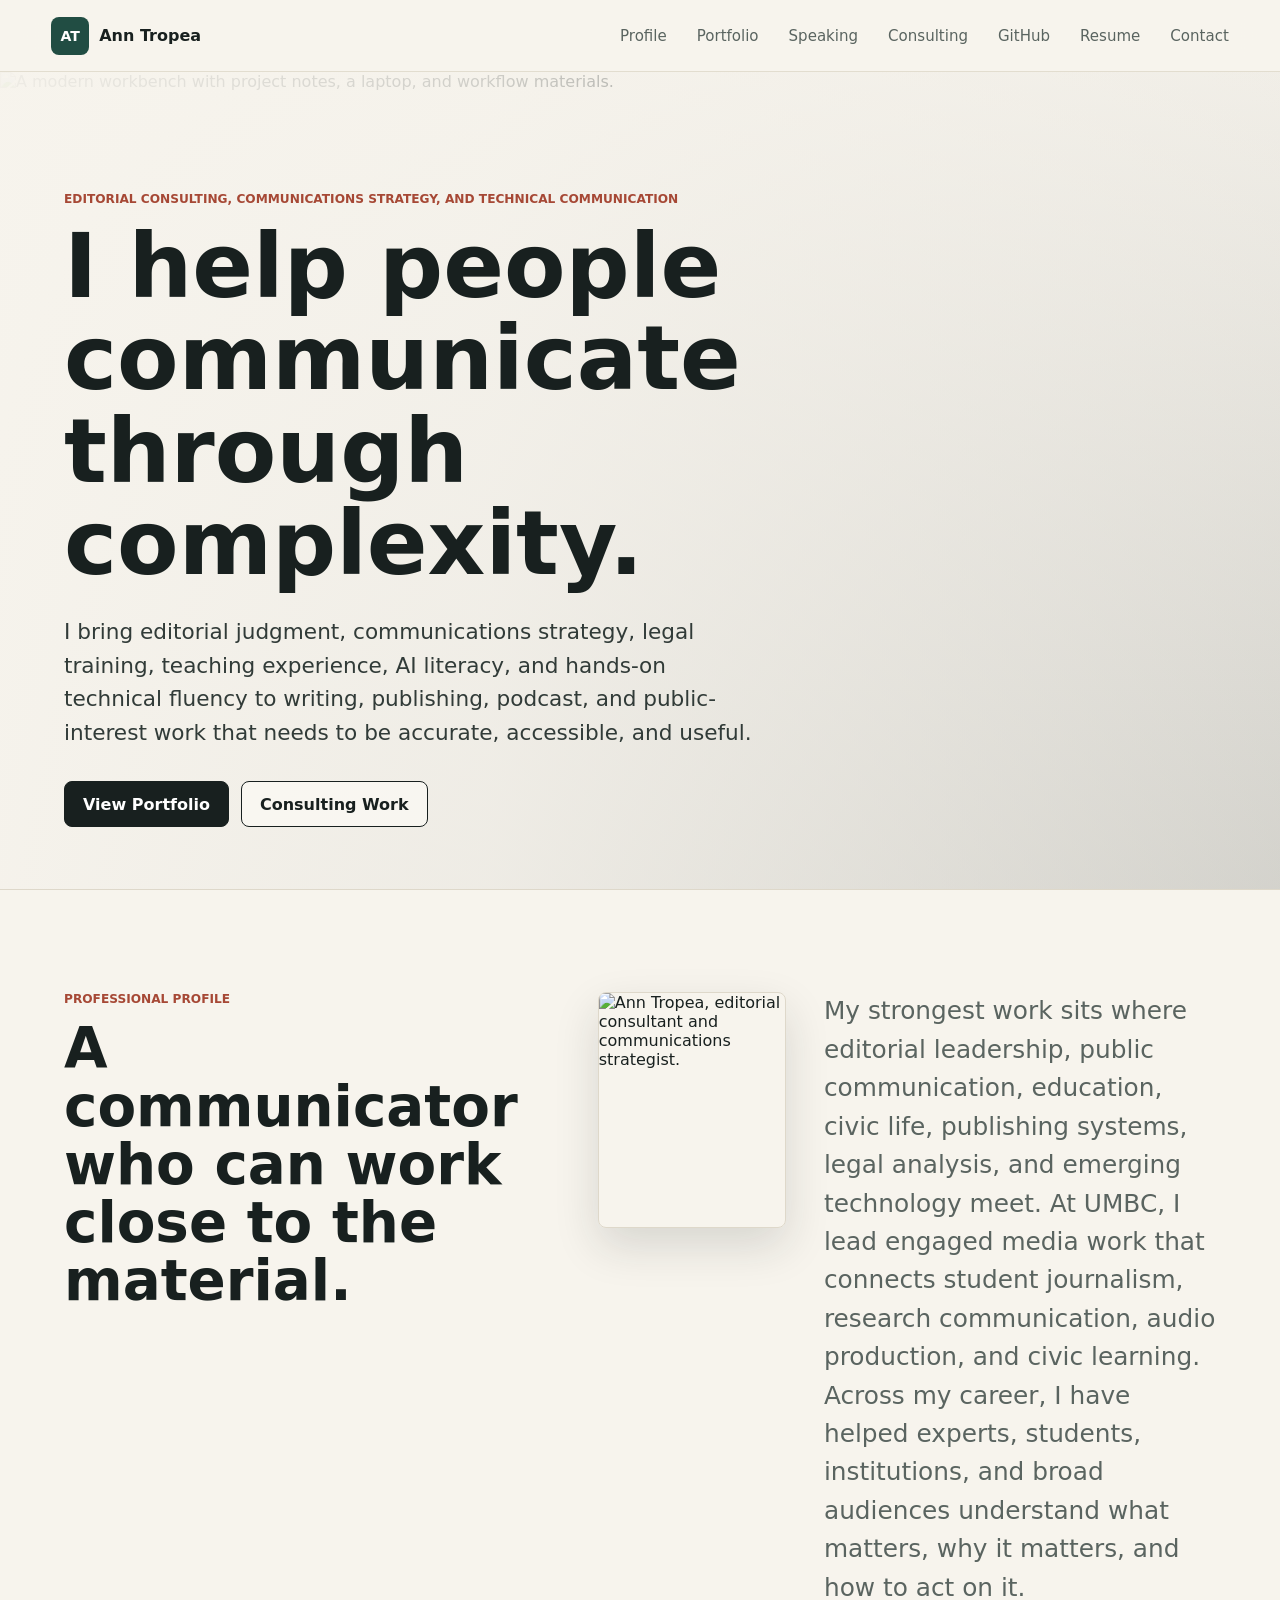
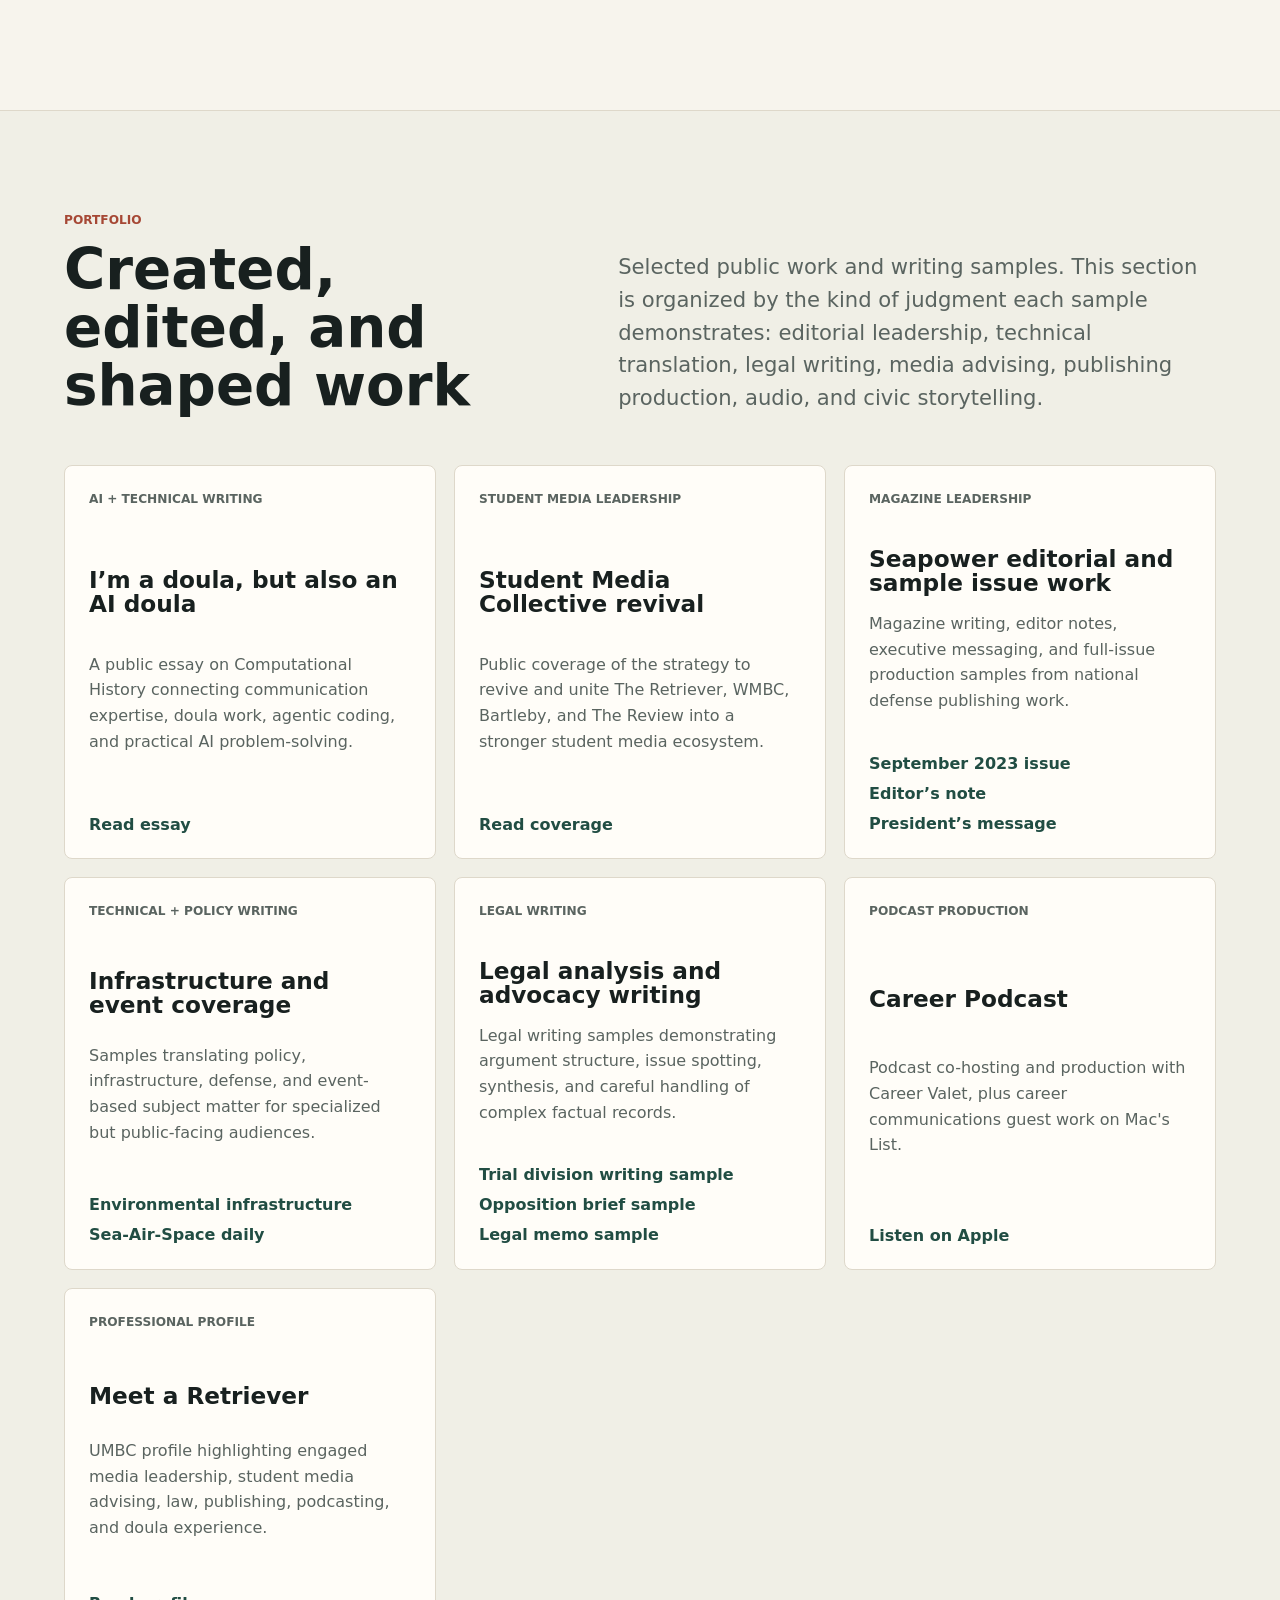
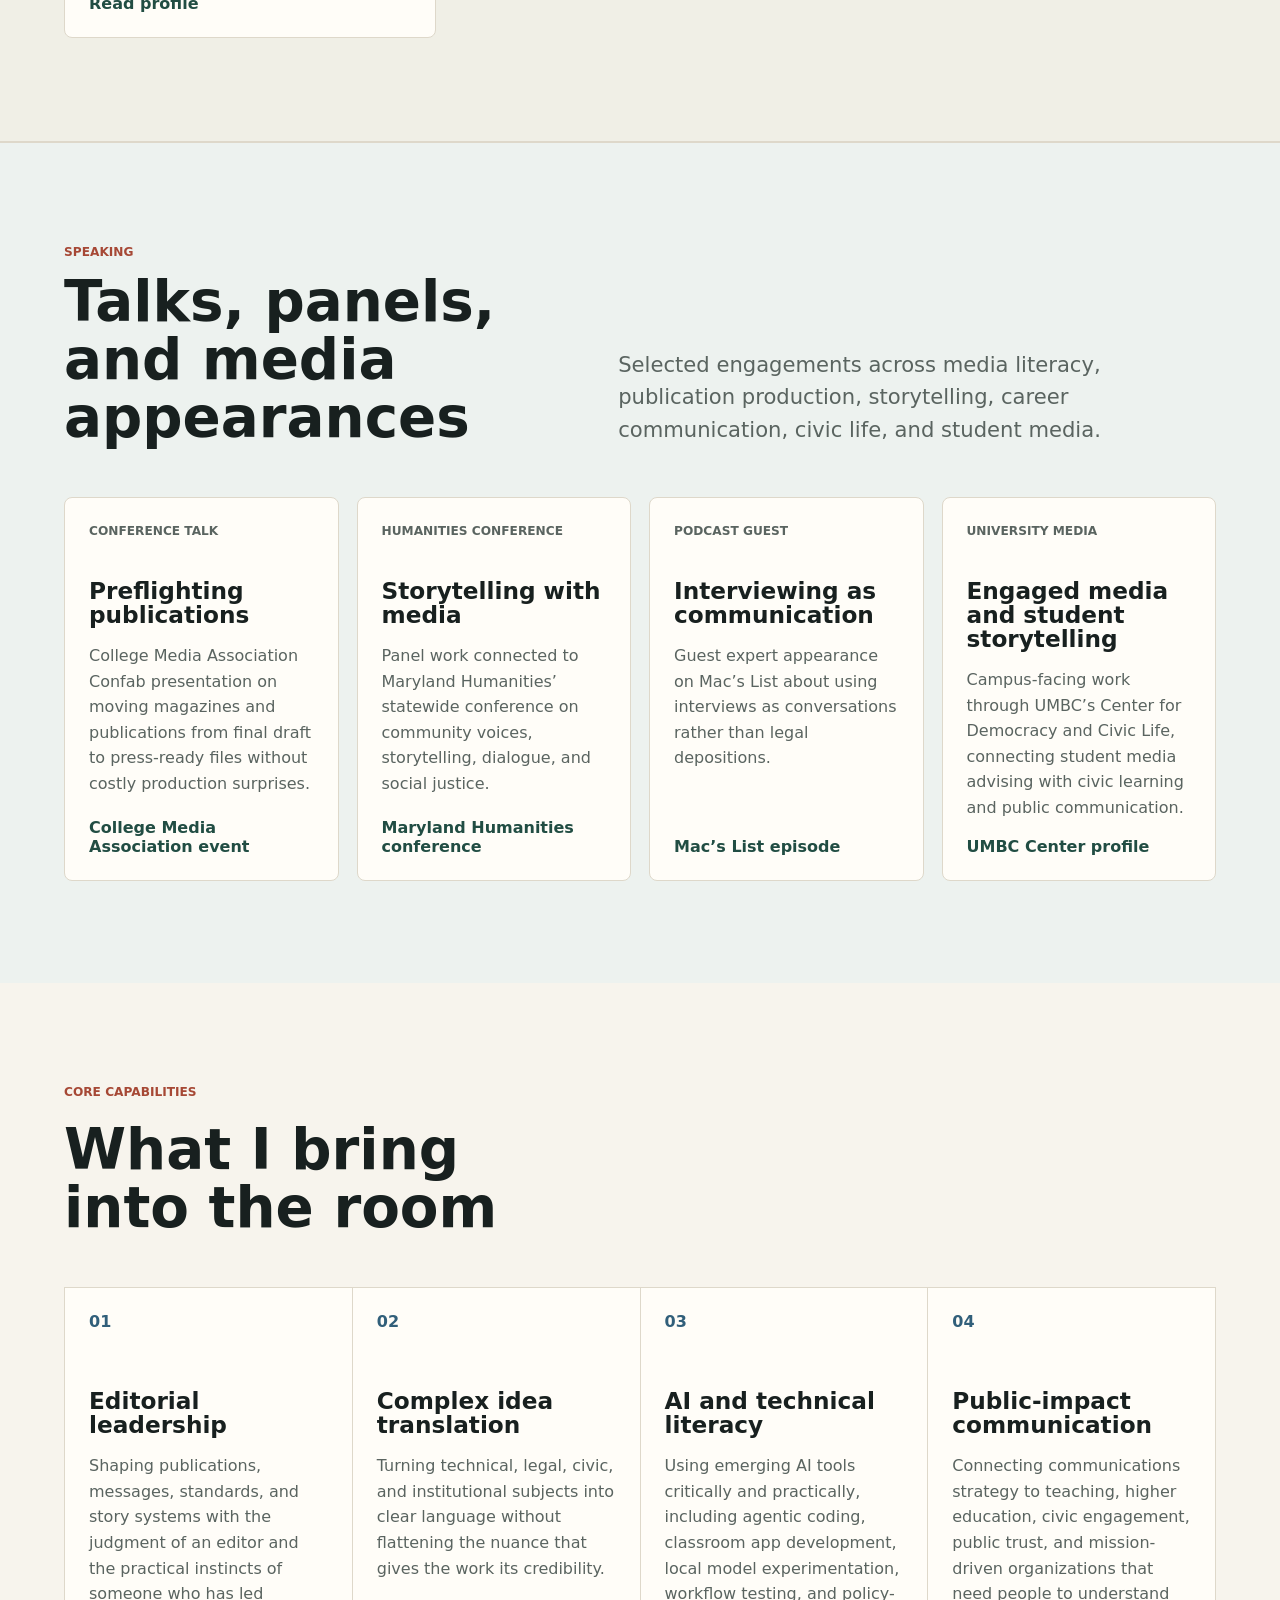
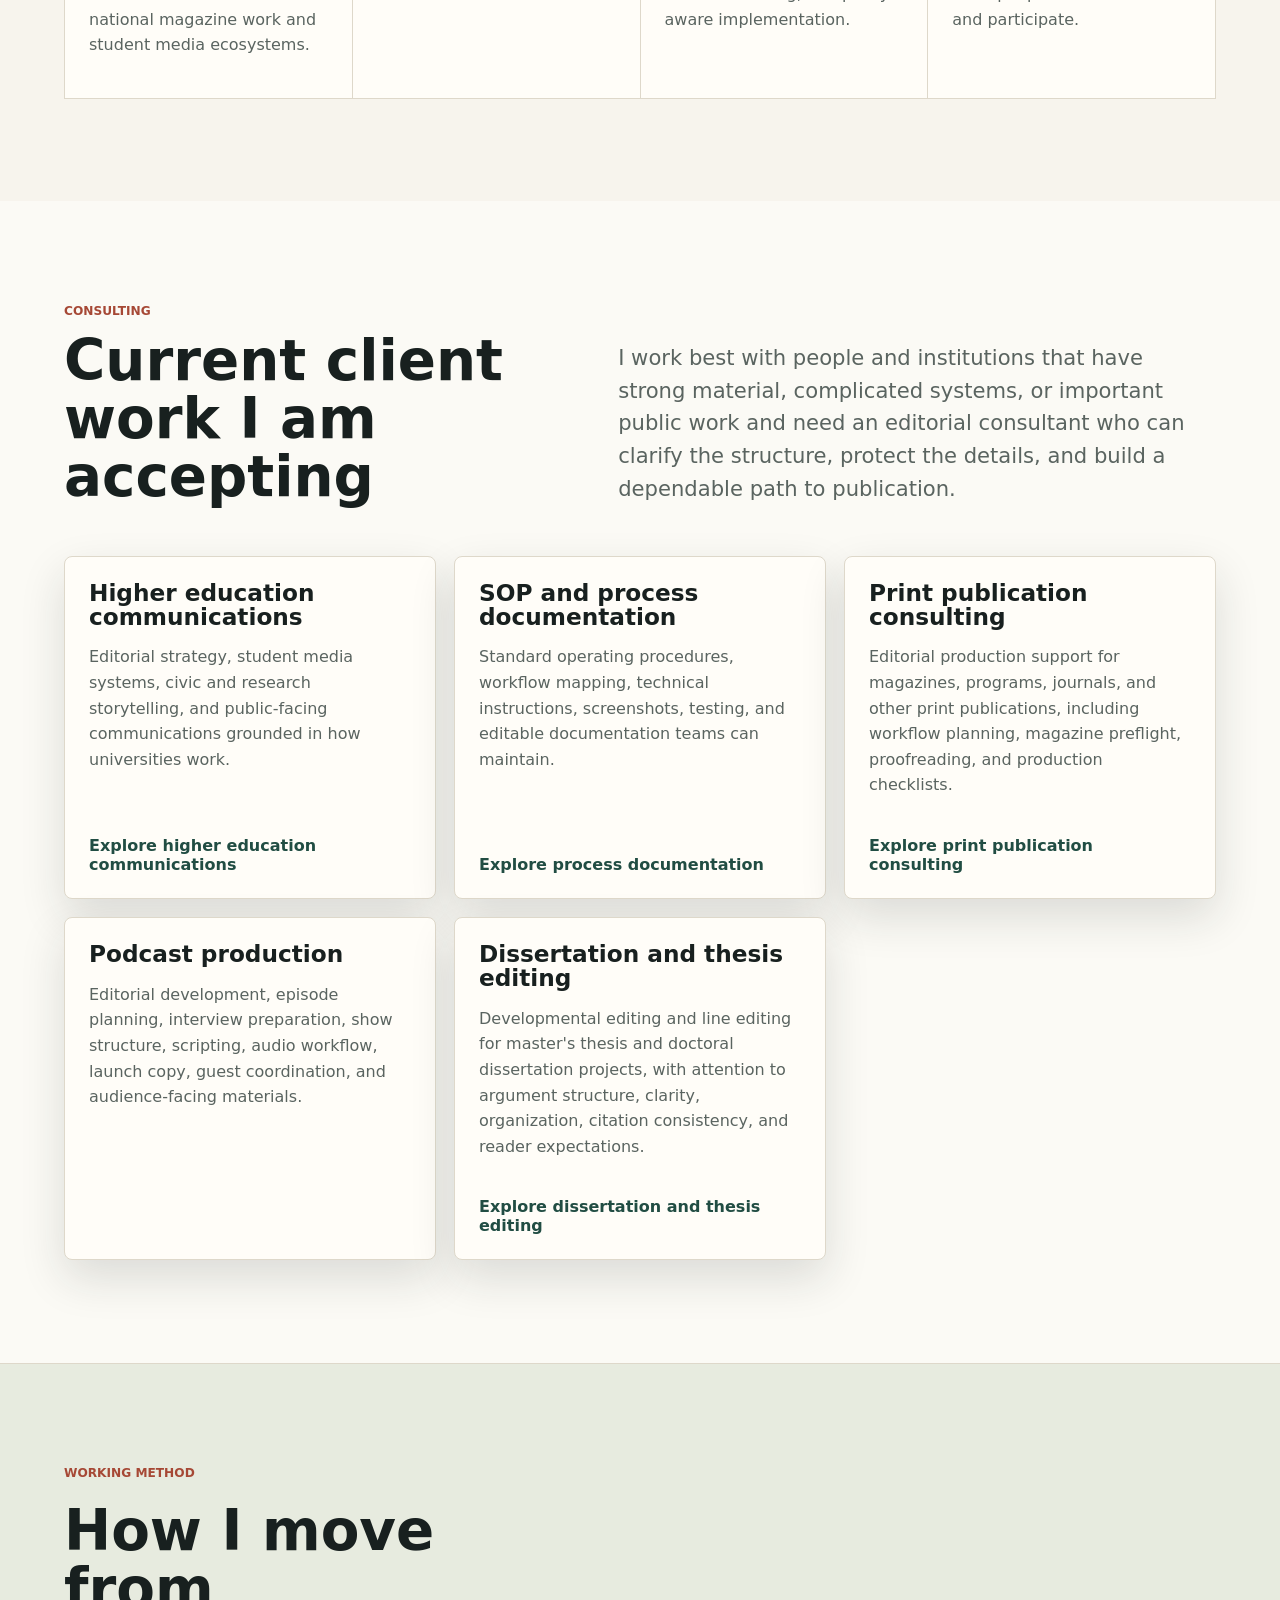
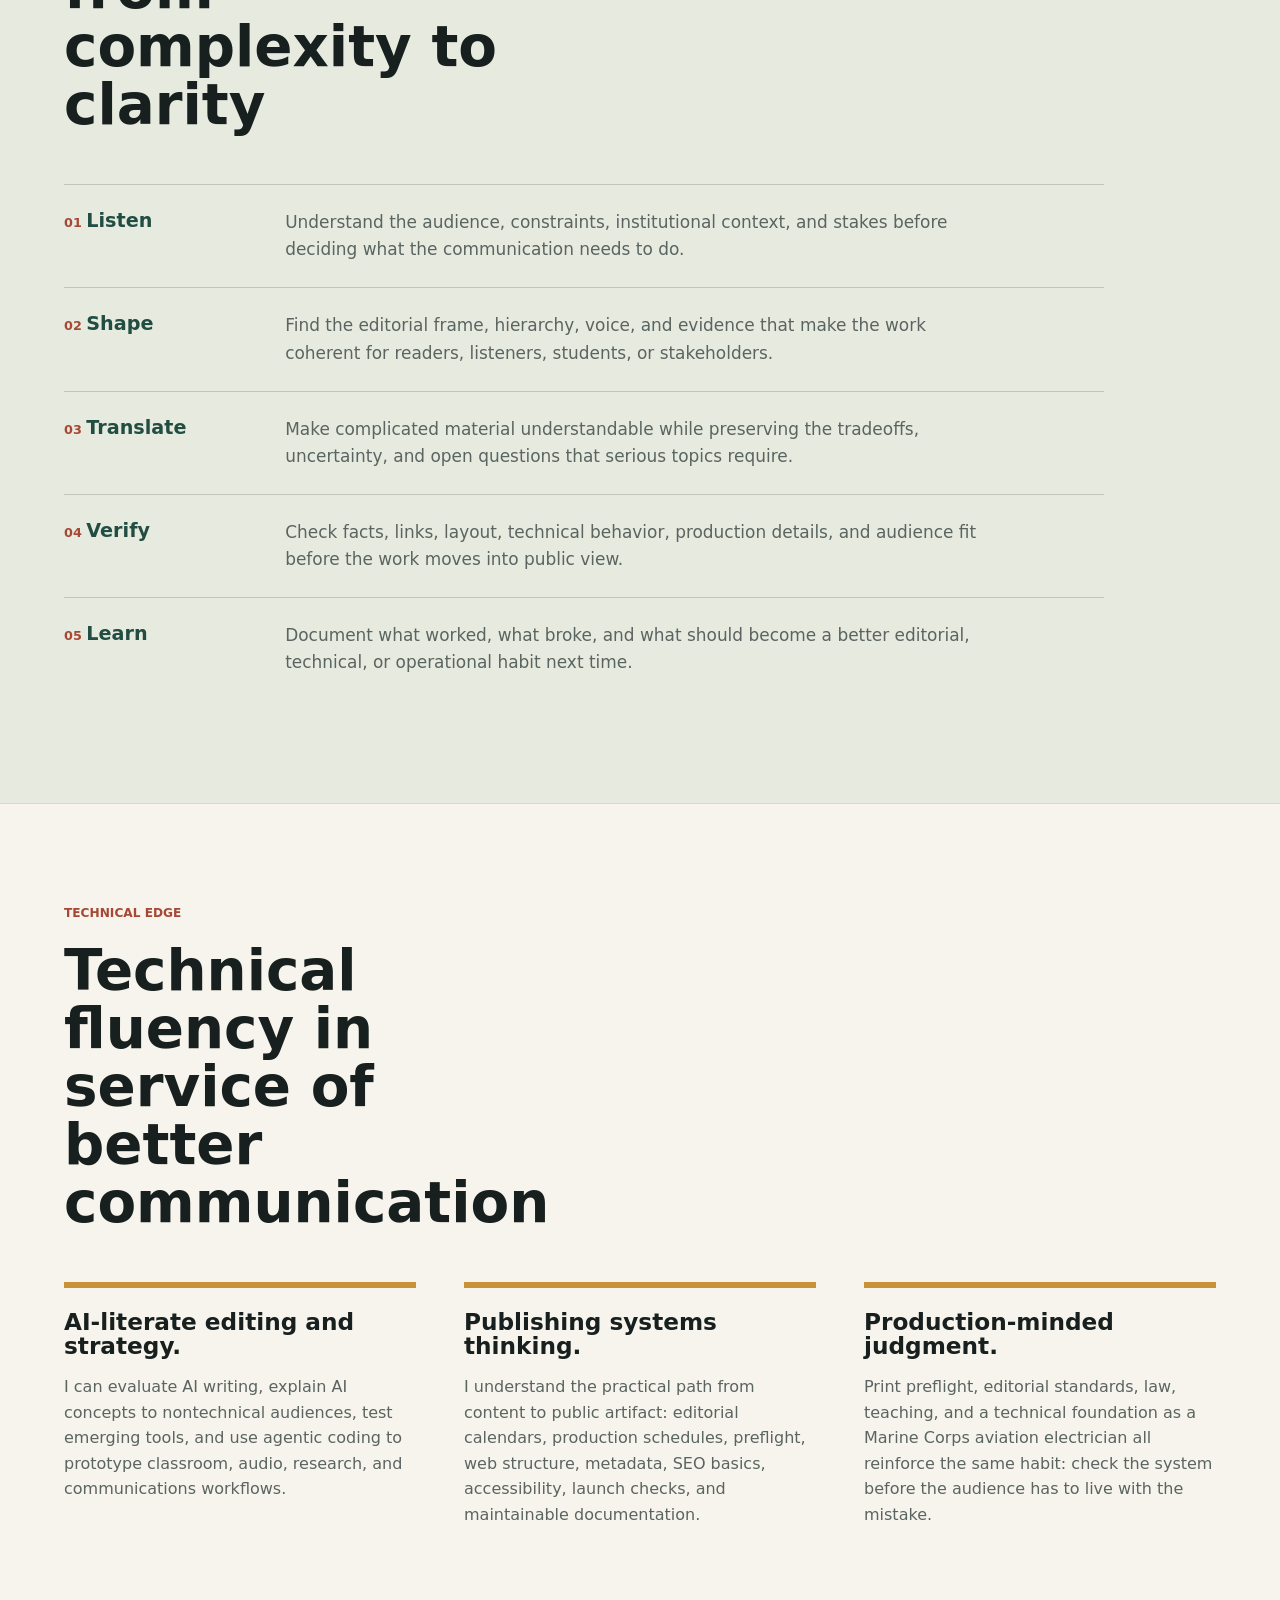
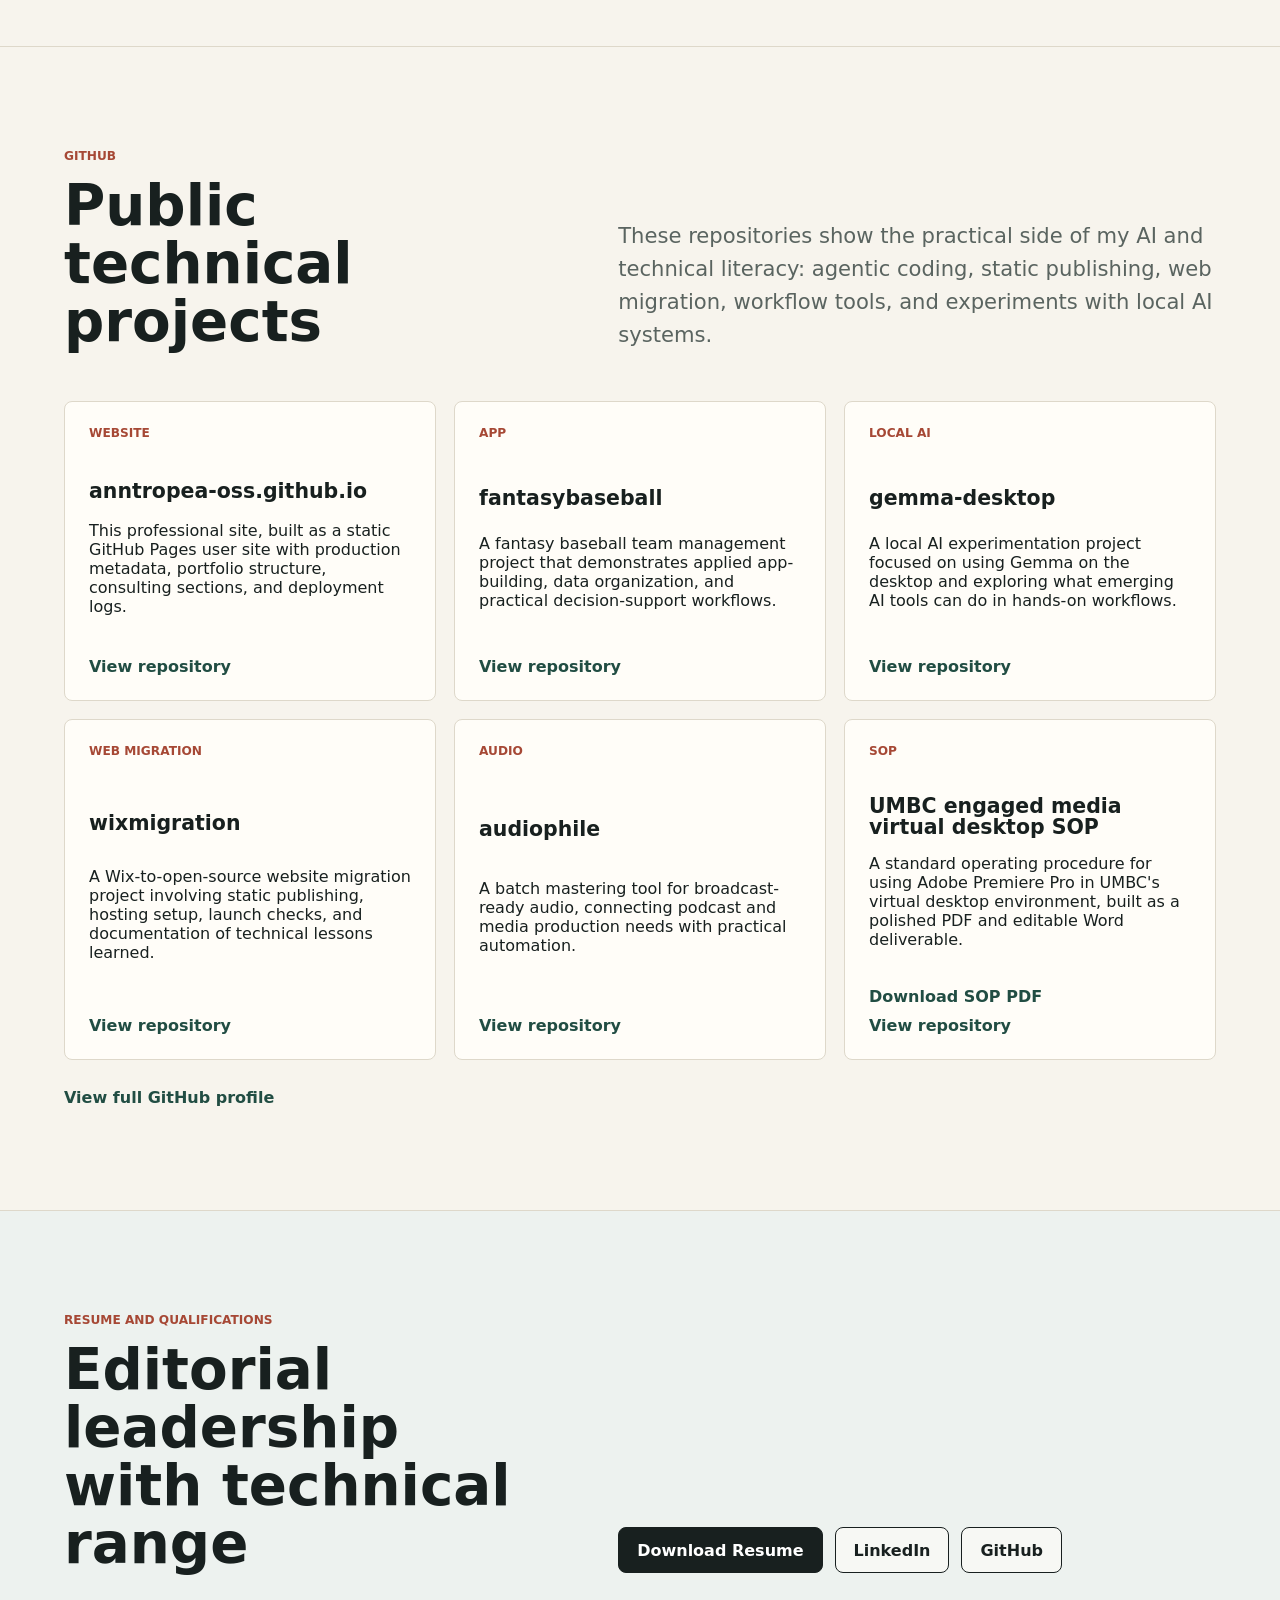
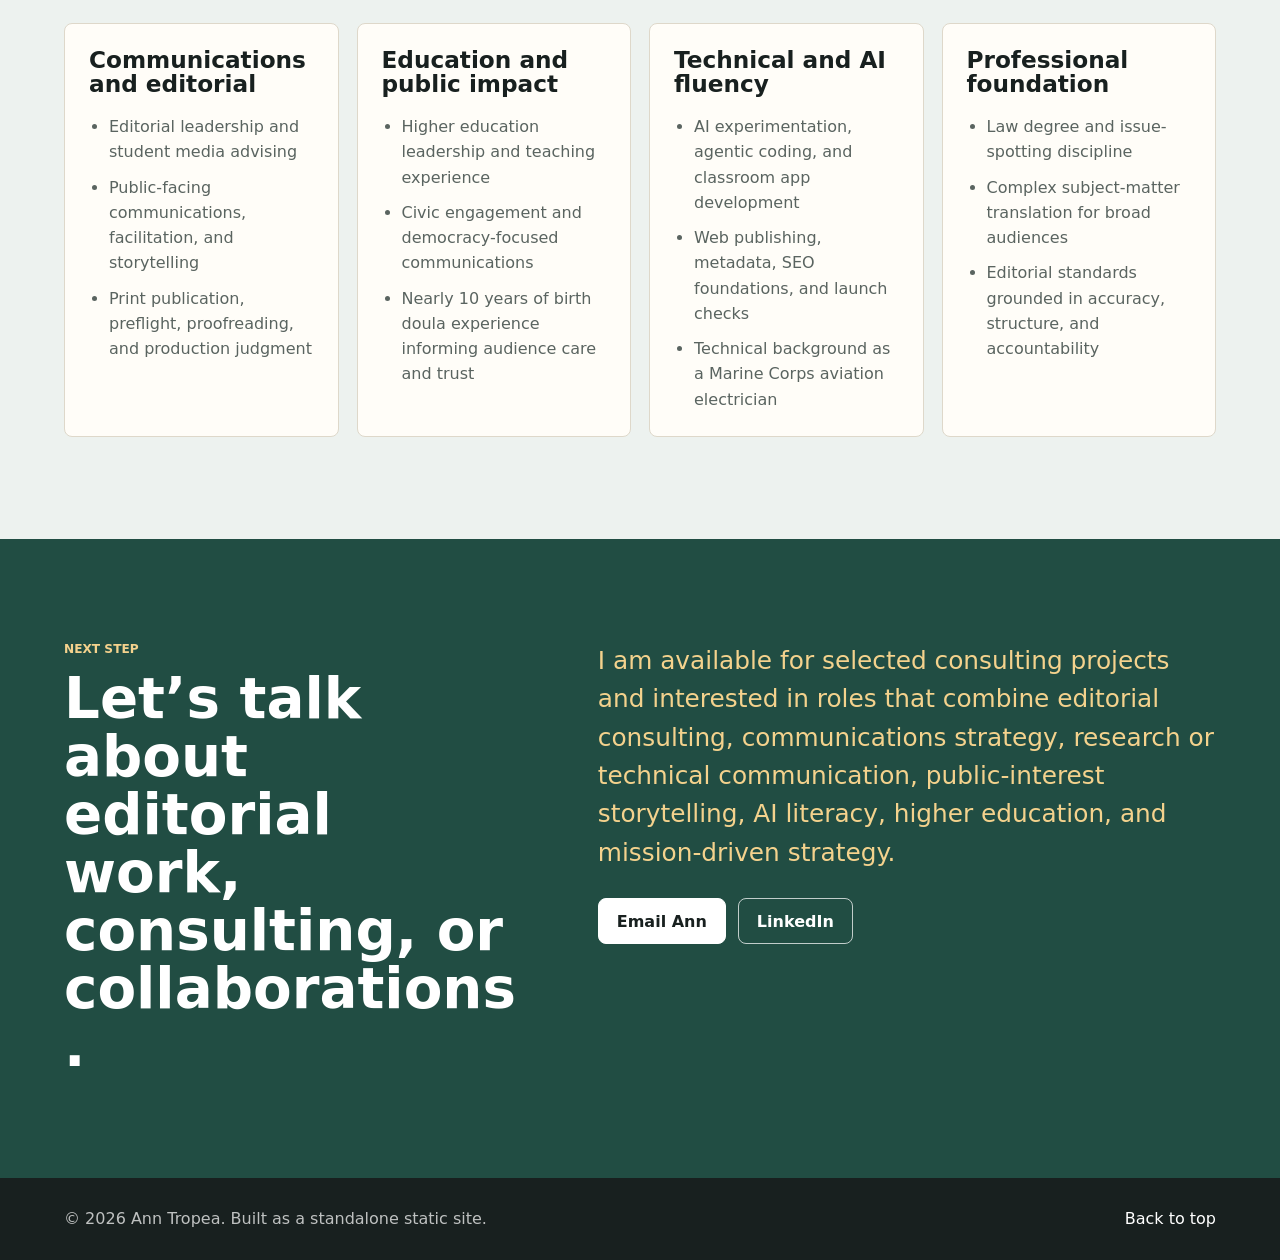
==== index.html @ cc133783 "Use portfolio-only Analytics tag" ====
<!doctype html>
<html lang="en">
  <head>
    <meta charset="utf-8">
    <meta name="viewport" content="width=device-width, initial-scale=1">
    <script async src="https://www.googletagmanager.com/gtag/js?id=G-M5VMC4W6X3"></script>
    <script>
      window.dataLayer = window.dataLayer || [];
      function gtag(){dataLayer.push(arguments);}
      gtag('js', new Date());
      gtag('config', 'G-M5VMC4W6X3');
    </script>
    <title>Ann Tropea | Editorial Consultant and Technical Communicator</title>
    <meta name="description" content="Editorial consultant Ann Tropea works in communications strategy, technical documentation, AI literacy, podcast production, legal writing, and print publishing.">
    <meta name="author" content="Ann Tropea">
    <meta name="google-site-verification" content="o7-OpqwRdQE6AgBySnhKEAZLx_SohOeTX9LPf0odSy8">
    <meta name="robots" content="index, follow, max-image-preview:large, max-snippet:-1, max-video-preview:-1">
    <meta name="googlebot" content="index, follow, max-image-preview:large, max-snippet:-1, max-video-preview:-1">
    <link rel="canonical" href="https://anntropea-oss.github.io/">
    <link rel="sitemap" type="application/xml" href="https://anntropea-oss.github.io/sitemap.xml">
    <link rel="me" href="https://www.linkedin.com/in/ann-tropea">
    <link rel="me" href="https://github.com/anntropea-oss">
    <meta property="og:type" content="website">
    <meta property="og:site_name" content="Ann Tropea">
    <meta property="og:locale" content="en_US">
    <meta property="og:url" content="https://anntropea-oss.github.io/">
    <meta property="og:title" content="Ann Tropea | Editorial Consultant and Technical Communicator">
    <meta property="og:description" content="Editorial consulting, communications strategy, AI literacy, podcast production, legal writing, technical communication, and print publication consulting.">
    <meta property="og:image" content="https://anntropea-oss.github.io/assets/social-preview.png">
    <meta property="og:image:secure_url" content="https://anntropea-oss.github.io/assets/social-preview.png">
    <meta property="og:image:type" content="image/png">
    <meta property="og:image:width" content="1200">
    <meta property="og:image:height" content="630">
    <meta property="og:image:alt" content="Ann Tropea editorial and technical communication portfolio preview.">
    <meta name="twitter:card" content="summary_large_image">
    <meta name="twitter:title" content="Ann Tropea | Editorial Consultant and Technical Communicator">
    <meta name="twitter:description" content="Editorial consulting, communications strategy, AI literacy, podcast production, legal writing, and print publication consulting.">
    <meta name="twitter:image" content="https://anntropea-oss.github.io/assets/social-preview.png">
    <link rel="icon" href="favicon.svg" type="image/svg+xml">
    <link rel="stylesheet" href="styles.css?v=20260622-1">
    <script type="application/ld+json">
      {
        "@context": "https://schema.org",
        "@graph": [
          {
            "@type": "WebSite",
            "@id": "https://anntropea-oss.github.io/#website",
            "url": "https://anntropea-oss.github.io/",
            "name": "Ann Tropea",
            "description": "Professional portfolio for Ann Tropea, an editorial consultant, communications strategist, technical communicator, AI literacy practitioner, podcast producer, legal writer, and print publication consultant.",
            "inLanguage": "en-US",
            "publisher": {
              "@id": "https://anntropea-oss.github.io/#person"
            }
          },
          {
            "@type": "ProfilePage",
            "@id": "https://anntropea-oss.github.io/#profile-page",
            "url": "https://anntropea-oss.github.io/",
            "name": "Ann Tropea | Editorial Consultant and Technical Communicator",
            "description": "Portfolio, writing samples, consulting services, speaking engagements, resume, and technical projects for Ann Tropea.",
            "inLanguage": "en-US",
            "isPartOf": {
              "@id": "https://anntropea-oss.github.io/#website"
            },
            "mainEntity": {
              "@id": "https://anntropea-oss.github.io/#person"
            },
            "primaryImageOfPage": {
              "@type": "ImageObject",
              "url": "https://anntropea-oss.github.io/assets/social-preview.png",
              "width": 1200,
              "height": 630
            },
            "significantLink": [
              "https://anntropea-oss.github.io/#portfolio",
              "https://anntropea-oss.github.io/#speaking",
              "https://anntropea-oss.github.io/#consulting",
              "https://anntropea-oss.github.io/print-publication-consulting/",
              "https://anntropea-oss.github.io/sop-process-documentation/",
              "https://anntropea-oss.github.io/higher-education-communications/",
              "https://anntropea-oss.github.io/dissertation-thesis-editing/",
              "https://anntropea-oss.github.io/#github",
              "https://anntropea-oss.github.io/#resume"
            ]
          },
          {
            "@type": "Person",
            "@id": "https://anntropea-oss.github.io/#person",
            "name": "Ann Tropea",
            "url": "https://anntropea-oss.github.io/",
            "email": "mailto:anntropea@gmail.com",
            "image": "https://anntropea-oss.github.io/assets/images/ann-tropea-headshot.jpg",
            "jobTitle": "Editorial consultant, communications strategist, and technical communicator",
            "description": "Ann Tropea works across editorial leadership, communications strategy, technical communication, AI literacy, higher education media, podcast production, legal writing, and print publication consulting.",
            "sameAs": [
              "https://www.linkedin.com/in/ann-tropea",
              "https://github.com/anntropea-oss",
              "https://my3.my.umbc.edu/groups/umbc-news-magazine/posts/153126"
            ],
            "alumniOf": [
              {
                "@type": "CollegeOrUniversity",
                "name": "New York University"
              },
              {
                "@type": "CollegeOrUniversity",
                "name": "Loyola University Chicago School of Law"
              }
            ],
            "knowsAbout": [
              "Editorial consulting",
              "Communications strategy",
              "Technical communication",
              "AI literacy",
              "Higher education communications",
              "Student media advising",
              "Civic engagement",
              "Legal writing",
              "Podcast production",
              "Standard operating procedure documentation",
              "Dissertation editing",
              "Thesis editing",
              "Print publication consulting",
              "Magazine preflight",
              "Web publishing",
              "Agentic coding",
              "GitHub Pages"
            ]
          }
        ]
      }
    </script>
  </head>
  <body>
    <header class="site-header" aria-label="Primary">
      <a class="brand" href="#top" aria-label="Ann Tropea home">
        <span class="brand-mark">AT</span>
        <span>Ann Tropea</span>
      </a>
      <nav class="nav-links" aria-label="Site">
        <a href="#profile">Profile</a>
        <a href="#portfolio">Portfolio</a>
        <a href="#speaking">Speaking</a>
        <a href="#consulting">Consulting</a>
        <a href="#github">GitHub</a>
        <a href="#resume">Resume</a>
        <a href="#contact">Contact</a>
      </nav>
    </header>

    <main id="top">
      <section class="hero" aria-labelledby="hero-title">
        <img class="hero-image" src="assets/professional-workbench-hero.png" alt="A modern workbench with project notes, a laptop, and workflow materials.">
        <div class="hero-overlay"></div>
        <div class="hero-content">
          <p class="kicker">Editorial consulting, communications strategy, and technical communication</p>
          <h1 id="hero-title">I help people communicate through complexity.</h1>
          <p class="hero-copy">I bring editorial judgment, communications strategy, legal training, teaching experience, AI literacy, and hands-on technical fluency to writing, publishing, podcast, and public-interest work that needs to be accurate, accessible, and useful.</p>
          <div class="hero-actions" aria-label="Primary actions">
            <a class="button primary" href="#portfolio">View Portfolio</a>
            <a class="button secondary" href="#consulting">Consulting Work</a>
          </div>
        </div>
      </section>

      <section class="section intro" id="profile" aria-labelledby="intro-title">
        <div>
          <p class="kicker">Professional profile</p>
          <h2 id="intro-title">A communicator who can work close to the material.</h2>
        </div>
        <div class="profile-copy">
          <img src="assets/images/ann-tropea-headshot.jpg" alt="Ann Tropea, editorial consultant and communications strategist.">
          <p>My strongest work sits where editorial leadership, public communication, education, civic life, publishing systems, legal analysis, and emerging technology meet. At UMBC, I lead engaged media work that connects student journalism, research communication, audio production, and civic learning. Across my career, I have helped experts, students, institutions, and broad audiences understand what matters, why it matters, and how to act on it.</p>
        </div>
      </section>

      <section class="section portfolio" id="portfolio" aria-labelledby="portfolio-title">
        <div class="section-heading split-heading">
          <div>
            <p class="kicker">Portfolio</p>
            <h2 id="portfolio-title">Created, edited, and shaped work</h2>
          </div>
          <p>Selected public work and writing samples. This section is organized by the kind of judgment each sample demonstrates: editorial leadership, technical translation, legal writing, media advising, publishing production, audio, and civic storytelling.</p>
        </div>
        <div class="portfolio-grid">
          <article class="portfolio-card">
            <p class="portfolio-type">AI + technical writing</p>
            <h3>I’m a doula, but also an AI doula</h3>
            <p>A public essay on Computational History connecting communication expertise, doula work, agentic coding, and practical AI problem-solving.</p>
            <a href="https://computationalhistory.substack.com/p/im-a-doula-but-also-an-ai-doula" target="_blank" rel="noreferrer">Read essay</a>
          </article>
          <article class="portfolio-card">
            <p class="portfolio-type">Student media leadership</p>
            <h3>Student Media Collective revival</h3>
            <p>Public coverage of the strategy to revive and unite The Retriever, WMBC, Bartleby, and The Review into a stronger student media ecosystem.</p>
            <a href="https://my3.my.umbc.edu/groups/vpsa/posts/153152" target="_blank" rel="noreferrer">Read coverage</a>
          </article>
          <article class="portfolio-card">
            <p class="portfolio-type">Magazine leadership</p>
            <h3>Seapower editorial and sample issue work</h3>
            <p>Magazine writing, editor notes, executive messaging, and full-issue production samples from national defense publishing work.</p>
            <div class="sample-links" aria-label="Seapower writing sample downloads">
              <a href="assets/writing-samples/sea-sept23-digital-reduced.pdf" target="_blank" rel="noreferrer">September 2023 issue</a>
              <a href="assets/writing-samples/atropea-ed-note-july-aug.pdf" target="_blank" rel="noreferrer">Editor’s note</a>
              <a href="assets/writing-samples/jul-aug-presidents-message.pdf" target="_blank" rel="noreferrer">President’s message</a>
            </div>
          </article>
          <article class="portfolio-card">
            <p class="portfolio-type">Technical + policy writing</p>
            <h3>Infrastructure and event coverage</h3>
            <p>Samples translating policy, infrastructure, defense, and event-based subject matter for specialized but public-facing audiences.</p>
            <div class="sample-links" aria-label="Technical and policy writing sample downloads">
              <a href="assets/writing-samples/environmental-infrastructure.pdf" target="_blank" rel="noreferrer">Environmental infrastructure</a>
              <a href="assets/writing-samples/seapower-sas-2023-monday.pdf" target="_blank" rel="noreferrer">Sea-Air-Space daily</a>
            </div>
          </article>
          <article class="portfolio-card">
            <p class="portfolio-type">Legal writing</p>
            <h3>Legal analysis and advocacy writing</h3>
            <p>Legal writing samples demonstrating argument structure, issue spotting, synthesis, and careful handling of complex factual records.</p>
            <div class="sample-links" aria-label="Legal writing sample downloads">
              <a href="assets/writing-samples/ftd-1103-tropea-fenton.pdf" target="_blank" rel="noreferrer">Trial division writing sample</a>
              <a href="assets/writing-samples/opp-to-mtd-and-msj-redacted.pdf" target="_blank" rel="noreferrer">Opposition brief sample</a>
              <a href="assets/writing-samples/memo-opposition-phased-trials-redacted.pdf" target="_blank" rel="noreferrer">Legal memo sample</a>
            </div>
          </article>
          <article class="portfolio-card">
            <p class="portfolio-type">Podcast production</p>
            <h3>Career Podcast</h3>
            <p>Podcast co-hosting and production with Career Valet, plus career communications guest work on Mac's List.</p>
            <a href="https://podcasts.apple.com/us/podcast/career-bitches/id1622026606" target="_blank" rel="noreferrer">Listen on Apple</a>
          </article>
          <article class="portfolio-card">
            <p class="portfolio-type">Professional profile</p>
            <h3>Meet a Retriever</h3>
            <p>UMBC profile highlighting engaged media leadership, student media advising, law, publishing, podcasting, and doula experience.</p>
            <a href="https://my3.my.umbc.edu/groups/umbc-news-magazine/posts/153126" target="_blank" rel="noreferrer">Read profile</a>
          </article>
        </div>
      </section>

      <section class="section speaking" id="speaking" aria-labelledby="speaking-title">
        <div class="section-heading split-heading">
          <div>
            <p class="kicker">Speaking</p>
            <h2 id="speaking-title">Talks, panels, and media appearances</h2>
          </div>
          <p>Selected engagements across media literacy, publication production, storytelling, career communication, civic life, and student media.</p>
        </div>
        <div class="speaking-grid">
          <article class="speaking-card">
            <p class="portfolio-type">Conference talk</p>
            <h3>Preflighting publications</h3>
            <p>College Media Association Confab presentation on moving magazines and publications from final draft to press-ready files without costly production surprises.</p>
            <a href="https://www.collegemedia.org/index.php?Itemid=115&amp;day=17&amp;evid=17&amp;month=06&amp;option=com_jevents&amp;task=icalrepeat.detail&amp;title=cma-confab-preflighting-magazines&amp;uid=0f7eeaf00e4b1ffedde206f4a0a30c00&amp;year=2026" target="_blank" rel="noreferrer">College Media Association event</a>
          </article>
          <article class="speaking-card">
            <p class="portfolio-type">Humanities conference</p>
            <h3>Storytelling with media</h3>
            <p>Panel work connected to Maryland Humanities’ statewide conference on community voices, storytelling, dialogue, and social justice.</p>
            <a href="https://www.mdhumanities.org/event/humanities-conference/" target="_blank" rel="noreferrer">Maryland Humanities conference</a>
          </article>
          <article class="speaking-card">
            <p class="portfolio-type">Podcast guest</p>
            <h3>Interviewing as communication</h3>
            <p>Guest expert appearance on Mac’s List about using interviews as conversations rather than legal depositions.</p>
            <a href="https://www.macslist.org/podcasts/interviews/why-you-need-to-do-more-in-an-interview-than-answer-questions-with-ann-tropea" target="_blank" rel="noreferrer">Mac’s List episode</a>
          </article>
          <article class="speaking-card">
            <p class="portfolio-type">University media</p>
            <h3>Engaged media and student storytelling</h3>
            <p>Campus-facing work through UMBC’s Center for Democracy and Civic Life, connecting student media advising with civic learning and public communication.</p>
            <a href="https://civiclife.umbc.edu/about/staff/" target="_blank" rel="noreferrer">UMBC Center profile</a>
          </article>
        </div>
      </section>

      <section class="section work" id="capabilities" aria-labelledby="work-title">
        <div class="section-heading">
          <p class="kicker">Core capabilities</p>
          <h2 id="work-title">What I bring into the room</h2>
        </div>
        <div class="work-grid">
          <article class="work-card">
            <span class="card-index">01</span>
            <h3>Editorial leadership</h3>
            <p>Shaping publications, messages, standards, and story systems with the judgment of an editor and the practical instincts of someone who has led national magazine work and student media ecosystems.</p>
          </article>
          <article class="work-card">
            <span class="card-index">02</span>
            <h3>Complex idea translation</h3>
            <p>Turning technical, legal, civic, and institutional subjects into clear language without flattening the nuance that gives the work its credibility.</p>
          </article>
          <article class="work-card">
            <span class="card-index">03</span>
            <h3>AI and technical literacy</h3>
            <p>Using emerging AI tools critically and practically, including agentic coding, classroom app development, local model experimentation, workflow testing, and policy-aware implementation.</p>
          </article>
          <article class="work-card">
            <span class="card-index">04</span>
            <h3>Public-impact communication</h3>
            <p>Connecting communications strategy to teaching, higher education, civic engagement, public trust, and mission-driven organizations that need people to understand and participate.</p>
          </article>
        </div>
      </section>

      <section class="section consulting" id="consulting" aria-labelledby="consulting-title">
        <div class="section-heading split-heading">
          <div>
            <p class="kicker">Consulting</p>
            <h2 id="consulting-title">Current client work I am accepting</h2>
          </div>
          <p>I work best with people and institutions that have strong material, complicated systems, or important public work and need an editorial consultant who can clarify the structure, protect the details, and build a dependable path to publication.</p>
        </div>
        <div class="service-grid">
          <article class="service-card">
            <h3>Higher education communications</h3>
            <p>Editorial strategy, student media systems, civic and research storytelling, and public-facing communications grounded in how universities work.</p>
            <a href="higher-education-communications/">Explore higher education communications</a>
          </article>
          <article class="service-card">
            <h3>SOP and process documentation</h3>
            <p>Standard operating procedures, workflow mapping, technical instructions, screenshots, testing, and editable documentation teams can maintain.</p>
            <a href="sop-process-documentation/">Explore process documentation</a>
          </article>
          <article class="service-card">
            <h3>Print publication consulting</h3>
            <p>Editorial production support for magazines, programs, journals, and other print publications, including workflow planning, magazine preflight, proofreading, and production checklists.</p>
            <a href="print-publication-consulting/">Explore print publication consulting</a>
          </article>
          <article class="service-card">
            <h3>Podcast production</h3>
            <p>Editorial development, episode planning, interview preparation, show structure, scripting, audio workflow, launch copy, guest coordination, and audience-facing materials.</p>
          </article>
          <article class="service-card">
            <h3>Dissertation and thesis editing</h3>
            <p>Developmental editing and line editing for master's thesis and doctoral dissertation projects, with attention to argument structure, clarity, organization, citation consistency, and reader expectations.</p>
            <a href="dissertation-thesis-editing/">Explore dissertation and thesis editing</a>
          </article>
        </div>
      </section>

      <section class="section process-band" id="process" aria-labelledby="process-title">
        <div class="section-heading">
          <p class="kicker">Working method</p>
          <h2 id="process-title">How I move from complexity to clarity</h2>
        </div>
        <ol class="process-list">
          <li>
            <span>Listen</span>
            <p>Understand the audience, constraints, institutional context, and stakes before deciding what the communication needs to do.</p>
          </li>
          <li>
            <span>Shape</span>
            <p>Find the editorial frame, hierarchy, voice, and evidence that make the work coherent for readers, listeners, students, or stakeholders.</p>
          </li>
          <li>
            <span>Translate</span>
            <p>Make complicated material understandable while preserving the tradeoffs, uncertainty, and open questions that serious topics require.</p>
          </li>
          <li>
            <span>Verify</span>
            <p>Check facts, links, layout, technical behavior, production details, and audience fit before the work moves into public view.</p>
          </li>
          <li>
            <span>Learn</span>
            <p>Document what worked, what broke, and what should become a better editorial, technical, or operational habit next time.</p>
          </li>
        </ol>
      </section>

      <section class="section lessons" id="technical" aria-labelledby="lessons-title">
        <div class="section-heading">
          <p class="kicker">Technical edge</p>
          <h2 id="lessons-title">Technical fluency in service of better communication</h2>
        </div>
        <div class="lesson-columns">
          <div>
            <h3>AI-literate editing and strategy.</h3>
            <p>I can evaluate AI writing, explain AI concepts to nontechnical audiences, test emerging tools, and use agentic coding to prototype classroom, audio, research, and communications workflows.</p>
          </div>
          <div>
            <h3>Publishing systems thinking.</h3>
            <p>I understand the practical path from content to public artifact: editorial calendars, production schedules, preflight, web structure, metadata, SEO basics, accessibility, launch checks, and maintainable documentation.</p>
          </div>
          <div>
            <h3>Production-minded judgment.</h3>
            <p>Print preflight, editorial standards, law, teaching, and a technical foundation as a Marine Corps aviation electrician all reinforce the same habit: check the system before the audience has to live with the mistake.</p>
          </div>
        </div>
      </section>

      <section class="section github" id="github" aria-labelledby="github-title">
        <div class="section-heading split-heading">
          <div>
            <p class="kicker">GitHub</p>
            <h2 id="github-title">Public technical projects</h2>
          </div>
          <p>These repositories show the practical side of my AI and technical literacy: agentic coding, static publishing, web migration, workflow tools, and experiments with local AI systems.</p>
        </div>
        <div class="repo-grid">
          <article class="repo-card">
            <p class="portfolio-type">Website</p>
            <h3>anntropea-oss.github.io</h3>
            <p>This professional site, built as a static GitHub Pages user site with production metadata, portfolio structure, consulting sections, and deployment logs.</p>
            <a href="https://github.com/anntropea-oss/anntropea-oss.github.io" target="_blank" rel="noreferrer">View repository</a>
          </article>
          <article class="repo-card">
            <p class="portfolio-type">App</p>
            <h3>fantasybaseball</h3>
            <p>A fantasy baseball team management project that demonstrates applied app-building, data organization, and practical decision-support workflows.</p>
            <a href="https://github.com/anntropea-oss/fantasybaseball" target="_blank" rel="noreferrer">View repository</a>
          </article>
          <article class="repo-card">
            <p class="portfolio-type">Local AI</p>
            <h3>gemma-desktop</h3>
            <p>A local AI experimentation project focused on using Gemma on the desktop and exploring what emerging AI tools can do in hands-on workflows.</p>
            <a href="https://github.com/anntropea-oss/gemma-desktop" target="_blank" rel="noreferrer">View repository</a>
          </article>
          <article class="repo-card">
            <p class="portfolio-type">Web migration</p>
            <h3>wixmigration</h3>
            <p>A Wix-to-open-source website migration project involving static publishing, hosting setup, launch checks, and documentation of technical lessons learned.</p>
            <a href="https://github.com/anntropea-oss/wixmigration" target="_blank" rel="noreferrer">View repository</a>
          </article>
          <article class="repo-card">
            <p class="portfolio-type">Audio</p>
            <h3>audiophile</h3>
            <p>A batch mastering tool for broadcast-ready audio, connecting podcast and media production needs with practical automation.</p>
            <a href="https://github.com/anntropea-oss/audiophile" target="_blank" rel="noreferrer">View repository</a>
          </article>
          <article class="repo-card">
            <p class="portfolio-type">SOP</p>
            <h3>UMBC engaged media virtual desktop SOP</h3>
            <p>A standard operating procedure for using Adobe Premiere Pro in UMBC's virtual desktop environment, built as a polished PDF and editable Word deliverable.</p>
            <div class="repo-links" aria-label="UMBC Engaged Media virtual desktop SOP links">
              <a href="https://github.com/anntropea-oss/umbc-engaged-media-virtual-desktop-sop/raw/refs/heads/main/output/pdf/UMBC_Engaged_Media_Virtual_Desktop_SOP.pdf" target="_blank" rel="noreferrer">Download SOP PDF</a>
              <a href="https://github.com/anntropea-oss/umbc-engaged-media-virtual-desktop-sop" target="_blank" rel="noreferrer">View repository</a>
            </div>
          </article>
        </div>
        <a class="text-link" href="https://github.com/anntropea-oss" target="_blank" rel="noreferrer">View full GitHub profile</a>
      </section>

      <section class="section resume" id="resume" aria-labelledby="resume-title">
        <div class="section-heading split-heading">
          <div>
            <p class="kicker">Resume and qualifications</p>
            <h2 id="resume-title">Editorial leadership with technical range</h2>
          </div>
          <div class="resume-actions">
            <a class="button primary" href="assets/ann-tropea-resume-2027.pdf" target="_blank" rel="noreferrer">Download Resume</a>
            <a class="button secondary" href="https://www.linkedin.com/in/ann-tropea" target="_blank" rel="noreferrer">LinkedIn</a>
            <a class="button secondary" href="https://github.com/anntropea-oss" target="_blank" rel="noreferrer">GitHub</a>
          </div>
        </div>
        <div class="qualification-grid">
          <article>
            <h3>Communications and editorial</h3>
            <ul>
              <li>Editorial leadership and student media advising</li>
              <li>Public-facing communications, facilitation, and storytelling</li>
              <li>Print publication, preflight, proofreading, and production judgment</li>
            </ul>
          </article>
          <article>
            <h3>Education and public impact</h3>
            <ul>
              <li>Higher education leadership and teaching experience</li>
              <li>Civic engagement and democracy-focused communications</li>
              <li>Nearly 10 years of birth doula experience informing audience care and trust</li>
            </ul>
          </article>
          <article>
            <h3>Technical and AI fluency</h3>
            <ul>
              <li>AI experimentation, agentic coding, and classroom app development</li>
              <li>Web publishing, metadata, SEO foundations, and launch checks</li>
              <li>Technical background as a Marine Corps aviation electrician</li>
            </ul>
          </article>
          <article>
            <h3>Professional foundation</h3>
            <ul>
              <li>Law degree and issue-spotting discipline</li>
              <li>Complex subject-matter translation for broad audiences</li>
              <li>Editorial standards grounded in accuracy, structure, and accountability</li>
            </ul>
          </article>
        </div>
      </section>

      <section class="section contact" id="contact" aria-labelledby="contact-title">
        <div>
          <p class="kicker">Next step</p>
          <h2 id="contact-title">Let’s talk about editorial work, consulting, or collaborations.</h2>
        </div>
        <div class="contact-panel">
          <p>I am available for selected consulting projects and interested in roles that combine editorial consulting, communications strategy, research or technical communication, public-interest storytelling, AI literacy, higher education, and mission-driven strategy.</p>
          <div class="resume-actions">
            <a class="button primary" href="mailto:anntropea@gmail.com?subject=Consulting%20inquiry">Email Ann</a>
            <a class="button secondary" href="https://www.linkedin.com/in/ann-tropea" target="_blank" rel="noreferrer">LinkedIn</a>
          </div>
        </div>
      </section>
    </main>

    <footer class="site-footer">
      <p>&copy; 2026 Ann Tropea. Built as a standalone static site.</p>
      <a href="#top">Back to top</a>
    </footer>
    <script src="script.js"></script>
  </body>
</html>
---- styles.css ----
:root {
  color-scheme: light;
  --ink: #18201f;
  --muted: #5a6460;
  --paper: #f7f4ed;
  --panel: #fffdf8;
  --line: #ded8ca;
  --forest: #214d43;
  --blue: #315f7a;
  --brick: #a64835;
  --gold: #c89237;
  --shadow: 0 18px 45px rgba(28, 37, 35, 0.14);
  font-family: Inter, ui-sans-serif, system-ui, -apple-system, BlinkMacSystemFont, "Segoe UI", sans-serif;
}

* {
  box-sizing: border-box;
}

html {
  scroll-behavior: smooth;
}

body {
  margin: 0;
  color: var(--ink);
  background: var(--paper);
}

a {
  color: inherit;
}

.site-header {
  position: sticky;
  top: 0;
  z-index: 10;
  display: flex;
  align-items: center;
  justify-content: space-between;
  gap: 24px;
  min-height: 72px;
  padding: 14px clamp(20px, 4vw, 56px);
  background: rgba(247, 244, 237, 0.91);
  border-bottom: 1px solid rgba(222, 216, 202, 0.84);
  backdrop-filter: blur(16px);
}

.brand,
.nav-links,
.hero-actions {
  display: flex;
  align-items: center;
}

.brand {
  gap: 10px;
  font-weight: 800;
  text-decoration: none;
}

.brand-mark {
  display: grid;
  place-items: center;
  width: 38px;
  height: 38px;
  color: #fff;
  background: var(--forest);
  border-radius: 8px;
  font-size: 0.88rem;
}

.nav-links {
  flex-wrap: wrap;
  gap: clamp(12px, 3vw, 30px);
  font-size: 0.94rem;
}

.nav-links a {
  color: var(--muted);
  text-decoration: none;
}

.nav-links a:hover {
  color: var(--ink);
}

.hero {
  position: relative;
  min-height: min(690px, calc(100vh - 72px));
  overflow: hidden;
  display: grid;
  align-items: end;
  padding: clamp(70px, 10vw, 120px) clamp(20px, 5vw, 72px) clamp(34px, 6vw, 62px);
  border-bottom: 1px solid var(--line);
}

.hero-image,
.hero-overlay {
  position: absolute;
  inset: 0;
}

.hero-image {
  width: 100%;
  height: 100%;
  object-fit: cover;
}

.hero-overlay {
  background:
    linear-gradient(90deg, rgba(247, 244, 237, 0.96) 0%, rgba(247, 244, 237, 0.82) 38%, rgba(247, 244, 237, 0.28) 100%),
    linear-gradient(0deg, rgba(24, 32, 31, 0.22), rgba(24, 32, 31, 0.04));
}

.hero-content {
  position: relative;
  width: 100%;
  max-width: 760px;
}

.service-hero {
  position: relative;
  min-height: 610px;
  overflow: hidden;
  display: grid;
  align-items: end;
  padding: 92px clamp(20px, 5vw, 72px) 60px;
  border-bottom: 1px solid var(--line);
}

.service-hero-image,
.service-hero-overlay {
  position: absolute;
  inset: 0;
}

.service-hero-image {
  width: 100%;
  height: 100%;
  object-fit: cover;
}

.service-hero-overlay {
  background: linear-gradient(90deg, rgba(247, 244, 237, 0.98) 0%, rgba(247, 244, 237, 0.9) 52%, rgba(247, 244, 237, 0.35) 100%);
}

.service-hero-content {
  position: relative;
  width: 100%;
  max-width: 880px;
}

.service-hero h1 {
  max-width: 14ch;
  font-size: 4.8rem;
  overflow-wrap: normal;
  word-break: normal;
}

.breadcrumb {
  display: inline-flex;
  margin-bottom: 28px;
  color: var(--forest);
  font-size: 0.9rem;
  font-weight: 800;
  text-decoration: none;
}

.breadcrumb::before {
  content: "\2190";
  margin-right: 8px;
}

.breadcrumb:hover {
  text-decoration: underline;
}

.kicker {
  margin: 0 0 14px;
  color: var(--brick);
  font-size: 0.76rem;
  font-weight: 800;
  letter-spacing: 0;
  text-transform: uppercase;
}

h1,
h2,
h3,
p {
  overflow-wrap: anywhere;
}

h1,
h2,
h3 {
  margin: 0;
  line-height: 1.03;
}

h1 {
  max-width: 13ch;
  font-size: clamp(3rem, 7vw, 5.7rem);
}

h2 {
  max-width: 13ch;
  font-size: clamp(2rem, 4.4vw, 4.6rem);
}

h3 {
  font-size: clamp(1.18rem, 2vw, 1.45rem);
}

.hero-copy {
  max-width: 690px;
  margin: 26px 0 0;
  color: #313b38;
  font-size: clamp(1.05rem, 2vw, 1.35rem);
  line-height: 1.55;
}

.hero-actions {
  flex-wrap: wrap;
  gap: 12px;
  margin-top: 32px;
}

.button {
  display: inline-flex;
  align-items: center;
  justify-content: center;
  min-height: 46px;
  padding: 12px 18px;
  border: 1px solid var(--ink);
  border-radius: 8px;
  font-weight: 800;
  text-decoration: none;
}

.button.primary {
  color: #fff;
  background: var(--ink);
}

.button.secondary {
  background: rgba(255, 253, 248, 0.58);
}

.section {
  padding: clamp(58px, 8vw, 112px) clamp(20px, 5vw, 72px);
}

.intro,
.contact {
  display: grid;
  grid-template-columns: minmax(220px, 0.85fr) minmax(280px, 1.15fr);
  gap: clamp(26px, 6vw, 82px);
  align-items: start;
}

.profile-copy p,
.contact-panel p {
  margin: 0;
  color: var(--muted);
  font-size: clamp(1.1rem, 2.2vw, 1.55rem);
  line-height: 1.55;
}

.profile-copy {
  display: grid;
  grid-template-columns: minmax(150px, 0.48fr) minmax(240px, 1fr);
  gap: clamp(20px, 4vw, 38px);
  align-items: start;
}

.profile-copy img {
  width: 100%;
  max-width: 260px;
  aspect-ratio: 4 / 5;
  object-fit: cover;
  object-position: 50% 22%;
  border-radius: 8px;
  border: 1px solid var(--line);
  box-shadow: var(--shadow);
}

.section-heading {
  display: grid;
  gap: 8px;
  margin-bottom: clamp(28px, 5vw, 50px);
}

.split-heading {
  grid-template-columns: minmax(260px, 0.82fr) minmax(280px, 1fr);
  gap: clamp(24px, 5vw, 72px);
  align-items: end;
}

.split-heading > p,
.split-heading > div > p + h2 + p {
  margin: 0;
  color: var(--muted);
  font-size: clamp(1.03rem, 1.9vw, 1.32rem);
  line-height: 1.55;
}

.work-grid {
  display: grid;
  grid-template-columns: repeat(4, minmax(0, 1fr));
  gap: 1px;
  background: var(--line);
  border: 1px solid var(--line);
}

.work-card {
  min-height: 310px;
  padding: 24px;
  background: var(--panel);
}

.card-index {
  display: inline-block;
  margin-bottom: 58px;
  color: var(--blue);
  font-weight: 900;
}

.work-card p,
.process-list p,
.lesson-columns p,
.portfolio-card p,
.speaking-card p,
.service-card p,
.site-footer {
  color: var(--muted);
  line-height: 1.6;
}

.portfolio {
  background: #f0efe6;
  border-block: 1px solid var(--line);
}

.portfolio-grid,
.service-grid,
.qualification-grid,
.repo-grid,
.speaking-grid {
  display: grid;
  gap: 18px;
}

.portfolio-grid {
  grid-template-columns: repeat(3, minmax(0, 1fr));
}

.portfolio-card,
.speaking-card,
.service-card,
.qualification-grid article,
.repo-card {
  background: var(--panel);
  border: 1px solid var(--line);
  border-radius: 8px;
  padding: 24px;
}

.portfolio-card {
  display: grid;
  align-content: space-between;
  min-height: 350px;
}

.portfolio-card > a,
.speaking-card > a {
  margin-top: 24px;
  color: var(--forest);
  font-weight: 900;
  text-decoration: none;
}

.portfolio-card a:hover,
.speaking-card a:hover,
.repo-card a:hover,
.text-link:hover {
  text-decoration: underline;
}

.portfolio-type {
  margin: 0 0 38px;
  color: var(--brick);
  font-size: 0.76rem;
  font-weight: 900;
  text-transform: uppercase;
}

.sample-links {
  display: grid;
  gap: 10px;
  margin-top: 24px;
}

.sample-links a {
  color: var(--forest);
  font-weight: 900;
  line-height: 1.25;
  text-decoration: none;
}

.consulting {
  background: #fbfaf5;
}

.speaking {
  background: #edf2ef;
  border-top: 1px solid var(--line);
}

.speaking-grid {
  grid-template-columns: repeat(4, minmax(0, 1fr));
}

.speaking-card {
  display: flex;
  flex-direction: column;
  min-height: 300px;
}

.speaking-card > a {
  margin-top: auto;
}

.service-grid {
  grid-template-columns: repeat(3, minmax(0, 1fr));
}

.service-card {
  display: flex;
  flex-direction: column;
  min-height: 250px;
  box-shadow: var(--shadow);
}

.service-card > a {
  margin-top: auto;
  padding-top: 22px;
  color: var(--forest);
  font-weight: 900;
  text-decoration: none;
}

.service-card > a:hover {
  text-decoration: underline;
}

.service-intro,
.related-services {
  display: grid;
  grid-template-columns: minmax(260px, 0.85fr) minmax(300px, 1.15fr);
  gap: clamp(28px, 6vw, 82px);
  align-items: start;
}

.service-copy {
  display: grid;
  gap: 22px;
}

.service-copy p {
  margin: 0;
  color: var(--muted);
  font-size: 1.22rem;
  line-height: 1.65;
}

.service-details {
  background: #fbfaf5;
  border-block: 1px solid var(--line);
}

.detail-grid,
.proof-grid {
  display: grid;
  grid-template-columns: repeat(3, minmax(0, 1fr));
  gap: 18px;
}

.detail-grid article,
.proof-item,
.proof-feature {
  background: var(--panel);
  border: 1px solid var(--line);
  border-radius: 8px;
  padding: 26px;
}

.detail-grid article {
  min-height: 300px;
}

.detail-grid .card-index {
  margin-bottom: 52px;
}

.detail-grid p,
.proof-item p,
.proof-feature p {
  color: var(--muted);
  line-height: 1.6;
}

.proof-item {
  display: flex;
  flex-direction: column;
  min-height: 320px;
}

.proof-item > a {
  margin-top: auto;
  padding-top: 22px;
  color: var(--forest);
  font-weight: 900;
  text-decoration: none;
}

.proof-item > a:hover {
  text-decoration: underline;
}

.proof-feature {
  display: grid;
  grid-template-columns: minmax(300px, 1.2fr) minmax(240px, 0.8fr);
  gap: clamp(26px, 5vw, 68px);
  align-items: center;
}

.proof-feature h3 {
  max-width: 24ch;
  font-size: 2rem;
}

.proof-actions,
.related-links {
  display: grid;
  gap: 12px;
}

.related-services {
  background: #f7f4ed;
  border-top: 1px solid var(--line);
}

.related-links a {
  padding: 18px 0;
  color: var(--forest);
  border-top: 1px solid var(--line);
  font-size: 1.1rem;
  font-weight: 900;
  text-decoration: none;
}

.related-links a:hover {
  text-decoration: underline;
}

.resume {
  background: #edf2ef;
  border-top: 1px solid var(--line);
}

.github {
  background: #f7f4ed;
  border-top: 1px solid var(--line);
}

.repo-grid {
  grid-template-columns: repeat(3, minmax(0, 1fr));
}

.repo-card {
  display: grid;
  align-content: space-between;
  min-height: 300px;
}

.repo-card h3 {
  overflow-wrap: normal;
  word-break: normal;
  font-size: clamp(1.08rem, 1.6vw, 1.32rem);
}

.repo-card a,
.text-link {
  color: var(--forest);
  font-weight: 900;
  text-decoration: none;
}

.repo-card > a,
.repo-links {
  margin-top: 22px;
}

.repo-links {
  display: grid;
  gap: 10px;
}

.text-link {
  display: inline-flex;
  margin-top: 28px;
}

.resume-actions {
  display: flex;
  flex-wrap: wrap;
  gap: 12px;
  justify-content: flex-start;
}

.qualification-grid {
  grid-template-columns: repeat(4, minmax(0, 1fr));
}

.qualification-grid h3 {
  margin-bottom: 18px;
}

.qualification-grid ul {
  margin: 0;
  padding-left: 20px;
  color: var(--muted);
  line-height: 1.58;
}

.qualification-grid li + li {
  margin-top: 10px;
}

.process-band {
  background: #e7ebdf;
  border-block: 1px solid var(--line);
}

.process-list {
  display: grid;
  gap: 0;
  max-width: 1040px;
  margin: 0;
  padding: 0;
  list-style: none;
  counter-reset: process;
}

.process-list li {
  counter-increment: process;
  display: grid;
  grid-template-columns: 170px minmax(0, 1fr);
  gap: clamp(18px, 4vw, 52px);
  padding: 24px 0;
  border-top: 1px solid rgba(24, 32, 31, 0.18);
}

.process-list span {
  color: var(--forest);
  font-size: 1.2rem;
  font-weight: 900;
}

.process-list span::before {
  content: counter(process, decimal-leading-zero) " ";
  color: var(--brick);
  font-size: 0.8rem;
}

.process-list p {
  max-width: 720px;
  margin: 0;
  font-size: 1.06rem;
}

.lesson-columns {
  display: grid;
  grid-template-columns: repeat(3, minmax(0, 1fr));
  gap: clamp(22px, 4vw, 48px);
}

.lesson-columns div {
  border-top: 6px solid var(--gold);
  padding-top: 22px;
}

.contact {
  background: var(--forest);
  color: #fff;
}

.contact .kicker,
.contact-panel p {
  color: #f4d28d;
}

.contact-panel {
  display: grid;
  gap: 26px;
  justify-items: start;
}

.contact .button.primary {
  color: var(--ink);
  background: #fff;
  border-color: #fff;
}

.contact .button.secondary {
  color: #fff;
  background: transparent;
  border-color: rgba(255, 255, 255, 0.72);
}

.site-footer {
  display: flex;
  justify-content: space-between;
  gap: 20px;
  padding: 28px clamp(20px, 5vw, 72px);
  background: var(--ink);
  color: rgba(255, 255, 255, 0.72);
}

.site-footer p {
  margin: 0;
}

.site-footer a {
  color: #fff;
  text-decoration: none;
}

@media (max-width: 980px) {
  .work-grid,
  .lesson-columns,
  .portfolio-grid,
  .qualification-grid,
  .repo-grid,
  .speaking-grid {
    grid-template-columns: repeat(2, minmax(0, 1fr));
  }

  .service-grid {
    grid-template-columns: 1fr;
  }

  .service-hero h1 {
    font-size: 4rem;
  }

  .detail-grid,
  .proof-grid {
    grid-template-columns: repeat(2, minmax(0, 1fr));
  }
}

@media (max-width: 720px) {
  .site-header {
    position: static;
    align-items: flex-start;
    flex-direction: column;
  }

  .nav-links {
    width: 100%;
    flex-wrap: wrap;
    justify-content: flex-start;
    gap: 12px 24px;
  }

  .hero {
    min-height: 650px;
    align-items: start;
    padding-top: 88px;
  }

  .hero-content {
    max-width: min(350px, calc(100vw - 40px));
  }

  .hero-overlay {
    background: linear-gradient(180deg, rgba(247, 244, 237, 0.98) 0%, rgba(247, 244, 237, 0.9) 54%, rgba(247, 244, 237, 0.2) 100%);
  }

  h1 {
    max-width: 8.2ch;
    font-size: clamp(2.28rem, 11vw, 2.85rem);
    line-height: 1.06;
  }

  .hero-copy {
    max-width: 100%;
  }

  .service-hero {
    min-height: 660px;
    align-items: start;
    padding-top: 74px;
  }

  .service-hero-overlay {
    background: linear-gradient(180deg, rgba(247, 244, 237, 0.99) 0%, rgba(247, 244, 237, 0.93) 68%, rgba(247, 244, 237, 0.35) 100%);
  }

  .service-hero h1 {
    max-width: 100%;
    font-size: 2.45rem;
  }

  .intro,
  .contact,
  .process-list li,
  .split-heading,
  .service-intro,
  .related-services,
  .proof-feature {
    grid-template-columns: 1fr;
  }

  .profile-copy {
    grid-template-columns: 1fr;
  }

  .work-grid,
  .lesson-columns,
  .portfolio-grid,
  .qualification-grid,
  .repo-grid,
  .speaking-grid {
    grid-template-columns: 1fr;
  }

  .detail-grid,
  .proof-grid {
    grid-template-columns: 1fr;
  }

  .work-card {
    min-height: 240px;
  }

  .card-index {
    margin-bottom: 34px;
  }

  .site-footer {
    flex-direction: column;
  }
}
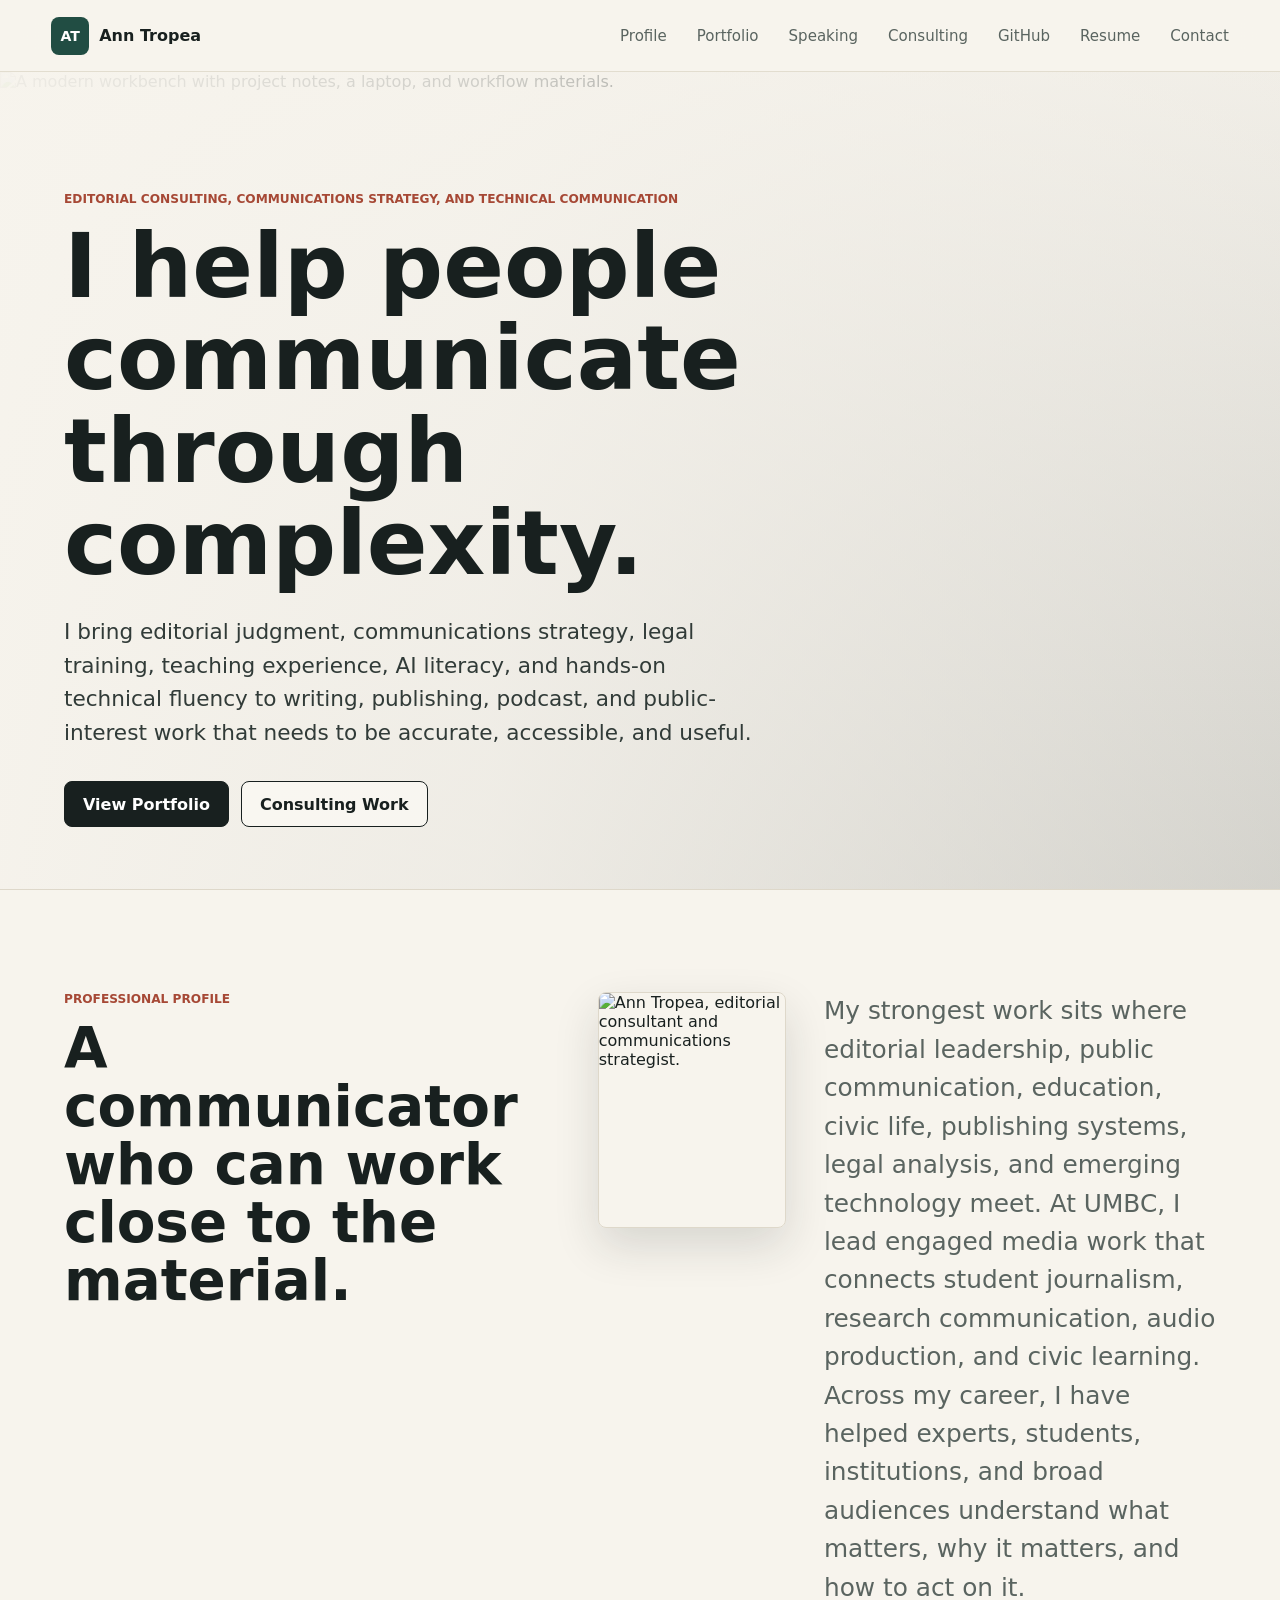
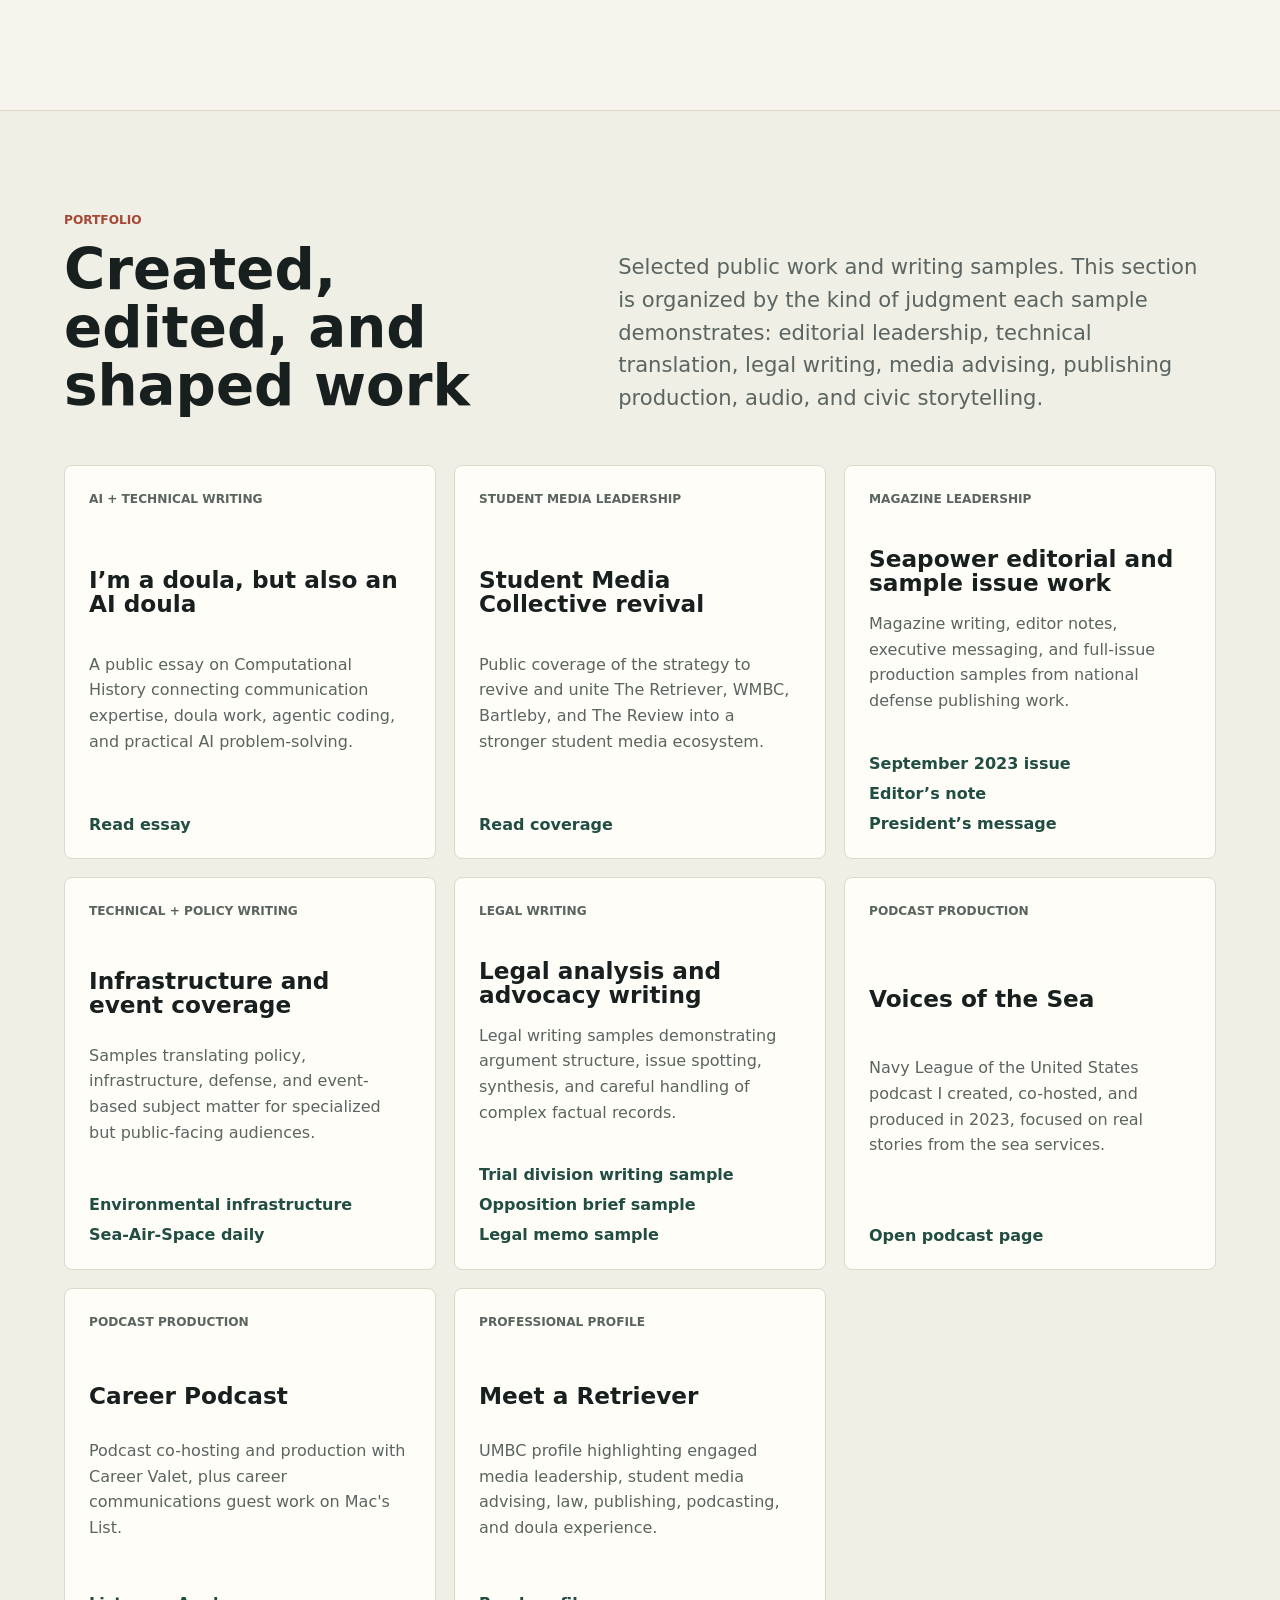
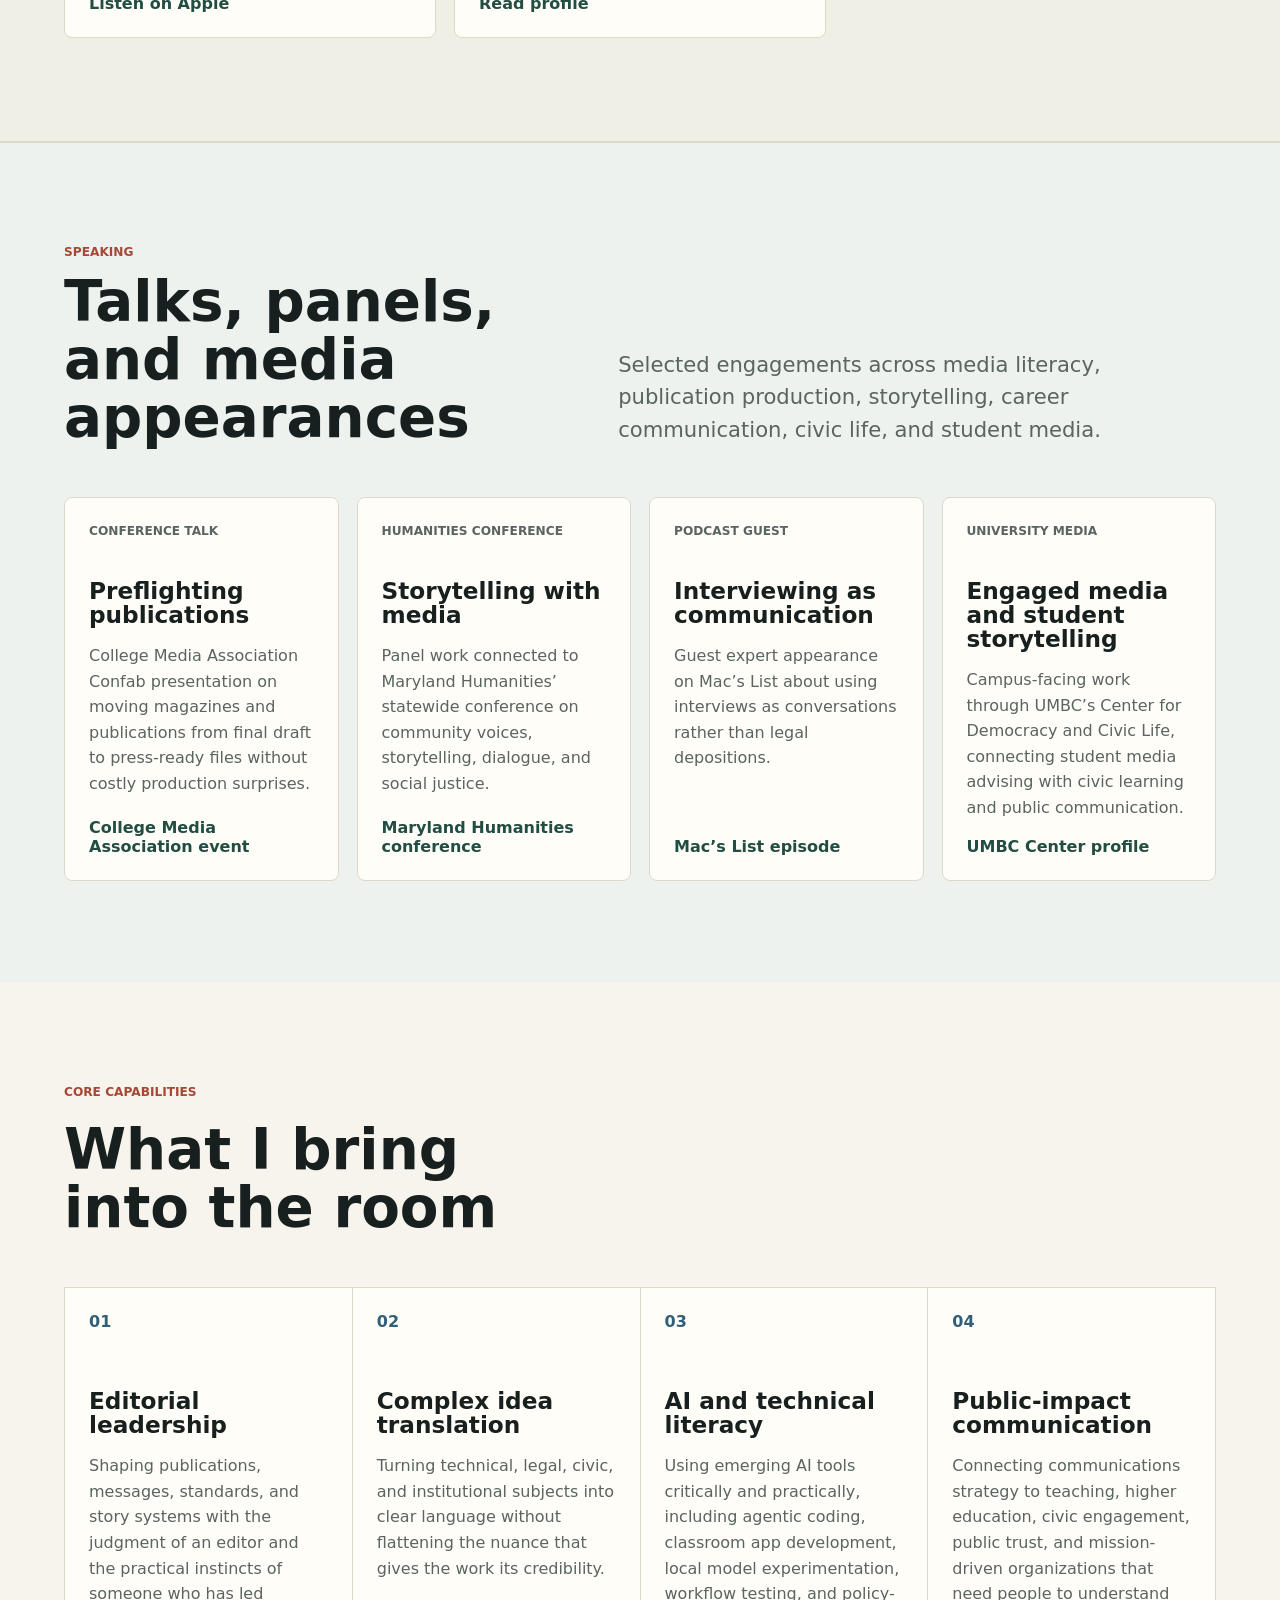
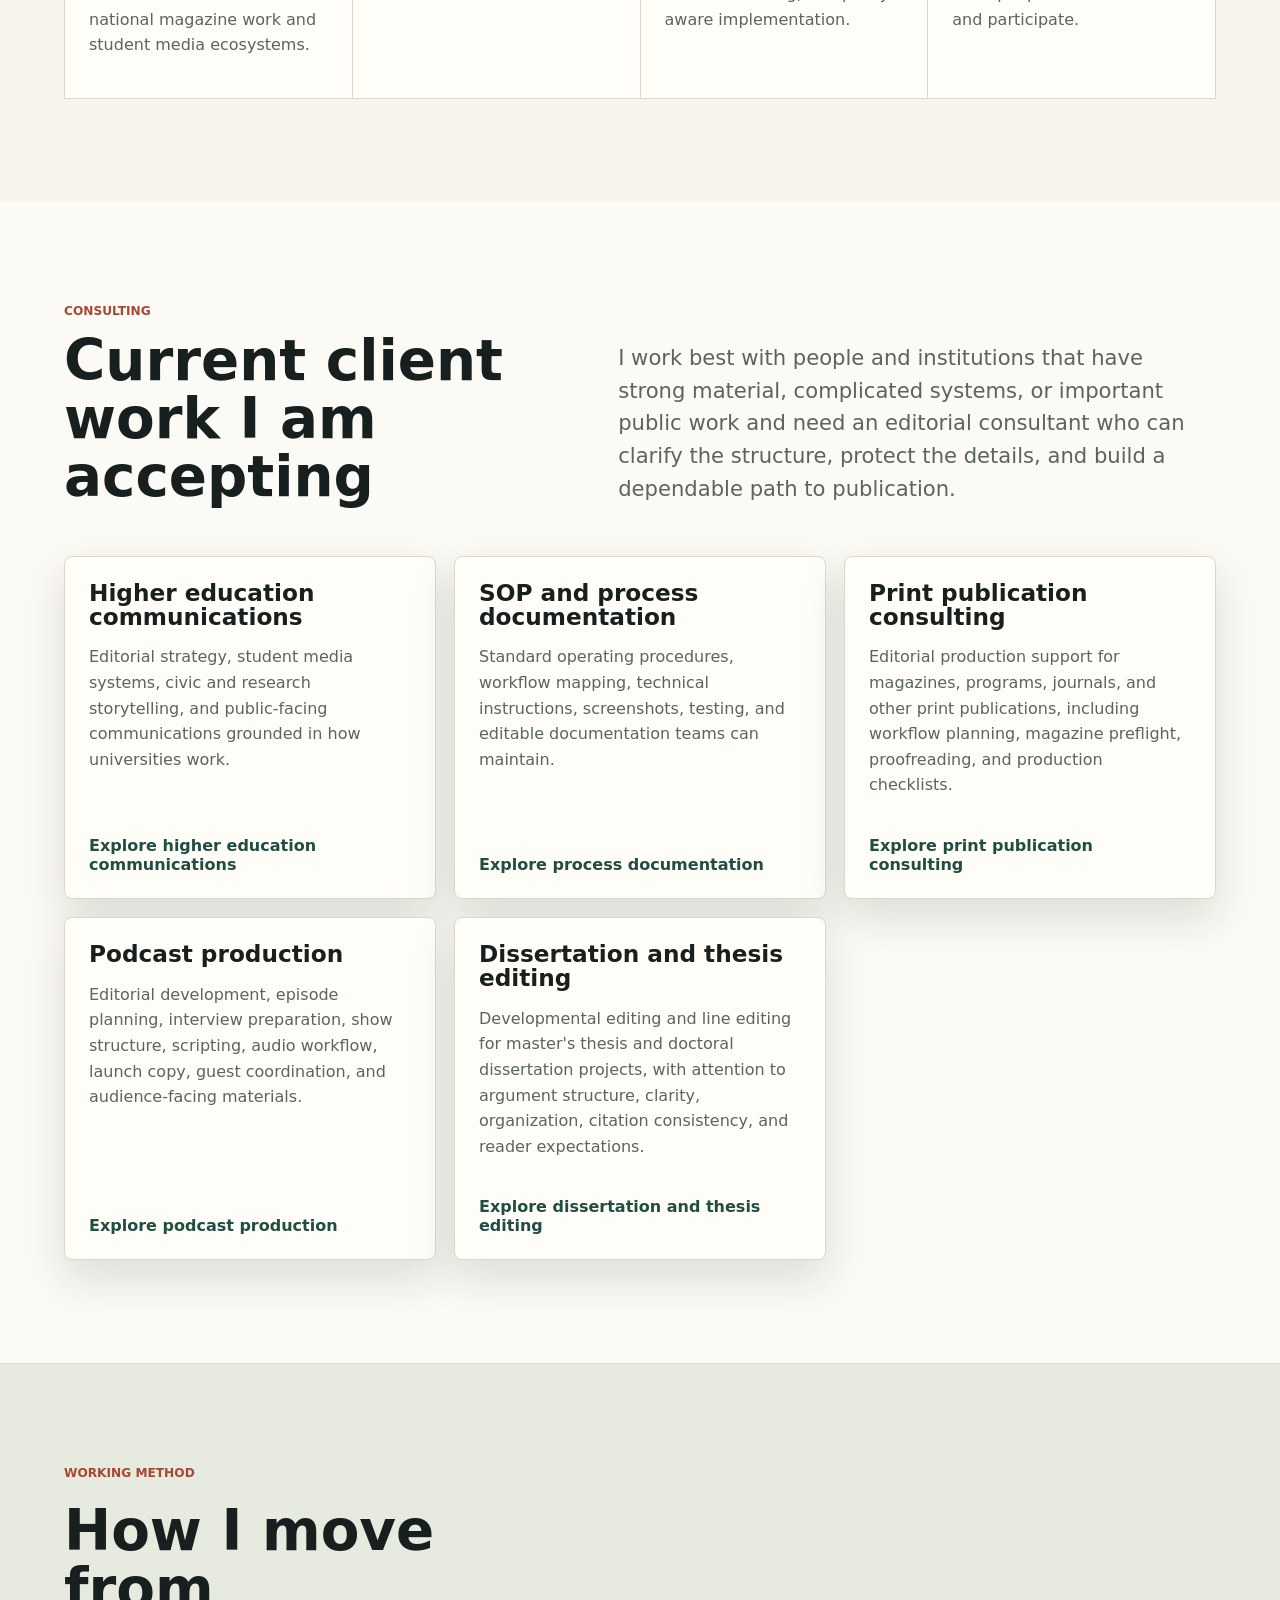
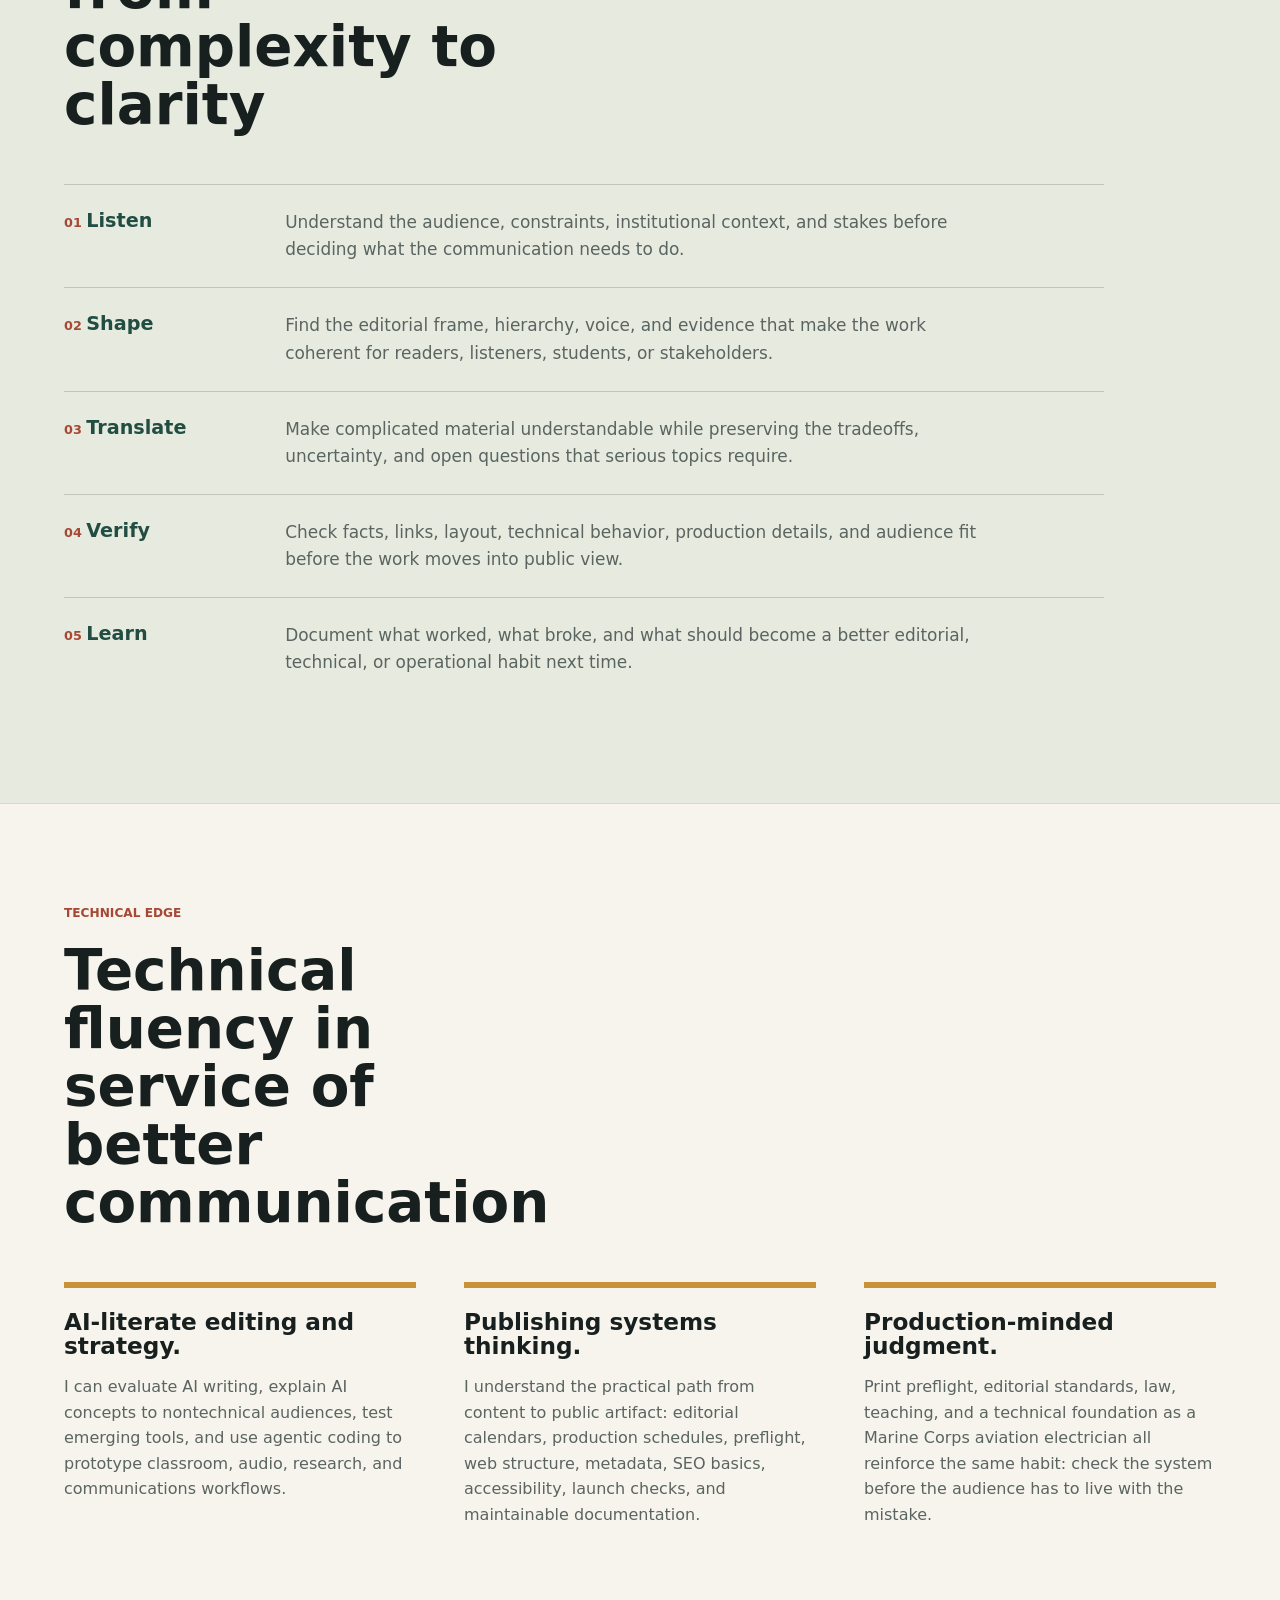
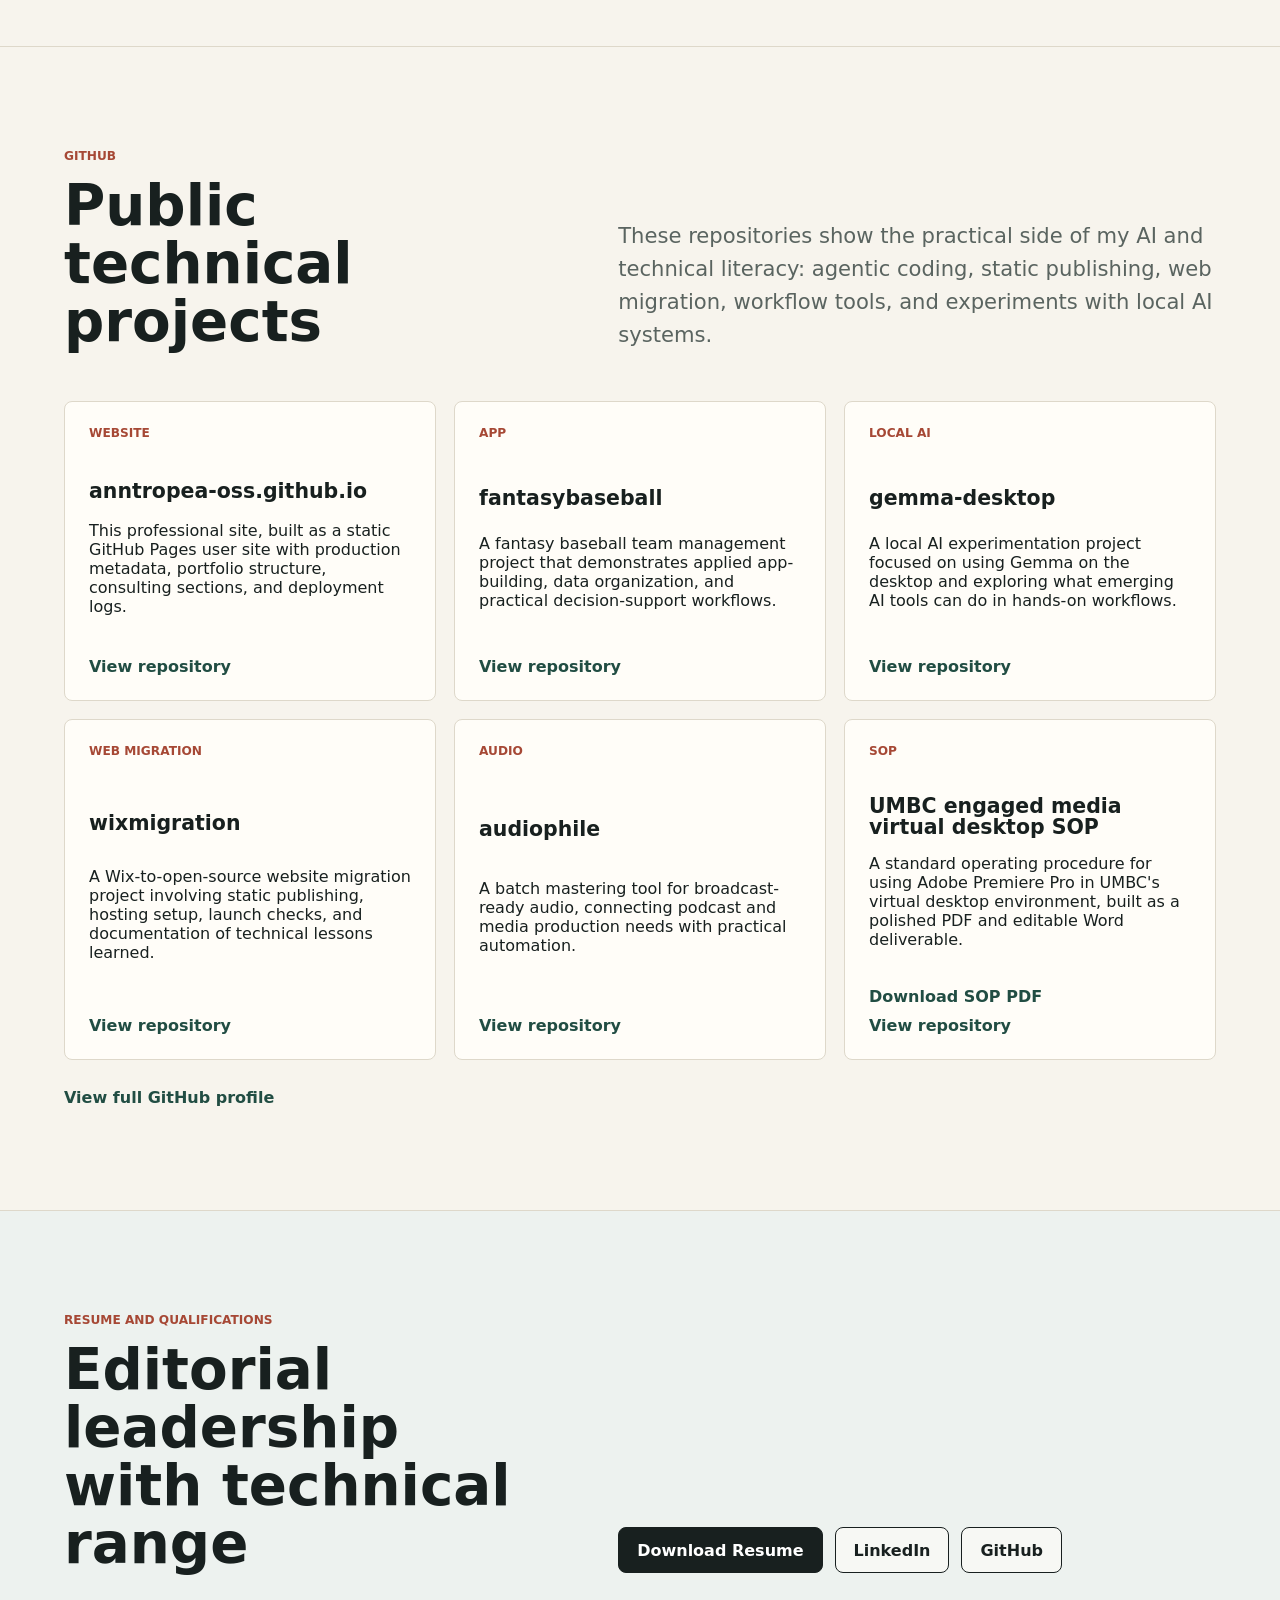
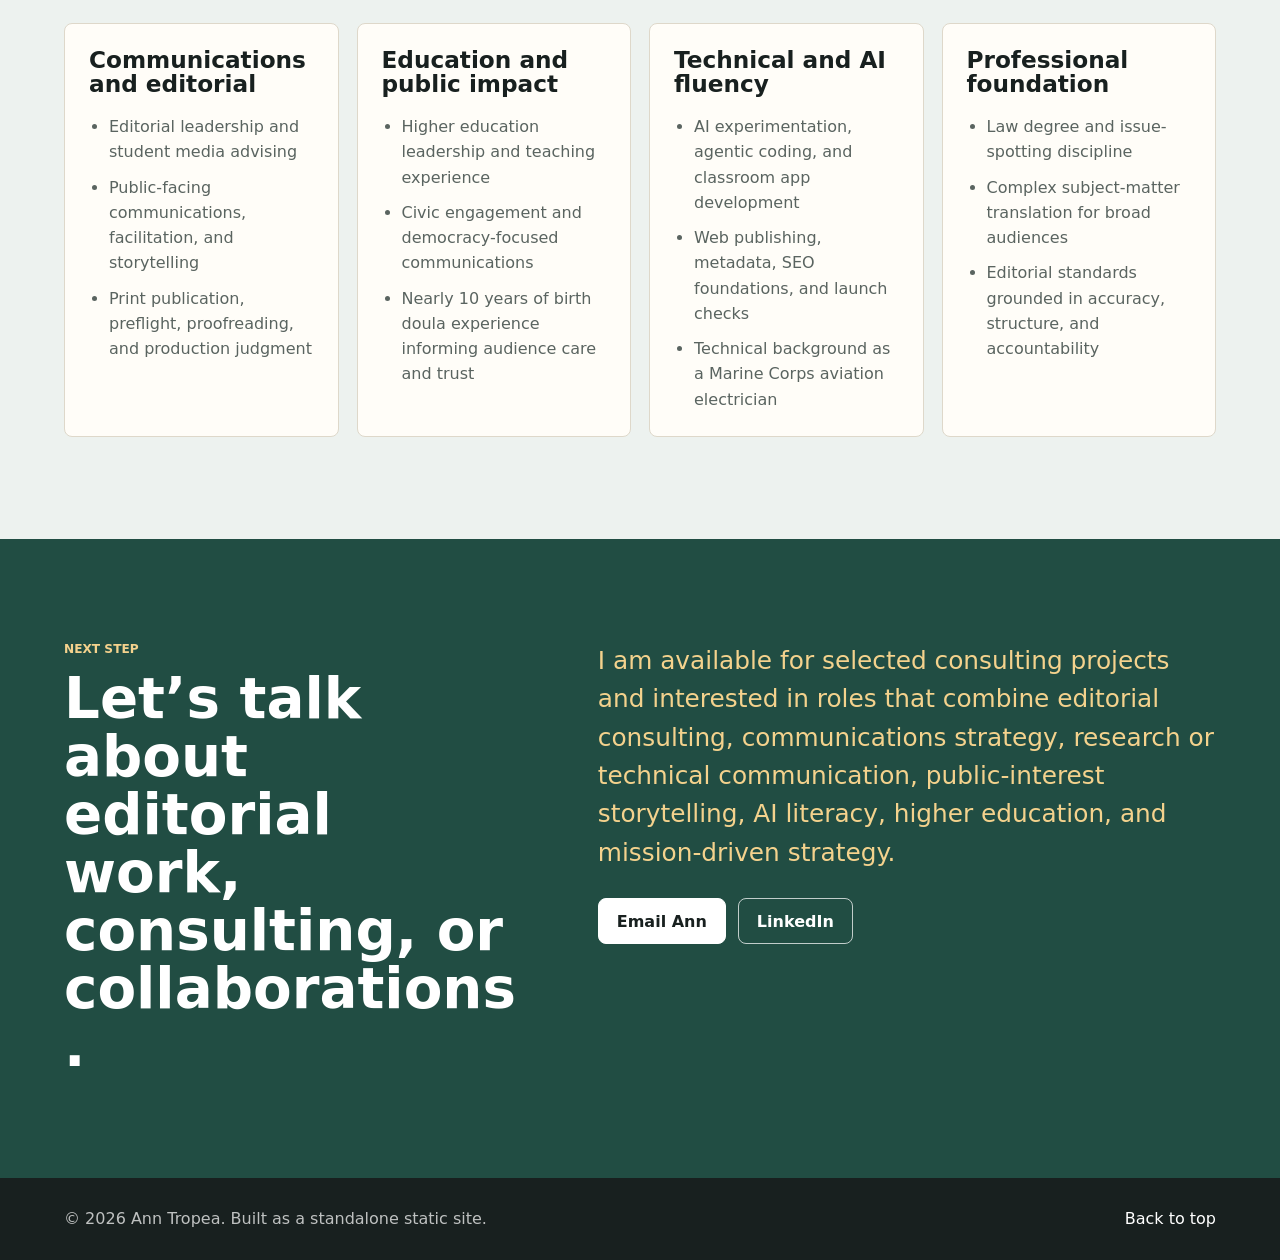
==== commit 1e865a4b: "Add podcast production service page" ====
--- a/index.html
+++ b/index.html
@@ -79,6 +79,7 @@
               "https://anntropea-oss.github.io/print-publication-consulting/",
               "https://anntropea-oss.github.io/sop-process-documentation/",
               "https://anntropea-oss.github.io/higher-education-communications/",
+              "https://anntropea-oss.github.io/podcast-production/",
               "https://anntropea-oss.github.io/dissertation-thesis-editing/",
               "https://anntropea-oss.github.io/#github",
               "https://anntropea-oss.github.io/#resume"
@@ -227,6 +228,12 @@
           </article>
           <article class="portfolio-card">
             <p class="portfolio-type">Podcast production</p>
+            <h3>Voices of the Sea</h3>
+            <p>Navy League of the United States podcast I created, co-hosted, and produced in 2023, focused on real stories from the sea services.</p>
+            <a href="https://www.navyleague.org/programs/voices-of-the-sea/" target="_blank" rel="noreferrer">Open podcast page</a>
+          </article>
+          <article class="portfolio-card">
+            <p class="portfolio-type">Podcast production</p>
             <h3>Career Podcast</h3>
             <p>Podcast co-hosting and production with Career Valet, plus career communications guest work on Mac's List.</p>
             <a href="https://podcasts.apple.com/us/podcast/career-bitches/id1622026606" target="_blank" rel="noreferrer">Listen on Apple</a>
@@ -332,6 +339,7 @@
           <article class="service-card">
             <h3>Podcast production</h3>
             <p>Editorial development, episode planning, interview preparation, show structure, scripting, audio workflow, launch copy, guest coordination, and audience-facing materials.</p>
+            <a href="podcast-production/">Explore podcast production</a>
           </article>
           <article class="service-card">
             <h3>Dissertation and thesis editing</h3>
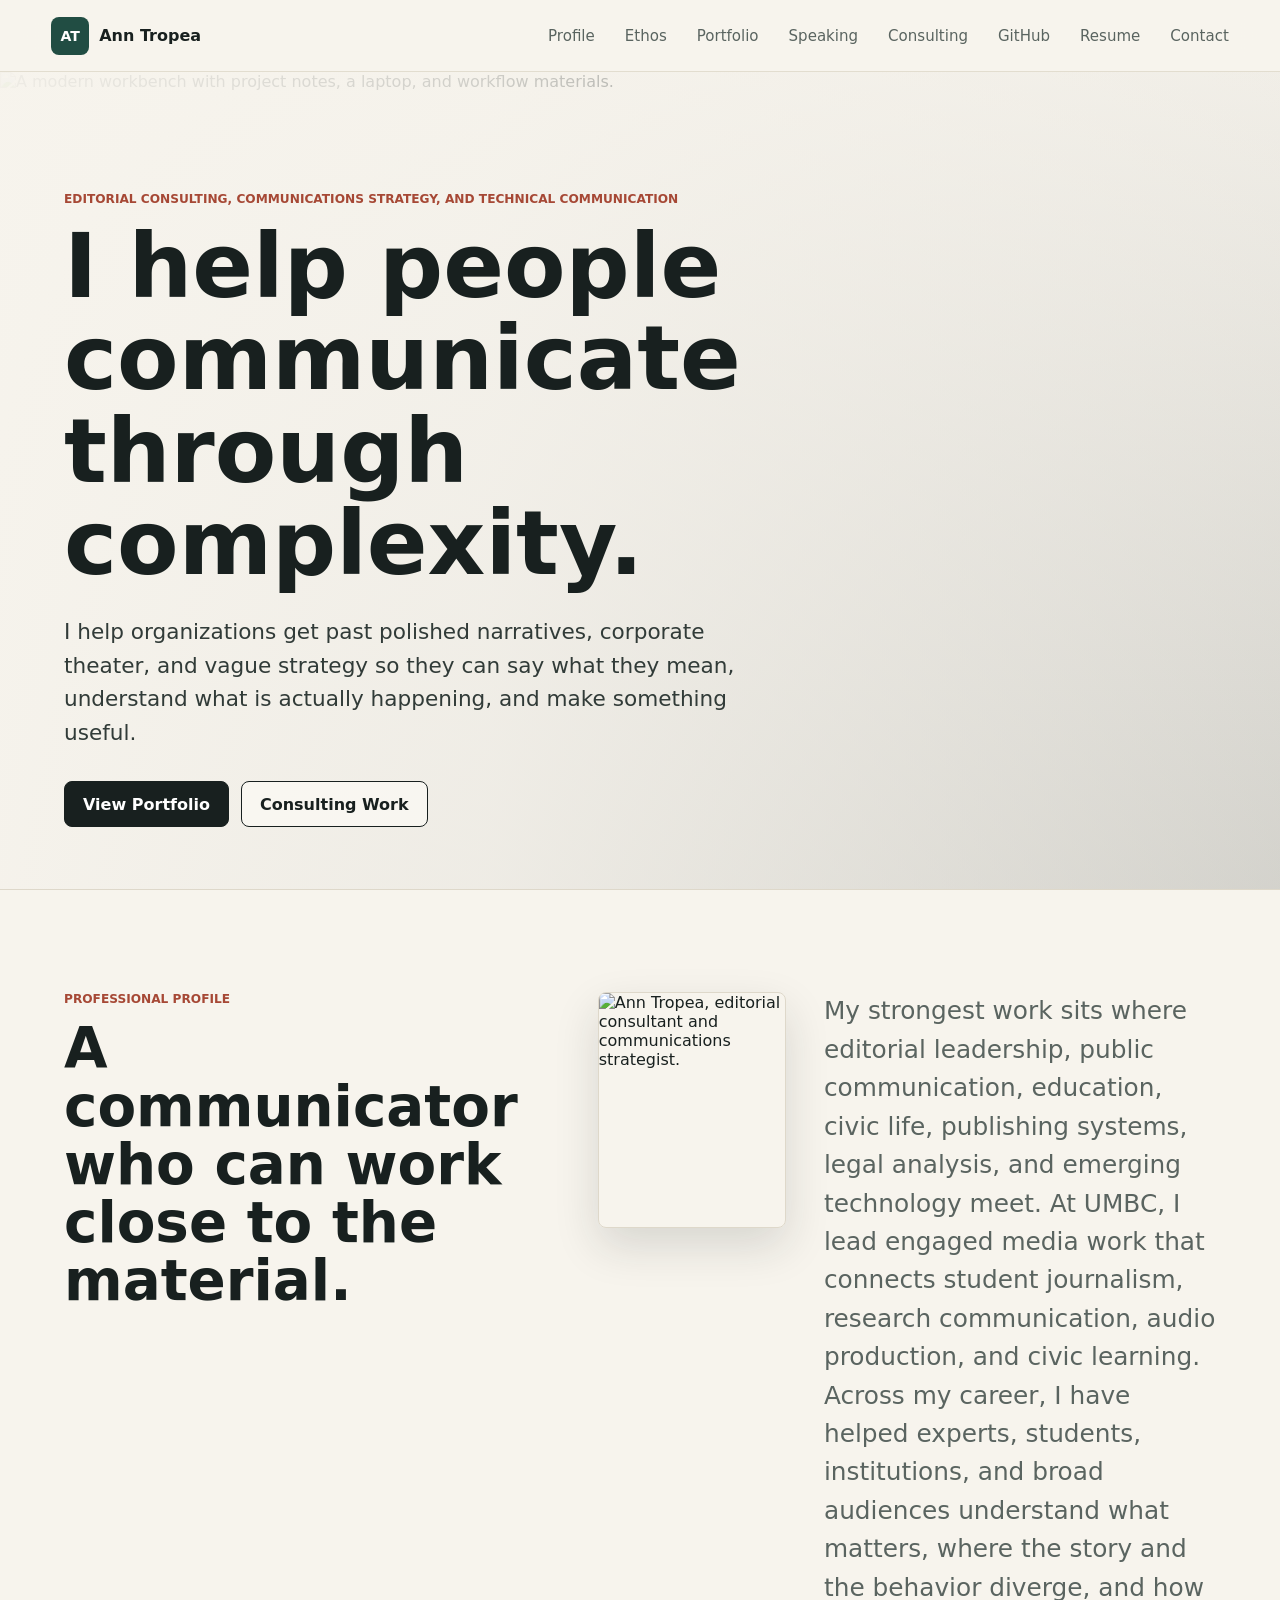
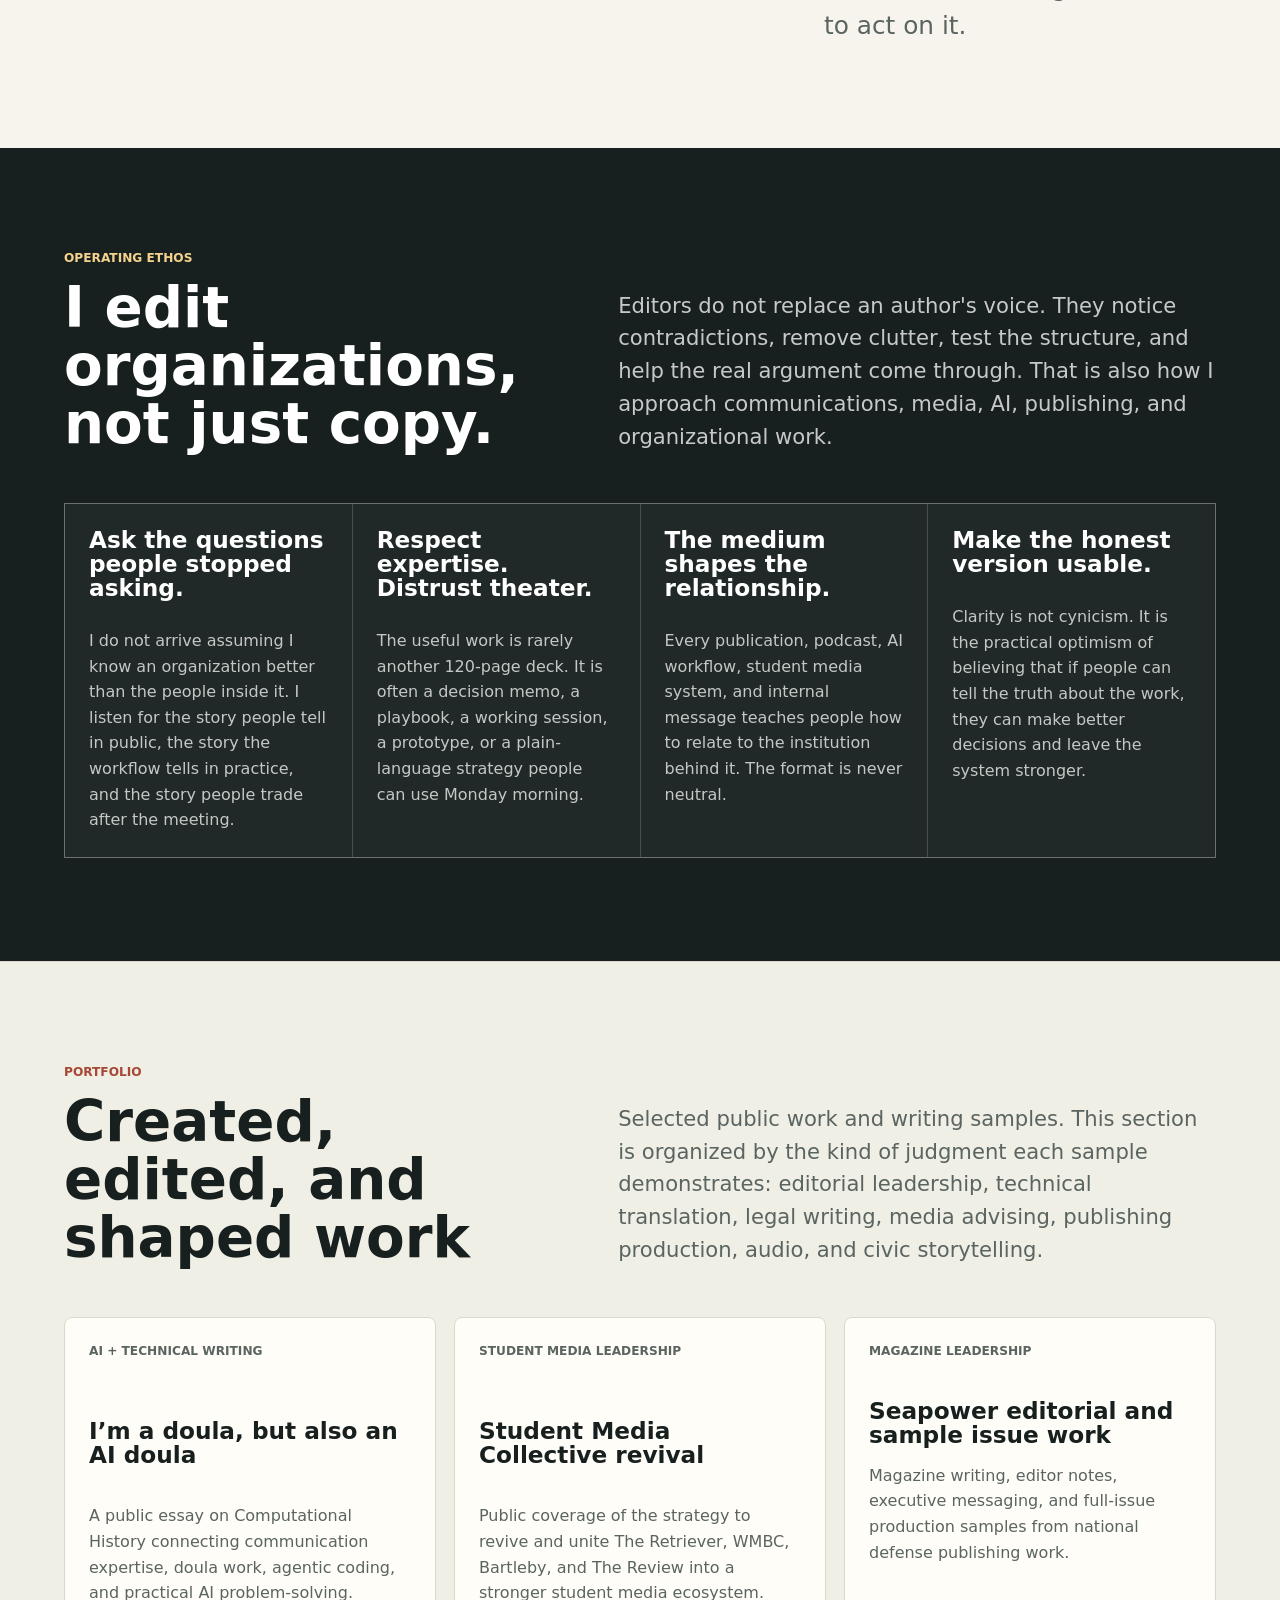
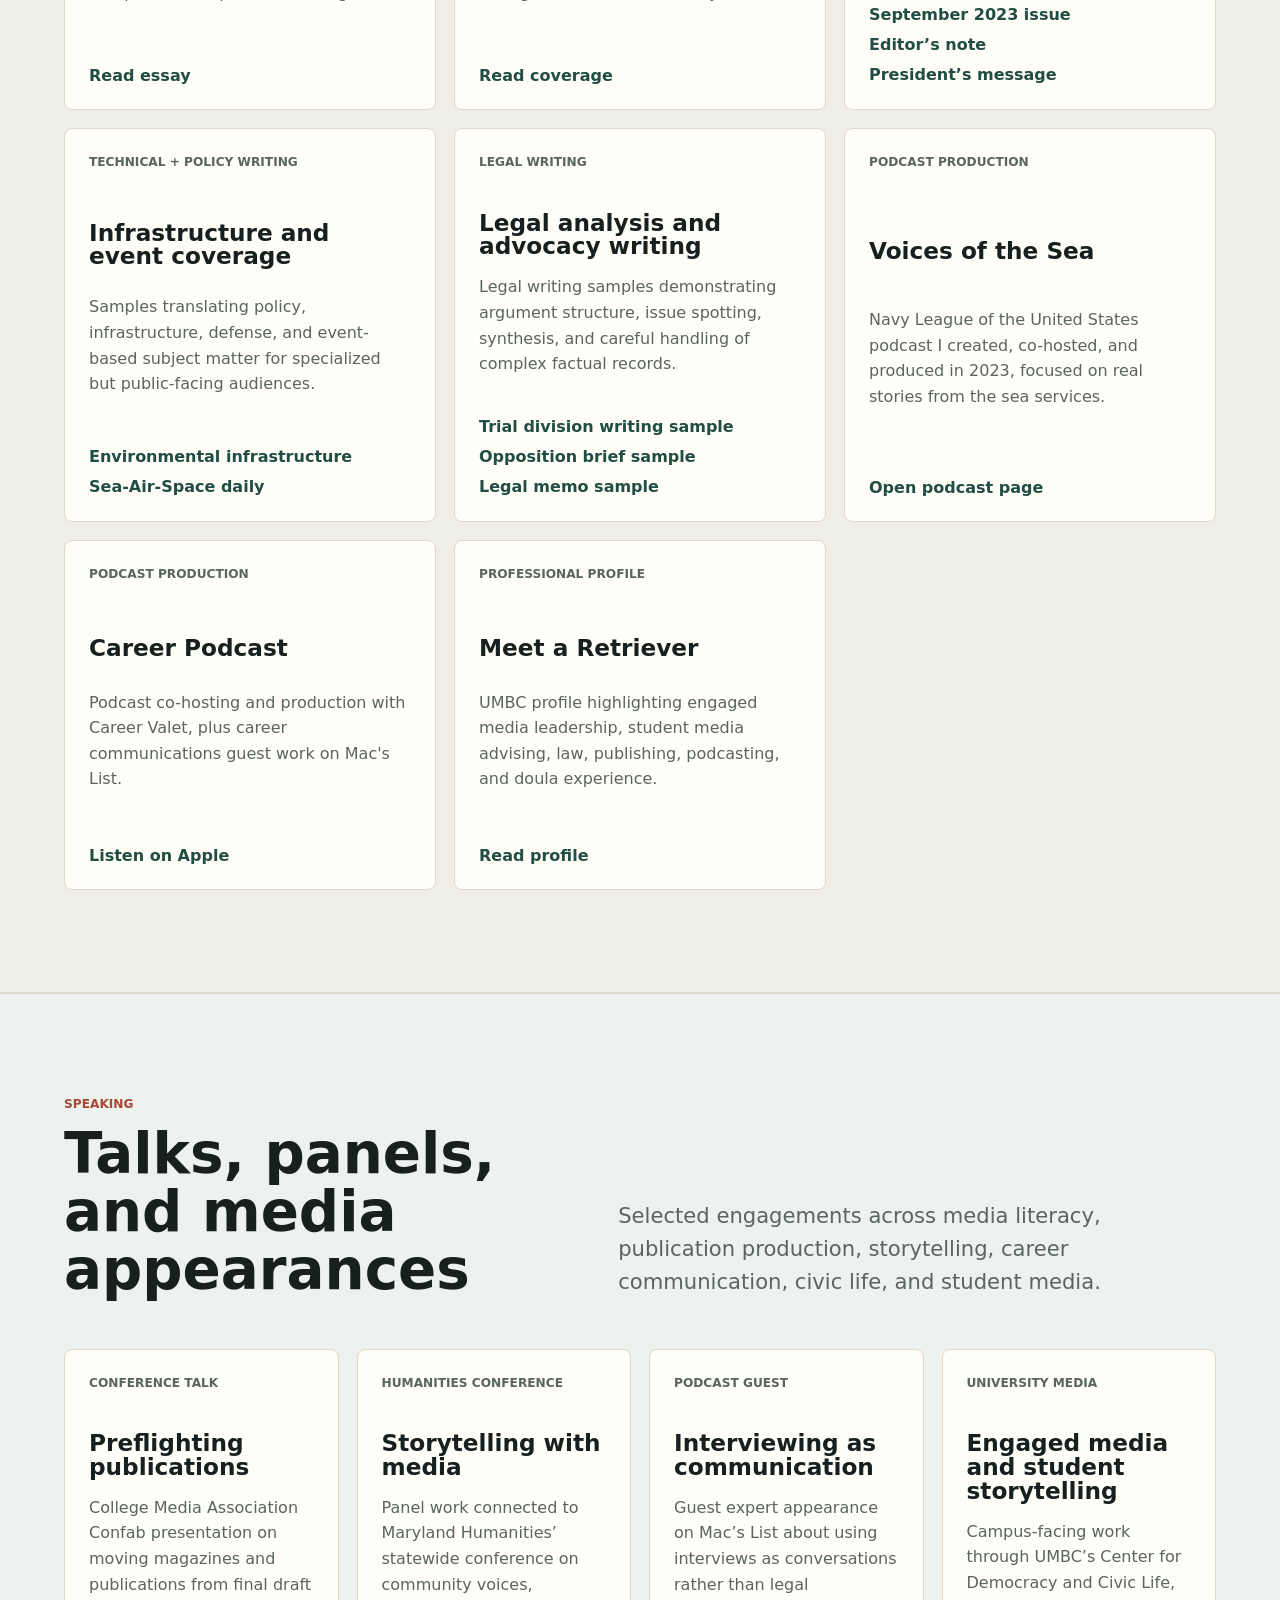
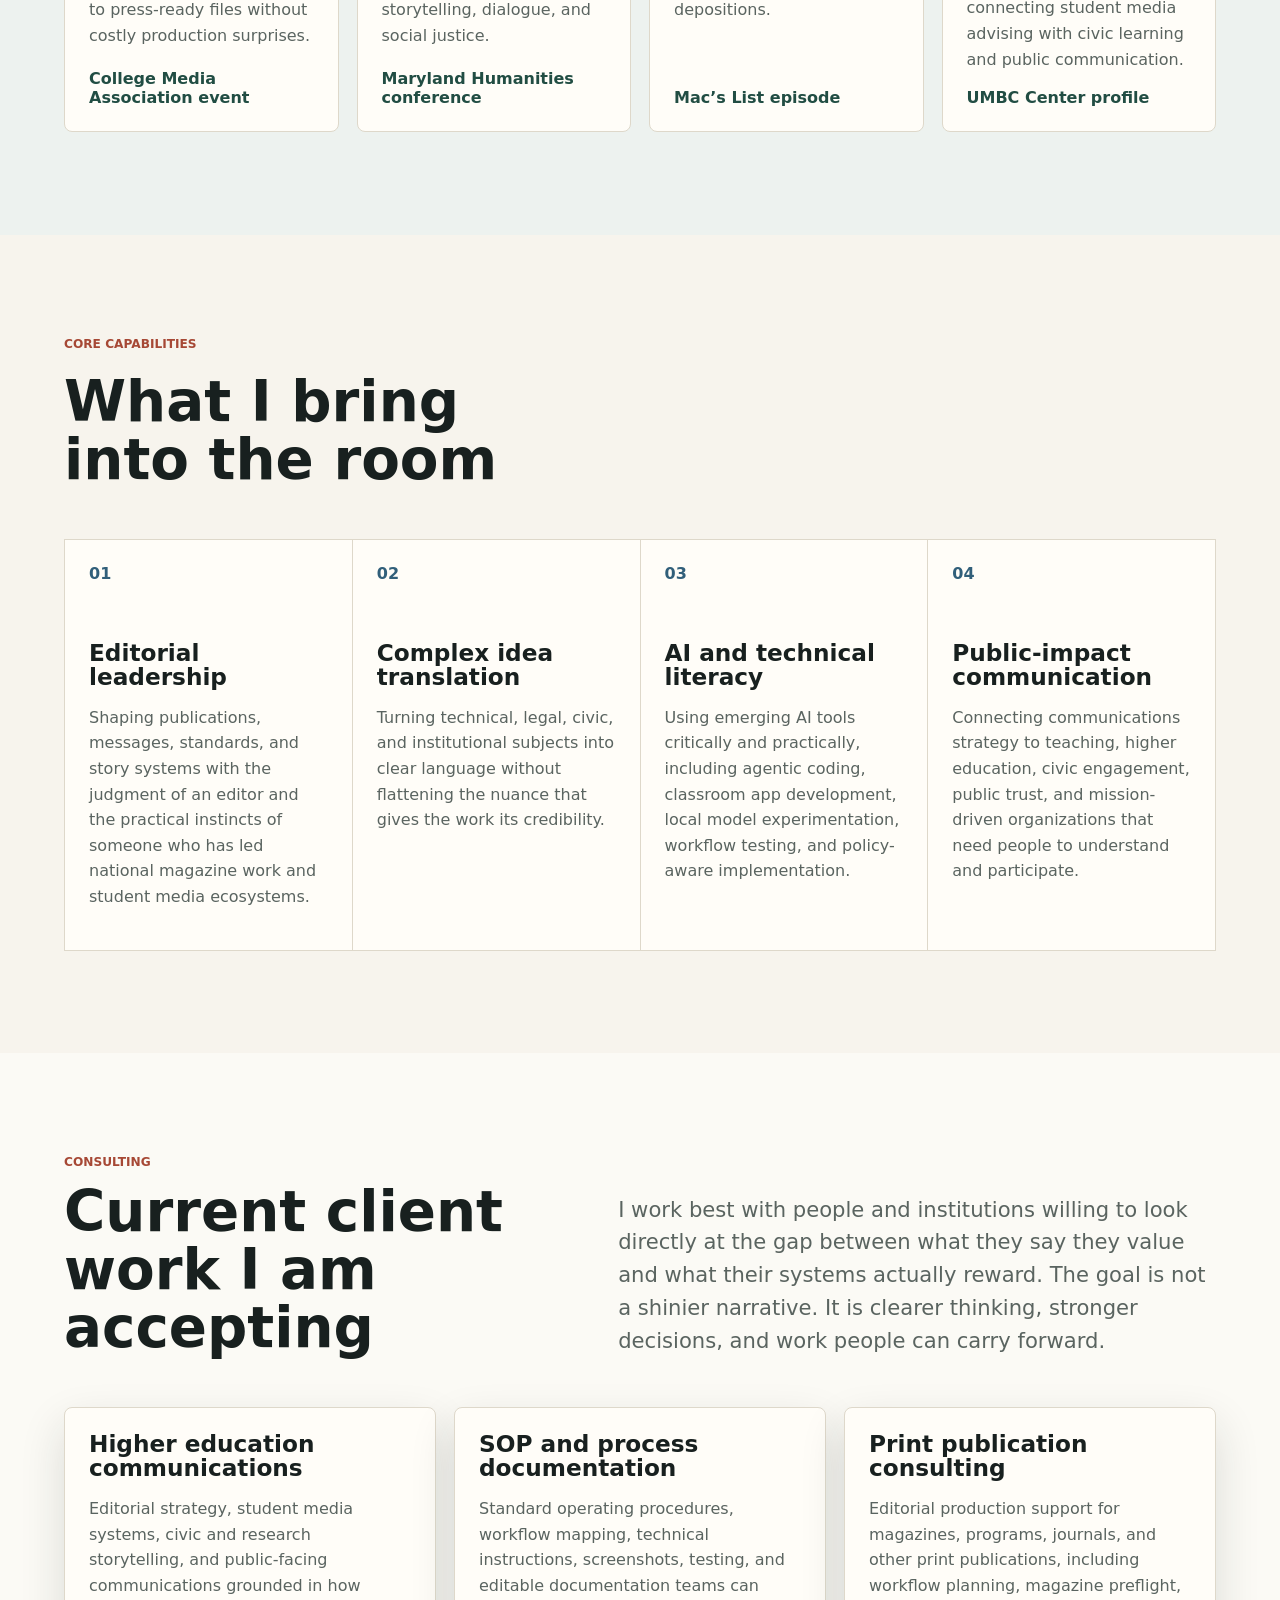
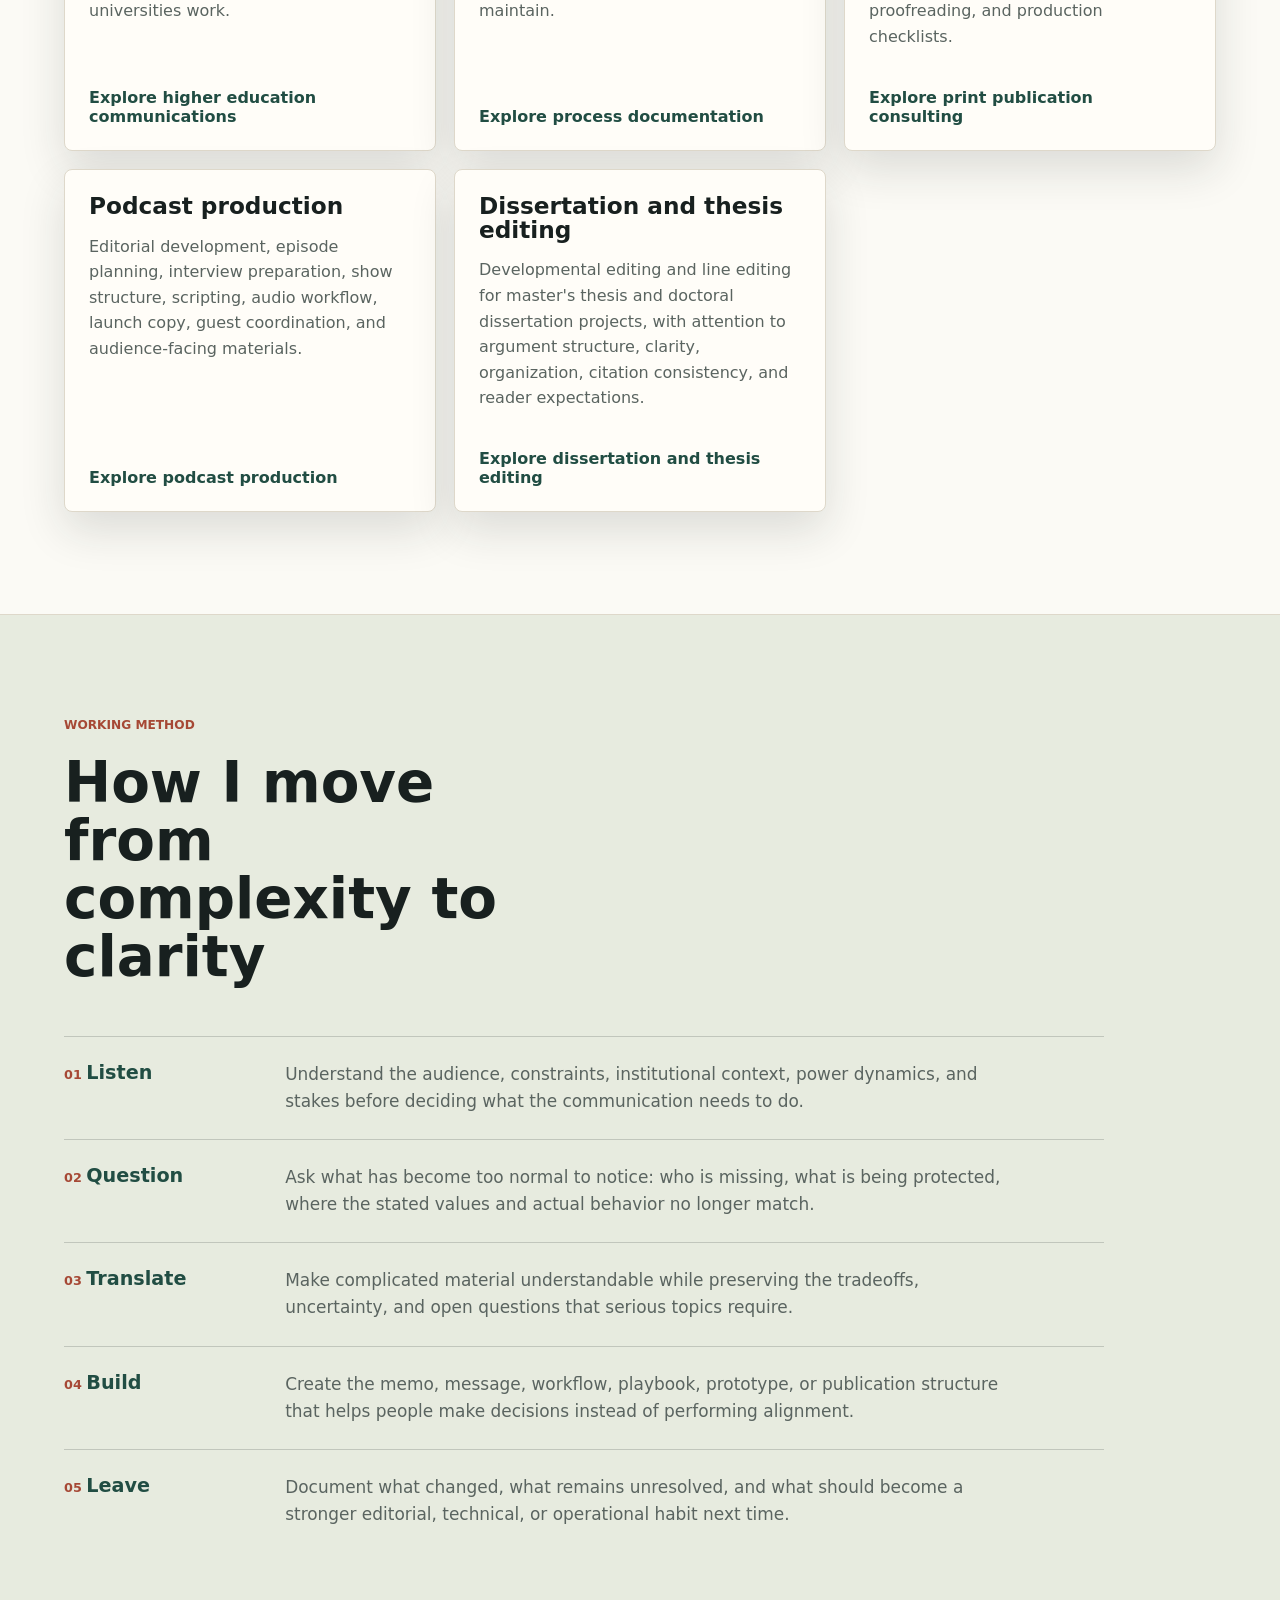
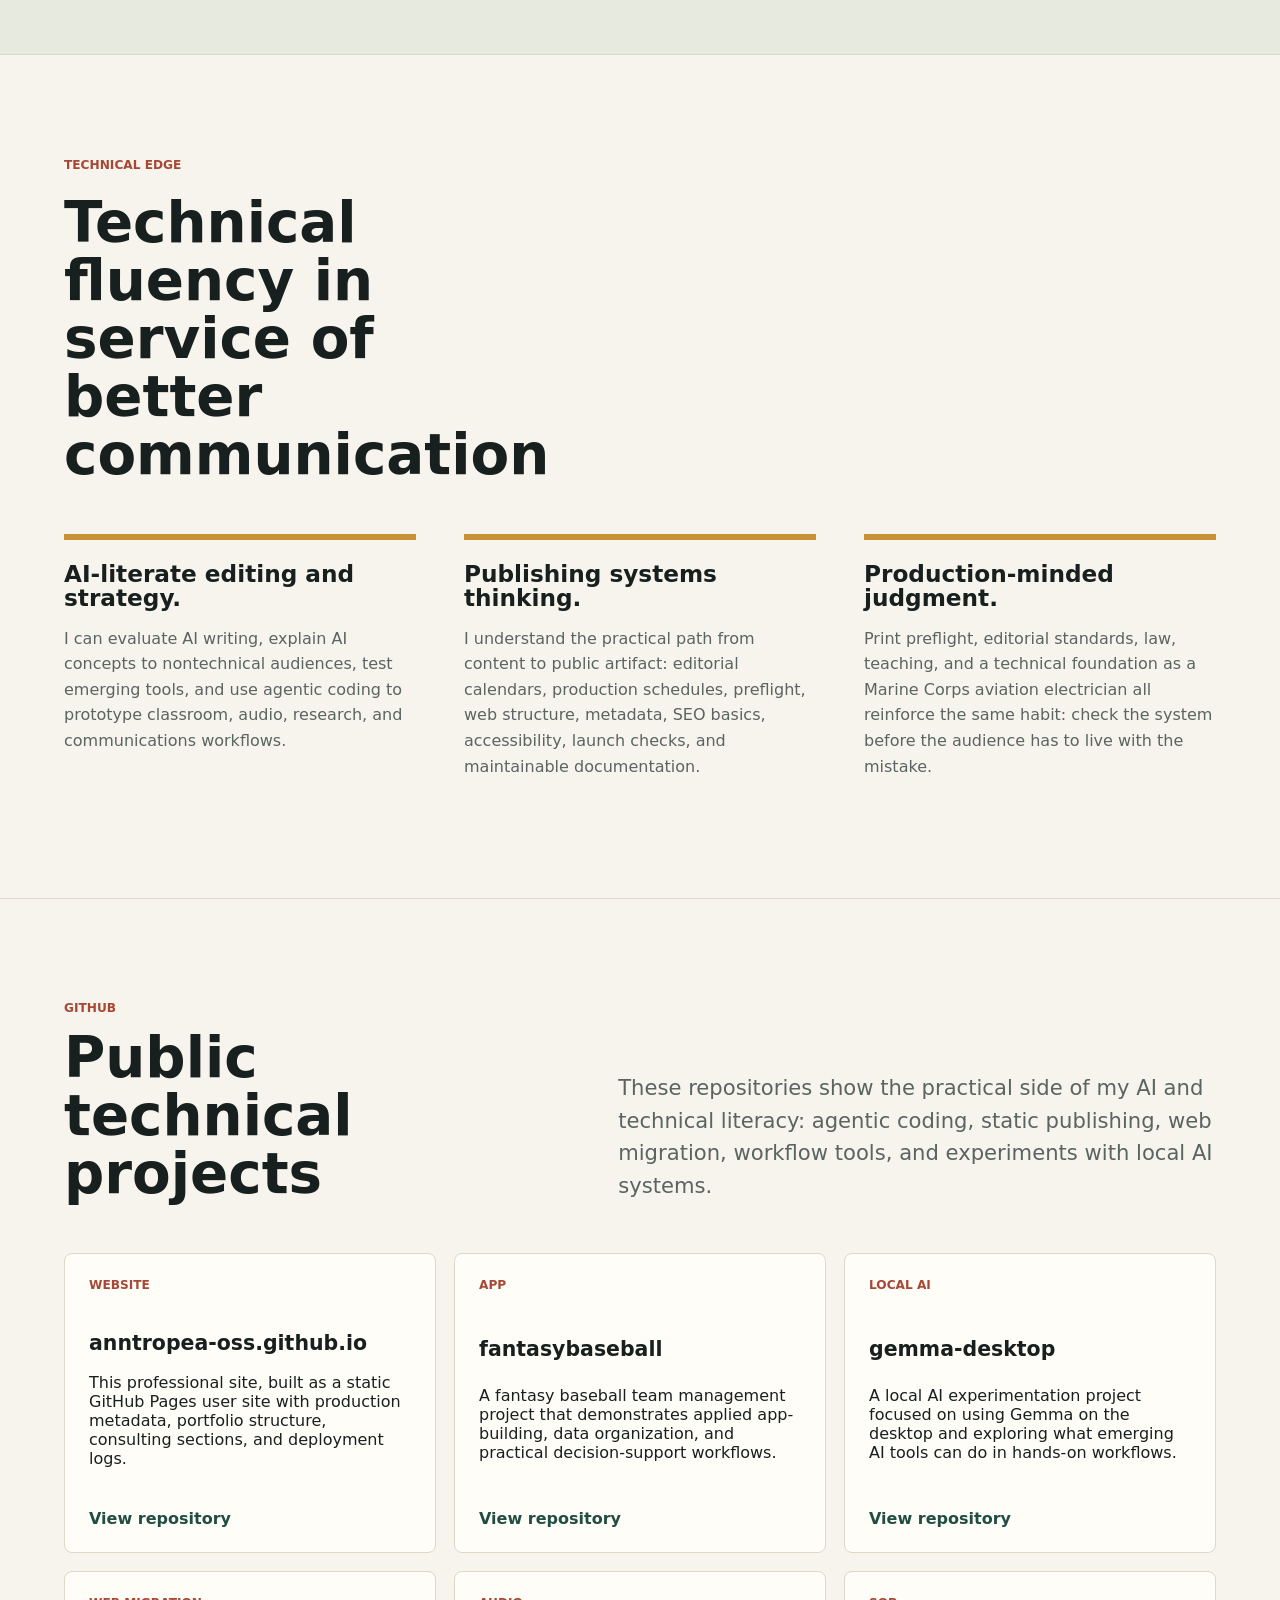
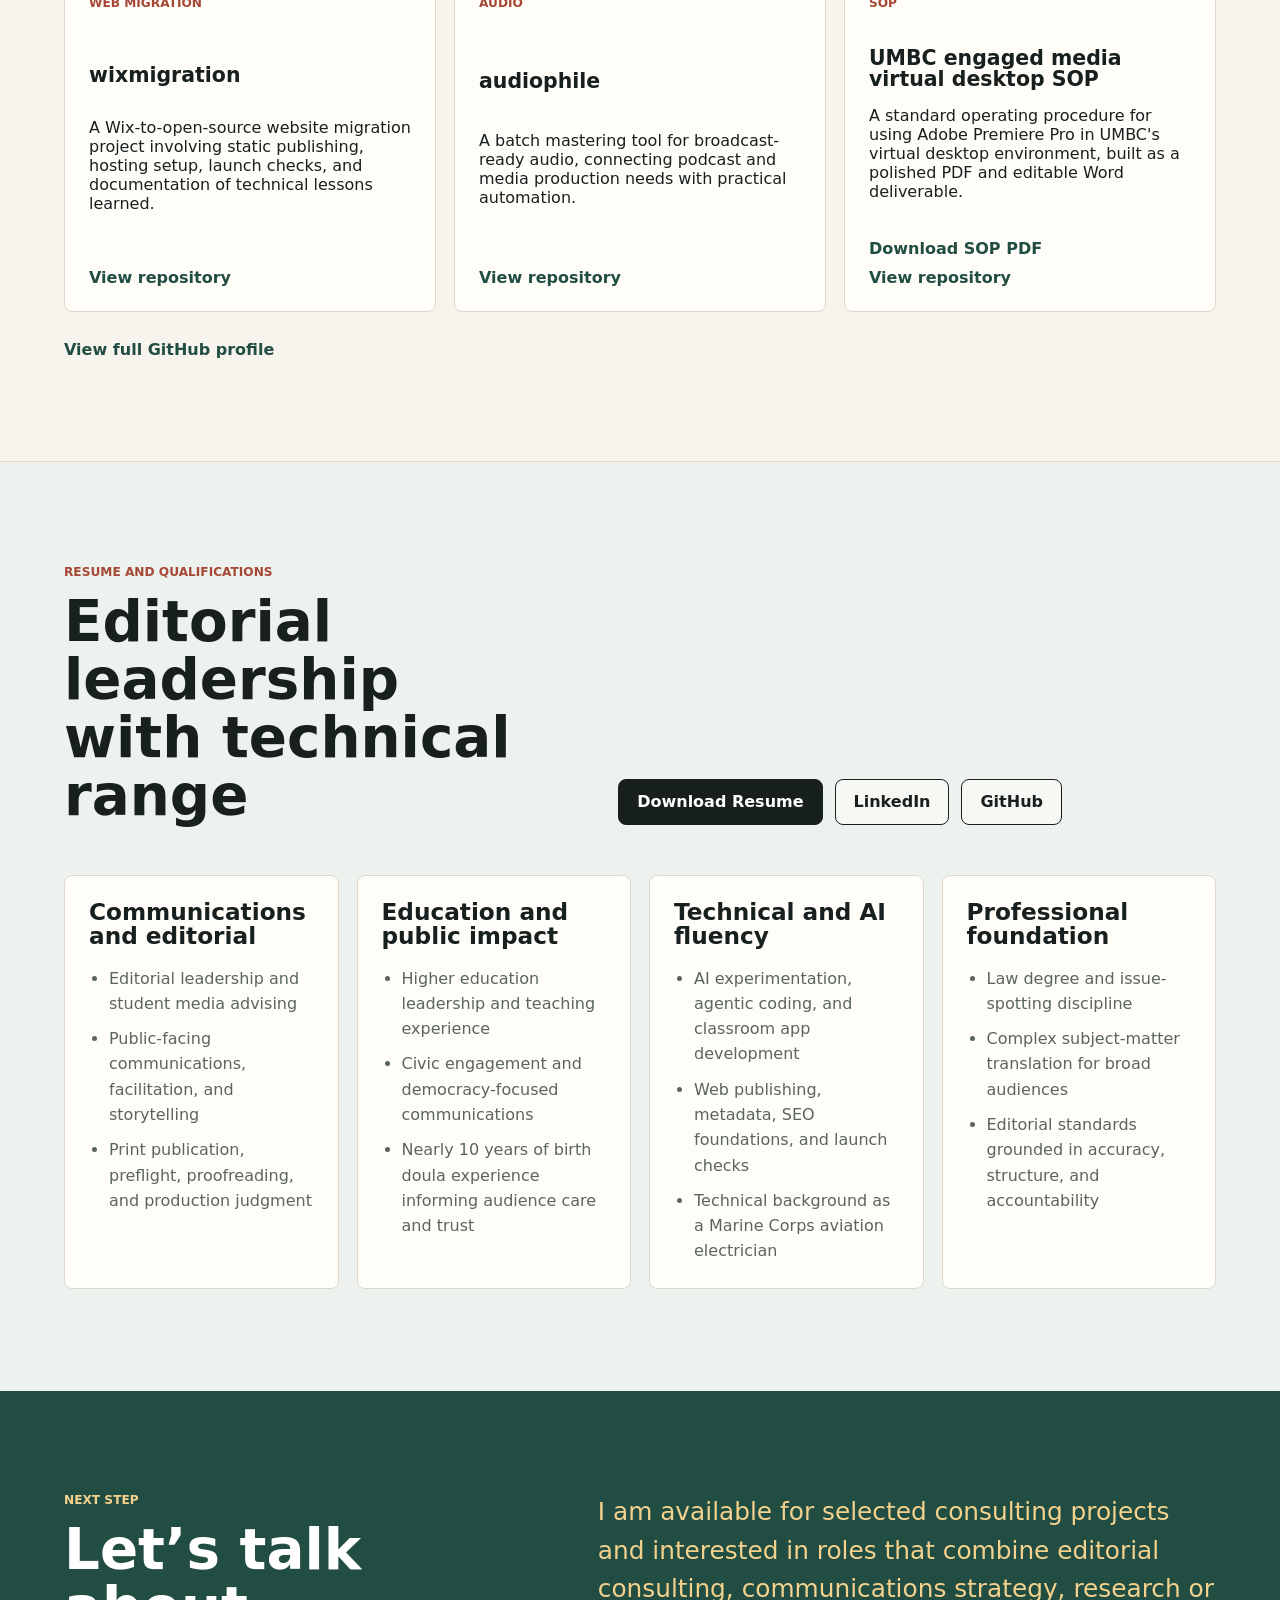
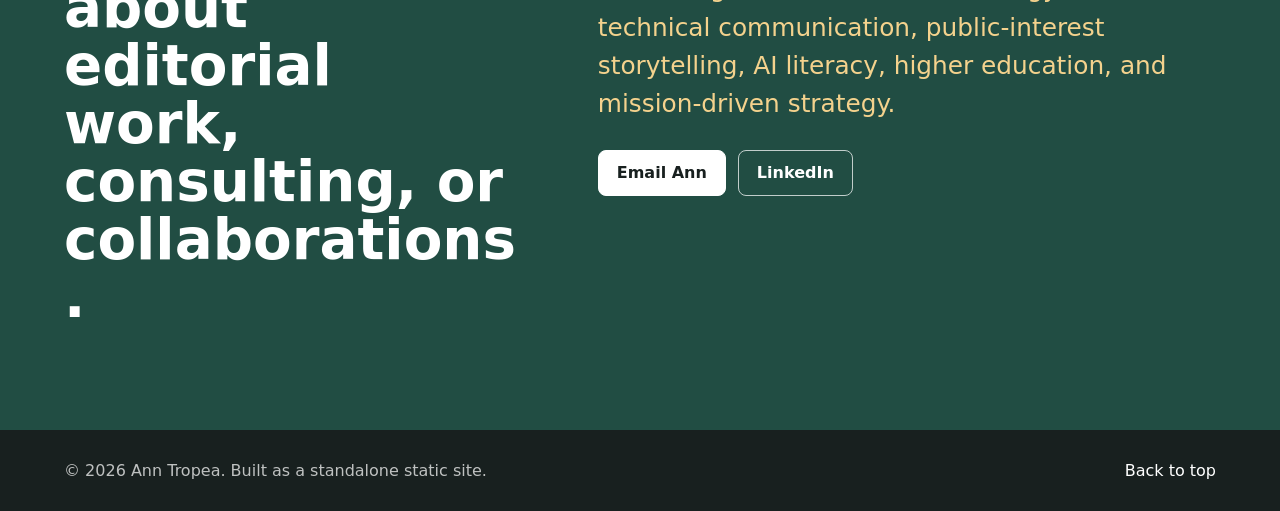
==== commit 667ee06c: "Add organizational ethos section" ====
--- a/index.html
+++ b/index.html
@@ -11,7 +11,7 @@
       gtag('config', 'G-M5VMC4W6X3');
     </script>
     <title>Ann Tropea | Editorial Consultant and Technical Communicator</title>
-    <meta name="description" content="Editorial consultant Ann Tropea works in communications strategy, technical documentation, AI literacy, podcast production, legal writing, and print publishing.">
+    <meta name="description" content="Editorial consultant Ann Tropea helps organizations think clearly, communicate honestly, and build useful editorial, media, AI, documentation, podcast, and publishing systems.">
     <meta name="author" content="Ann Tropea">
     <meta name="google-site-verification" content="o7-OpqwRdQE6AgBySnhKEAZLx_SohOeTX9LPf0odSy8">
     <meta name="robots" content="index, follow, max-image-preview:large, max-snippet:-1, max-video-preview:-1">
@@ -25,7 +25,7 @@
     <meta property="og:locale" content="en_US">
     <meta property="og:url" content="https://anntropea-oss.github.io/">
     <meta property="og:title" content="Ann Tropea | Editorial Consultant and Technical Communicator">
-    <meta property="og:description" content="Editorial consulting, communications strategy, AI literacy, podcast production, legal writing, technical communication, and print publication consulting.">
+    <meta property="og:description" content="Editorial consulting for organizations that need clarity, honest communications, AI literacy, podcast production, technical documentation, and useful publishing systems.">
     <meta property="og:image" content="https://anntropea-oss.github.io/assets/social-preview.png">
     <meta property="og:image:secure_url" content="https://anntropea-oss.github.io/assets/social-preview.png">
     <meta property="og:image:type" content="image/png">
@@ -34,10 +34,10 @@
     <meta property="og:image:alt" content="Ann Tropea editorial and technical communication portfolio preview.">
     <meta name="twitter:card" content="summary_large_image">
     <meta name="twitter:title" content="Ann Tropea | Editorial Consultant and Technical Communicator">
-    <meta name="twitter:description" content="Editorial consulting, communications strategy, AI literacy, podcast production, legal writing, and print publication consulting.">
+    <meta name="twitter:description" content="Editorial consulting for organizational clarity, honest communications, AI literacy, podcast production, documentation, and publishing systems.">
     <meta name="twitter:image" content="https://anntropea-oss.github.io/assets/social-preview.png">
     <link rel="icon" href="favicon.svg" type="image/svg+xml">
-    <link rel="stylesheet" href="styles.css?v=20260622-1">
+    <link rel="stylesheet" href="styles.css?v=20260731-1">
     <script type="application/ld+json">
       {
         "@context": "https://schema.org",
@@ -47,7 +47,7 @@
             "@id": "https://anntropea-oss.github.io/#website",
             "url": "https://anntropea-oss.github.io/",
             "name": "Ann Tropea",
-            "description": "Professional portfolio for Ann Tropea, an editorial consultant, communications strategist, technical communicator, AI literacy practitioner, podcast producer, legal writer, and print publication consultant.",
+            "description": "Professional portfolio for Ann Tropea, an editorial consultant, communications strategist, technical communicator, AI literacy practitioner, podcast producer, legal writer, and print publication consultant who helps organizations think more clearly and communicate more honestly.",
             "inLanguage": "en-US",
             "publisher": {
               "@id": "https://anntropea-oss.github.io/#person"
@@ -74,6 +74,7 @@
             },
             "significantLink": [
               "https://anntropea-oss.github.io/#portfolio",
+              "https://anntropea-oss.github.io/#ethos",
               "https://anntropea-oss.github.io/#speaking",
               "https://anntropea-oss.github.io/#consulting",
               "https://anntropea-oss.github.io/print-publication-consulting/",
@@ -93,7 +94,7 @@
             "email": "mailto:anntropea@gmail.com",
             "image": "https://anntropea-oss.github.io/assets/images/ann-tropea-headshot.jpg",
             "jobTitle": "Editorial consultant, communications strategist, and technical communicator",
-            "description": "Ann Tropea works across editorial leadership, communications strategy, technical communication, AI literacy, higher education media, podcast production, legal writing, and print publication consulting.",
+            "description": "Ann Tropea works across editorial leadership, communications strategy, technical communication, AI literacy, higher education media, podcast production, legal writing, organizational clarity, and print publication consulting.",
             "sameAs": [
               "https://www.linkedin.com/in/ann-tropea",
               "https://github.com/anntropea-oss",
@@ -112,9 +113,14 @@
             "knowsAbout": [
               "Editorial consulting",
               "Communications strategy",
+              "Organizational clarity",
+              "Plain language strategy",
               "Technical communication",
               "AI literacy",
+              "AI governance",
+              "Human-centered automation",
               "Higher education communications",
+              "Media systems",
               "Student media advising",
               "Civic engagement",
               "Legal writing",
@@ -141,6 +147,7 @@
       </a>
       <nav class="nav-links" aria-label="Site">
         <a href="#profile">Profile</a>
+        <a href="#ethos">Ethos</a>
         <a href="#portfolio">Portfolio</a>
         <a href="#speaking">Speaking</a>
         <a href="#consulting">Consulting</a>
@@ -157,7 +164,7 @@
         <div class="hero-content">
           <p class="kicker">Editorial consulting, communications strategy, and technical communication</p>
           <h1 id="hero-title">I help people communicate through complexity.</h1>
-          <p class="hero-copy">I bring editorial judgment, communications strategy, legal training, teaching experience, AI literacy, and hands-on technical fluency to writing, publishing, podcast, and public-interest work that needs to be accurate, accessible, and useful.</p>
+          <p class="hero-copy">I help organizations get past polished narratives, corporate theater, and vague strategy so they can say what they mean, understand what is actually happening, and make something useful.</p>
           <div class="hero-actions" aria-label="Primary actions">
             <a class="button primary" href="#portfolio">View Portfolio</a>
             <a class="button secondary" href="#consulting">Consulting Work</a>
@@ -172,7 +179,35 @@
         </div>
         <div class="profile-copy">
           <img src="assets/images/ann-tropea-headshot.jpg" alt="Ann Tropea, editorial consultant and communications strategist.">
-          <p>My strongest work sits where editorial leadership, public communication, education, civic life, publishing systems, legal analysis, and emerging technology meet. At UMBC, I lead engaged media work that connects student journalism, research communication, audio production, and civic learning. Across my career, I have helped experts, students, institutions, and broad audiences understand what matters, why it matters, and how to act on it.</p>
+          <p>My strongest work sits where editorial leadership, public communication, education, civic life, publishing systems, legal analysis, and emerging technology meet. At UMBC, I lead engaged media work that connects student journalism, research communication, audio production, and civic learning. Across my career, I have helped experts, students, institutions, and broad audiences understand what matters, where the story and the behavior diverge, and how to act on it.</p>
+        </div>
+      </section>
+
+      <section class="section ethos" id="ethos" aria-labelledby="ethos-title">
+        <div class="section-heading split-heading">
+          <div>
+            <p class="kicker">Operating ethos</p>
+            <h2 id="ethos-title">I edit organizations, not just copy.</h2>
+          </div>
+          <p>Editors do not replace an author's voice. They notice contradictions, remove clutter, test the structure, and help the real argument come through. That is also how I approach communications, media, AI, publishing, and organizational work.</p>
+        </div>
+        <div class="ethos-grid">
+          <article class="ethos-card">
+            <h3>Ask the questions people stopped asking.</h3>
+            <p>I do not arrive assuming I know an organization better than the people inside it. I listen for the story people tell in public, the story the workflow tells in practice, and the story people trade after the meeting.</p>
+          </article>
+          <article class="ethos-card">
+            <h3>Respect expertise. Distrust theater.</h3>
+            <p>The useful work is rarely another 120-page deck. It is often a decision memo, a playbook, a working session, a prototype, or a plain-language strategy people can use Monday morning.</p>
+          </article>
+          <article class="ethos-card">
+            <h3>The medium shapes the relationship.</h3>
+            <p>Every publication, podcast, AI workflow, student media system, and internal message teaches people how to relate to the institution behind it. The format is never neutral.</p>
+          </article>
+          <article class="ethos-card">
+            <h3>Make the honest version usable.</h3>
+            <p>Clarity is not cynicism. It is the practical optimism of believing that if people can tell the truth about the work, they can make better decisions and leave the system stronger.</p>
+          </article>
         </div>
       </section>
 
@@ -318,7 +353,7 @@
             <p class="kicker">Consulting</p>
             <h2 id="consulting-title">Current client work I am accepting</h2>
           </div>
-          <p>I work best with people and institutions that have strong material, complicated systems, or important public work and need an editorial consultant who can clarify the structure, protect the details, and build a dependable path to publication.</p>
+          <p>I work best with people and institutions willing to look directly at the gap between what they say they value and what their systems actually reward. The goal is not a shinier narrative. It is clearer thinking, stronger decisions, and work people can carry forward.</p>
         </div>
         <div class="service-grid">
           <article class="service-card">
@@ -357,23 +392,23 @@
         <ol class="process-list">
           <li>
             <span>Listen</span>
-            <p>Understand the audience, constraints, institutional context, and stakes before deciding what the communication needs to do.</p>
+            <p>Understand the audience, constraints, institutional context, power dynamics, and stakes before deciding what the communication needs to do.</p>
           </li>
           <li>
-            <span>Shape</span>
-            <p>Find the editorial frame, hierarchy, voice, and evidence that make the work coherent for readers, listeners, students, or stakeholders.</p>
+            <span>Question</span>
+            <p>Ask what has become too normal to notice: who is missing, what is being protected, where the stated values and actual behavior no longer match.</p>
           </li>
           <li>
             <span>Translate</span>
             <p>Make complicated material understandable while preserving the tradeoffs, uncertainty, and open questions that serious topics require.</p>
           </li>
           <li>
-            <span>Verify</span>
-            <p>Check facts, links, layout, technical behavior, production details, and audience fit before the work moves into public view.</p>
+            <span>Build</span>
+            <p>Create the memo, message, workflow, playbook, prototype, or publication structure that helps people make decisions instead of performing alignment.</p>
           </li>
           <li>
-            <span>Learn</span>
-            <p>Document what worked, what broke, and what should become a better editorial, technical, or operational habit next time.</p>
+            <span>Leave</span>
+            <p>Document what changed, what remains unresolved, and what should become a stronger editorial, technical, or operational habit next time.</p>
           </li>
         </ol>
       </section>
--- a/styles.css
+++ b/styles.css
@@ -432,6 +432,49 @@
   margin-top: auto;
 }
 
+.ethos {
+  background: var(--ink);
+  color: #fff;
+  border-block: 1px solid var(--ink);
+}
+
+.ethos .kicker {
+  color: #f4d28d;
+}
+
+.ethos .split-heading > p {
+  color: rgba(255, 255, 255, 0.76);
+}
+
+.ethos h2 {
+  max-width: 12ch;
+}
+
+.ethos-grid {
+  display: grid;
+  grid-template-columns: repeat(4, minmax(0, 1fr));
+  gap: 1px;
+  background: rgba(255, 255, 255, 0.2);
+  border: 1px solid rgba(255, 255, 255, 0.2);
+}
+
+.ethos-card {
+  min-height: 330px;
+  padding: 24px;
+  background: #202927;
+}
+
+.ethos-card h3 {
+  max-width: 18ch;
+  color: #fff;
+}
+
+.ethos-card p {
+  margin: 28px 0 0;
+  color: rgba(255, 255, 255, 0.74);
+  line-height: 1.6;
+}
+
 .service-grid {
   grid-template-columns: repeat(3, minmax(0, 1fr));
 }
@@ -744,6 +787,7 @@
   .portfolio-grid,
   .qualification-grid,
   .repo-grid,
+  .ethos-grid,
   .speaking-grid {
     grid-template-columns: repeat(2, minmax(0, 1fr));
   }
@@ -834,6 +878,7 @@
   .portfolio-grid,
   .qualification-grid,
   .repo-grid,
+  .ethos-grid,
   .speaking-grid {
     grid-template-columns: 1fr;
   }
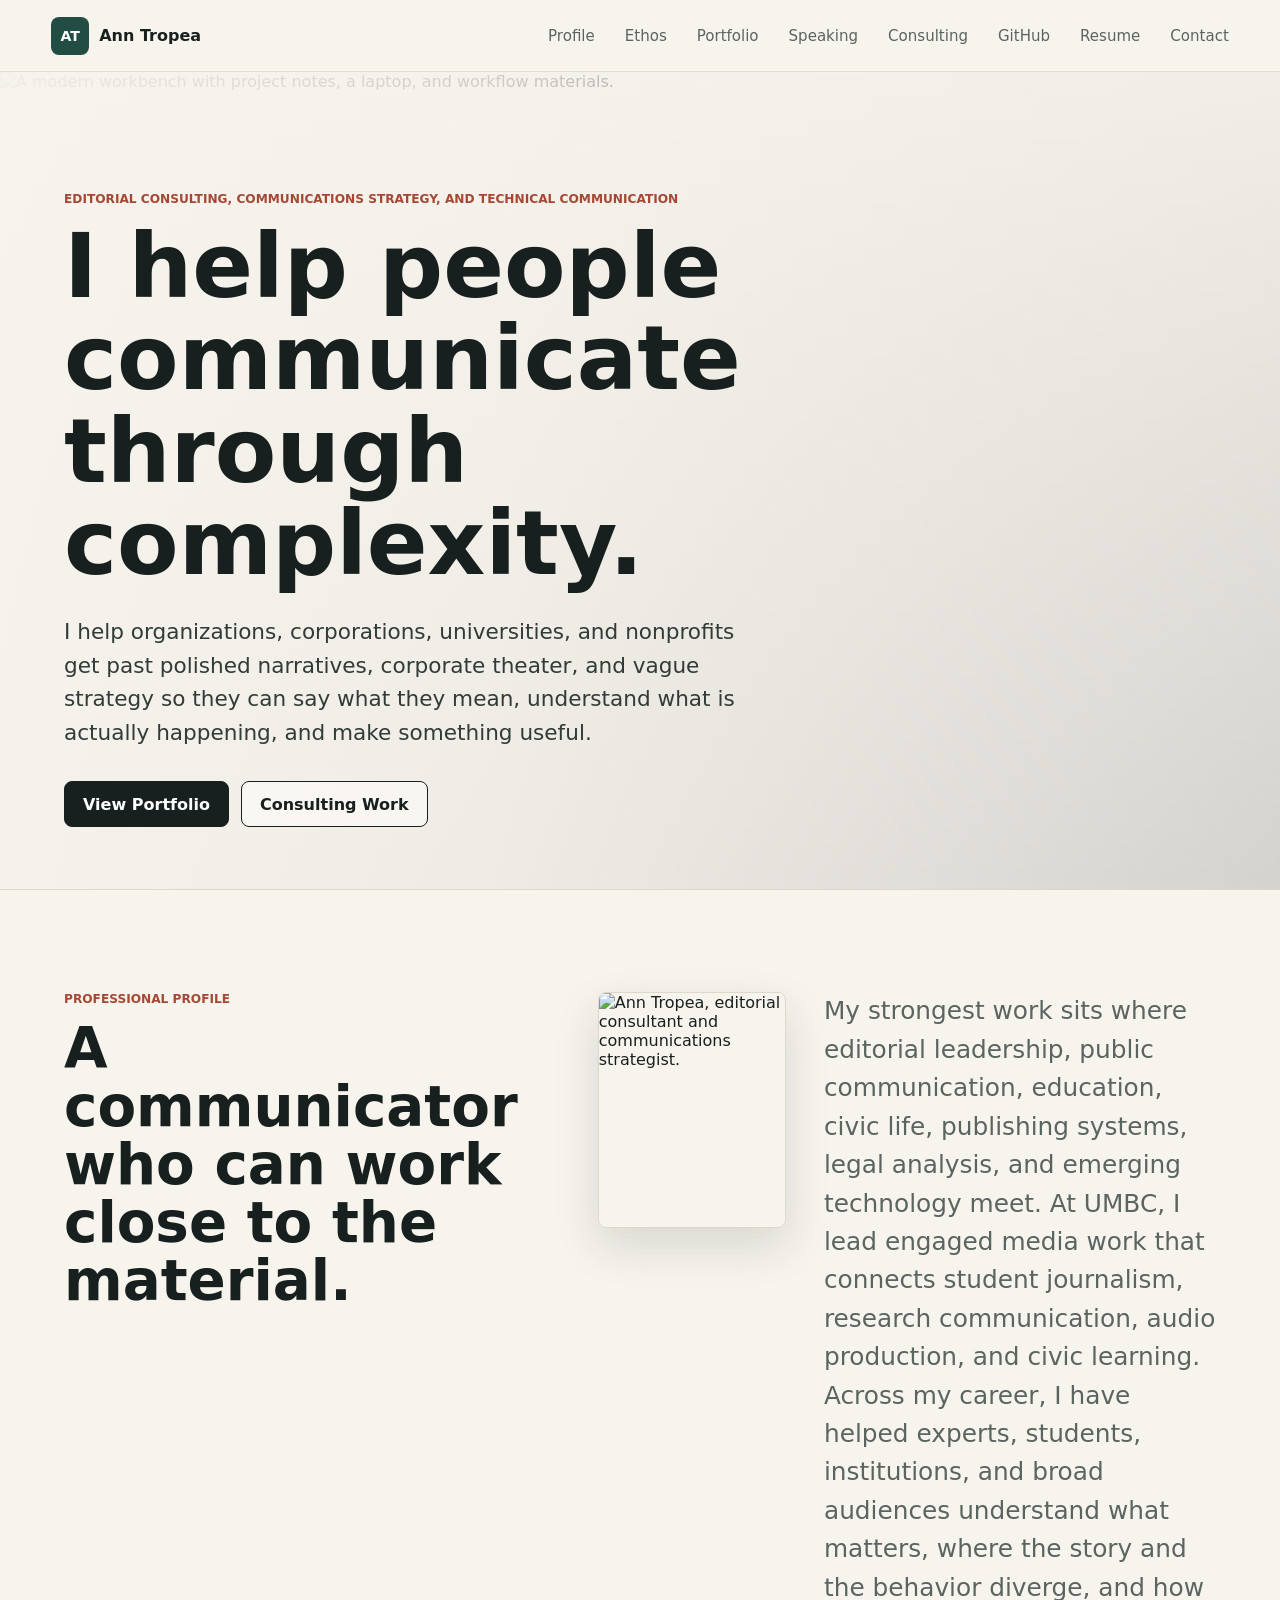
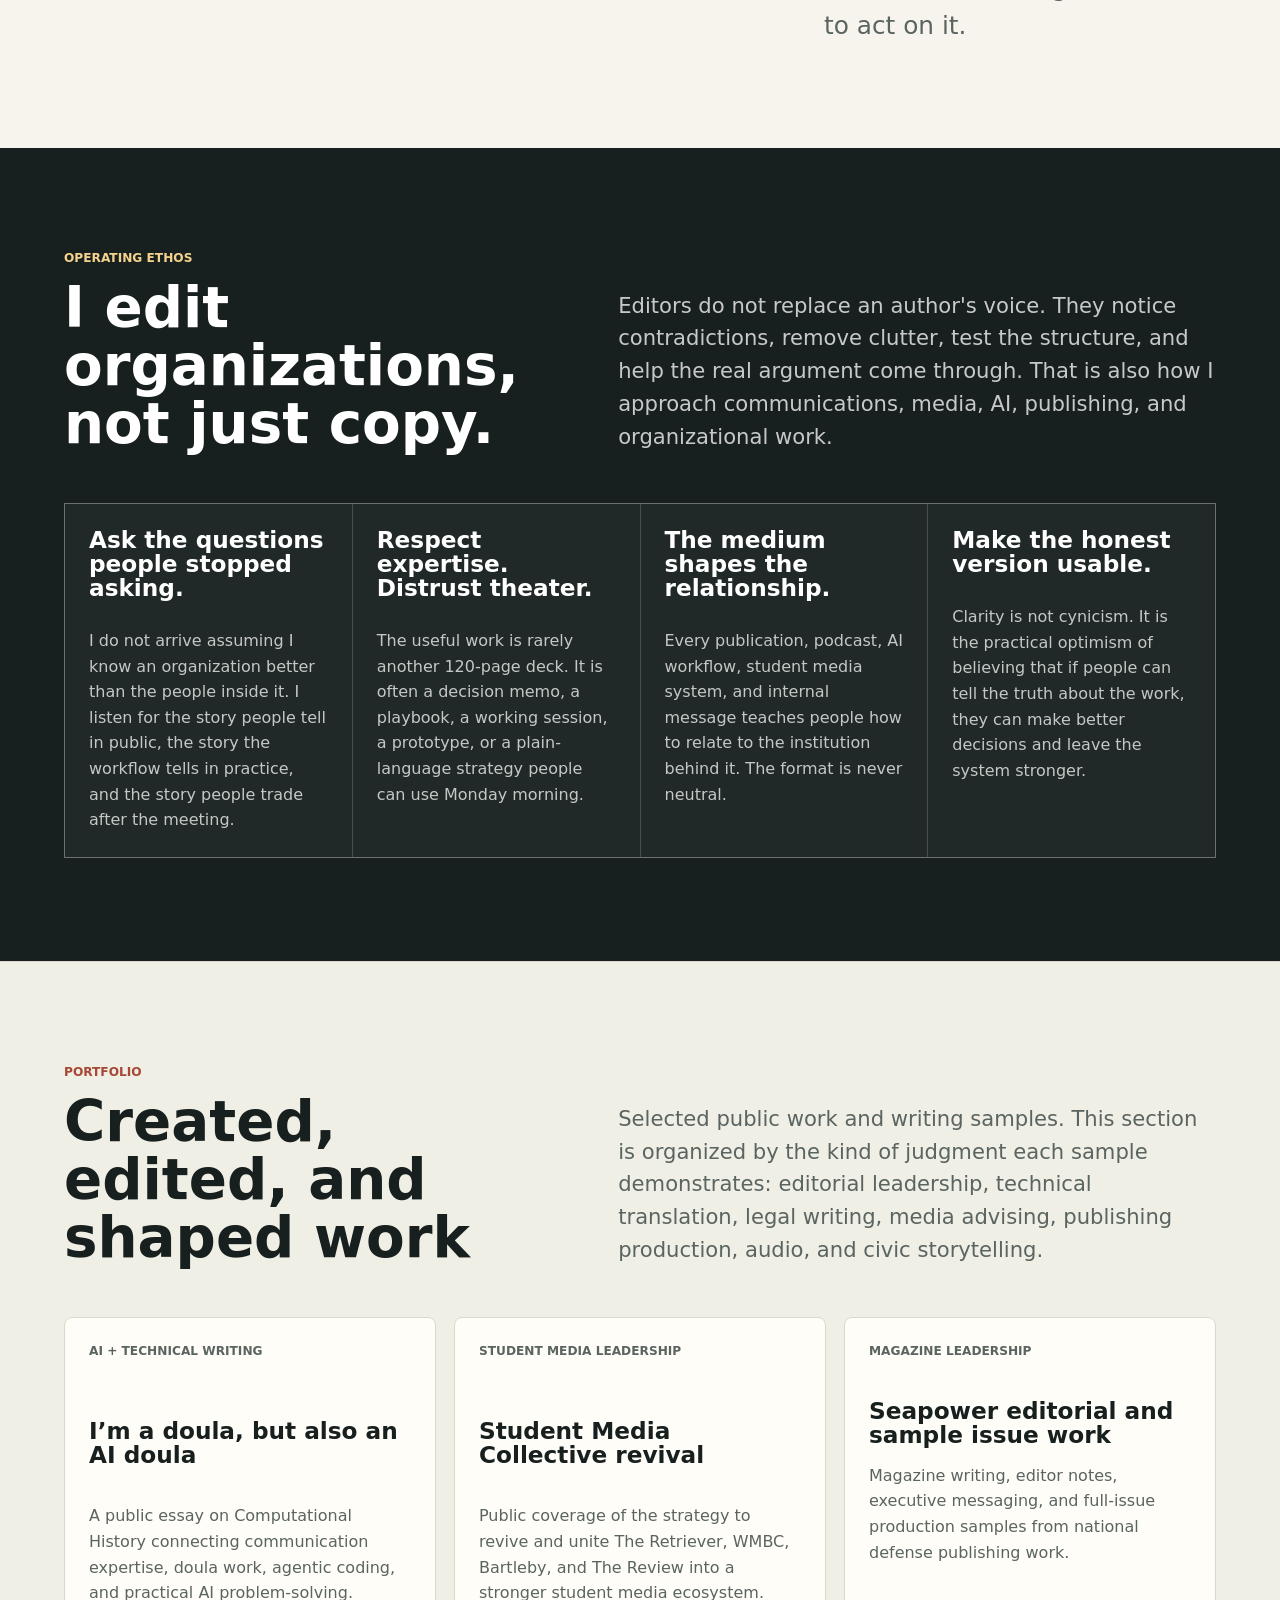
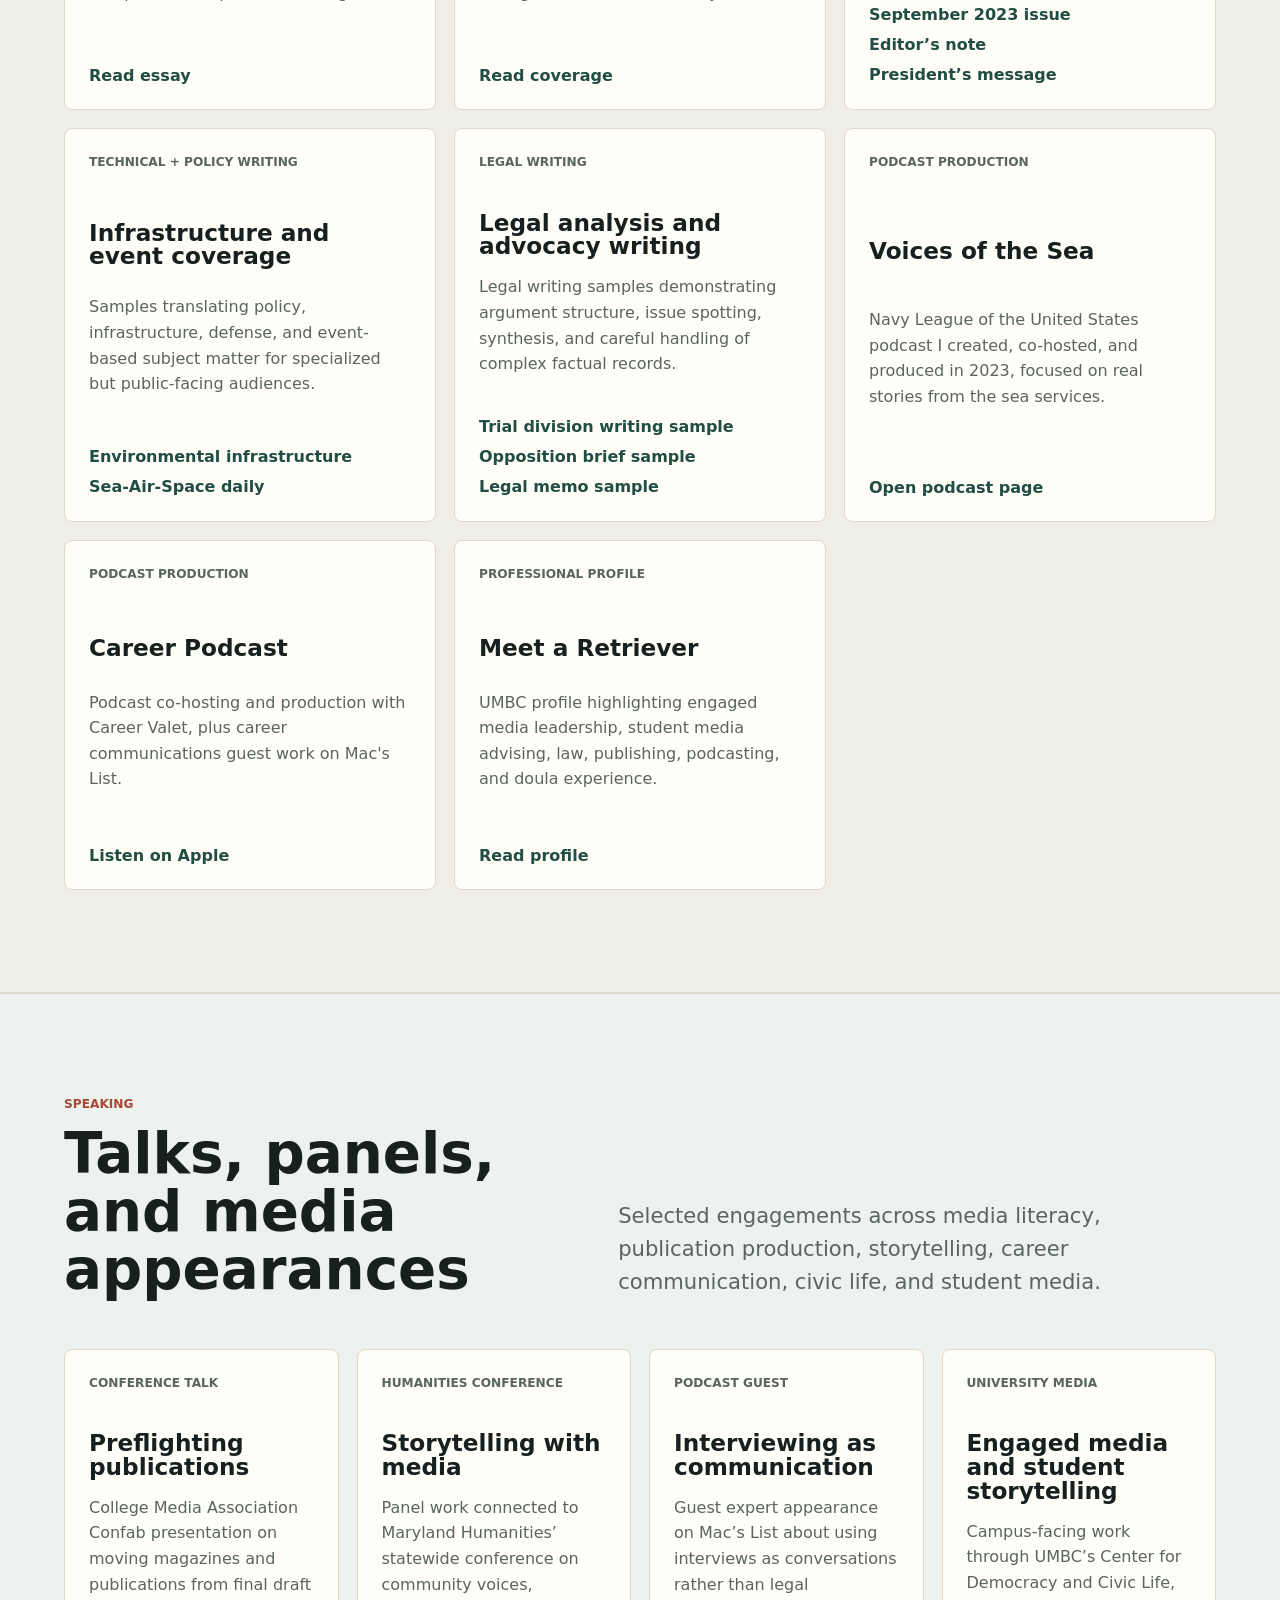
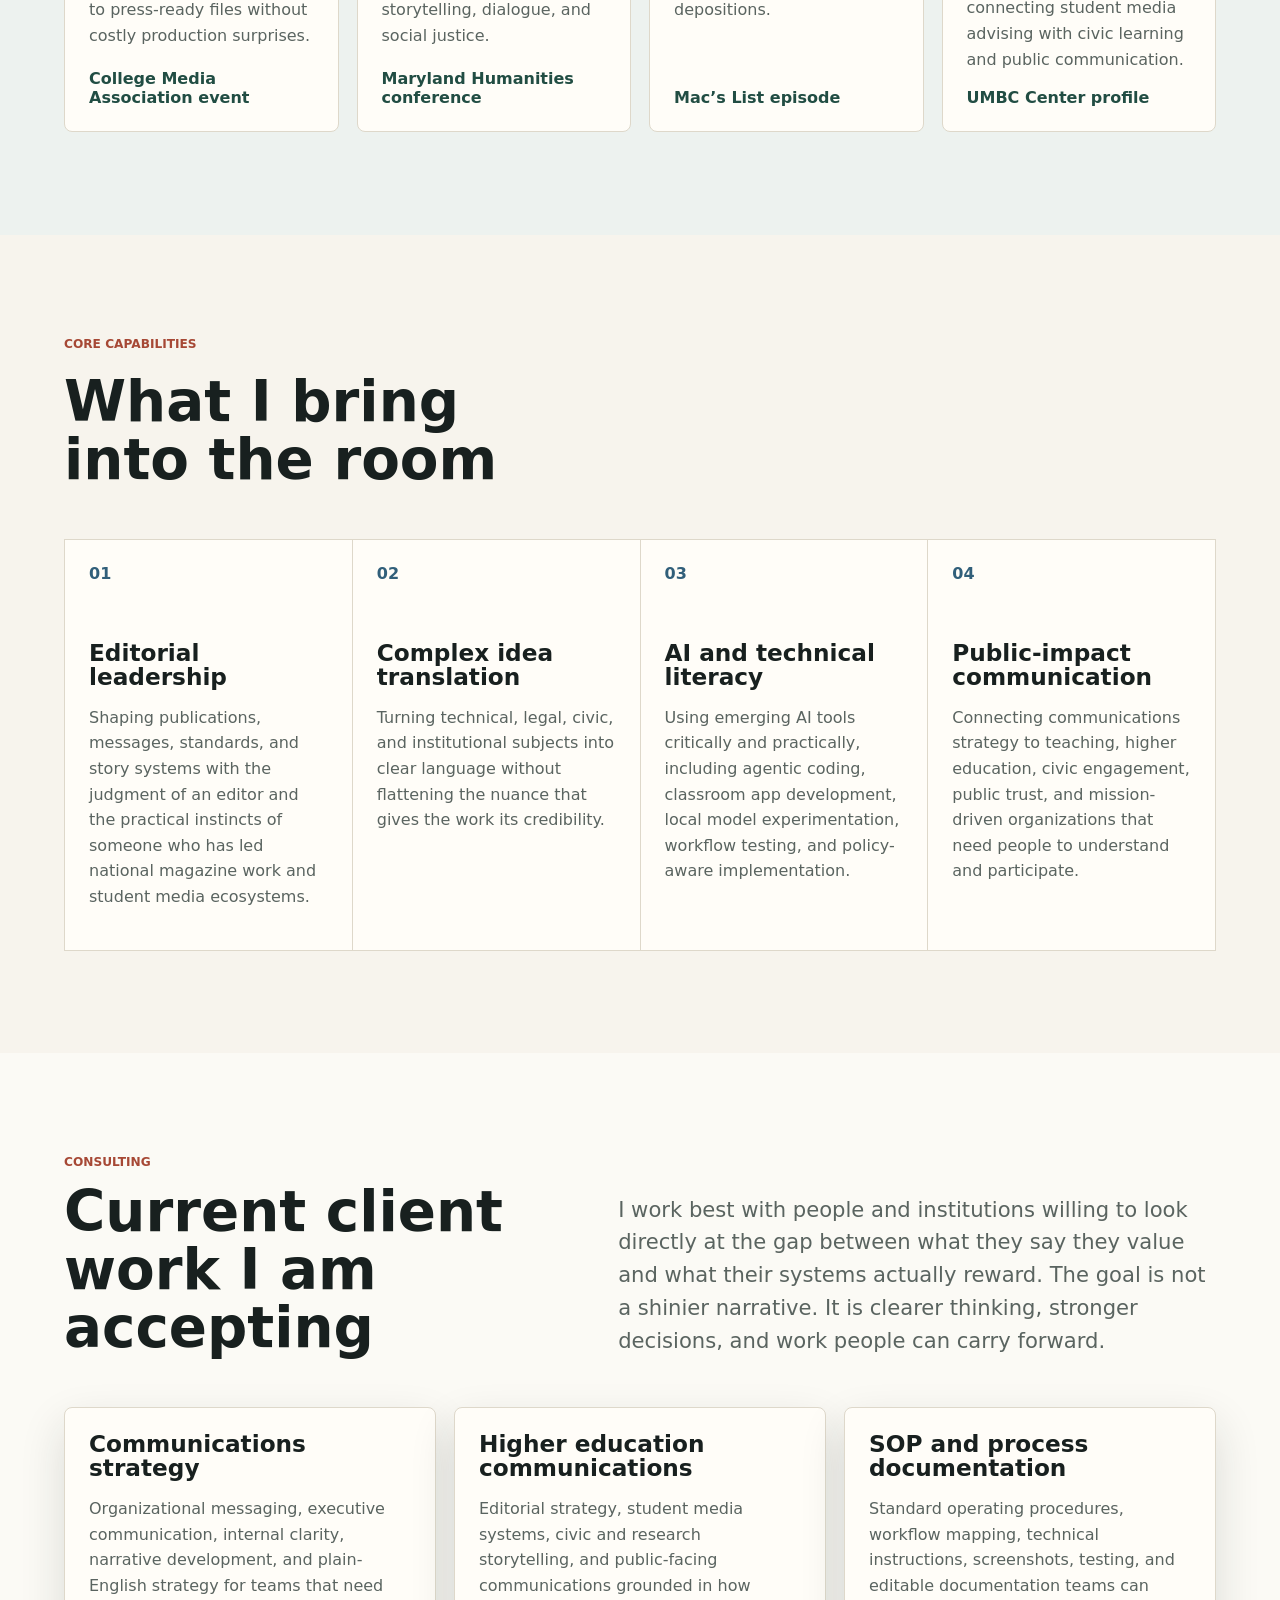
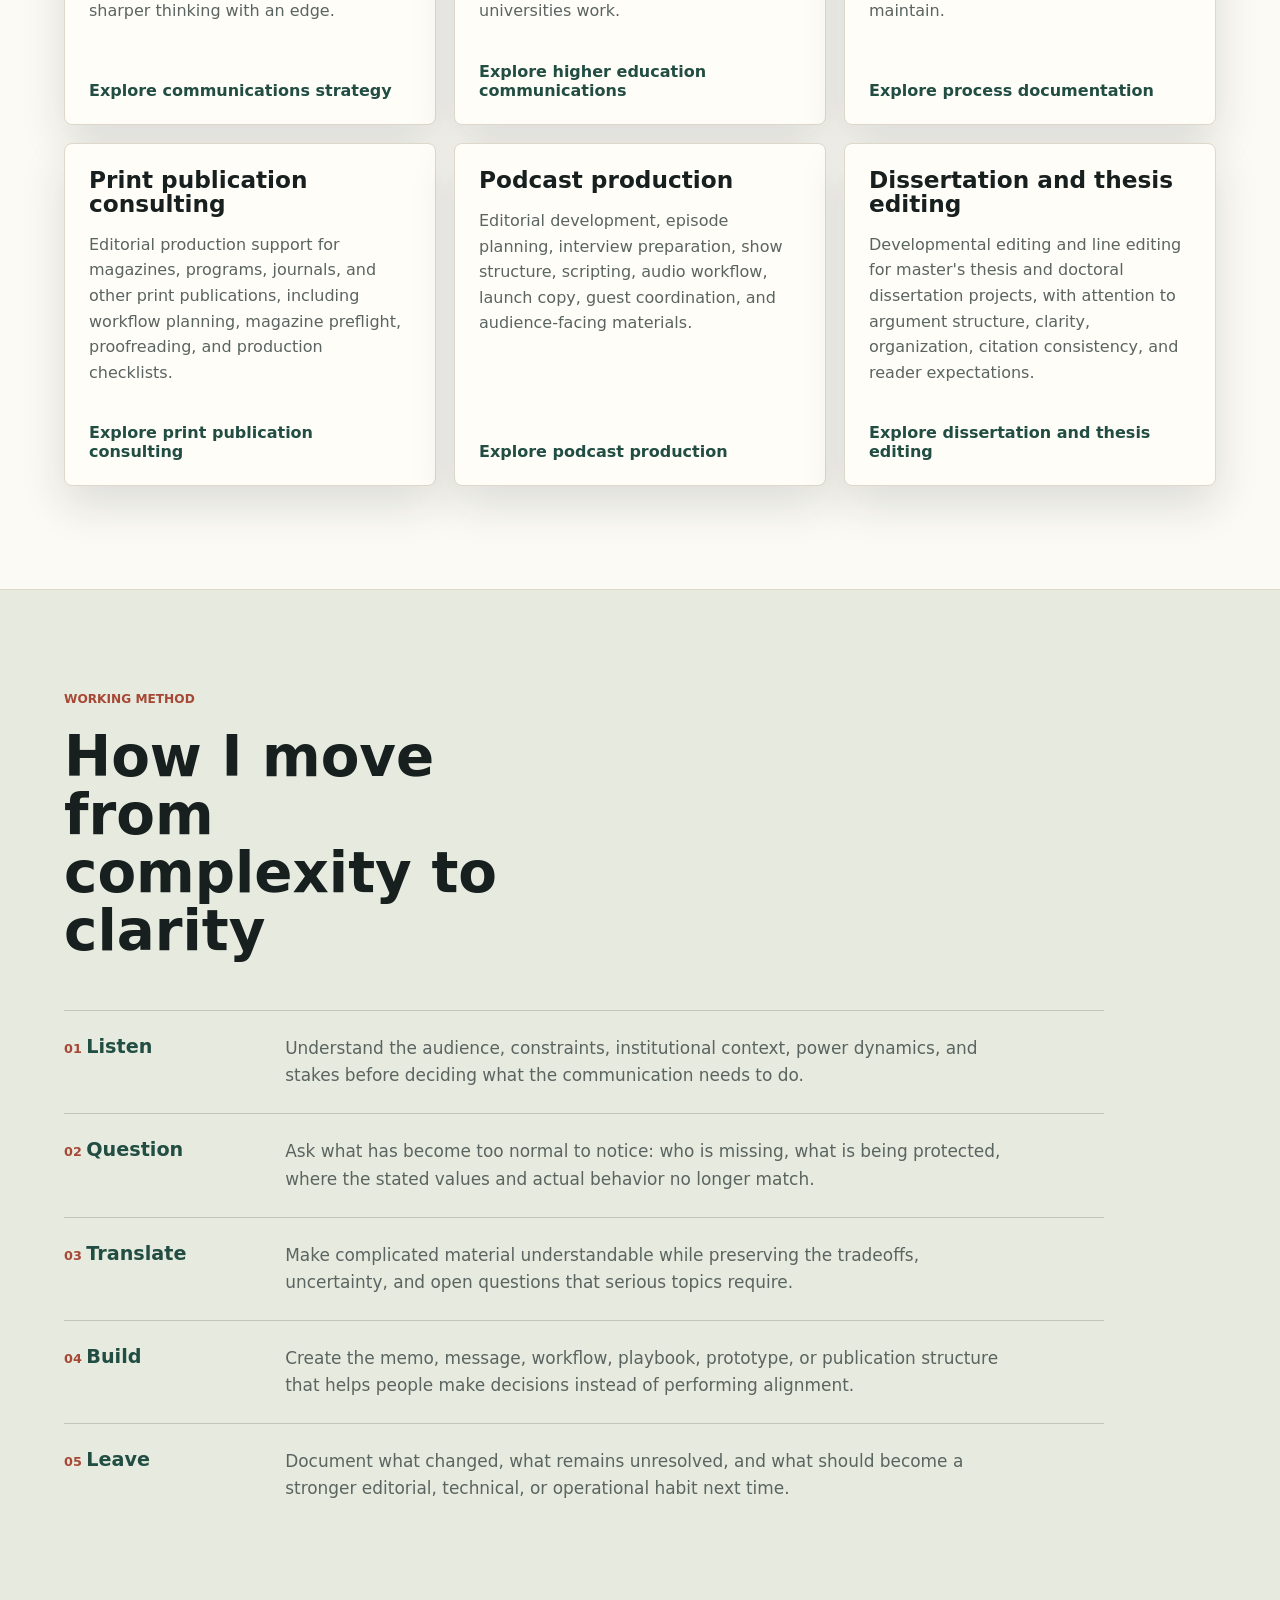
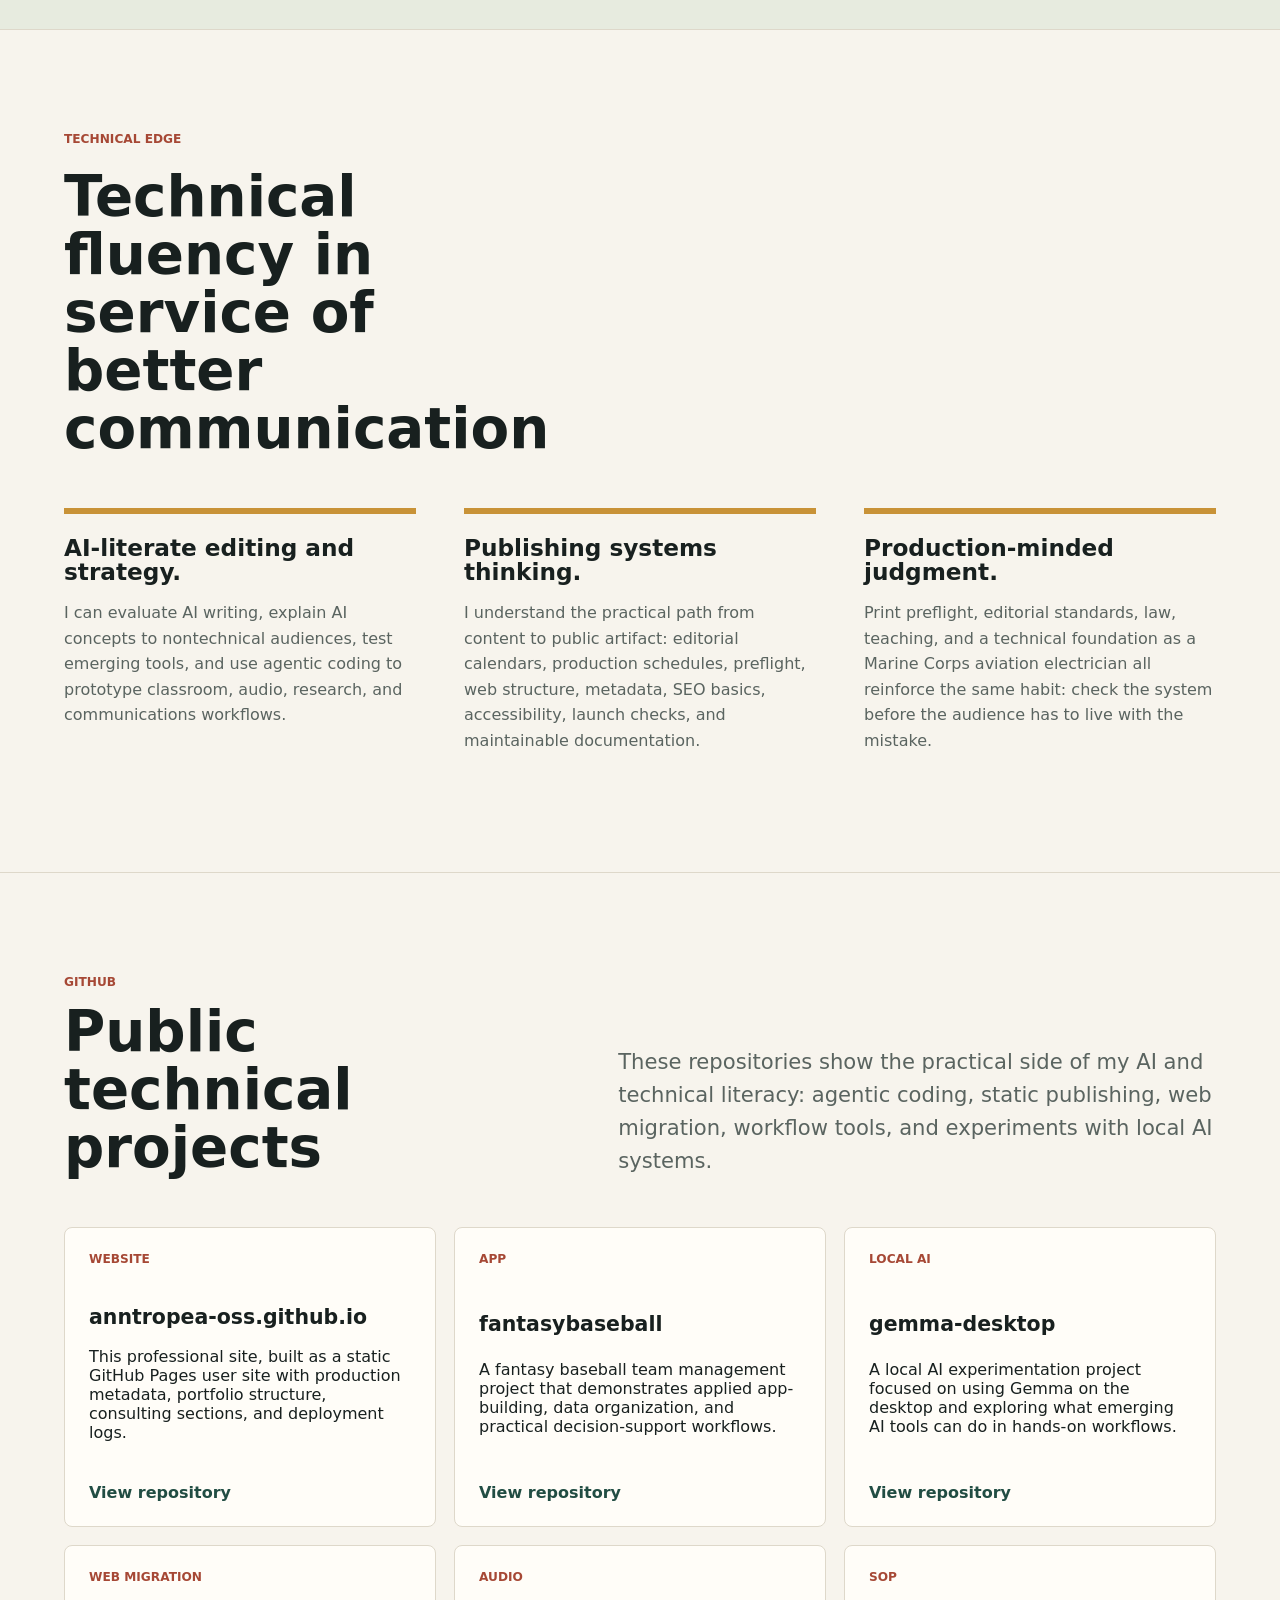
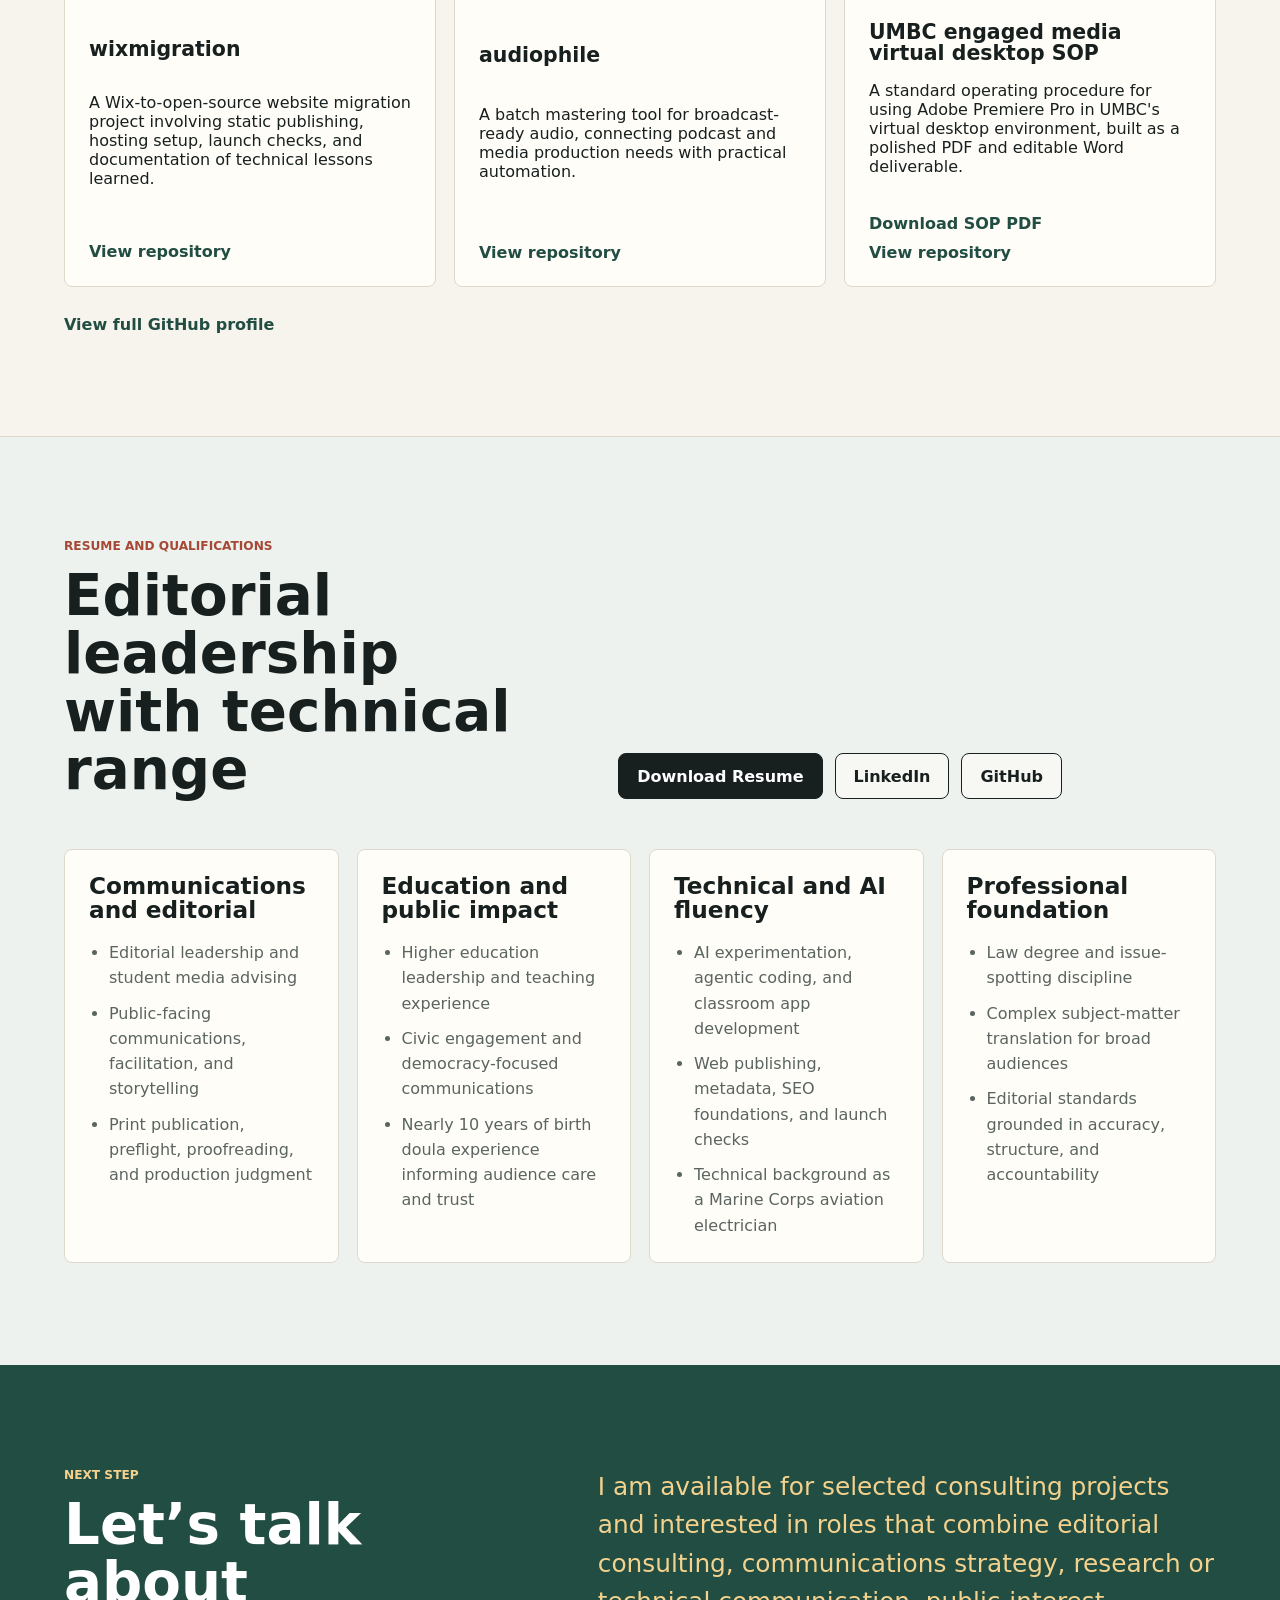
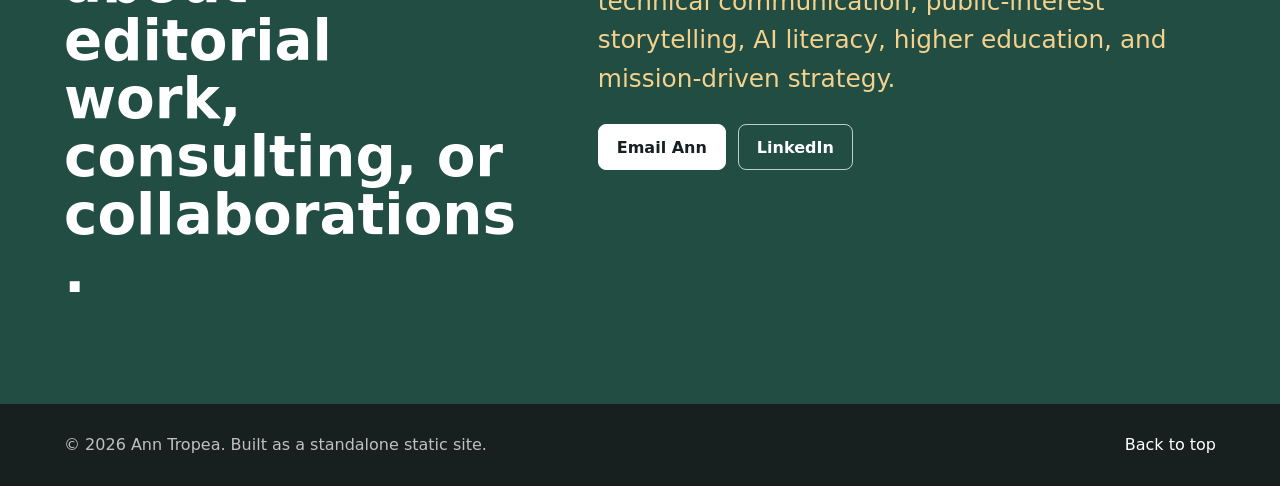
==== commit 4b7c4723: "Add communications strategy SEO page" ====
--- a/index.html
+++ b/index.html
@@ -10,8 +10,8 @@
       gtag('js', new Date());
       gtag('config', 'G-M5VMC4W6X3');
     </script>
-    <title>Ann Tropea | Editorial Consultant and Technical Communicator</title>
-    <meta name="description" content="Editorial consultant Ann Tropea helps organizations think clearly, communicate honestly, and build useful editorial, media, AI, documentation, podcast, and publishing systems.">
+    <title>Ann Tropea | Communications Strategy Consultant</title>
+    <meta name="description" content="Communications strategy consultant for organizations, corporations, universities, and nonprofits that need honest messaging, editorial judgment, AI literacy, and useful systems.">
     <meta name="author" content="Ann Tropea">
     <meta name="google-site-verification" content="o7-OpqwRdQE6AgBySnhKEAZLx_SohOeTX9LPf0odSy8">
     <meta name="robots" content="index, follow, max-image-preview:large, max-snippet:-1, max-video-preview:-1">
@@ -24,8 +24,8 @@
     <meta property="og:site_name" content="Ann Tropea">
     <meta property="og:locale" content="en_US">
     <meta property="og:url" content="https://anntropea-oss.github.io/">
-    <meta property="og:title" content="Ann Tropea | Editorial Consultant and Technical Communicator">
-    <meta property="og:description" content="Editorial consulting for organizations that need clarity, honest communications, AI literacy, podcast production, technical documentation, and useful publishing systems.">
+    <meta property="og:title" content="Ann Tropea | Communications Strategy Consultant">
+    <meta property="og:description" content="Communications strategy for organizations, corporations, universities, and nonprofits that need clarity, honest messaging, editorial judgment, and useful systems.">
     <meta property="og:image" content="https://anntropea-oss.github.io/assets/social-preview.png">
     <meta property="og:image:secure_url" content="https://anntropea-oss.github.io/assets/social-preview.png">
     <meta property="og:image:type" content="image/png">
@@ -33,8 +33,8 @@
     <meta property="og:image:height" content="630">
     <meta property="og:image:alt" content="Ann Tropea editorial and technical communication portfolio preview.">
     <meta name="twitter:card" content="summary_large_image">
-    <meta name="twitter:title" content="Ann Tropea | Editorial Consultant and Technical Communicator">
-    <meta name="twitter:description" content="Editorial consulting for organizational clarity, honest communications, AI literacy, podcast production, documentation, and publishing systems.">
+    <meta name="twitter:title" content="Ann Tropea | Communications Strategy Consultant">
+    <meta name="twitter:description" content="Communications strategy for organizations, corporations, universities, and nonprofits that need clarity, honest messaging, and editorial judgment.">
     <meta name="twitter:image" content="https://anntropea-oss.github.io/assets/social-preview.png">
     <link rel="icon" href="favicon.svg" type="image/svg+xml">
     <link rel="stylesheet" href="styles.css?v=20260731-1">
@@ -47,7 +47,7 @@
             "@id": "https://anntropea-oss.github.io/#website",
             "url": "https://anntropea-oss.github.io/",
             "name": "Ann Tropea",
-            "description": "Professional portfolio for Ann Tropea, an editorial consultant, communications strategist, technical communicator, AI literacy practitioner, podcast producer, legal writer, and print publication consultant who helps organizations think more clearly and communicate more honestly.",
+            "description": "Professional portfolio for Ann Tropea, a communications strategy consultant, editorial consultant, technical communicator, AI literacy practitioner, podcast producer, legal writer, and print publication consultant who helps organizations, corporations, universities, and nonprofits think more clearly and communicate more honestly.",
             "inLanguage": "en-US",
             "publisher": {
               "@id": "https://anntropea-oss.github.io/#person"
@@ -57,7 +57,7 @@
             "@type": "ProfilePage",
             "@id": "https://anntropea-oss.github.io/#profile-page",
             "url": "https://anntropea-oss.github.io/",
-            "name": "Ann Tropea | Editorial Consultant and Technical Communicator",
+            "name": "Ann Tropea | Communications Strategy Consultant",
             "description": "Portfolio, writing samples, consulting services, speaking engagements, resume, and technical projects for Ann Tropea.",
             "inLanguage": "en-US",
             "isPartOf": {
@@ -77,6 +77,7 @@
               "https://anntropea-oss.github.io/#ethos",
               "https://anntropea-oss.github.io/#speaking",
               "https://anntropea-oss.github.io/#consulting",
+              "https://anntropea-oss.github.io/communications-strategy-consultant/",
               "https://anntropea-oss.github.io/print-publication-consulting/",
               "https://anntropea-oss.github.io/sop-process-documentation/",
               "https://anntropea-oss.github.io/higher-education-communications/",
@@ -94,7 +95,7 @@
             "email": "mailto:anntropea@gmail.com",
             "image": "https://anntropea-oss.github.io/assets/images/ann-tropea-headshot.jpg",
             "jobTitle": "Editorial consultant, communications strategist, and technical communicator",
-            "description": "Ann Tropea works across editorial leadership, communications strategy, technical communication, AI literacy, higher education media, podcast production, legal writing, organizational clarity, and print publication consulting.",
+            "description": "Ann Tropea works across communications strategy, editorial leadership, technical communication, AI literacy, higher education media, podcast production, legal writing, organizational clarity, and print publication consulting for organizations, corporations, universities, and nonprofits.",
             "sameAs": [
               "https://www.linkedin.com/in/ann-tropea",
               "https://github.com/anntropea-oss",
@@ -113,6 +114,10 @@
             "knowsAbout": [
               "Editorial consulting",
               "Communications strategy",
+              "Communications strategy consultant",
+              "Organizational communications consultant",
+              "Internal communications",
+              "Executive messaging",
               "Organizational clarity",
               "Plain language strategy",
               "Technical communication",
@@ -164,7 +169,7 @@
         <div class="hero-content">
           <p class="kicker">Editorial consulting, communications strategy, and technical communication</p>
           <h1 id="hero-title">I help people communicate through complexity.</h1>
-          <p class="hero-copy">I help organizations get past polished narratives, corporate theater, and vague strategy so they can say what they mean, understand what is actually happening, and make something useful.</p>
+          <p class="hero-copy">I help organizations, corporations, universities, and nonprofits get past polished narratives, corporate theater, and vague strategy so they can say what they mean, understand what is actually happening, and make something useful.</p>
           <div class="hero-actions" aria-label="Primary actions">
             <a class="button primary" href="#portfolio">View Portfolio</a>
             <a class="button secondary" href="#consulting">Consulting Work</a>
@@ -356,6 +361,11 @@
           <p>I work best with people and institutions willing to look directly at the gap between what they say they value and what their systems actually reward. The goal is not a shinier narrative. It is clearer thinking, stronger decisions, and work people can carry forward.</p>
         </div>
         <div class="service-grid">
+          <article class="service-card">
+            <h3>Communications strategy</h3>
+            <p>Organizational messaging, executive communication, internal clarity, narrative development, and plain-English strategy for teams that need sharper thinking with an edge.</p>
+            <a href="communications-strategy-consultant/">Explore communications strategy</a>
+          </article>
           <article class="service-card">
             <h3>Higher education communications</h3>
             <p>Editorial strategy, student media systems, civic and research storytelling, and public-facing communications grounded in how universities work.</p>
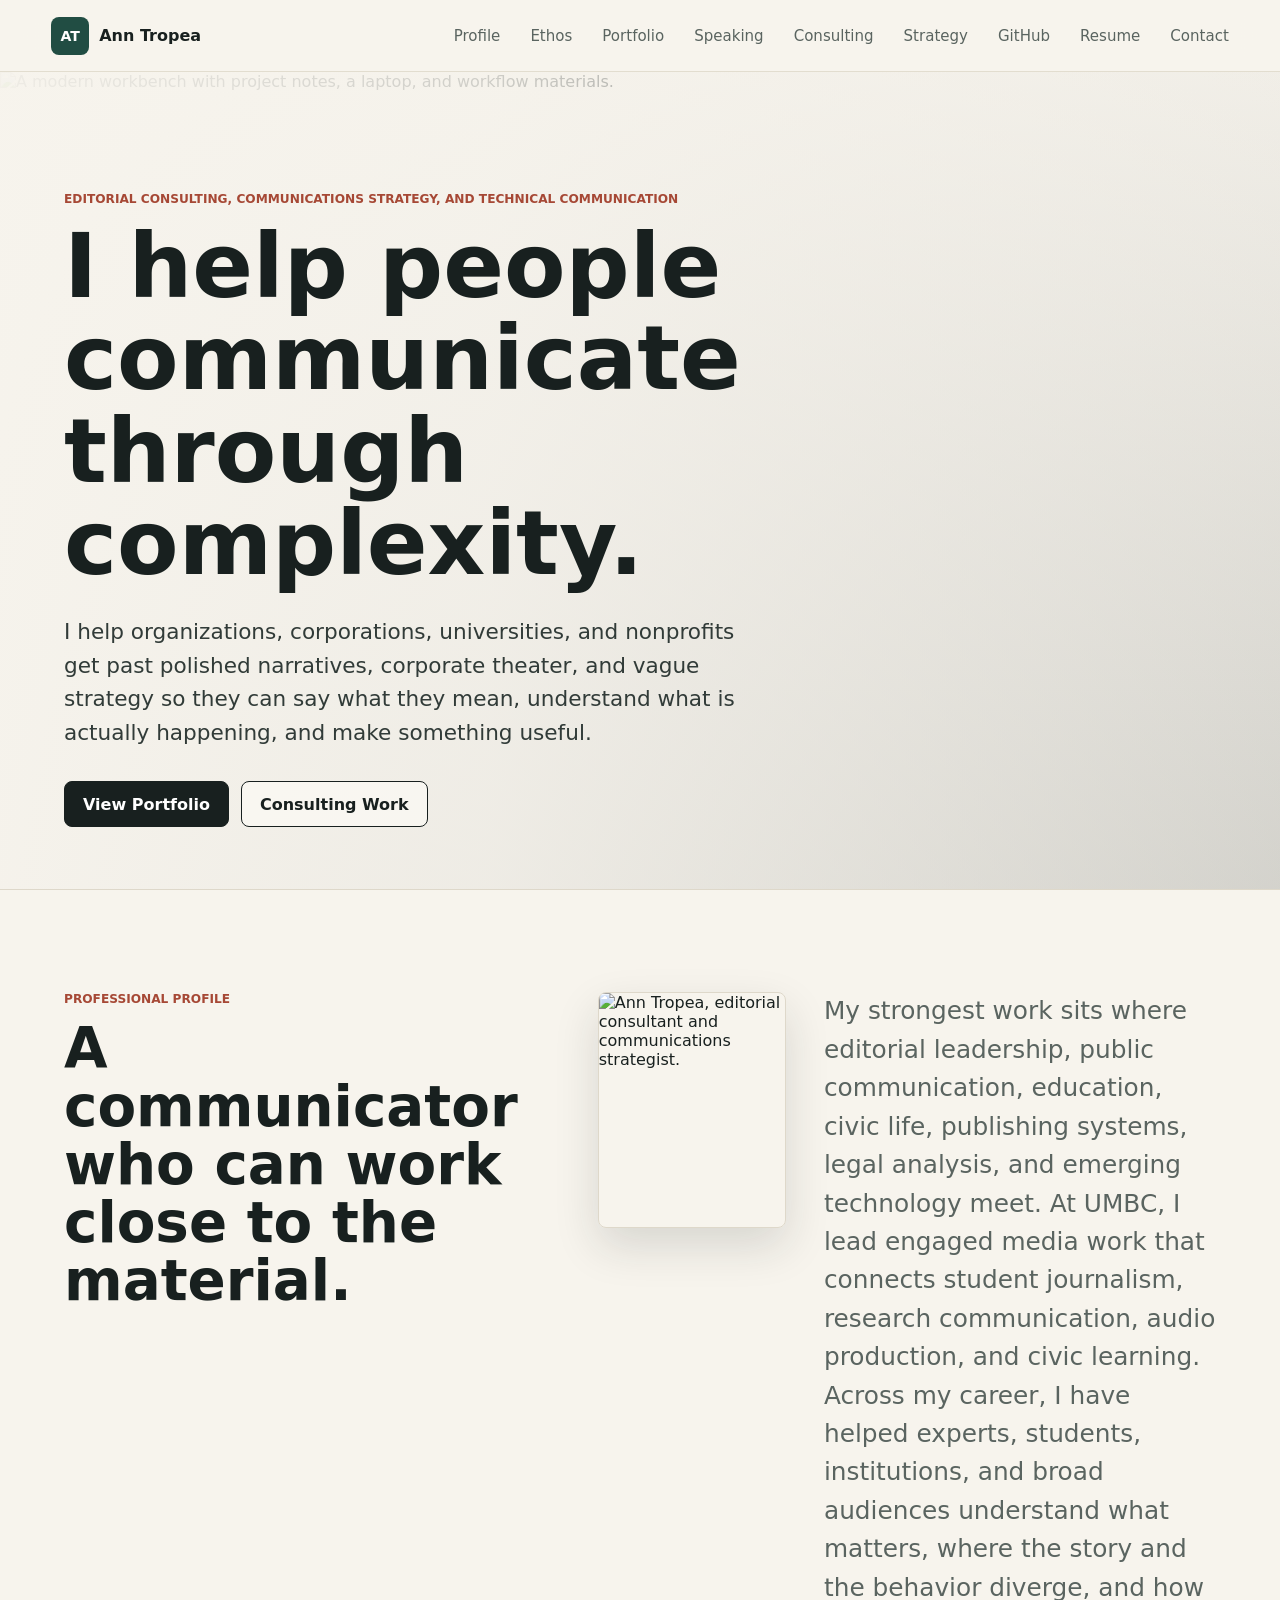
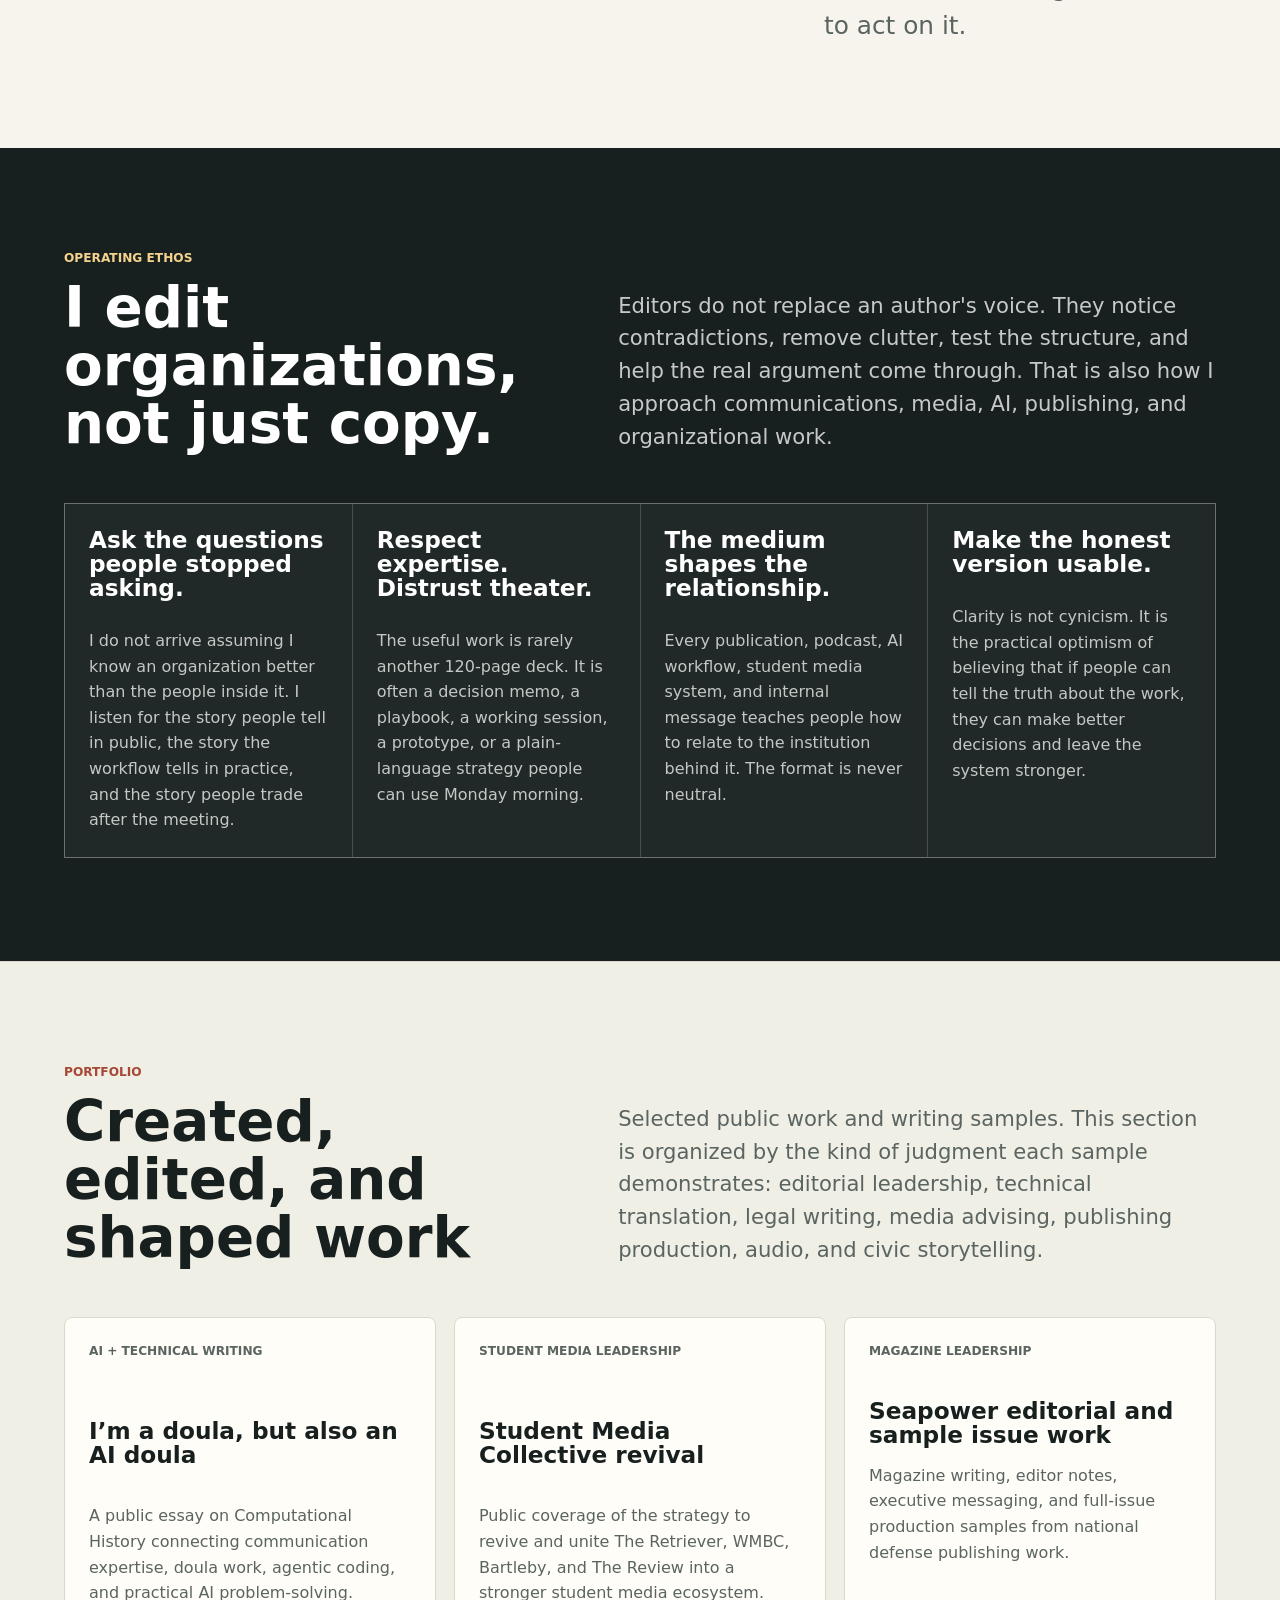
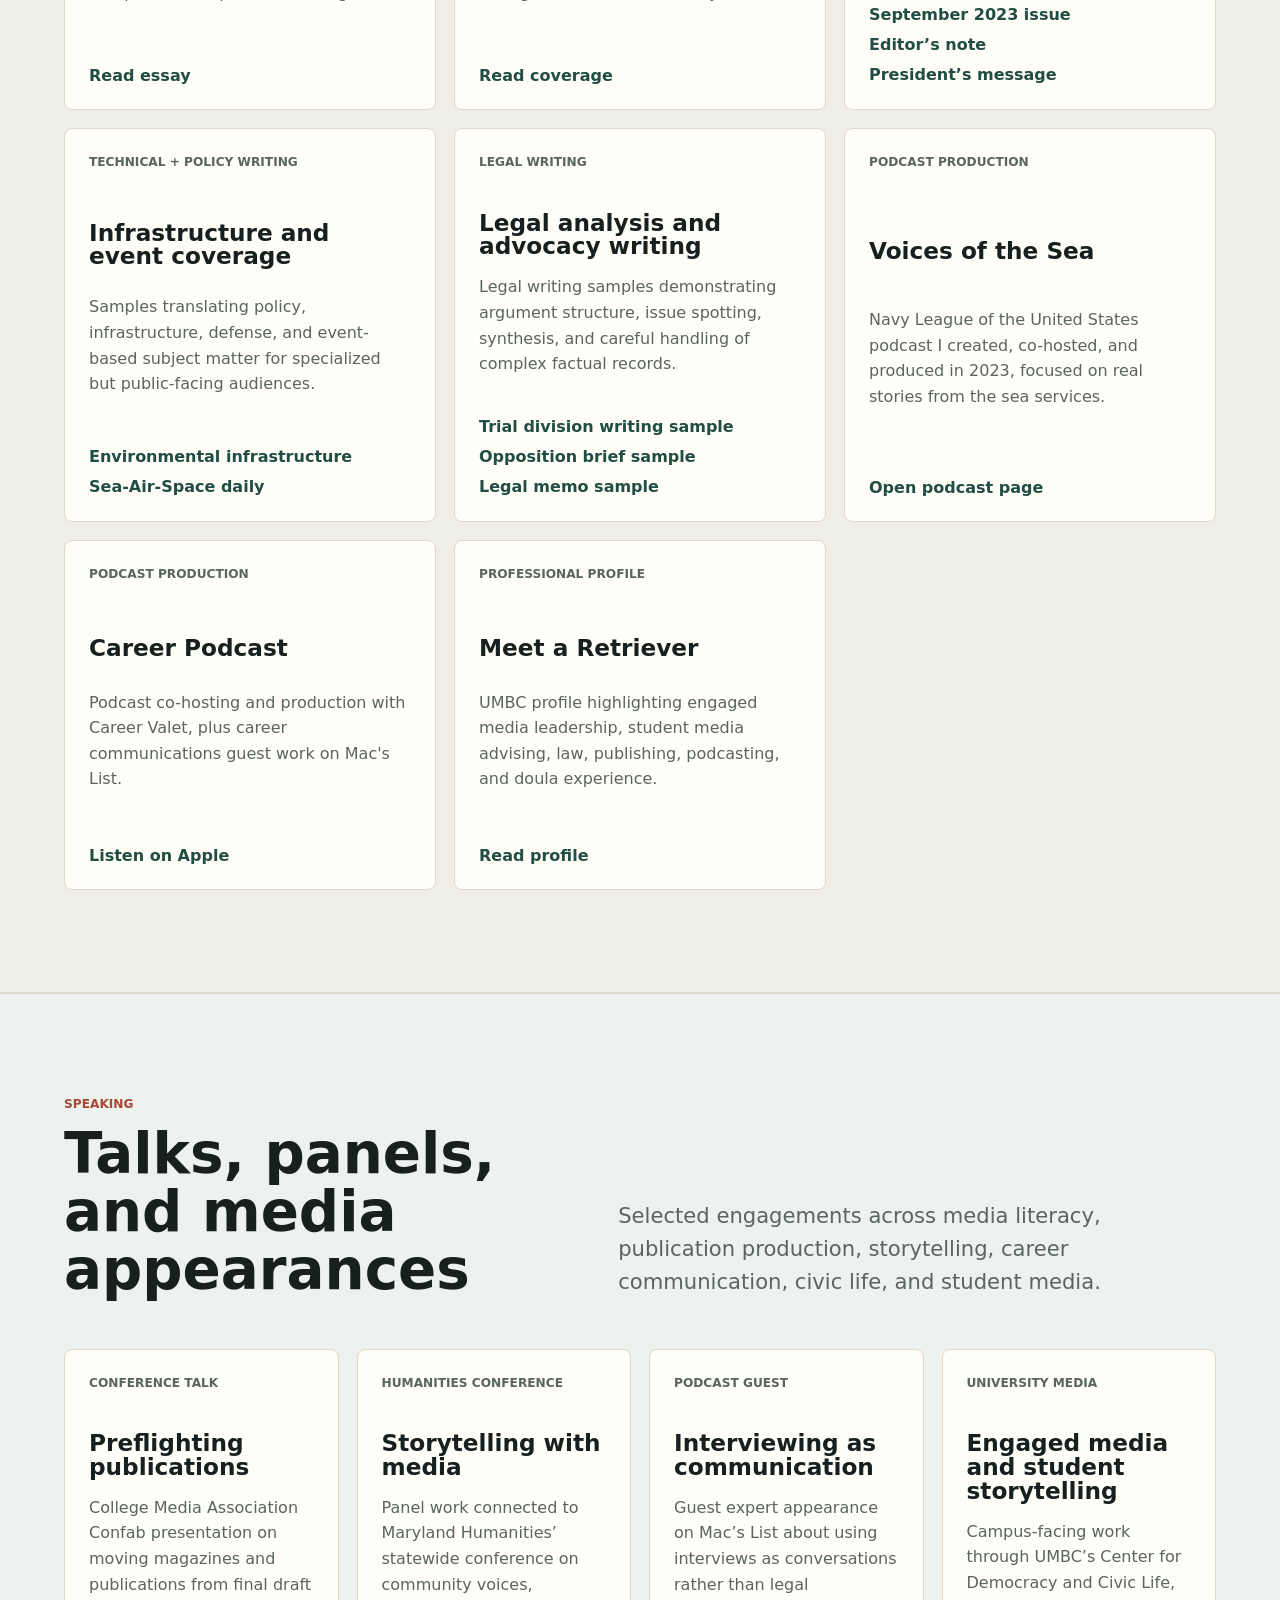
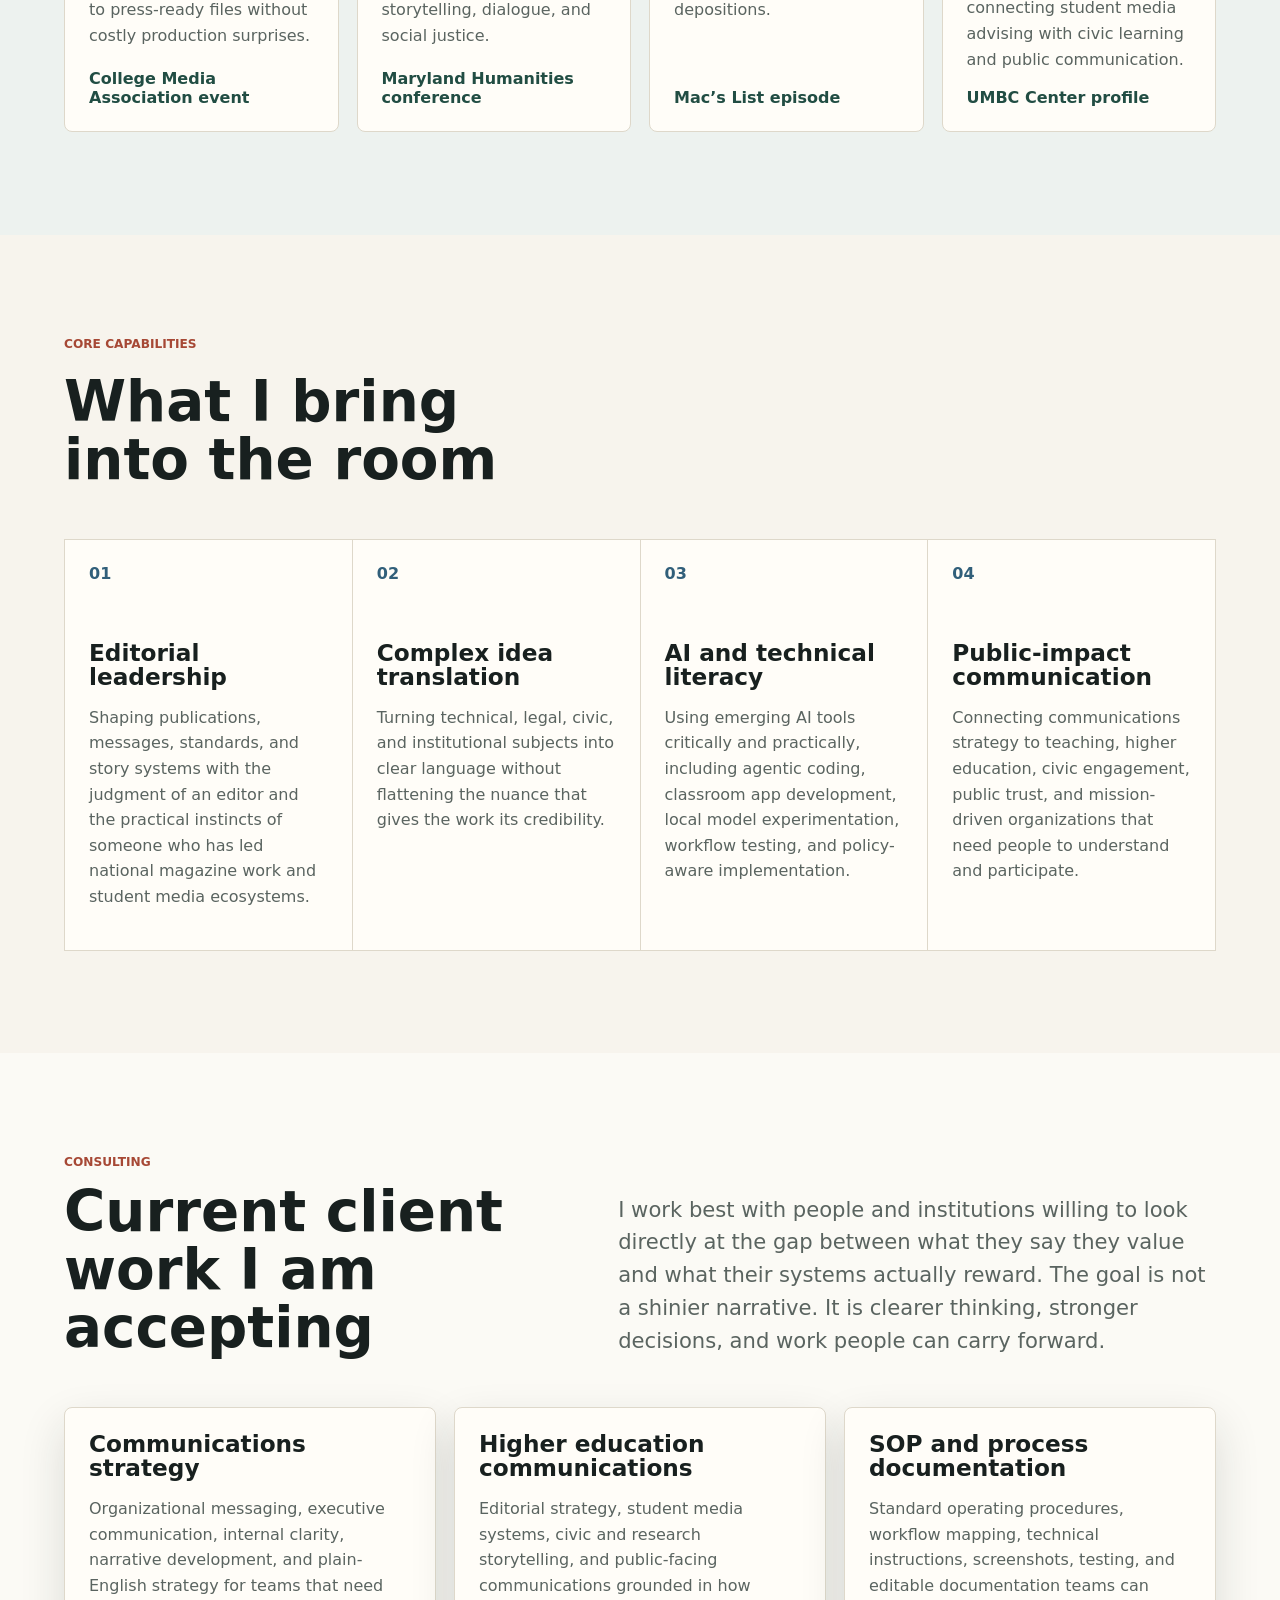
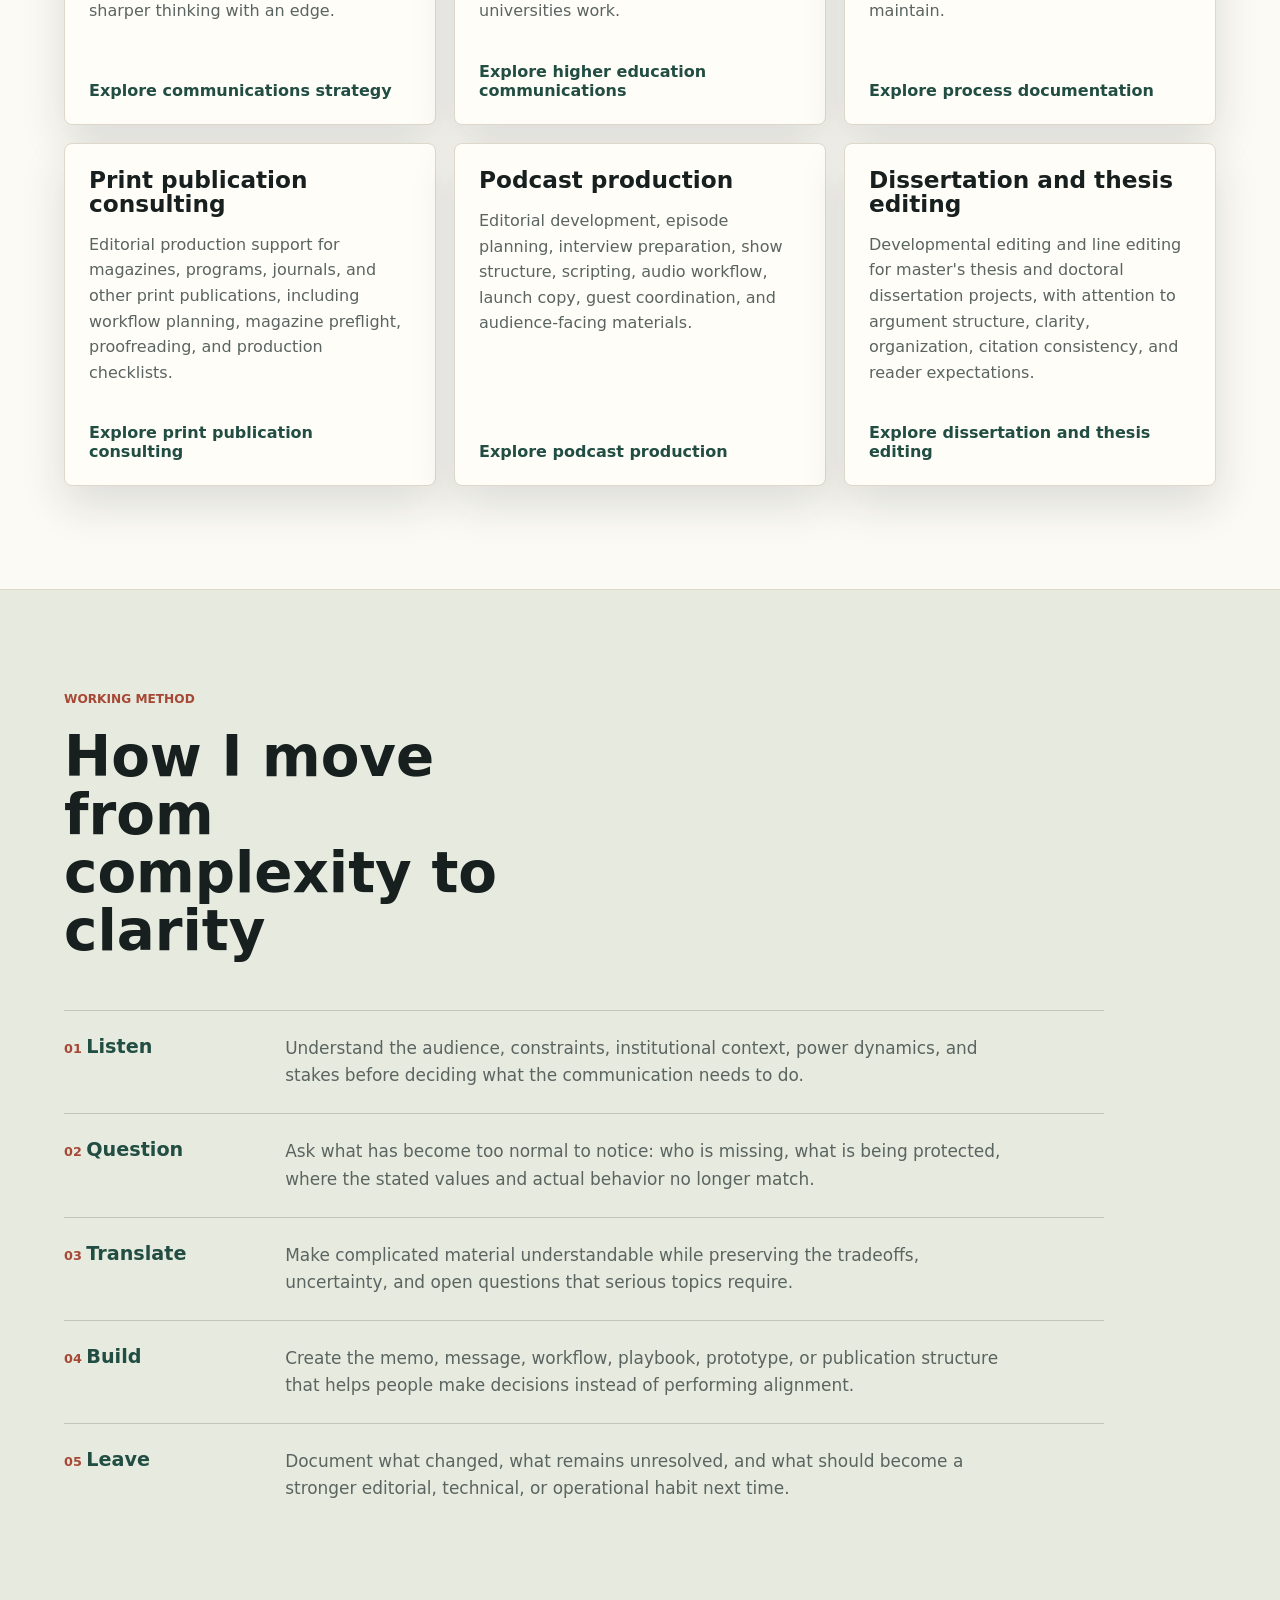
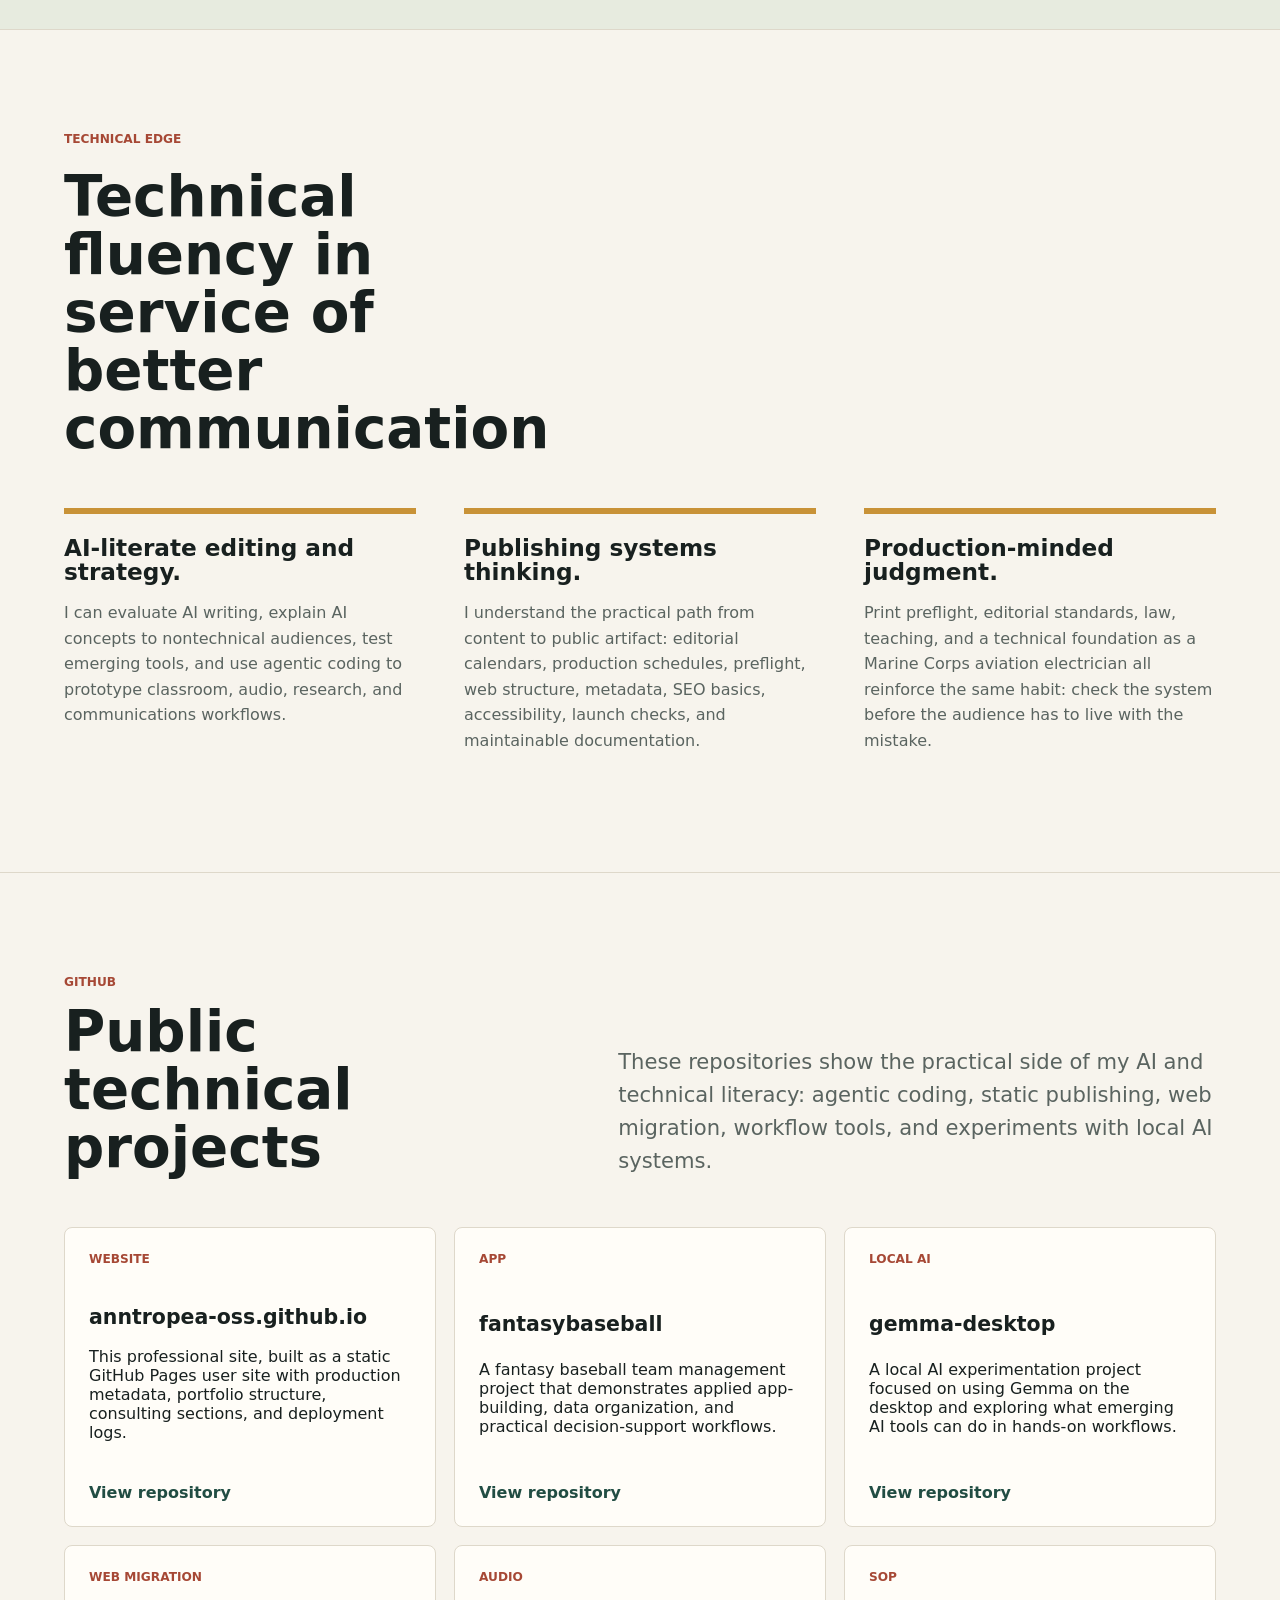
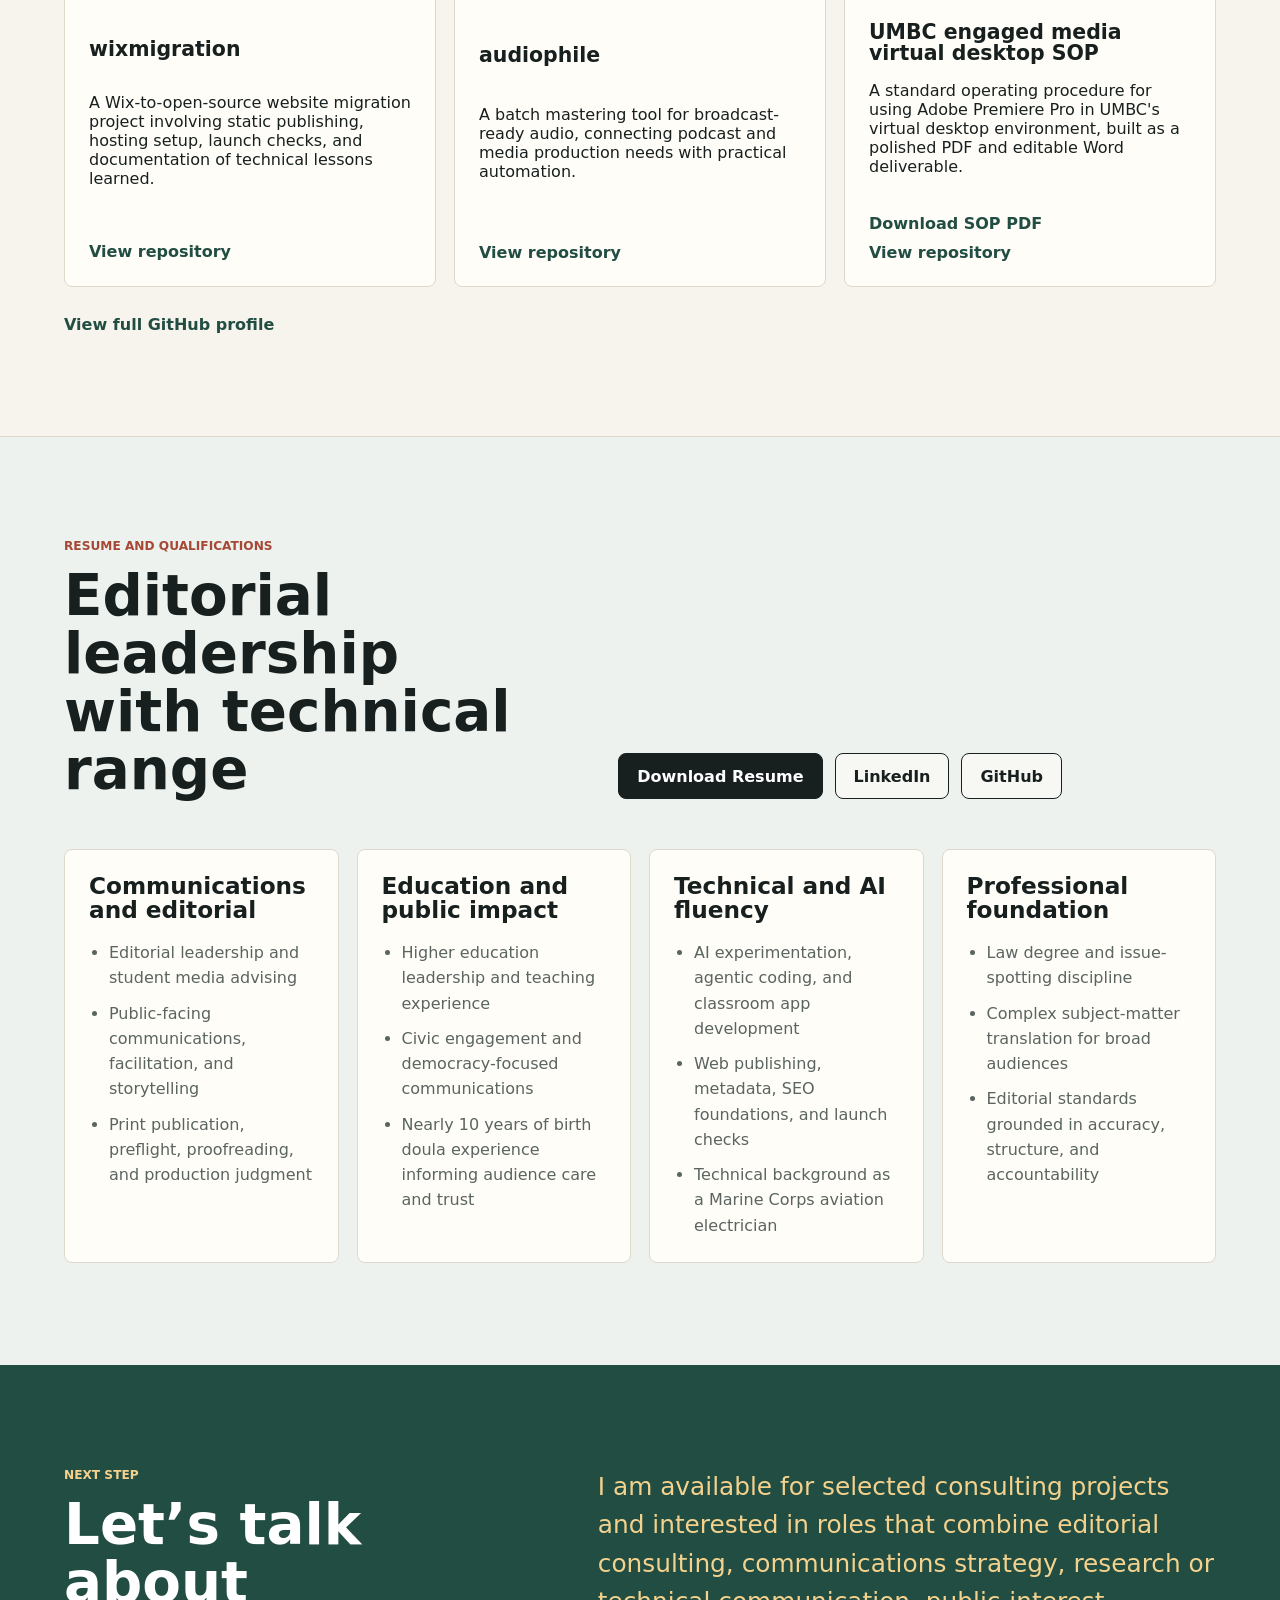
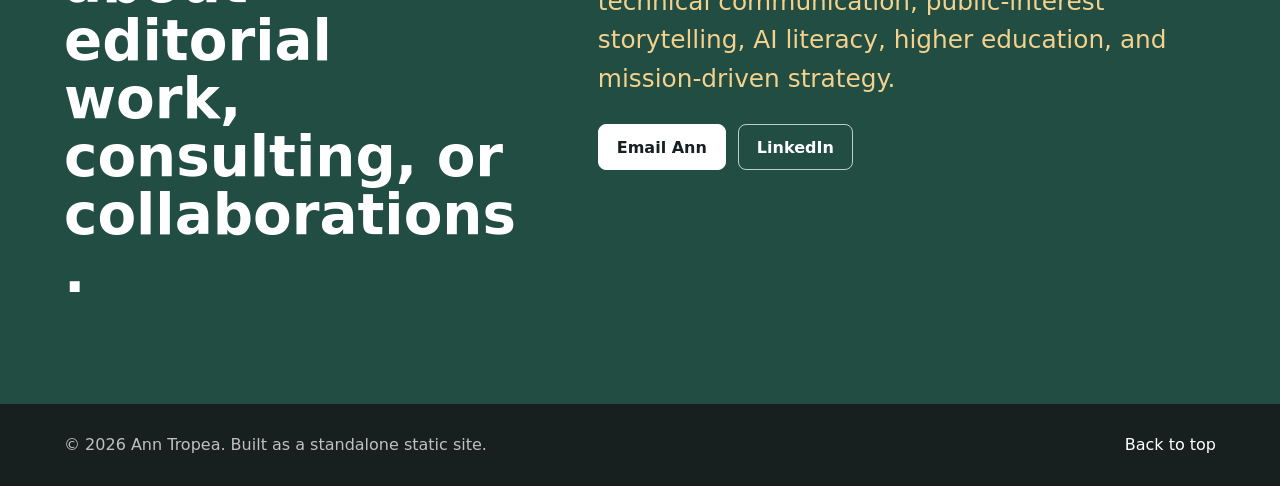
==== commit 4717a4fa: "Add strategy page to navigation" ====
--- a/index.html
+++ b/index.html
@@ -156,6 +156,7 @@
         <a href="#portfolio">Portfolio</a>
         <a href="#speaking">Speaking</a>
         <a href="#consulting">Consulting</a>
+        <a href="communications-strategy-consultant/">Strategy</a>
         <a href="#github">GitHub</a>
         <a href="#resume">Resume</a>
         <a href="#contact">Contact</a>
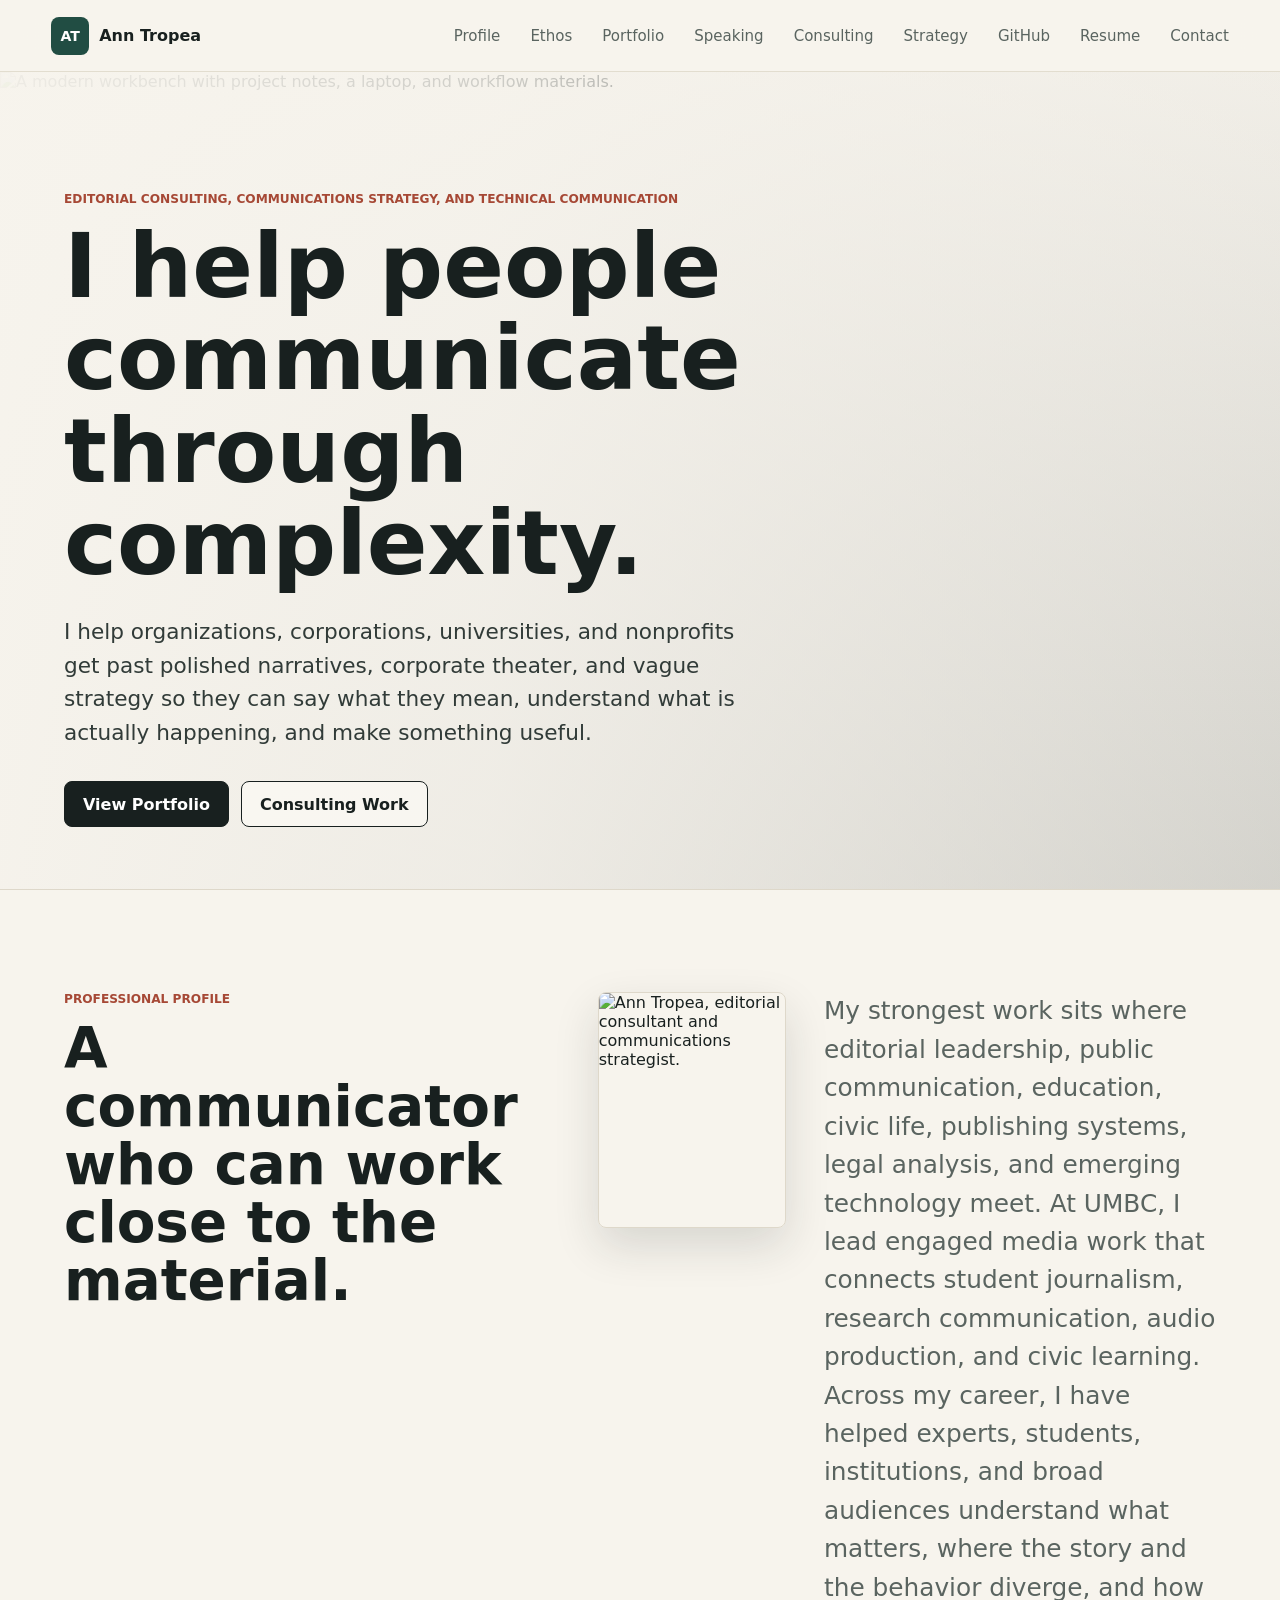
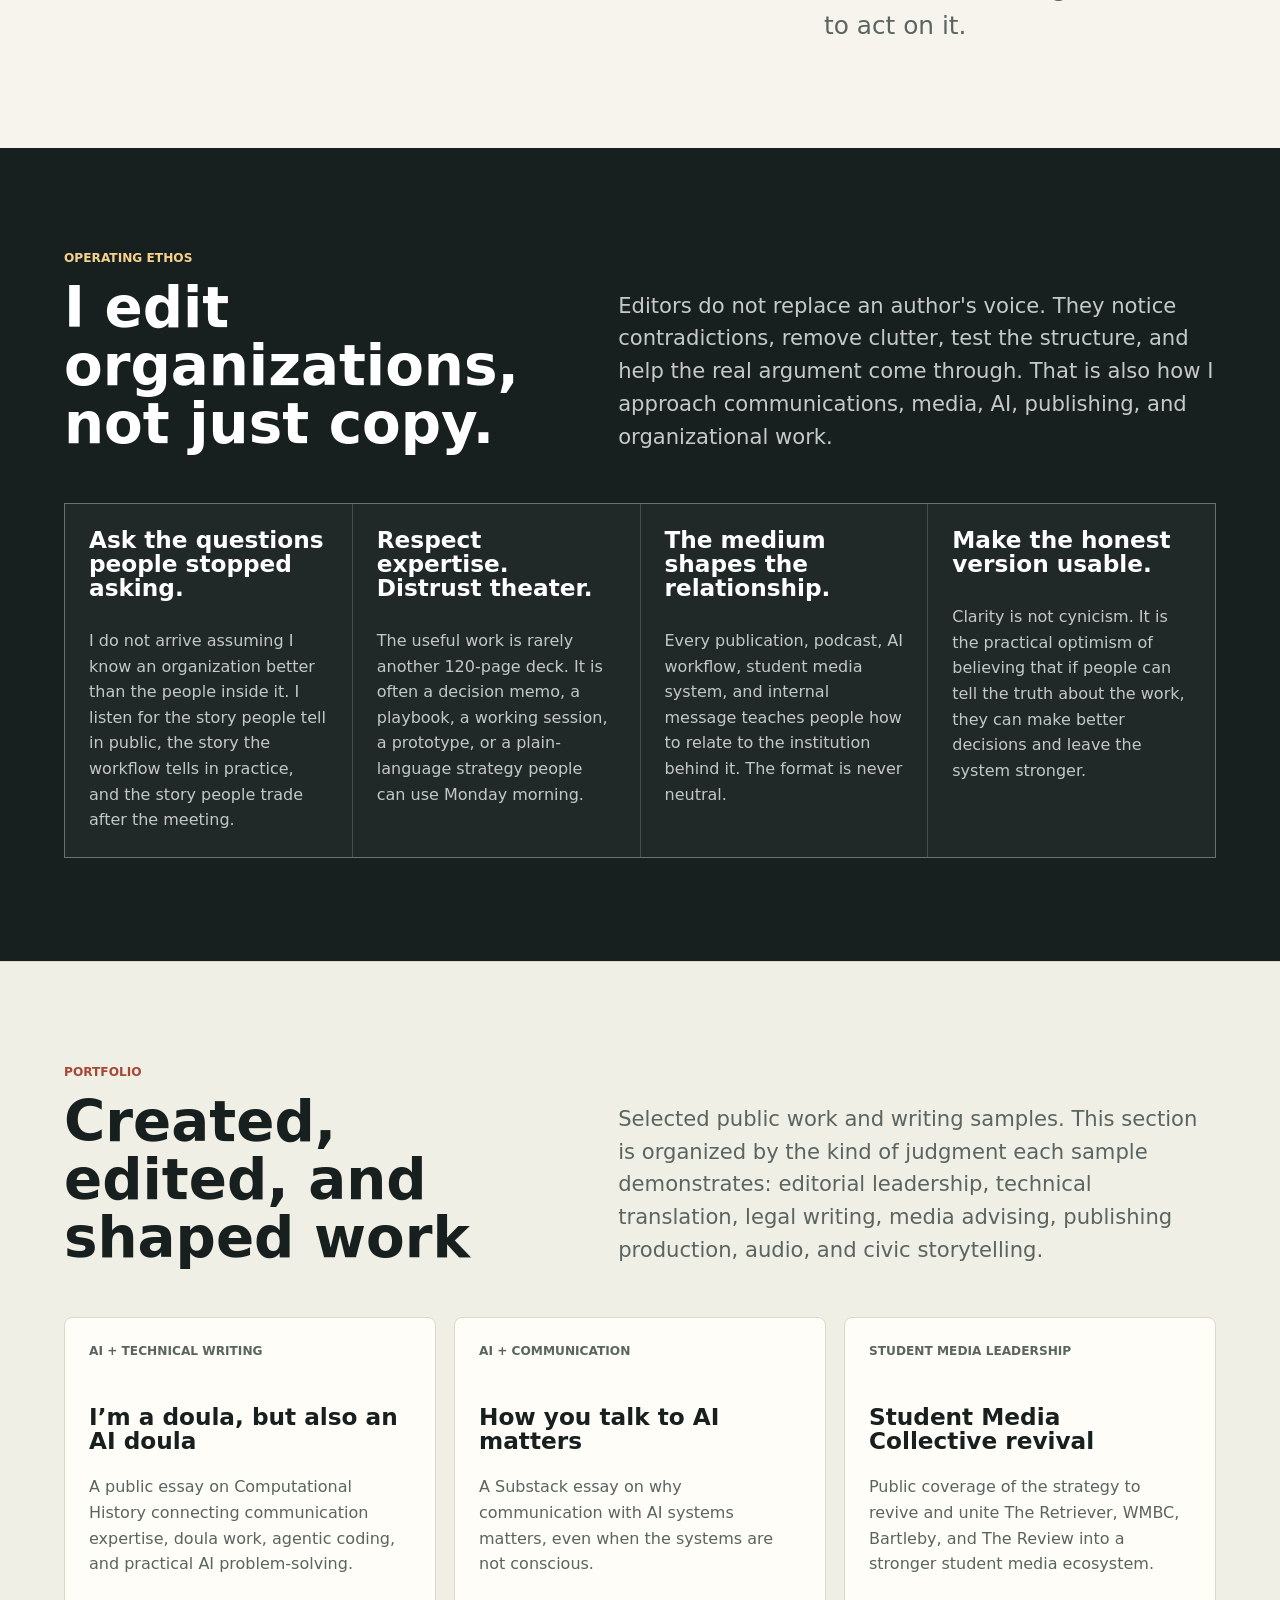
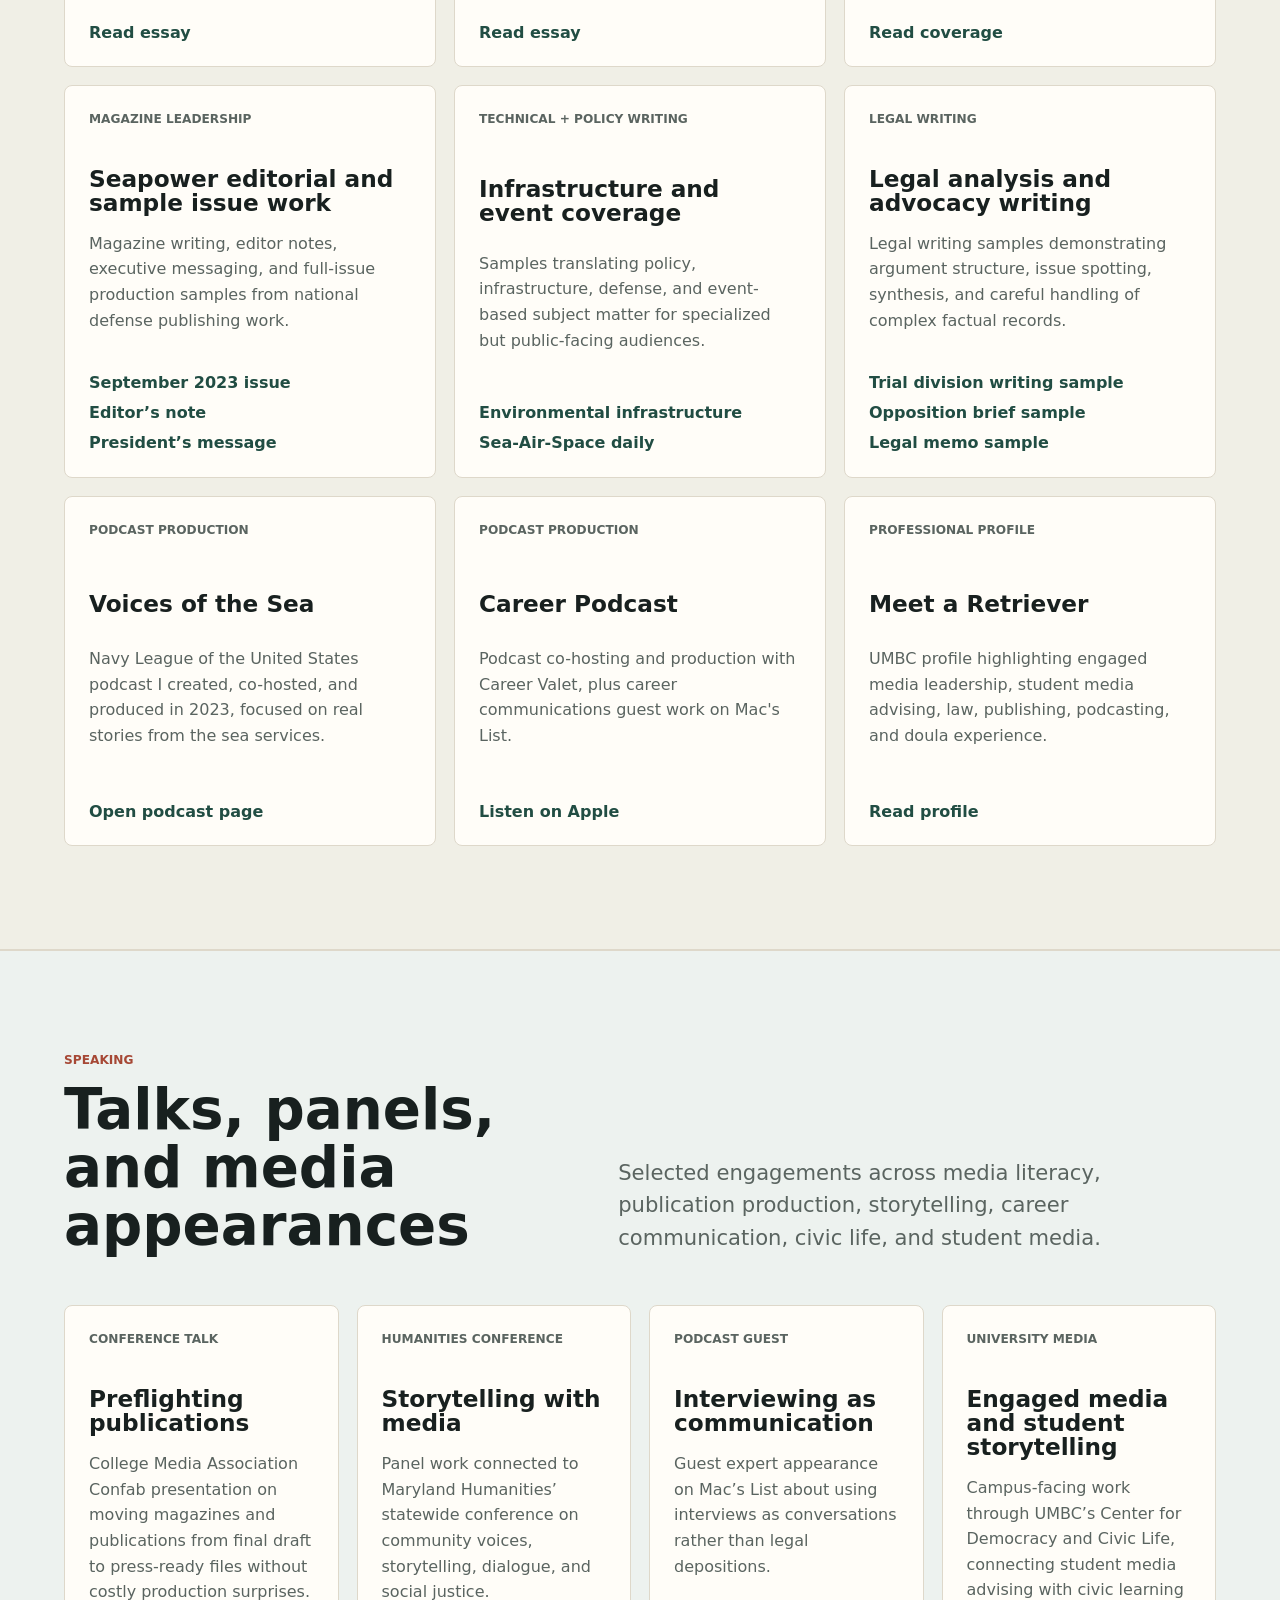
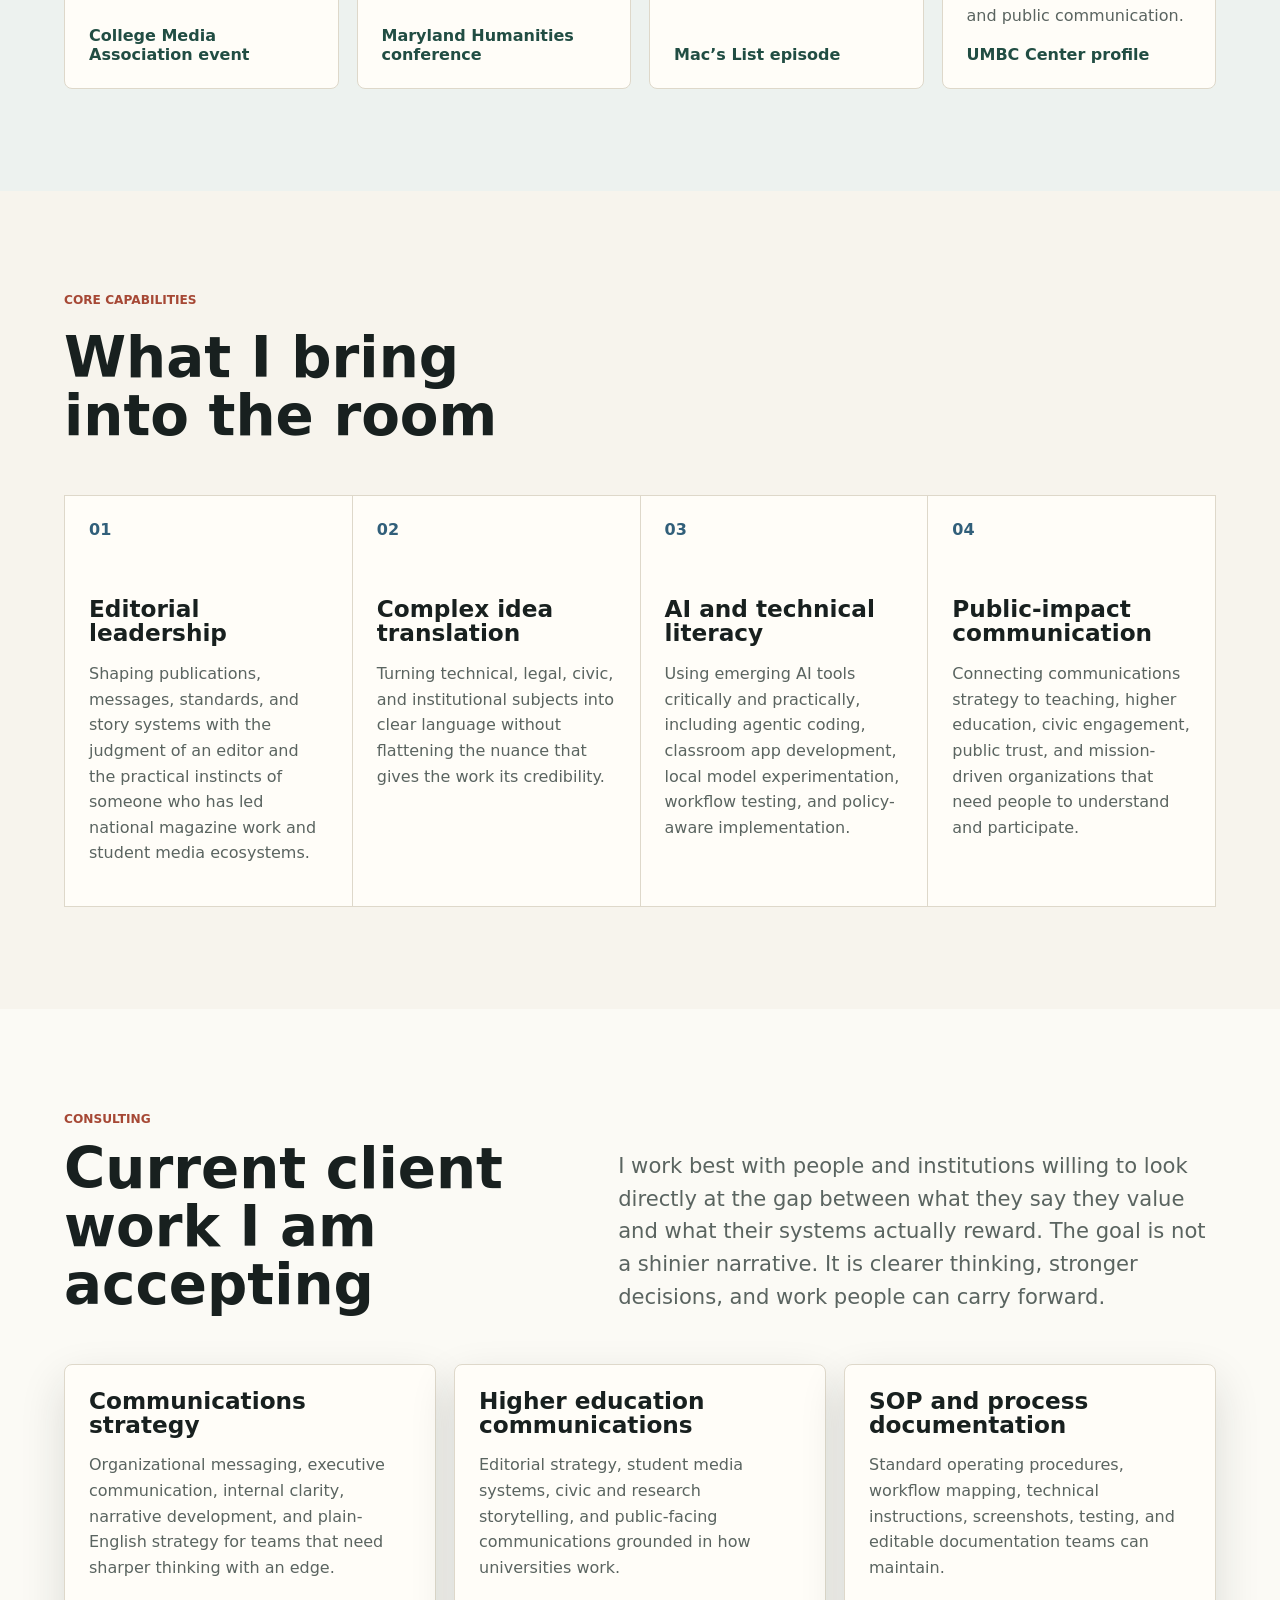
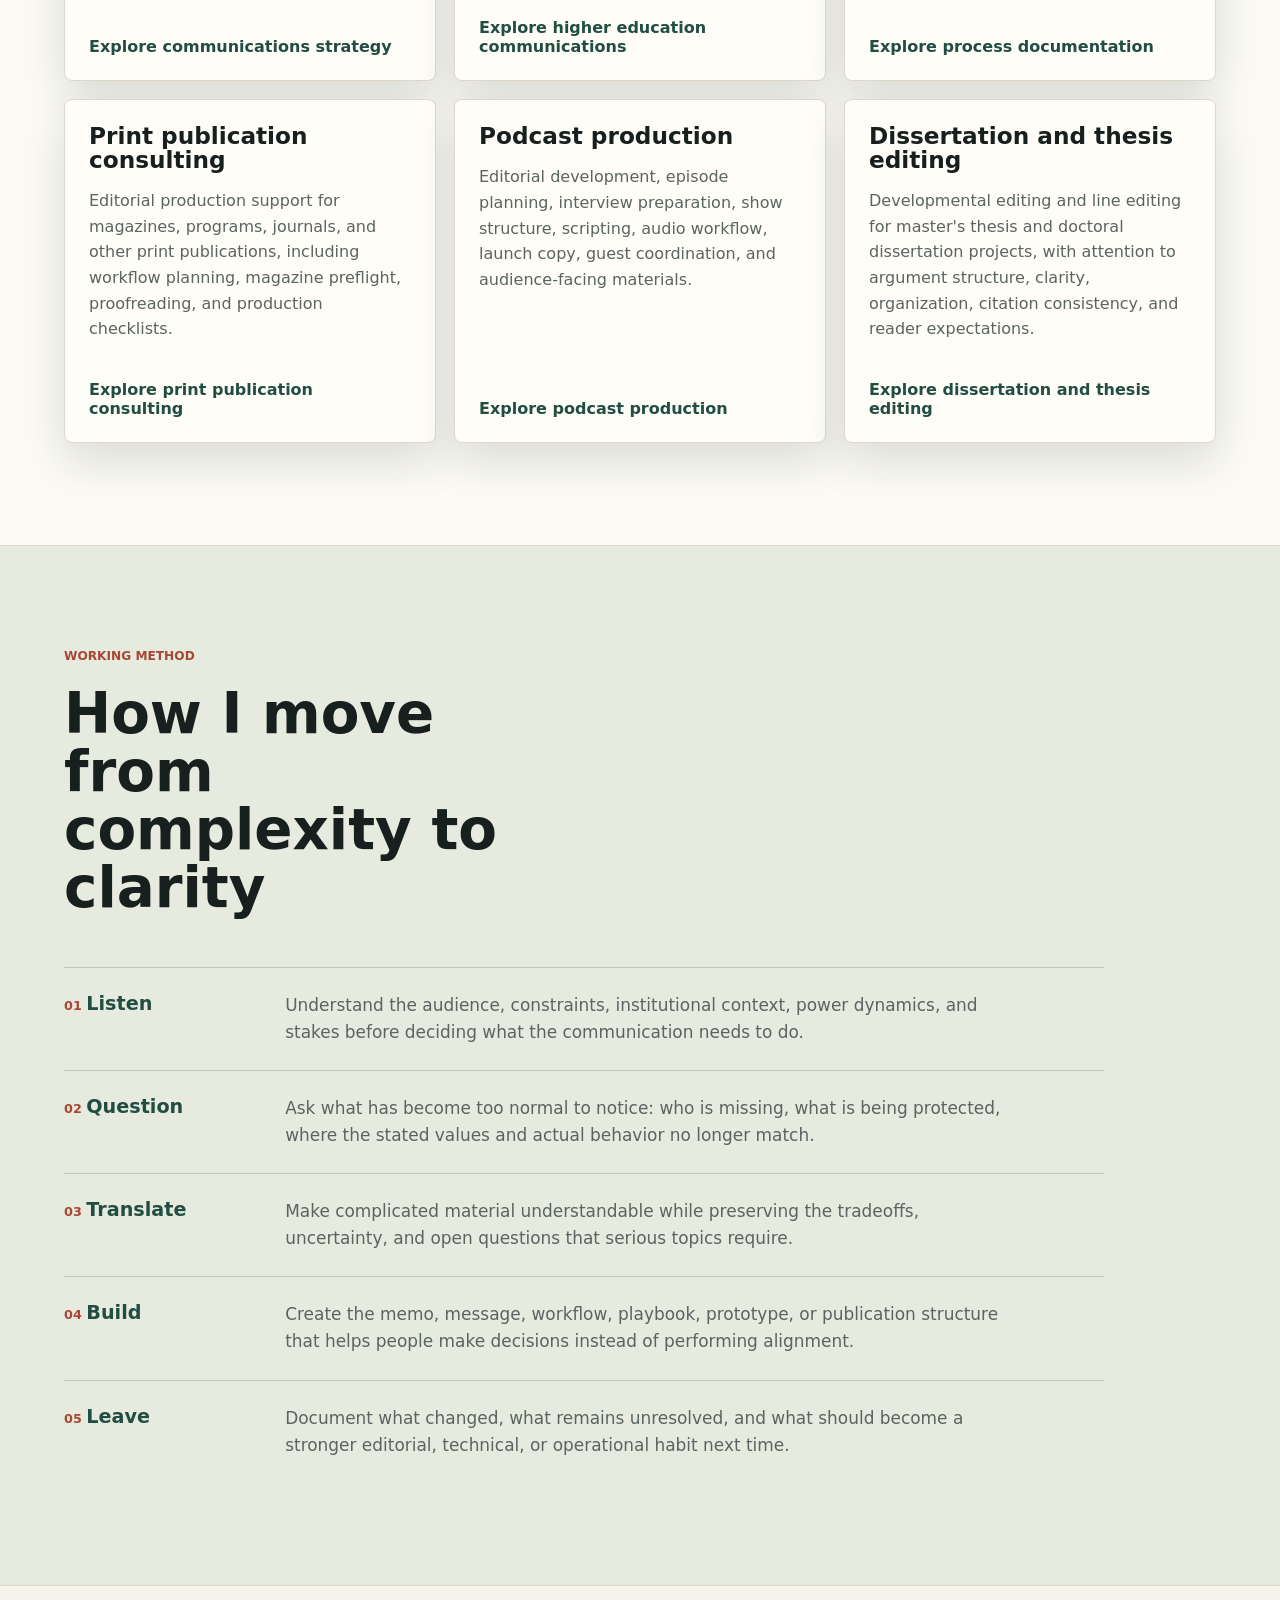
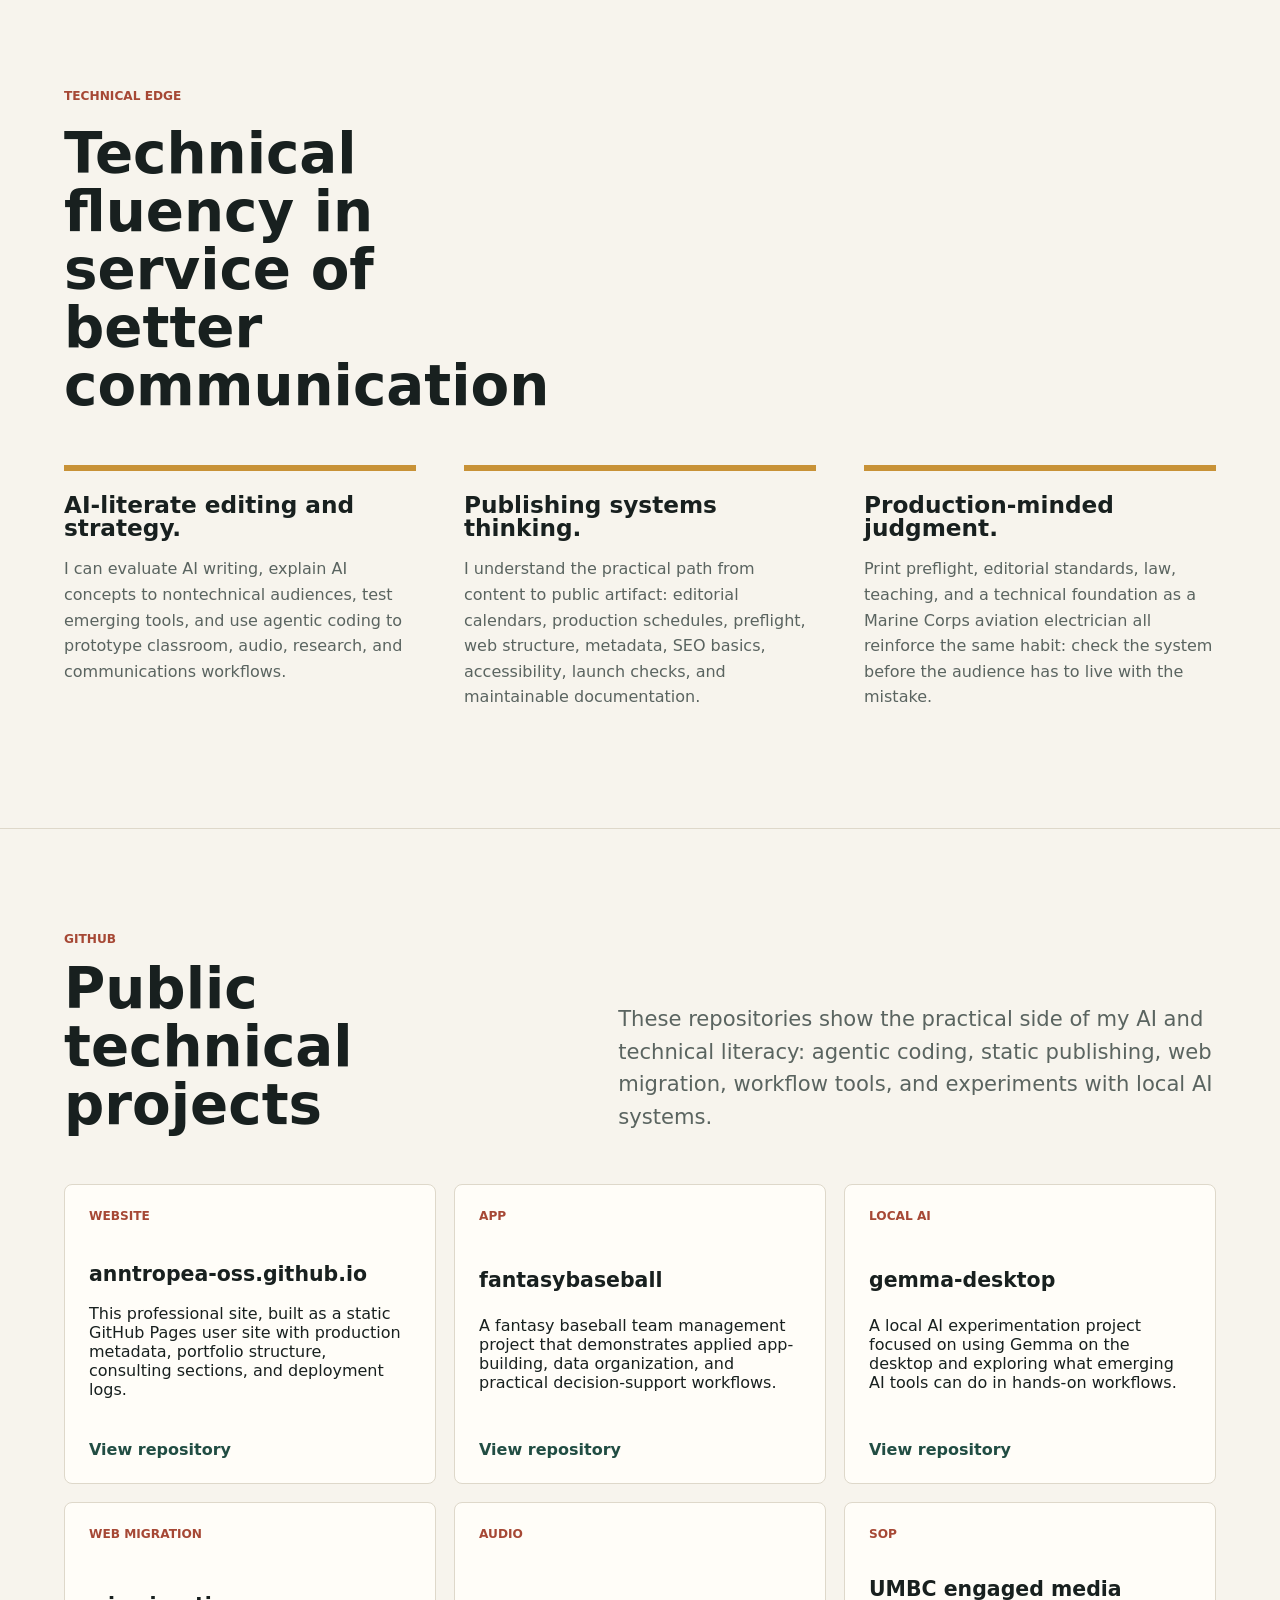
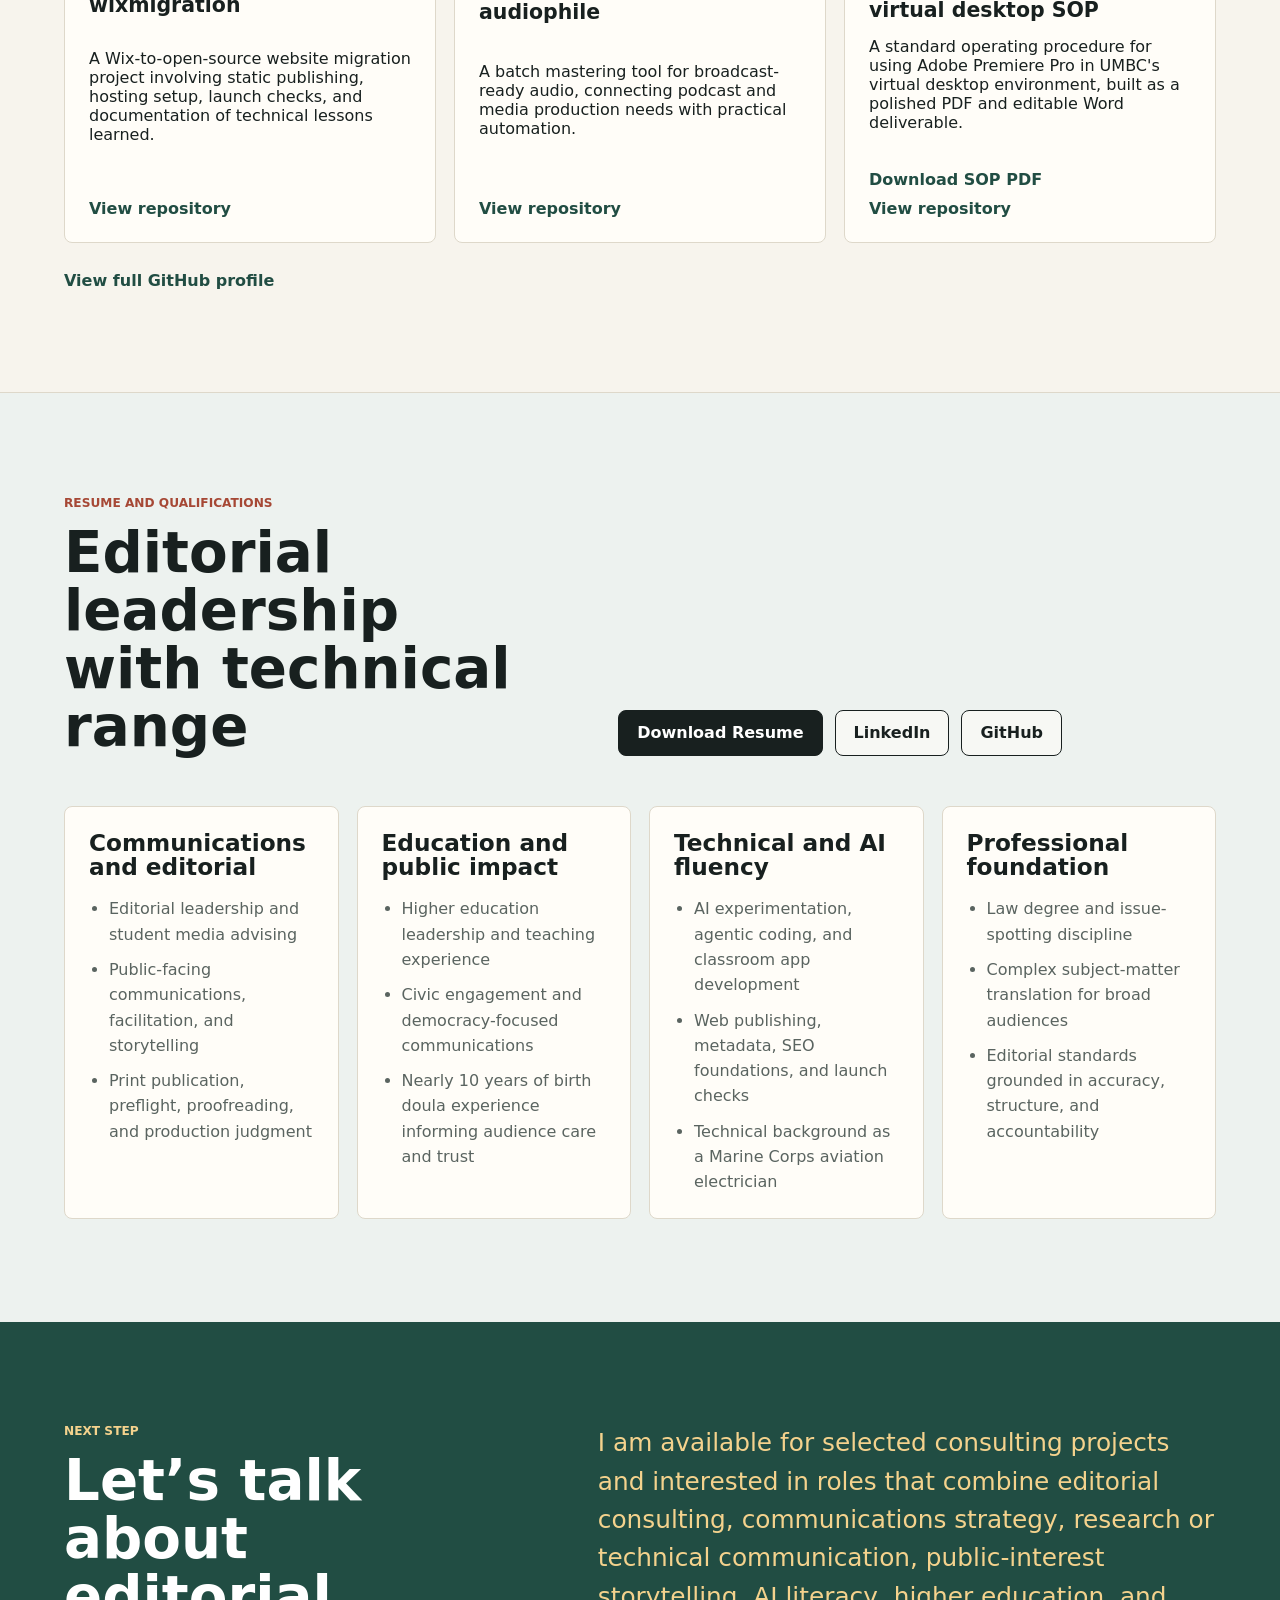
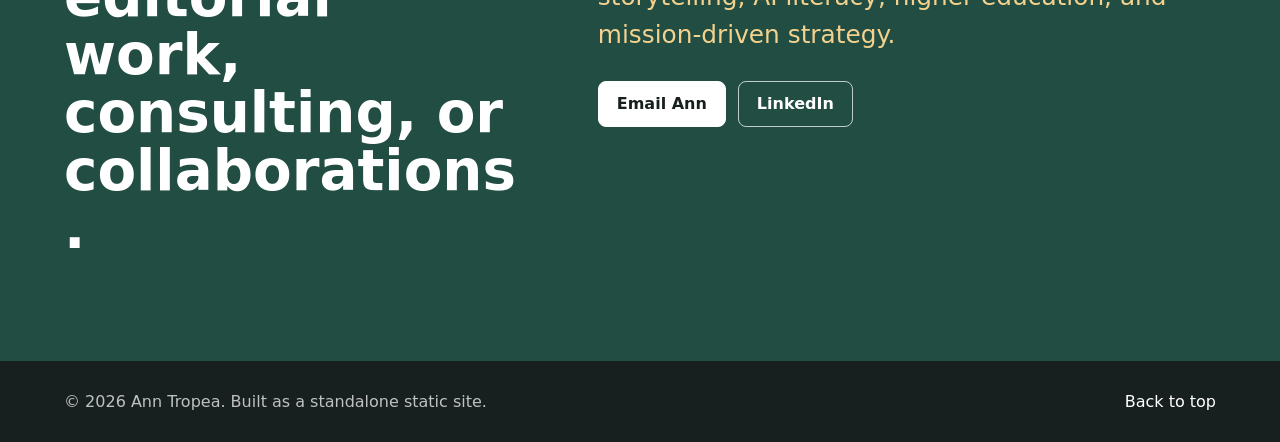
==== commit afd06991: "Add AI communication essay to portfolio" ====
--- a/index.html
+++ b/index.html
@@ -233,6 +233,12 @@
             <a href="https://computationalhistory.substack.com/p/im-a-doula-but-also-an-ai-doula" target="_blank" rel="noreferrer">Read essay</a>
           </article>
           <article class="portfolio-card">
+            <p class="portfolio-type">AI + communication</p>
+            <h3>How you talk to AI matters</h3>
+            <p>A Substack essay on why communication with AI systems matters, even when the systems are not conscious.</p>
+            <a href="https://anntropea.substack.com/p/how-you-talk-to-ai-matters?r=42thbn" target="_blank" rel="noreferrer">Read essay</a>
+          </article>
+          <article class="portfolio-card">
             <p class="portfolio-type">Student media leadership</p>
             <h3>Student Media Collective revival</h3>
             <p>Public coverage of the strategy to revive and unite The Retriever, WMBC, Bartleby, and The Review into a stronger student media ecosystem.</p>
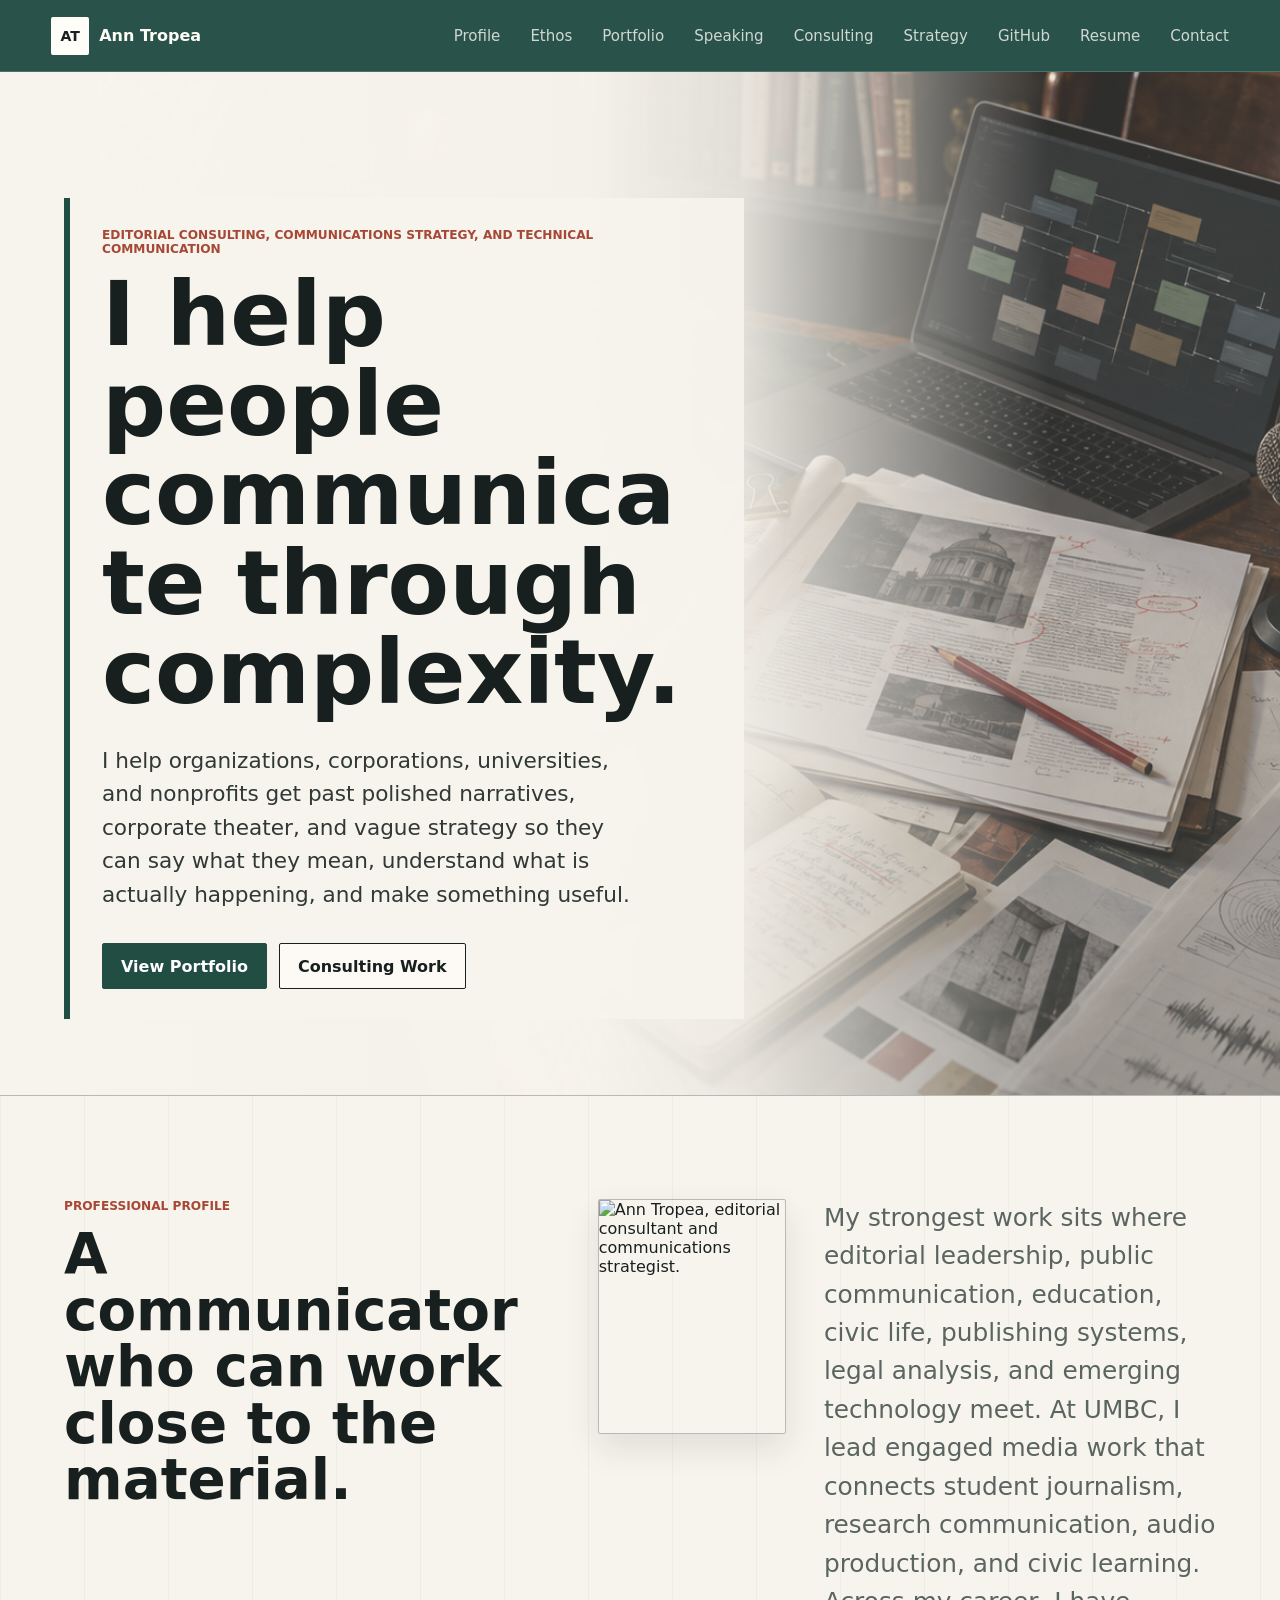
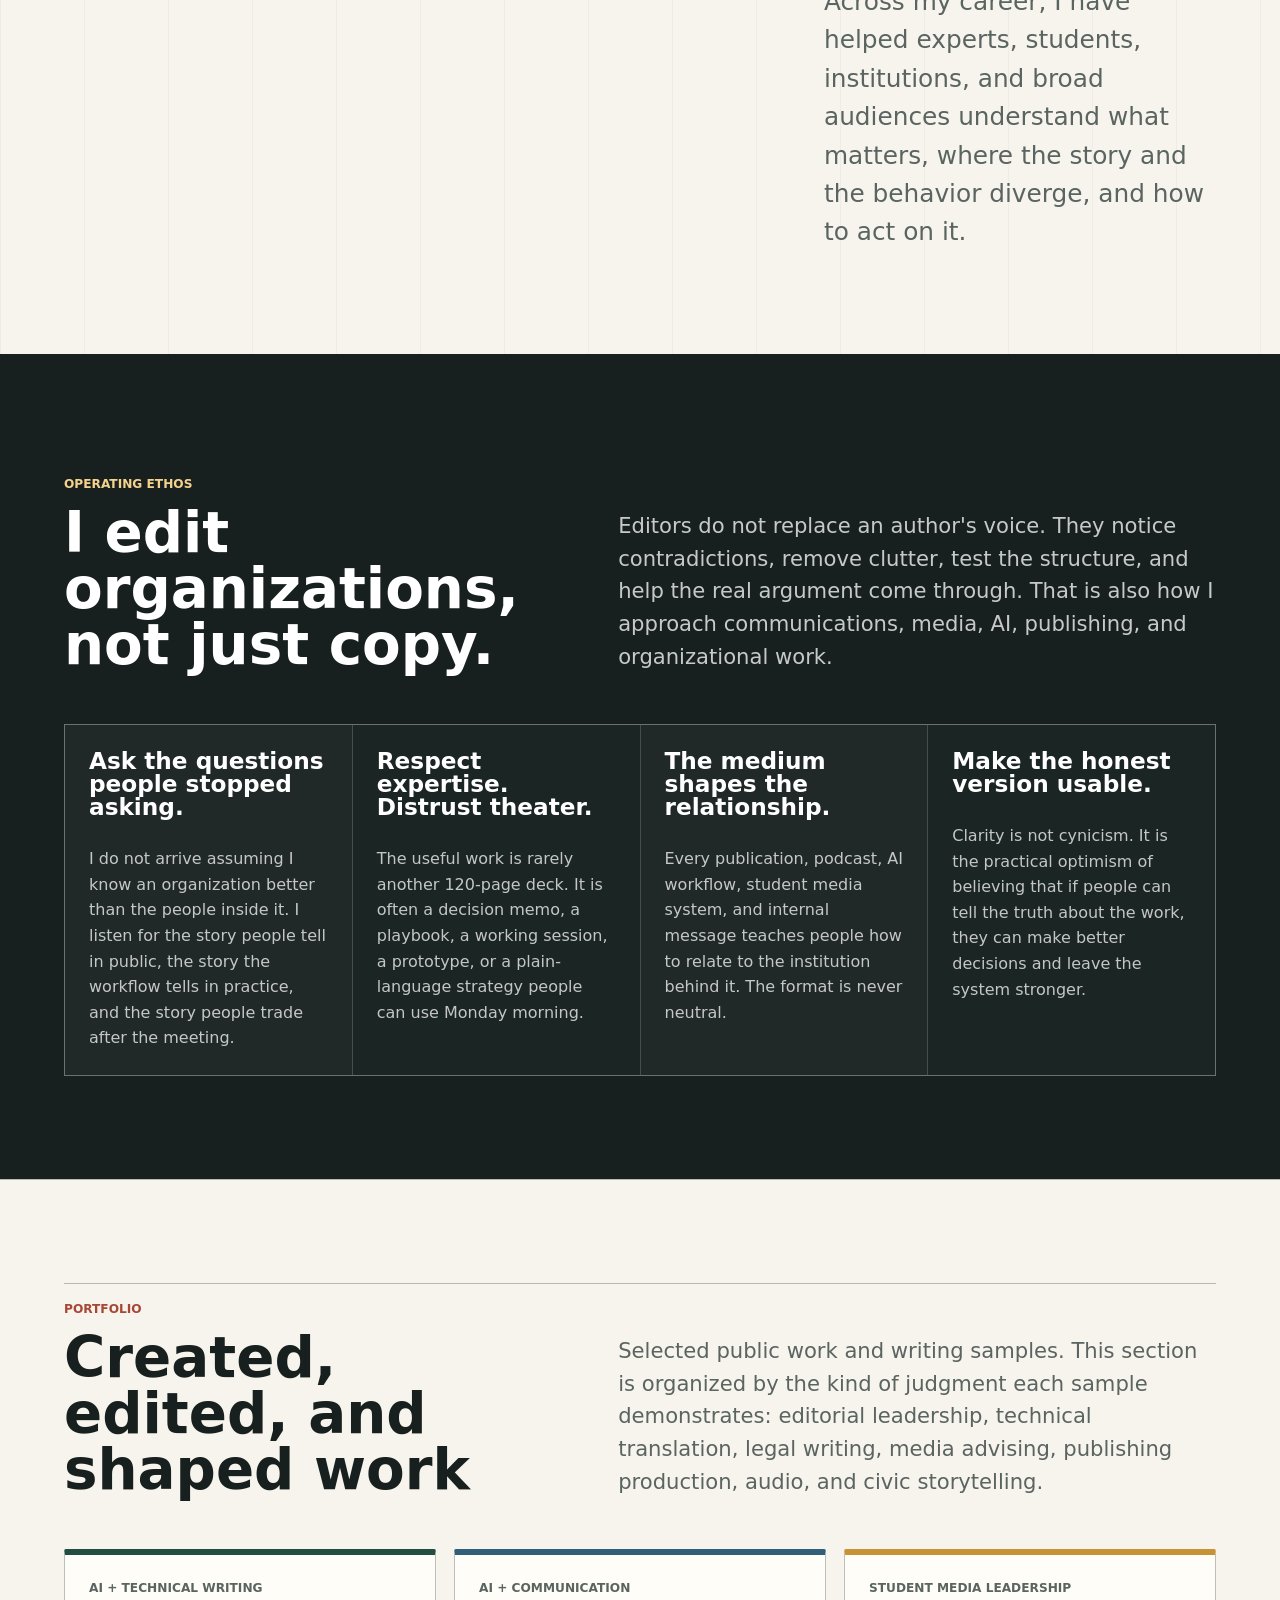
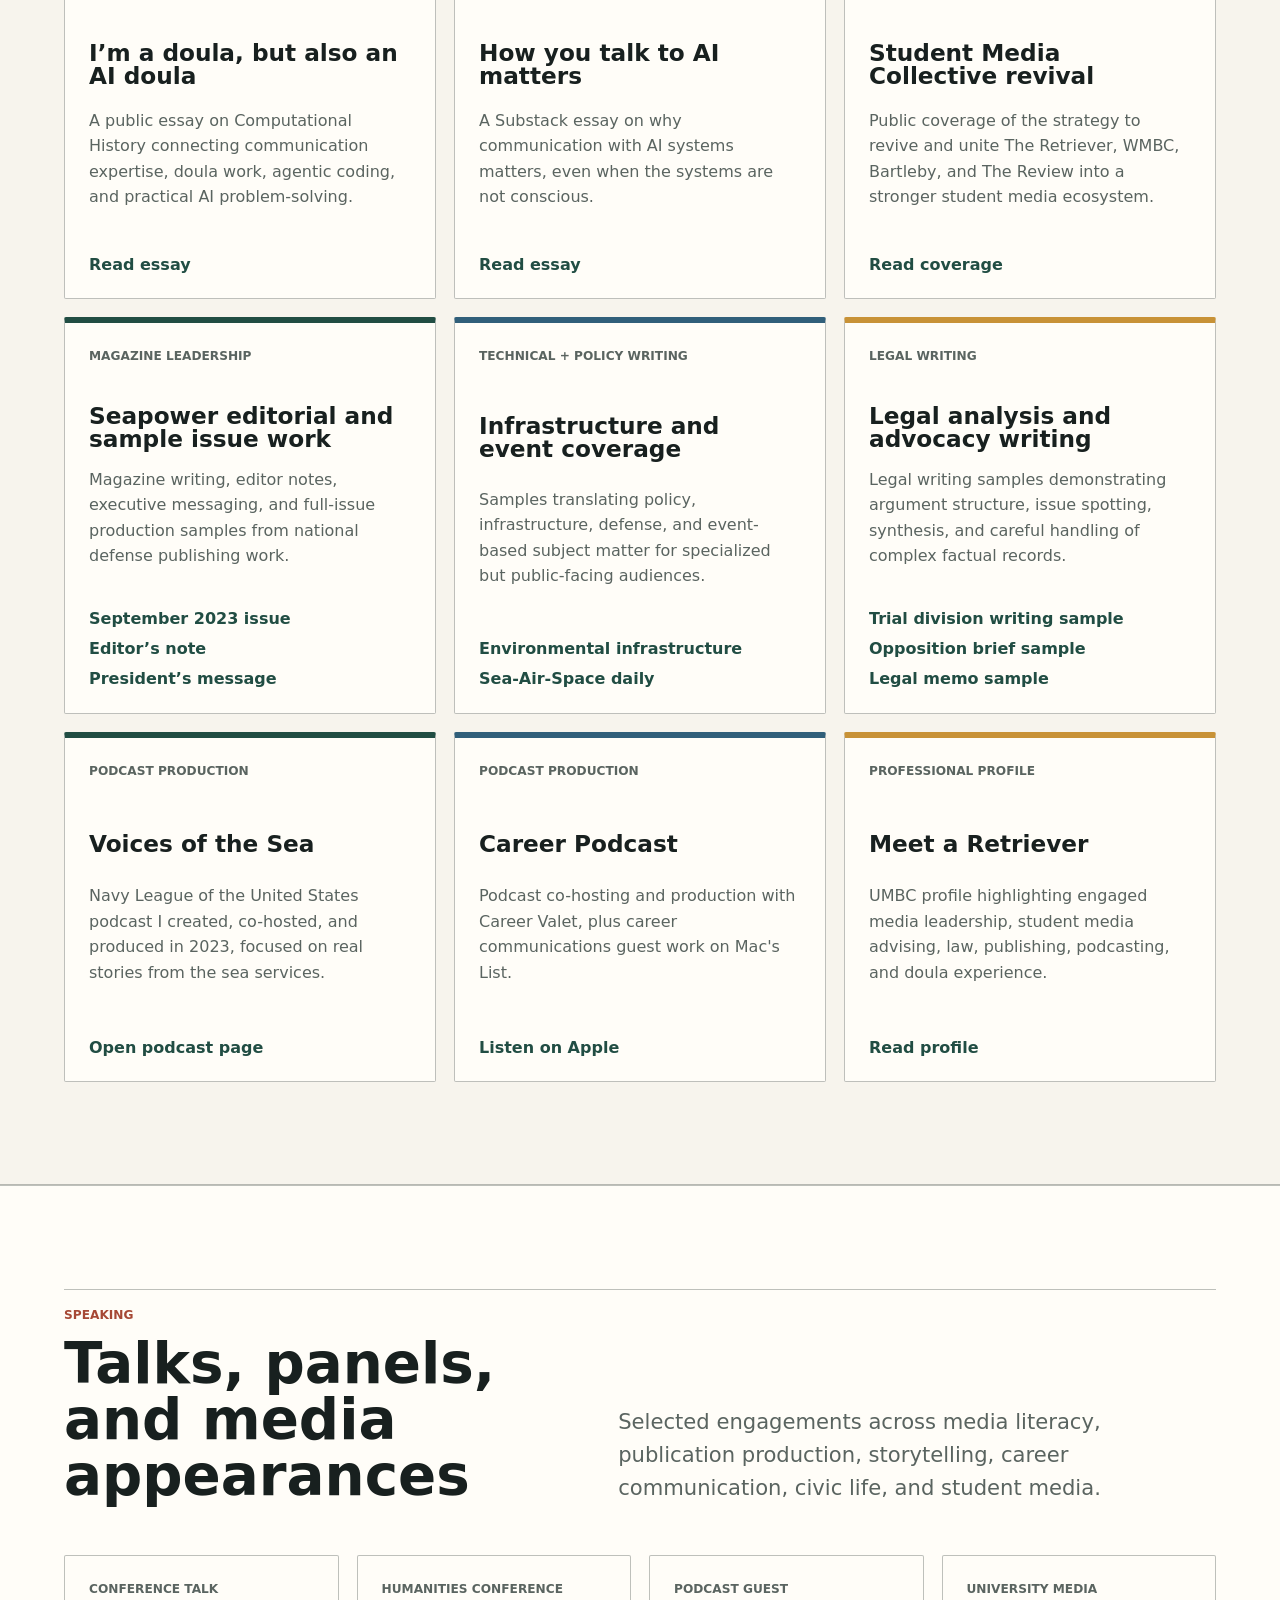
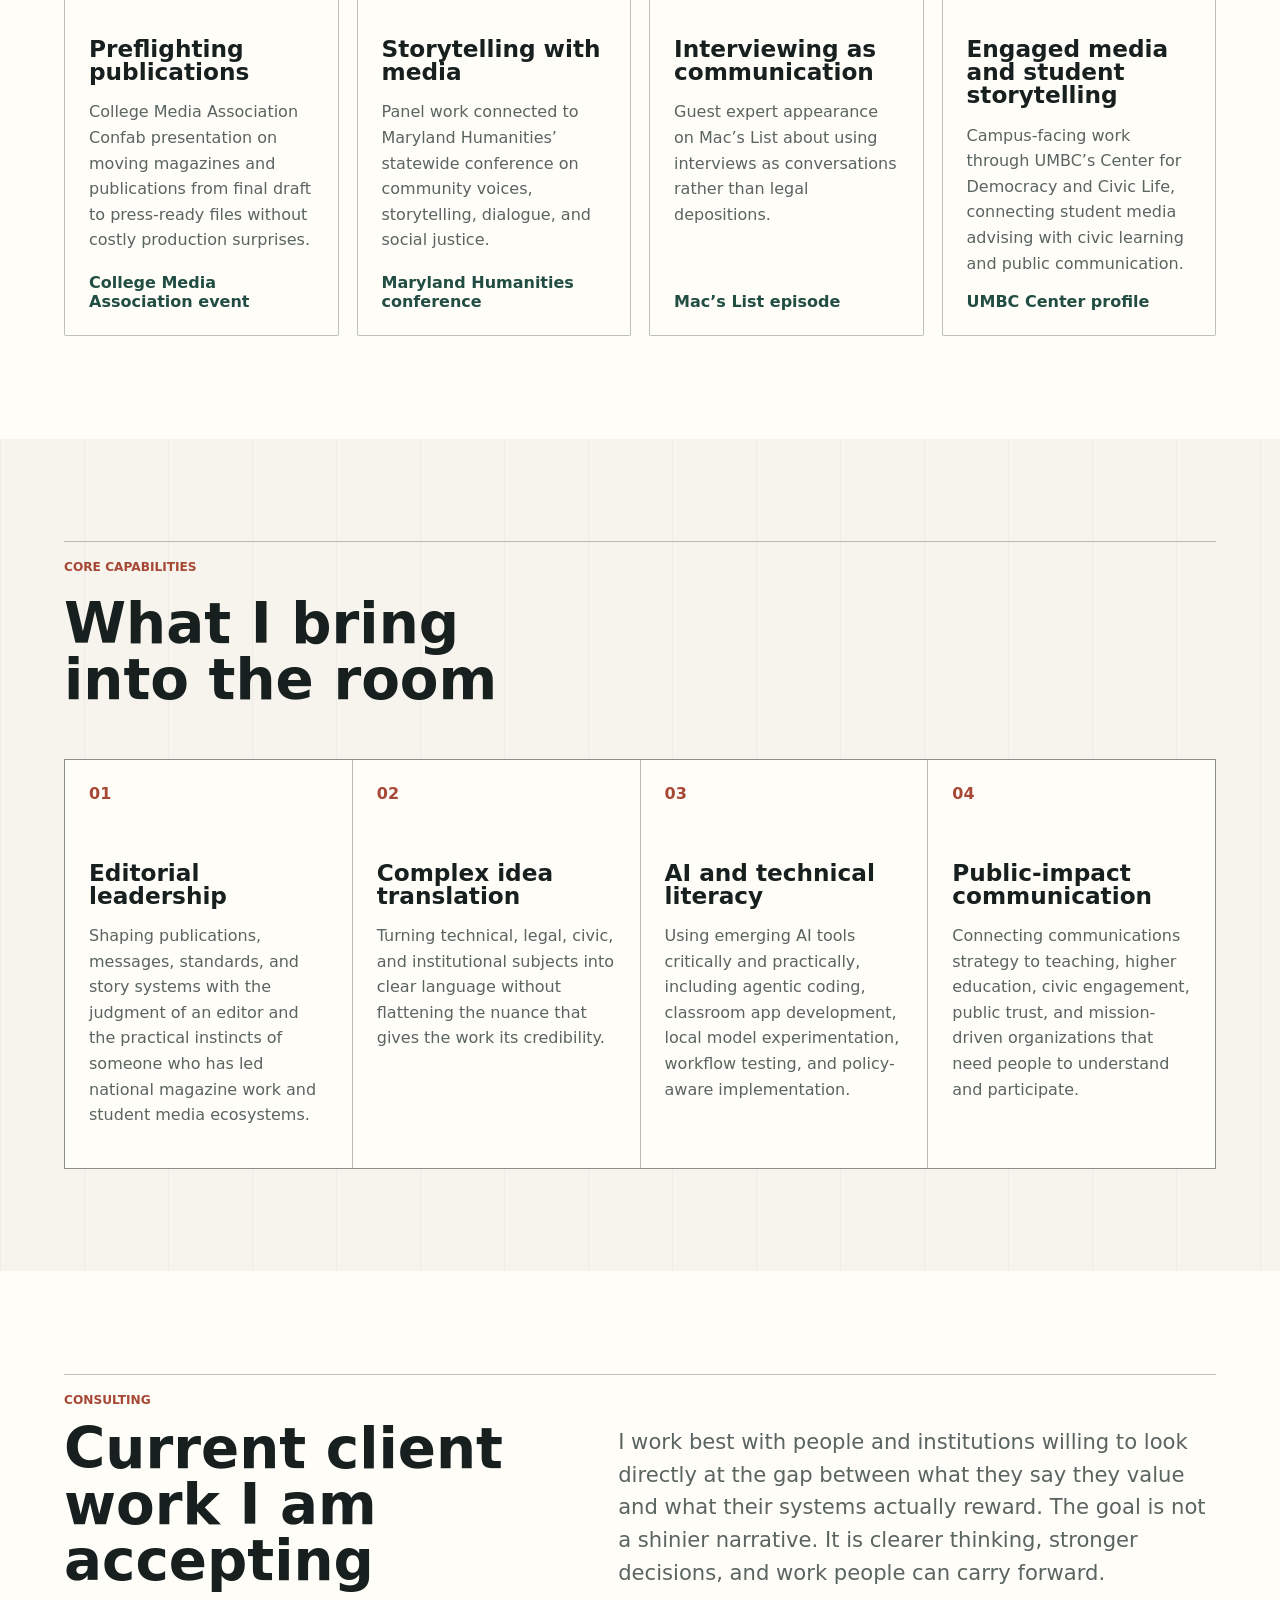
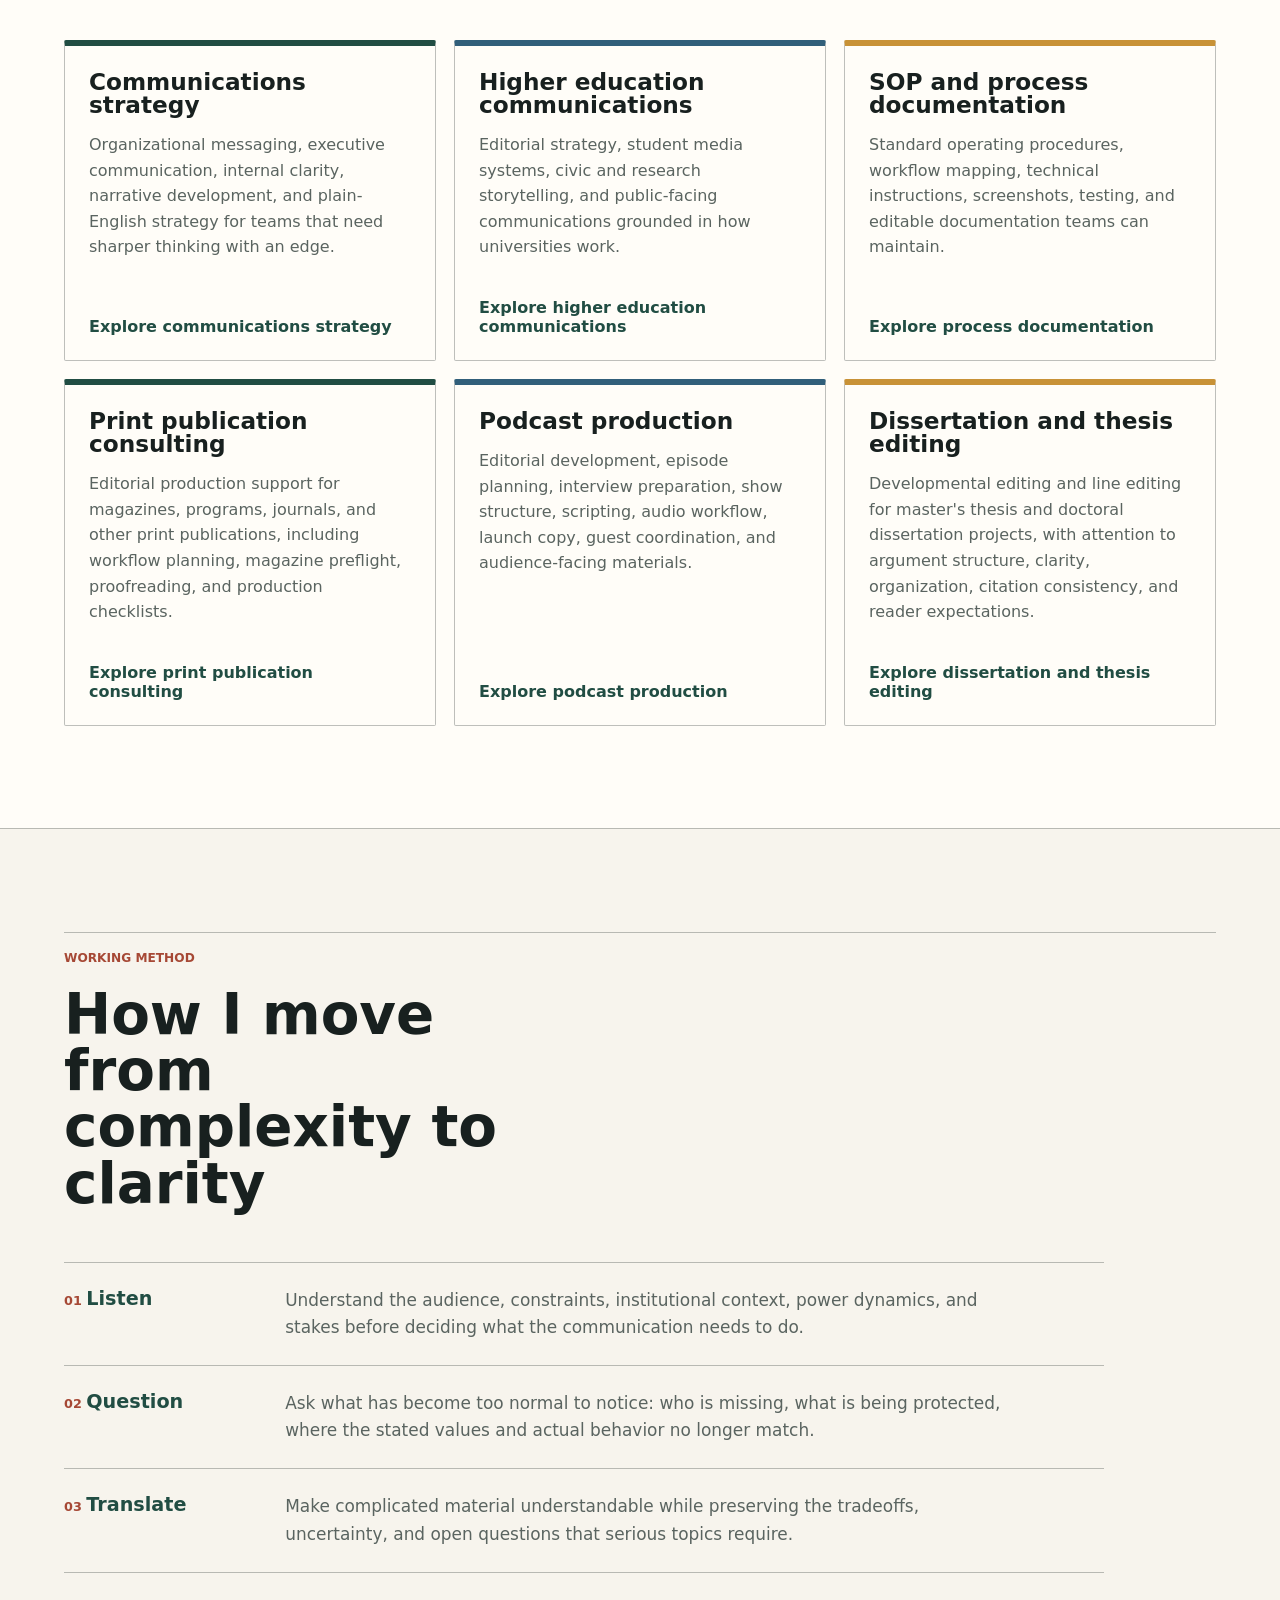
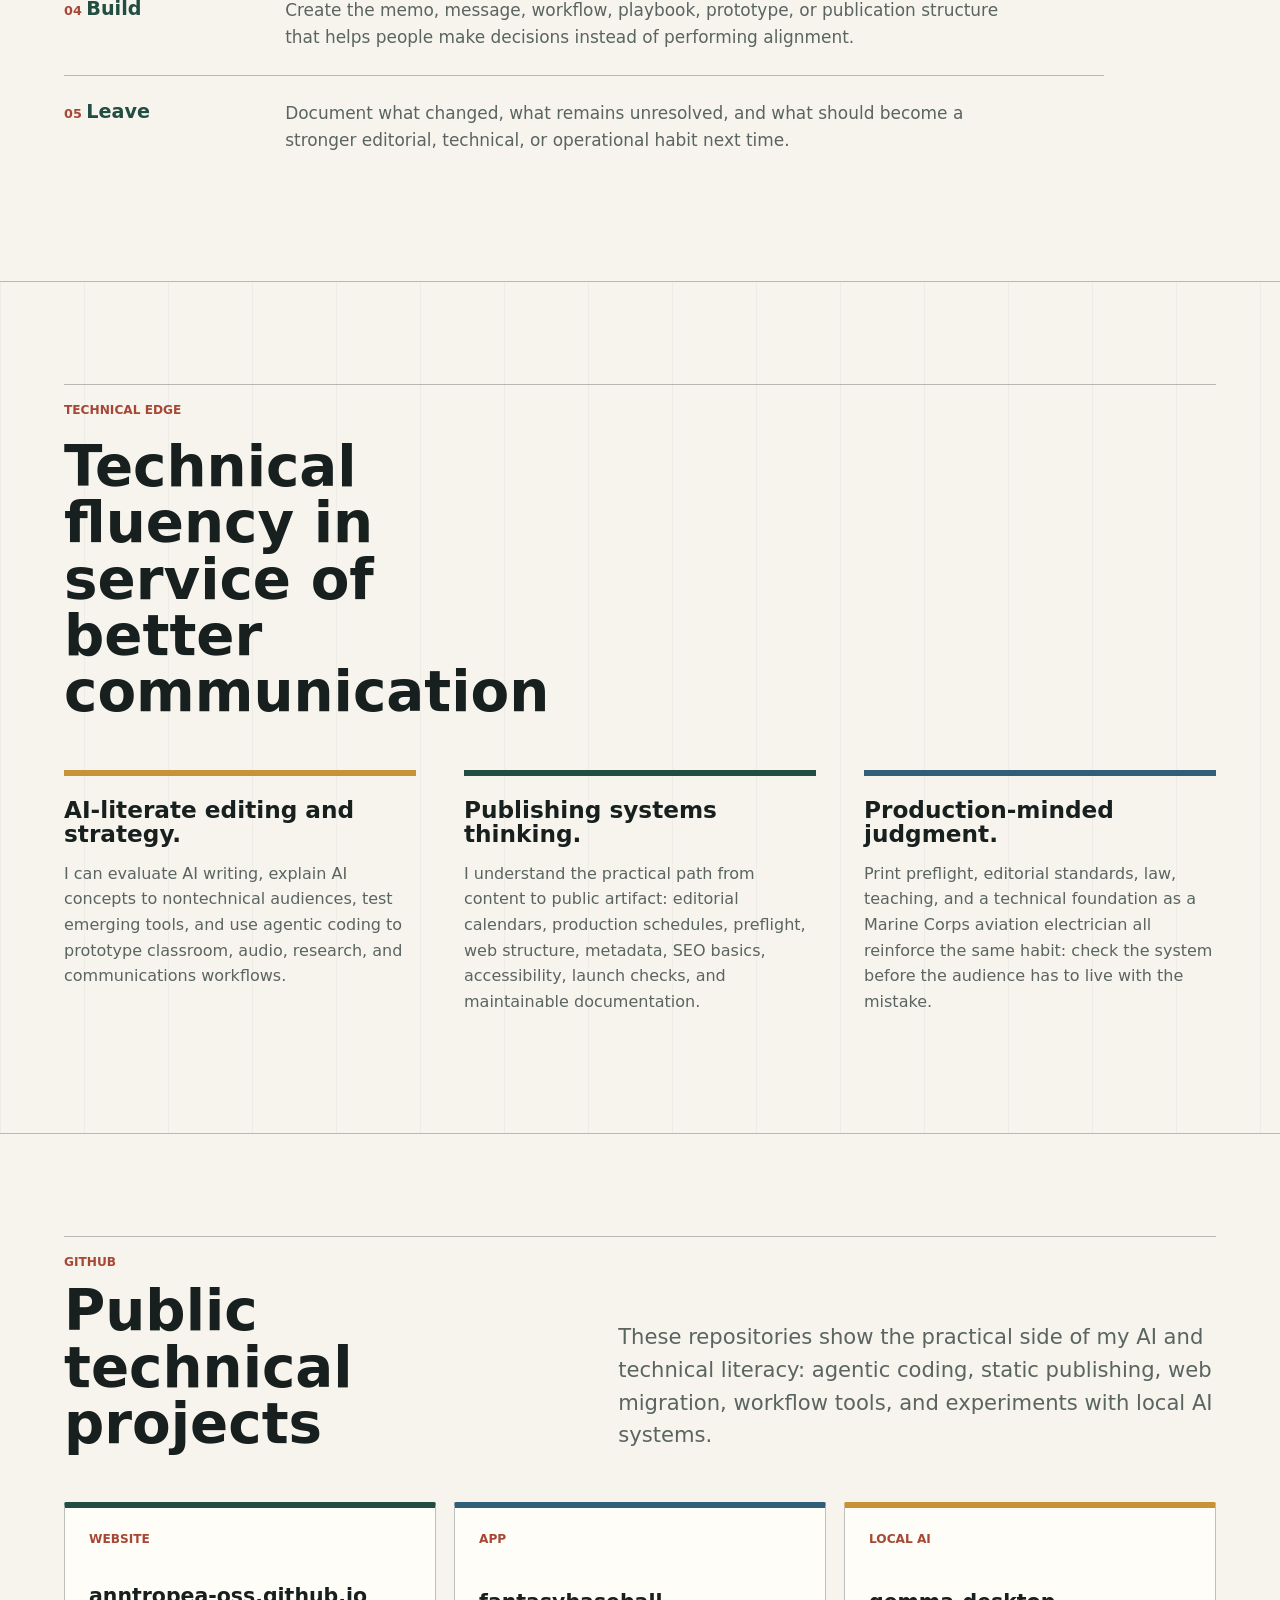
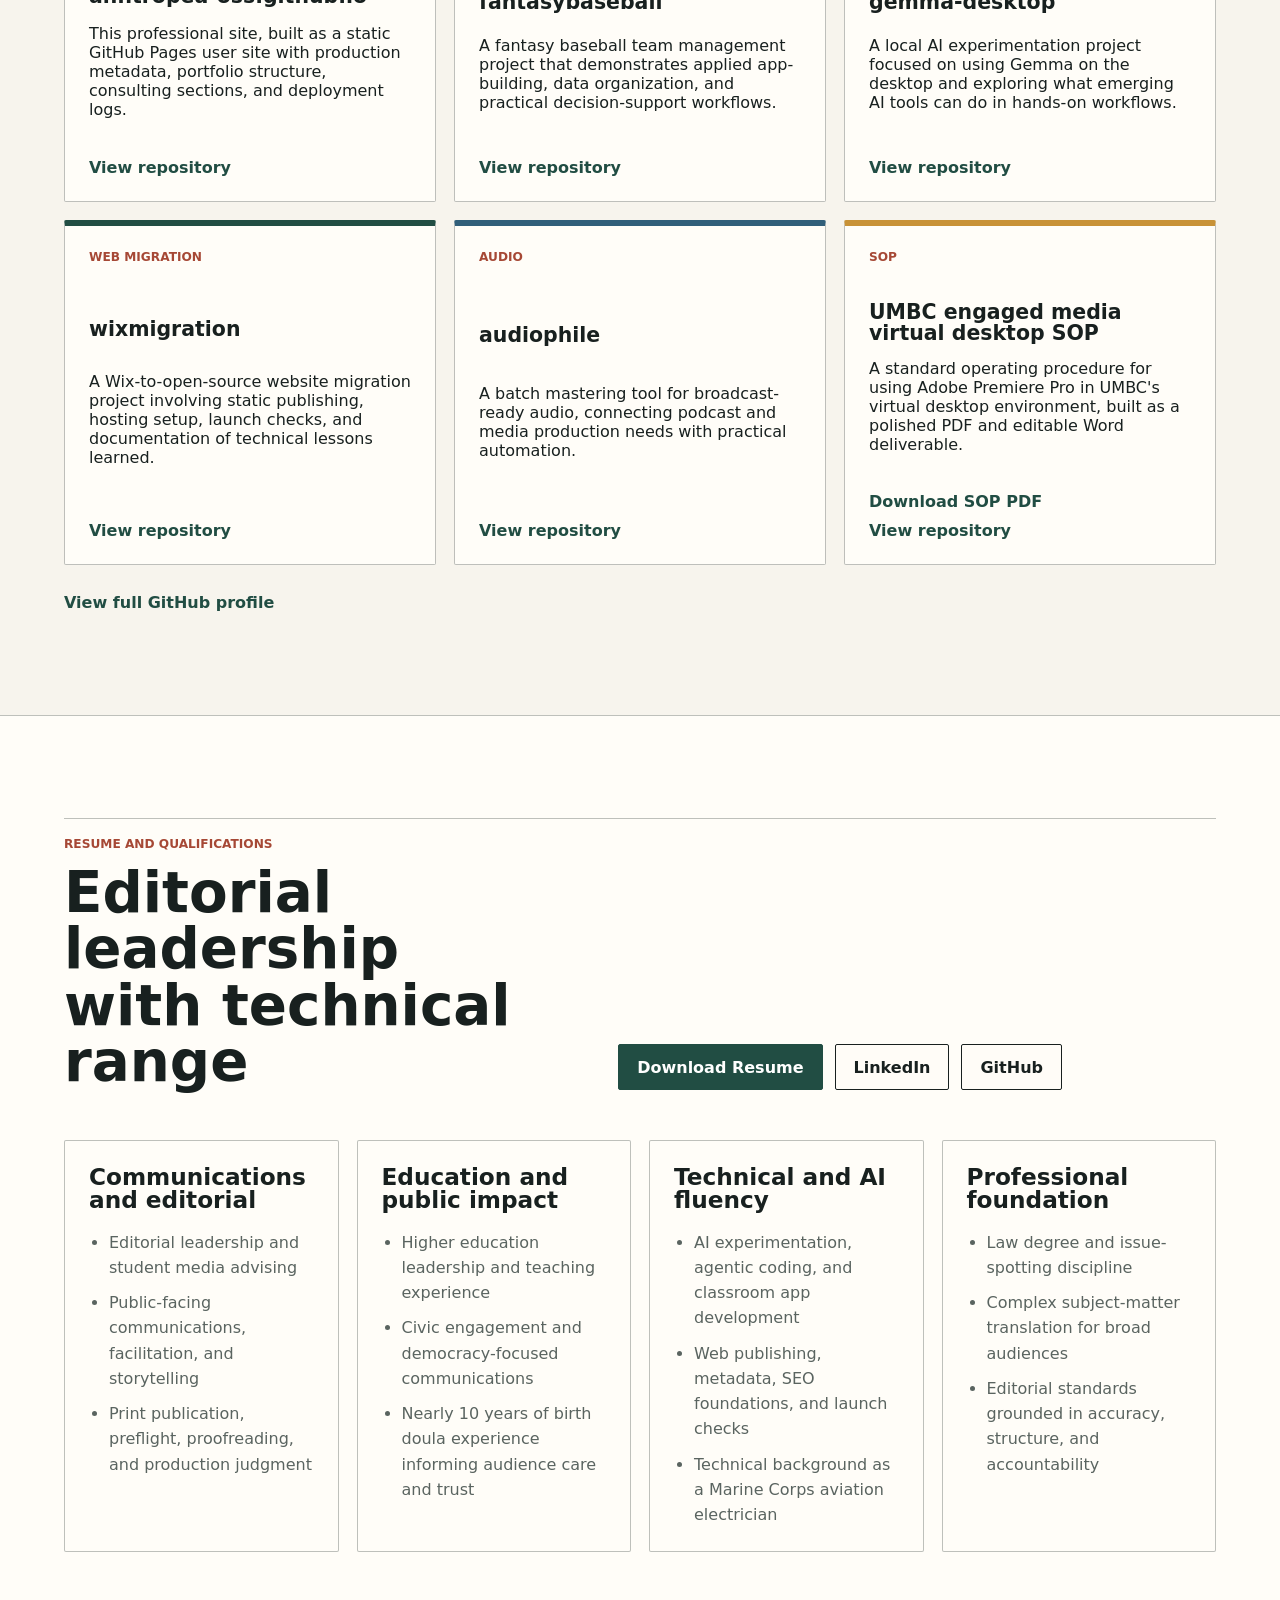
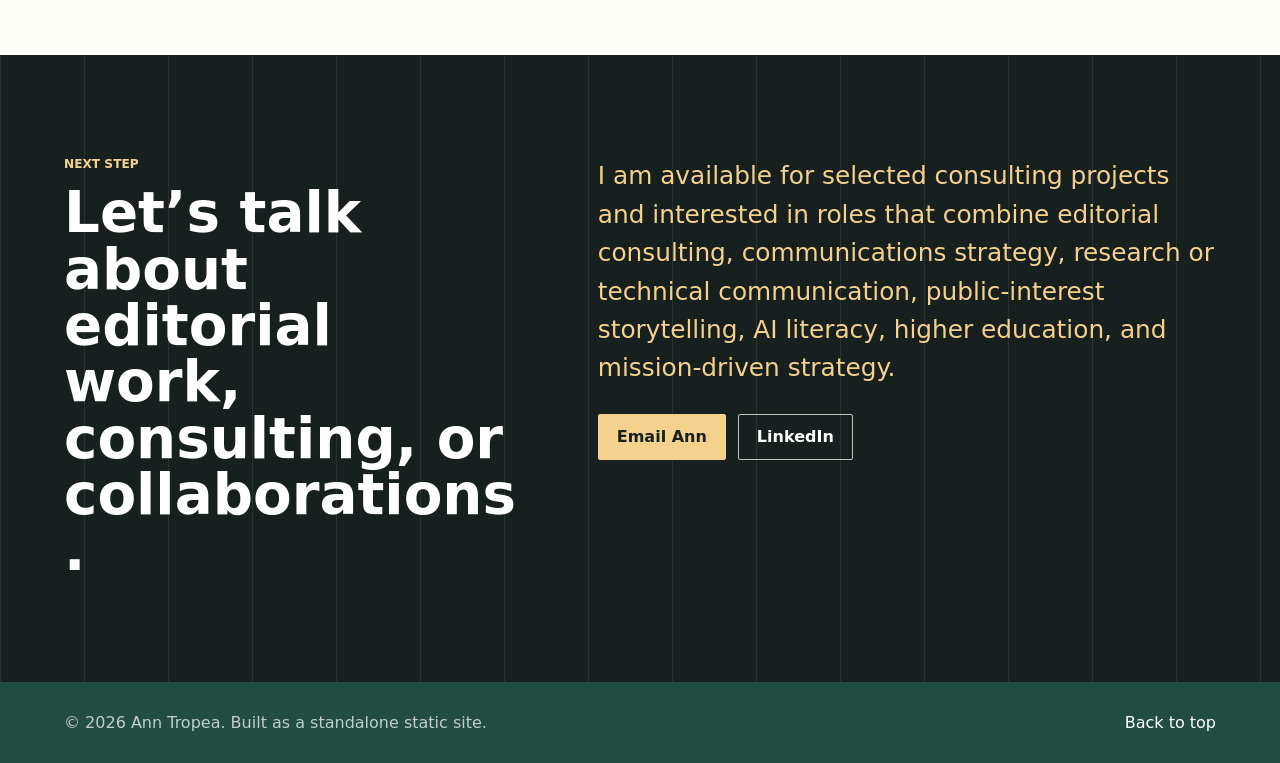
==== commit 2e9932fb: "Refresh professional site visual design" ====
--- a/index.html
+++ b/index.html
@@ -37,7 +37,7 @@
     <meta name="twitter:description" content="Communications strategy for organizations, corporations, universities, and nonprofits that need clarity, honest messaging, and editorial judgment.">
     <meta name="twitter:image" content="https://anntropea-oss.github.io/assets/social-preview.png">
     <link rel="icon" href="favicon.svg" type="image/svg+xml">
-    <link rel="stylesheet" href="styles.css?v=20260731-1">
+    <link rel="stylesheet" href="styles.css?v=20260913-3">
     <script type="application/ld+json">
       {
         "@context": "https://schema.org",
@@ -165,7 +165,7 @@
 
     <main id="top">
       <section class="hero" aria-labelledby="hero-title">
-        <img class="hero-image" src="assets/professional-workbench-hero.png" alt="A modern workbench with project notes, a laptop, and workflow materials.">
+        <img class="hero-image" src="assets/professional-workbench-hero-v2.png" alt="An editorial strategy table with marked-up pages, a laptop, audio gear, and workflow materials.">
         <div class="hero-overlay"></div>
         <div class="hero-content">
           <p class="kicker">Editorial consulting, communications strategy, and technical communication</p>
--- a/styles.css
+++ b/styles.css
@@ -5,11 +5,12 @@
   --paper: #f7f4ed;
   --panel: #fffdf8;
   --line: #ded8ca;
+  --line-strong: rgba(24, 32, 31, 0.28);
   --forest: #214d43;
   --blue: #315f7a;
   --brick: #a64835;
   --gold: #c89237;
-  --shadow: 0 18px 45px rgba(28, 37, 35, 0.14);
+  --shadow: 0 14px 34px rgba(24, 32, 31, 0.1);
   font-family: Inter, ui-sans-serif, system-ui, -apple-system, BlinkMacSystemFont, "Segoe UI", sans-serif;
 }
 
@@ -24,7 +25,9 @@
 body {
   margin: 0;
   color: var(--ink);
-  background: var(--paper);
+  background:
+    linear-gradient(90deg, rgba(24, 32, 31, 0.035) 1px, transparent 1px) 0 0 / 84px 84px,
+    var(--paper);
 }
 
 a {
@@ -41,9 +44,14 @@
   gap: 24px;
   min-height: 72px;
   padding: 14px clamp(20px, 4vw, 56px);
-  background: rgba(247, 244, 237, 0.91);
-  border-bottom: 1px solid rgba(222, 216, 202, 0.84);
-  backdrop-filter: blur(16px);
+  color: var(--panel);
+  background: rgba(33, 77, 67, 0.96);
+  border-bottom: 1px solid rgba(255, 253, 248, 0.18);
+  backdrop-filter: blur(18px);
+}
+
+.site-header[data-scrolled="true"] {
+  background: rgba(24, 32, 31, 0.96);
 }
 
 .brand,
@@ -64,9 +72,9 @@
   place-items: center;
   width: 38px;
   height: 38px;
-  color: #fff;
-  background: var(--forest);
-  border-radius: 8px;
+  color: var(--ink);
+  background: var(--panel);
+  border-radius: 2px;
   font-size: 0.88rem;
 }
 
@@ -77,22 +85,22 @@
 }
 
 .nav-links a {
-  color: var(--muted);
+  color: rgba(255, 253, 248, 0.78);
   text-decoration: none;
 }
 
 .nav-links a:hover {
-  color: var(--ink);
+  color: #fff;
 }
 
 .hero {
   position: relative;
-  min-height: min(690px, calc(100vh - 72px));
+  min-height: min(720px, calc(100vh - 72px));
   overflow: hidden;
   display: grid;
   align-items: end;
-  padding: clamp(70px, 10vw, 120px) clamp(20px, 5vw, 72px) clamp(34px, 6vw, 62px);
-  border-bottom: 1px solid var(--line);
+  padding: clamp(78px, 10vw, 126px) clamp(20px, 5vw, 72px) clamp(42px, 6vw, 76px);
+  border-bottom: 1px solid var(--line-strong);
 }
 
 .hero-image,
@@ -102,21 +110,27 @@
 }
 
 .hero-image {
+  left: auto;
   width: 100%;
   height: 100%;
   object-fit: cover;
+  object-position: center;
 }
 
 .hero-overlay {
   background:
-    linear-gradient(90deg, rgba(247, 244, 237, 0.96) 0%, rgba(247, 244, 237, 0.82) 38%, rgba(247, 244, 237, 0.28) 100%),
-    linear-gradient(0deg, rgba(24, 32, 31, 0.22), rgba(24, 32, 31, 0.04));
+    linear-gradient(90deg, rgba(247, 244, 237, 1) 0%, rgba(247, 244, 237, 0.99) 46%, rgba(247, 244, 237, 0.9) 58%, rgba(247, 244, 237, 0.18) 82%),
+    linear-gradient(0deg, rgba(24, 32, 31, 0.34), rgba(24, 32, 31, 0.04));
 }
 
 .hero-content {
   position: relative;
   width: 100%;
-  max-width: 760px;
+  max-width: 680px;
+  padding: clamp(18px, 3vw, 30px) clamp(18px, 3vw, 32px);
+  border-left: 6px solid var(--forest);
+  background: rgba(247, 244, 237, 0.92);
+  backdrop-filter: blur(3px);
 }
 
 .service-hero {
@@ -125,8 +139,8 @@
   overflow: hidden;
   display: grid;
   align-items: end;
-  padding: 92px clamp(20px, 5vw, 72px) 60px;
-  border-bottom: 1px solid var(--line);
+  padding: 98px clamp(20px, 5vw, 72px) 64px;
+  border-bottom: 1px solid var(--line-strong);
 }
 
 .service-hero-image,
@@ -142,13 +156,19 @@
 }
 
 .service-hero-overlay {
-  background: linear-gradient(90deg, rgba(247, 244, 237, 0.98) 0%, rgba(247, 244, 237, 0.9) 52%, rgba(247, 244, 237, 0.35) 100%);
+  background:
+    linear-gradient(90deg, rgba(247, 244, 237, 1) 0%, rgba(247, 244, 237, 0.98) 58%, rgba(247, 244, 237, 0.58) 74%, rgba(247, 244, 237, 0.14) 100%),
+    linear-gradient(0deg, rgba(24, 32, 31, 0.26), transparent);
 }
 
 .service-hero-content {
   position: relative;
   width: 100%;
-  max-width: 880px;
+  max-width: 760px;
+  padding: clamp(18px, 3vw, 30px) clamp(18px, 3vw, 32px);
+  border-left: 6px solid var(--forest);
+  background: rgba(247, 244, 237, 0.92);
+  backdrop-filter: blur(3px);
 }
 
 .service-hero h1 {
@@ -161,7 +181,7 @@
 .breadcrumb {
   display: inline-flex;
   margin-bottom: 28px;
-  color: var(--forest);
+  color: var(--blue);
   font-size: 0.9rem;
   font-weight: 800;
   text-decoration: none;
@@ -196,7 +216,7 @@
 h2,
 h3 {
   margin: 0;
-  line-height: 1.03;
+  line-height: 1;
 }
 
 h1 {
@@ -214,9 +234,9 @@
 }
 
 .hero-copy {
-  max-width: 690px;
+  max-width: 34rem;
   margin: 26px 0 0;
-  color: #313b38;
+  color: #303936;
   font-size: clamp(1.05rem, 2vw, 1.35rem);
   line-height: 1.55;
 }
@@ -234,18 +254,19 @@
   min-height: 46px;
   padding: 12px 18px;
   border: 1px solid var(--ink);
-  border-radius: 8px;
+  border-radius: 2px;
   font-weight: 800;
   text-decoration: none;
 }
 
 .button.primary {
   color: #fff;
-  background: var(--ink);
+  background: var(--forest);
+  border-color: var(--forest);
 }
 
 .button.secondary {
-  background: rgba(255, 253, 248, 0.58);
+  background: rgba(255, 253, 248, 0.68);
 }
 
 .section {
@@ -281,8 +302,8 @@
   aspect-ratio: 4 / 5;
   object-fit: cover;
   object-position: 50% 22%;
-  border-radius: 8px;
-  border: 1px solid var(--line);
+  border-radius: 2px;
+  border: 1px solid var(--line-strong);
   box-shadow: var(--shadow);
 }
 
@@ -290,6 +311,8 @@
   display: grid;
   gap: 8px;
   margin-bottom: clamp(28px, 5vw, 50px);
+  padding-top: 18px;
+  border-top: 1px solid var(--line-strong);
 }
 
 .split-heading {
@@ -310,8 +333,8 @@
   display: grid;
   grid-template-columns: repeat(4, minmax(0, 1fr));
   gap: 1px;
-  background: var(--line);
-  border: 1px solid var(--line);
+  background: var(--line-strong);
+  border: 1px solid var(--line-strong);
 }
 
 .work-card {
@@ -323,7 +346,7 @@
 .card-index {
   display: inline-block;
   margin-bottom: 58px;
-  color: var(--blue);
+  color: var(--brick);
   font-weight: 900;
 }
 
@@ -339,8 +362,8 @@
 }
 
 .portfolio {
-  background: #f0efe6;
-  border-block: 1px solid var(--line);
+  background: var(--paper);
+  border-block: 1px solid var(--line-strong);
 }
 
 .portfolio-grid,
@@ -362,8 +385,8 @@
 .qualification-grid article,
 .repo-card {
   background: var(--panel);
-  border: 1px solid var(--line);
-  border-radius: 8px;
+  border: 1px solid var(--line-strong);
+  border-radius: 2px;
   padding: 24px;
 }
 
@@ -371,6 +394,24 @@
   display: grid;
   align-content: space-between;
   min-height: 350px;
+}
+
+.portfolio-card:nth-child(3n + 1),
+.repo-card:nth-child(3n + 1),
+.service-card:nth-child(3n + 1) {
+  border-top: 6px solid var(--forest);
+}
+
+.portfolio-card:nth-child(3n + 2),
+.repo-card:nth-child(3n + 2),
+.service-card:nth-child(3n + 2) {
+  border-top: 6px solid var(--blue);
+}
+
+.portfolio-card:nth-child(3n),
+.repo-card:nth-child(3n),
+.service-card:nth-child(3n) {
+  border-top: 6px solid var(--gold);
 }
 
 .portfolio-card > a,
@@ -410,12 +451,12 @@
 }
 
 .consulting {
-  background: #fbfaf5;
+  background: var(--panel);
 }
 
 .speaking {
-  background: #edf2ef;
-  border-top: 1px solid var(--line);
+  background: var(--panel);
+  border-top: 1px solid var(--line-strong);
 }
 
 .speaking-grid {
@@ -428,6 +469,10 @@
   min-height: 300px;
 }
 
+.speaking-card {
+  justify-content: space-between;
+}
+
 .speaking-card > a {
   margin-top: auto;
 }
@@ -454,8 +499,8 @@
   display: grid;
   grid-template-columns: repeat(4, minmax(0, 1fr));
   gap: 1px;
-  background: rgba(255, 255, 255, 0.2);
-  border: 1px solid rgba(255, 255, 255, 0.2);
+  background: rgba(255, 253, 248, 0.2);
+  border: 1px solid rgba(255, 253, 248, 0.2);
 }
 
 .ethos-card {
@@ -464,6 +509,11 @@
   background: #202927;
 }
 
+.ethos-card:nth-child(2),
+.ethos-card:nth-child(4) {
+  background: #1b2523;
+}
+
 .ethos-card h3 {
   max-width: 18ch;
   color: #fff;
@@ -483,7 +533,6 @@
   display: flex;
   flex-direction: column;
   min-height: 250px;
-  box-shadow: var(--shadow);
 }
 
 .service-card > a {
@@ -519,8 +568,8 @@
 }
 
 .service-details {
-  background: #fbfaf5;
-  border-block: 1px solid var(--line);
+  background: var(--panel);
+  border-block: 1px solid var(--line-strong);
 }
 
 .detail-grid,
@@ -534,8 +583,8 @@
 .proof-item,
 .proof-feature {
   background: var(--panel);
-  border: 1px solid var(--line);
-  border-radius: 8px;
+  border: 1px solid var(--line-strong);
+  border-radius: 2px;
   padding: 26px;
 }
 
@@ -591,14 +640,14 @@
 }
 
 .related-services {
-  background: #f7f4ed;
-  border-top: 1px solid var(--line);
+  background: var(--paper);
+  border-top: 1px solid var(--line-strong);
 }
 
 .related-links a {
   padding: 18px 0;
   color: var(--forest);
-  border-top: 1px solid var(--line);
+  border-top: 1px solid var(--line-strong);
   font-size: 1.1rem;
   font-weight: 900;
   text-decoration: none;
@@ -609,13 +658,13 @@
 }
 
 .resume {
-  background: #edf2ef;
-  border-top: 1px solid var(--line);
+  background: var(--panel);
+  border-top: 1px solid var(--line-strong);
 }
 
 .github {
-  background: #f7f4ed;
-  border-top: 1px solid var(--line);
+  background: var(--paper);
+  border-top: 1px solid var(--line-strong);
 }
 
 .repo-grid {
@@ -683,8 +732,8 @@
 }
 
 .process-band {
-  background: #e7ebdf;
-  border-block: 1px solid var(--line);
+  background: var(--paper);
+  border-block: 1px solid var(--line-strong);
 }
 
 .process-list {
@@ -703,7 +752,7 @@
   grid-template-columns: 170px minmax(0, 1fr);
   gap: clamp(18px, 4vw, 52px);
   padding: 24px 0;
-  border-top: 1px solid rgba(24, 32, 31, 0.18);
+  border-top: 1px solid var(--line-strong);
 }
 
 .process-list span {
@@ -735,8 +784,18 @@
   padding-top: 22px;
 }
 
+.lesson-columns div:nth-child(2) {
+  border-top-color: var(--forest);
+}
+
+.lesson-columns div:nth-child(3) {
+  border-top-color: var(--blue);
+}
+
 .contact {
-  background: var(--forest);
+  background:
+    linear-gradient(90deg, rgba(255, 253, 248, 0.08) 1px, transparent 1px) 0 0 / 84px 84px,
+    var(--ink);
   color: #fff;
 }
 
@@ -753,8 +812,8 @@
 
 .contact .button.primary {
   color: var(--ink);
-  background: #fff;
-  border-color: #fff;
+  background: #f4d28d;
+  border-color: #f4d28d;
 }
 
 .contact .button.secondary {
@@ -768,7 +827,7 @@
   justify-content: space-between;
   gap: 20px;
   padding: 28px clamp(20px, 5vw, 72px);
-  background: var(--ink);
+  background: var(--forest);
   color: rgba(255, 255, 255, 0.72);
 }
 
@@ -828,10 +887,11 @@
 
   .hero-content {
     max-width: min(350px, calc(100vw - 40px));
+    padding: 18px;
   }
 
   .hero-overlay {
-    background: linear-gradient(180deg, rgba(247, 244, 237, 0.98) 0%, rgba(247, 244, 237, 0.9) 54%, rgba(247, 244, 237, 0.2) 100%);
+    background: linear-gradient(180deg, rgba(247, 244, 237, 1) 0%, rgba(247, 244, 237, 0.98) 58%, rgba(247, 244, 237, 0.42) 82%, rgba(247, 244, 237, 0.08) 100%);
   }
 
   h1 {
@@ -851,12 +911,16 @@
   }
 
   .service-hero-overlay {
-    background: linear-gradient(180deg, rgba(247, 244, 237, 0.99) 0%, rgba(247, 244, 237, 0.93) 68%, rgba(247, 244, 237, 0.35) 100%);
+    background: linear-gradient(180deg, rgba(247, 244, 237, 1) 0%, rgba(247, 244, 237, 0.98) 70%, rgba(247, 244, 237, 0.52) 90%, rgba(247, 244, 237, 0.14) 100%);
   }
 
   .service-hero h1 {
     max-width: 100%;
     font-size: 2.45rem;
+  }
+
+  .service-hero-content {
+    padding: 18px;
   }
 
   .intro,
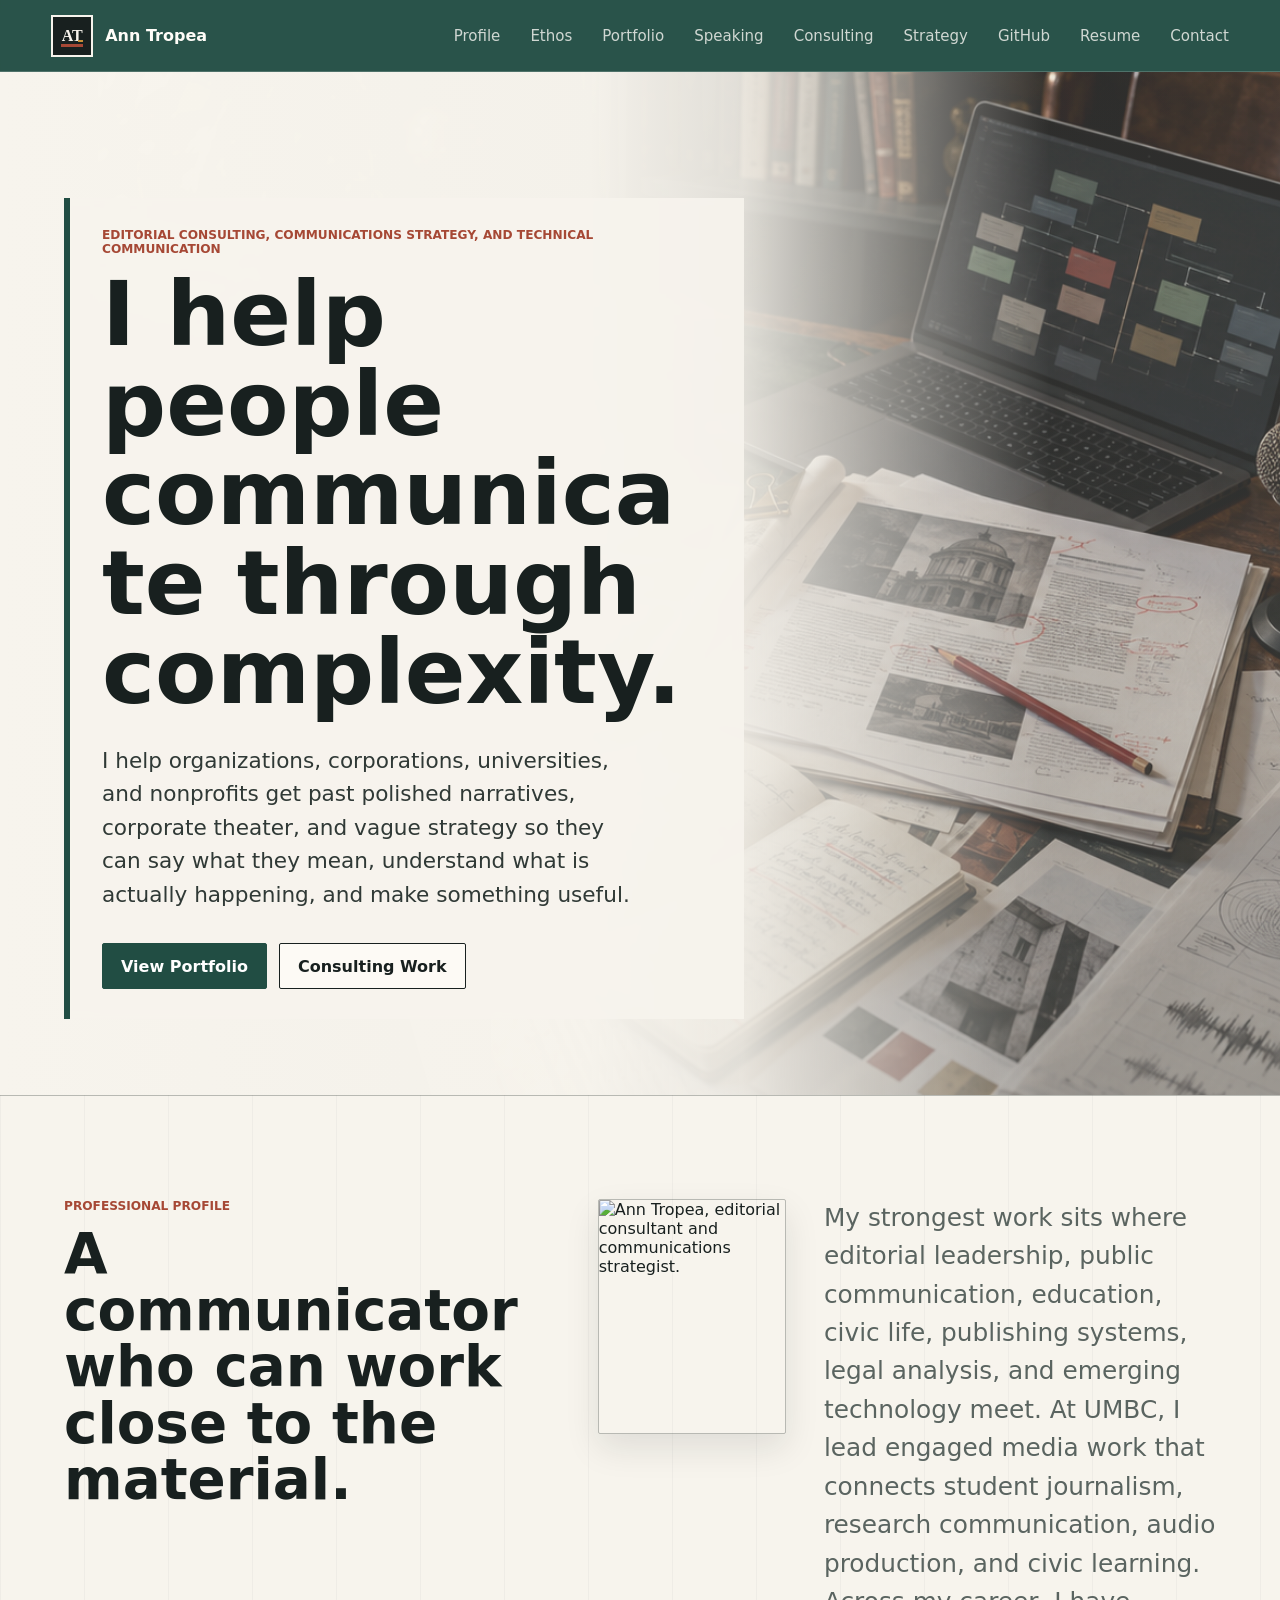
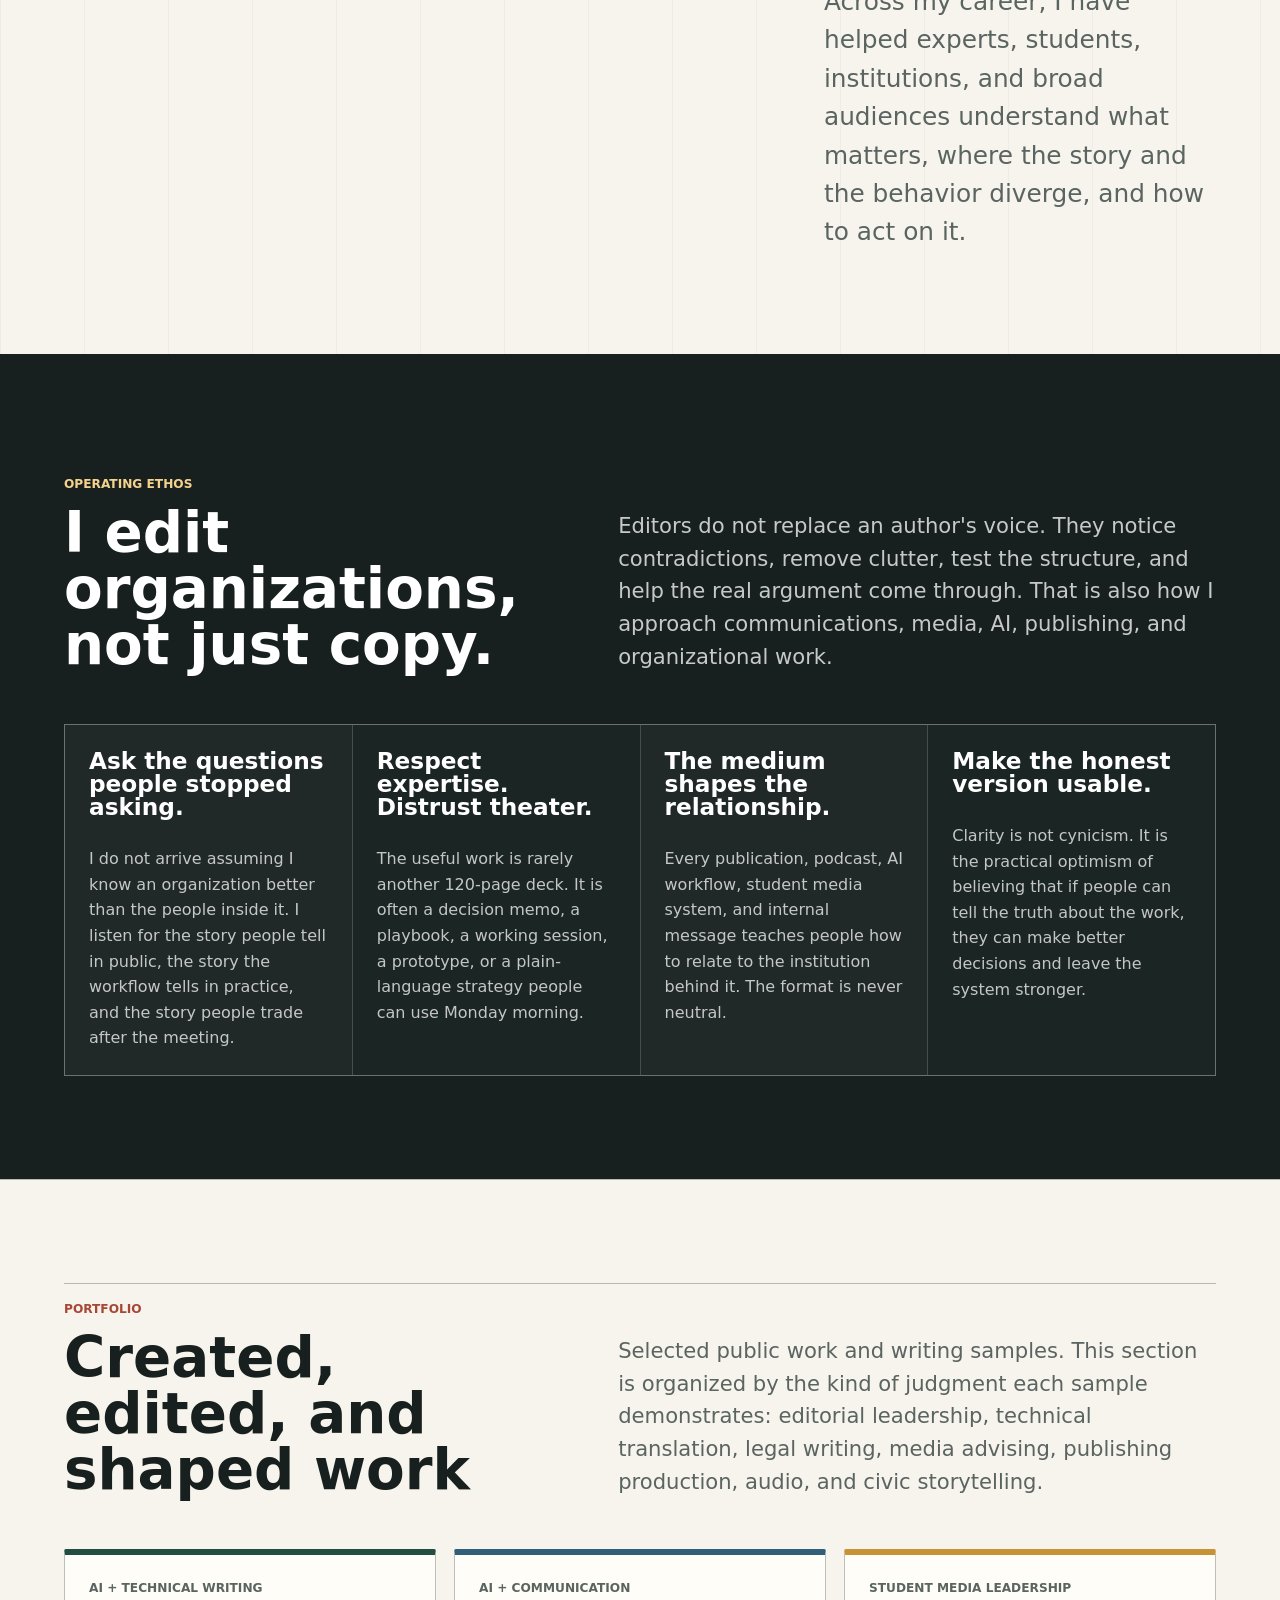
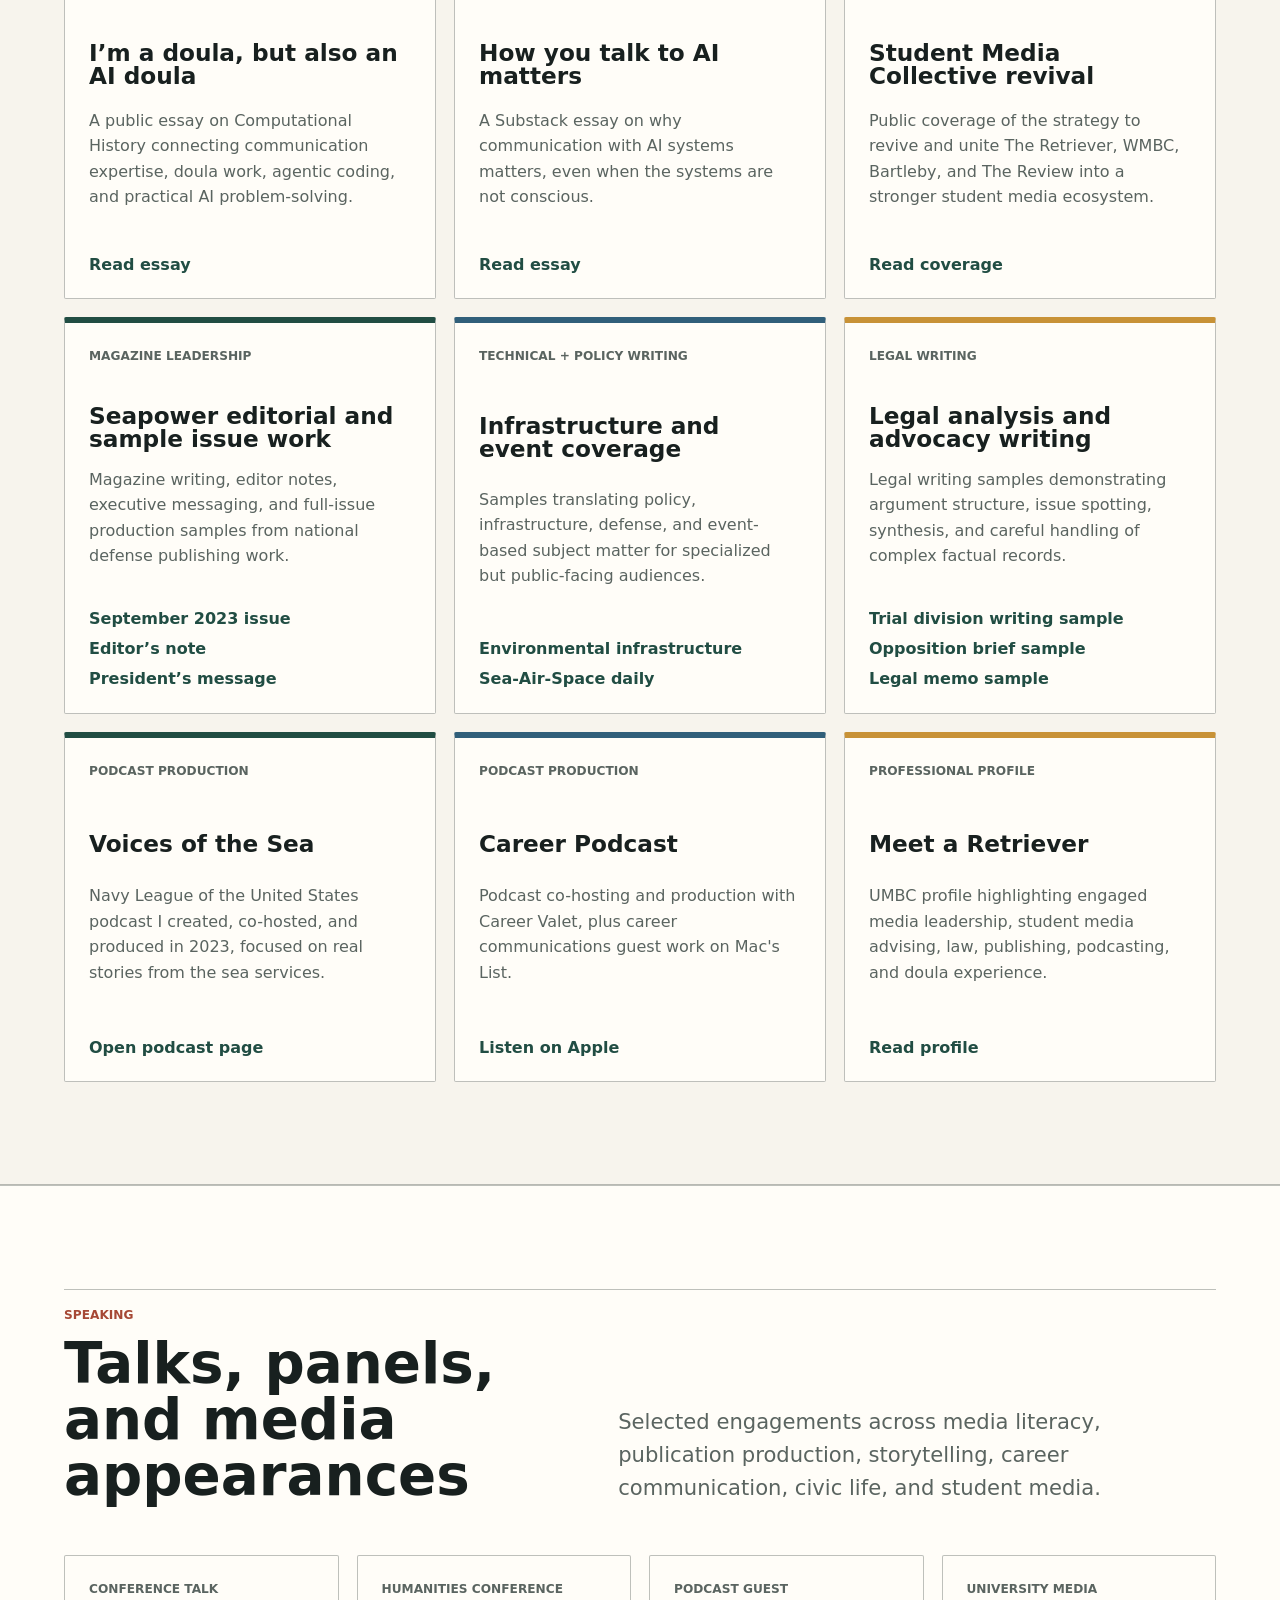
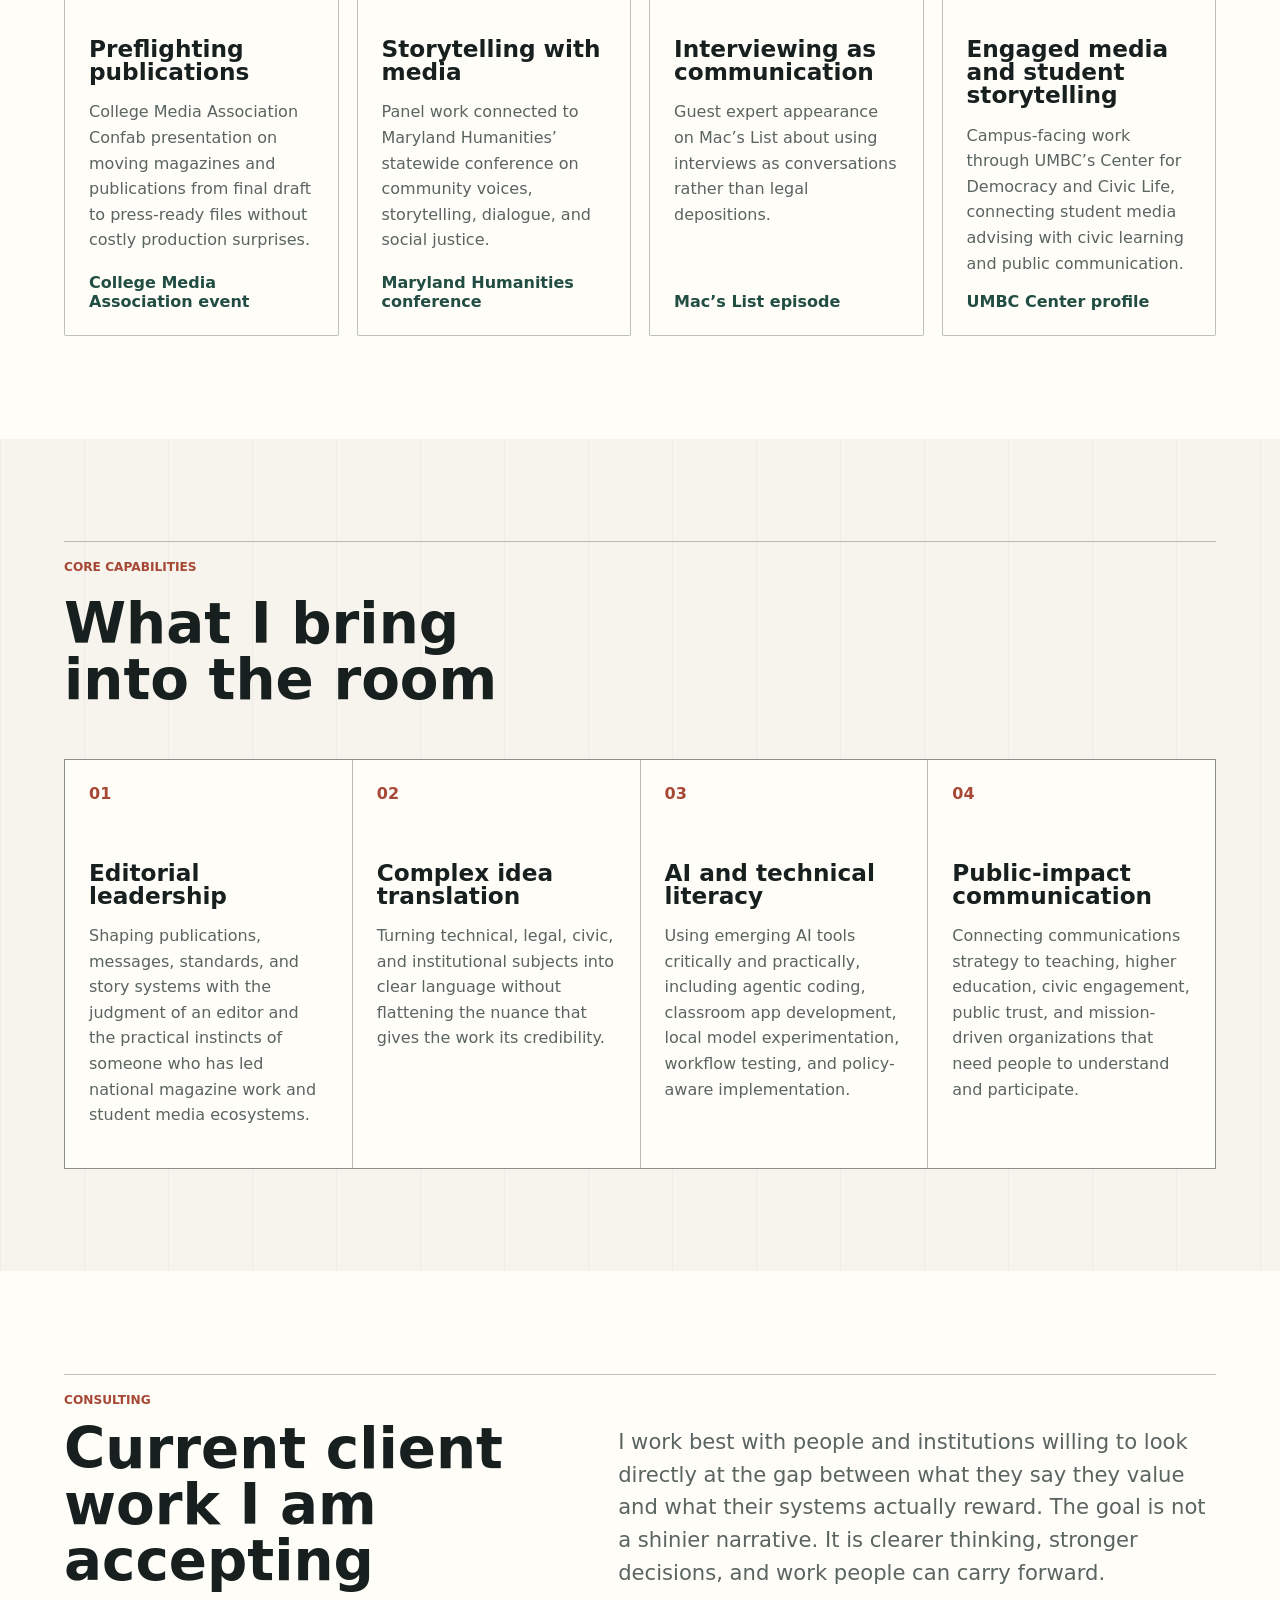
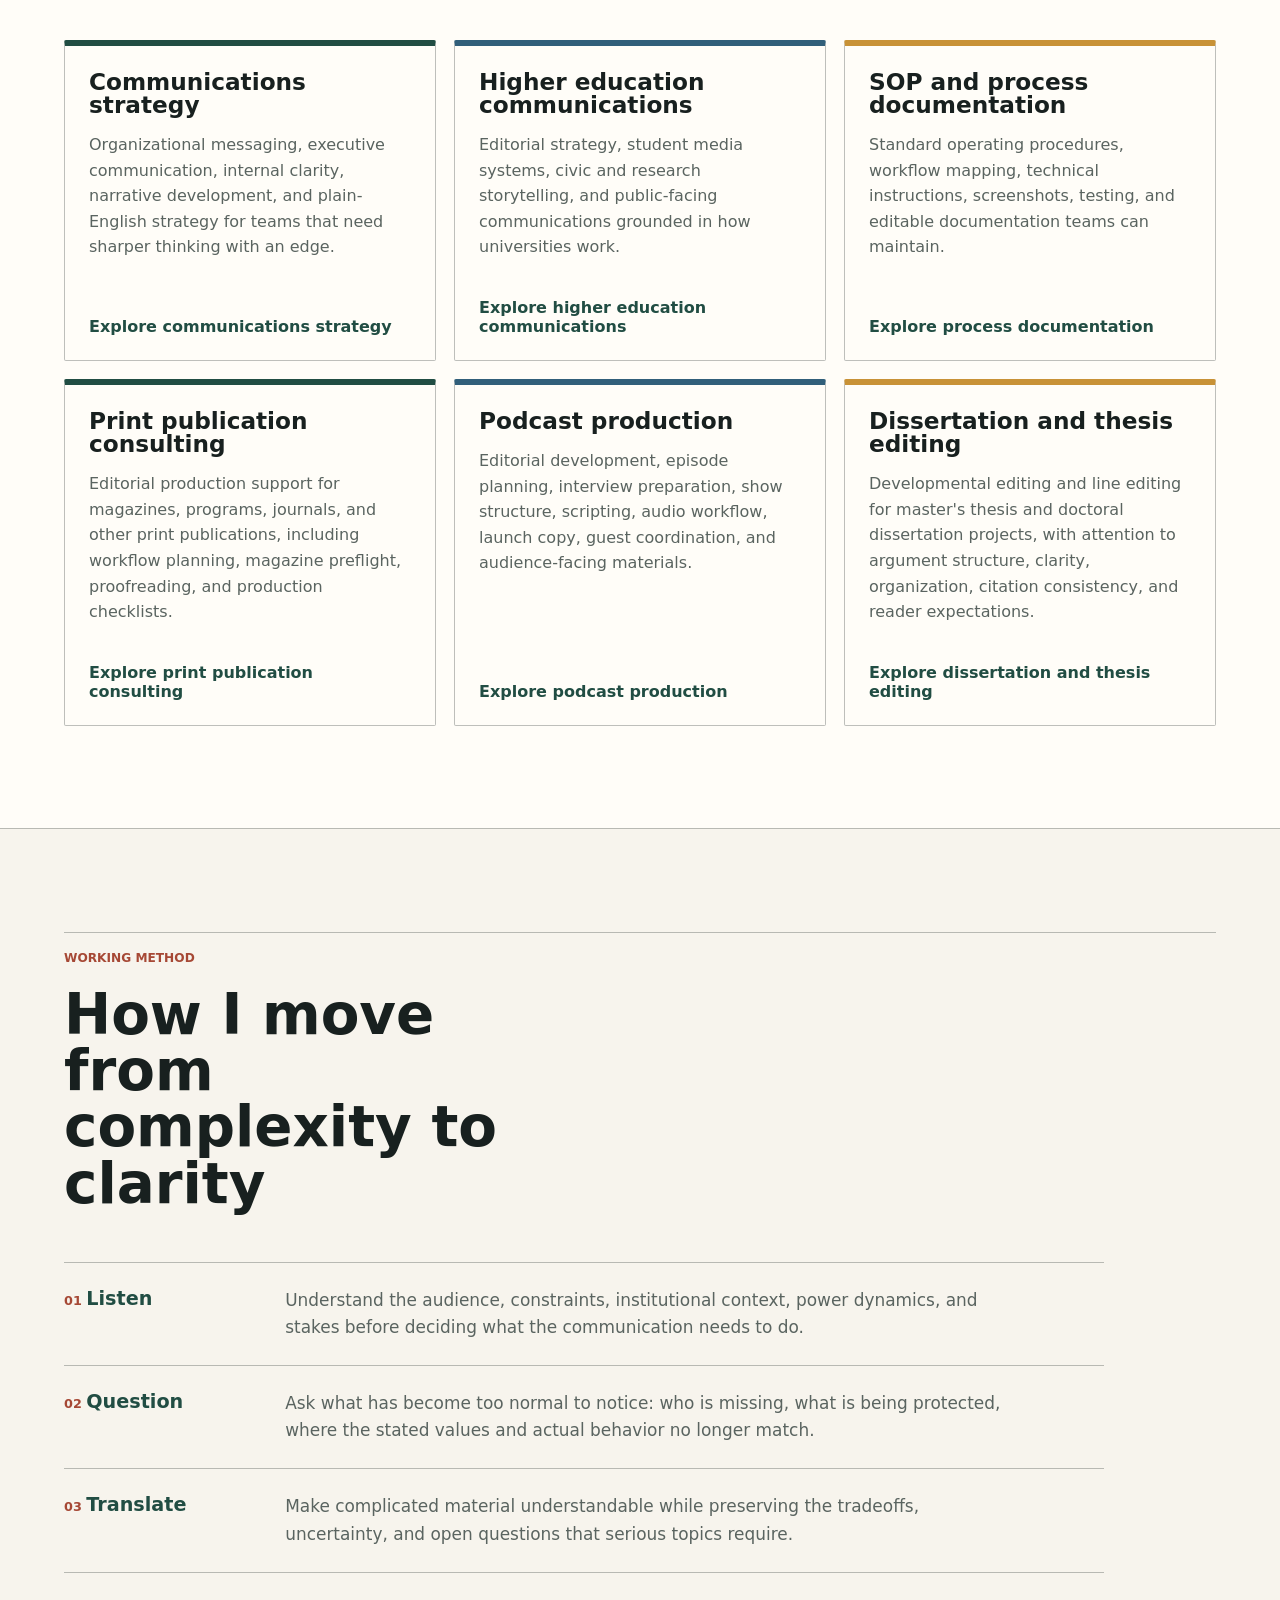
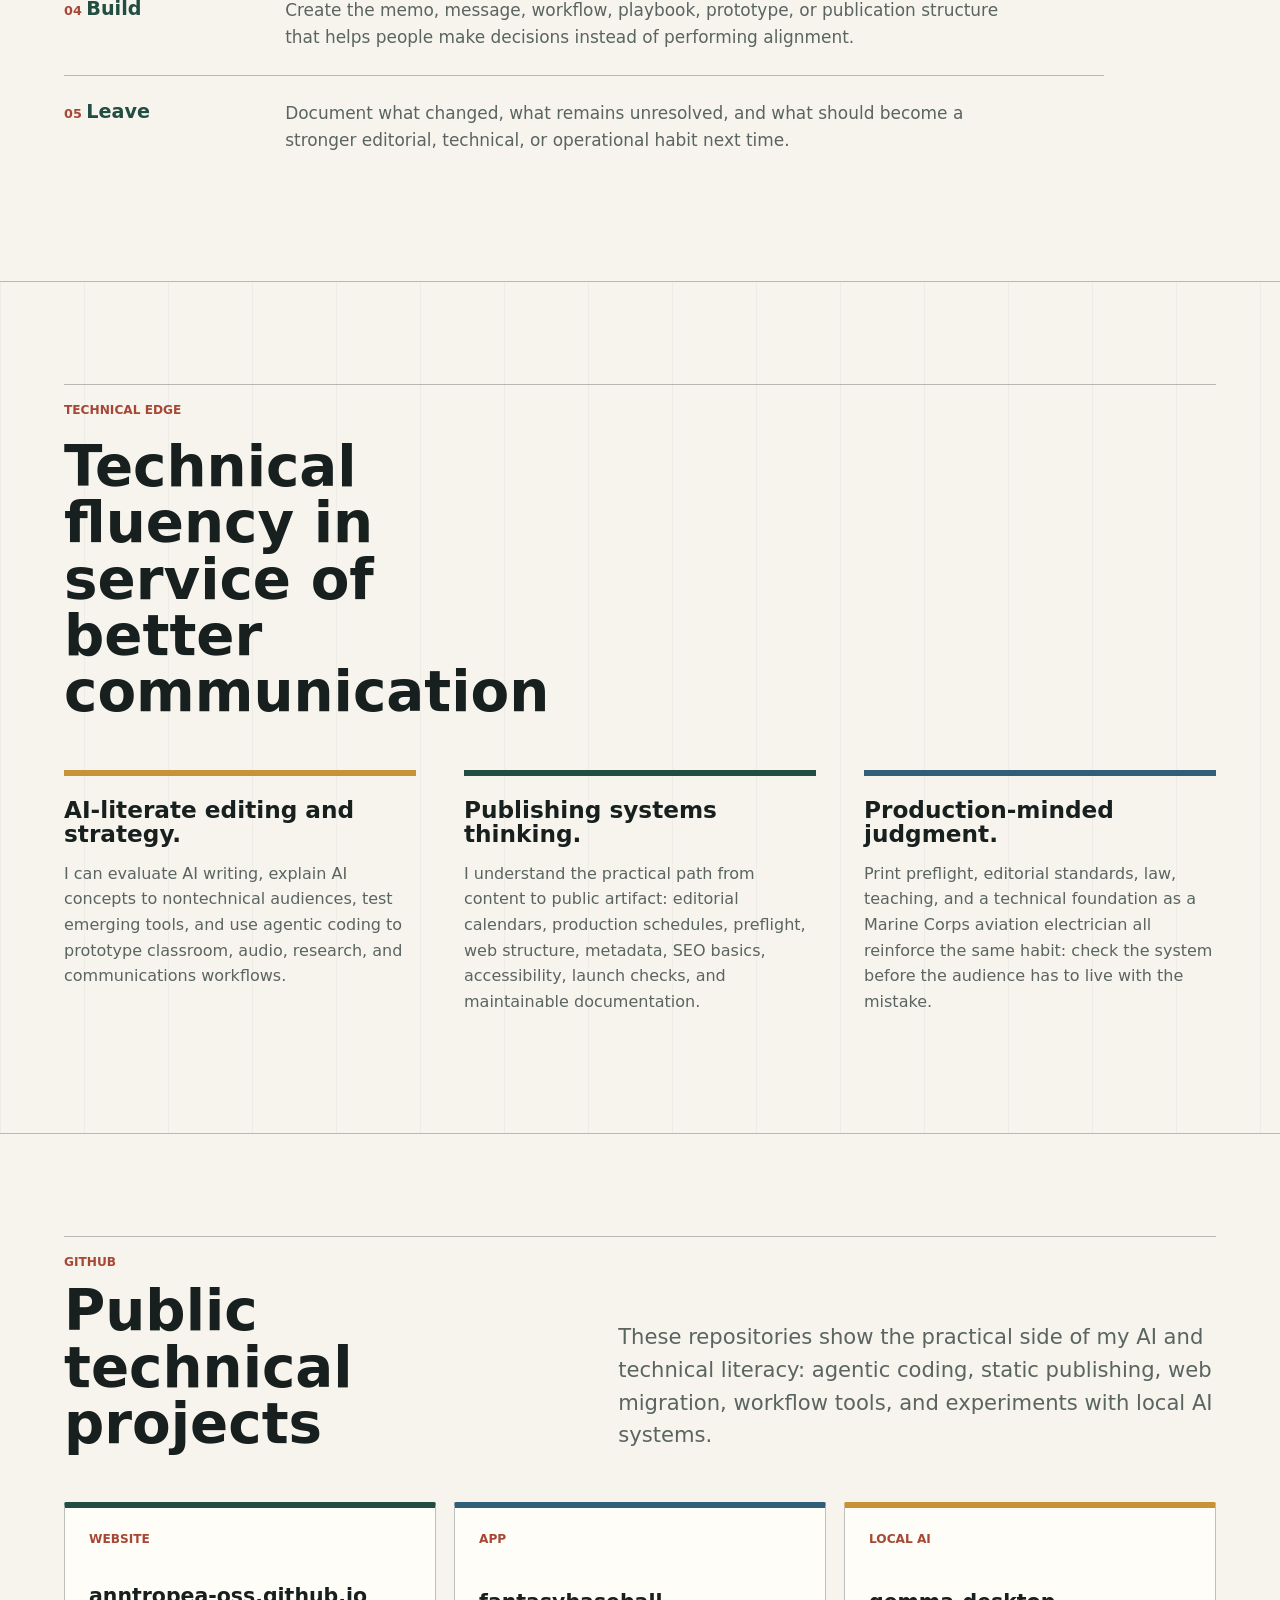
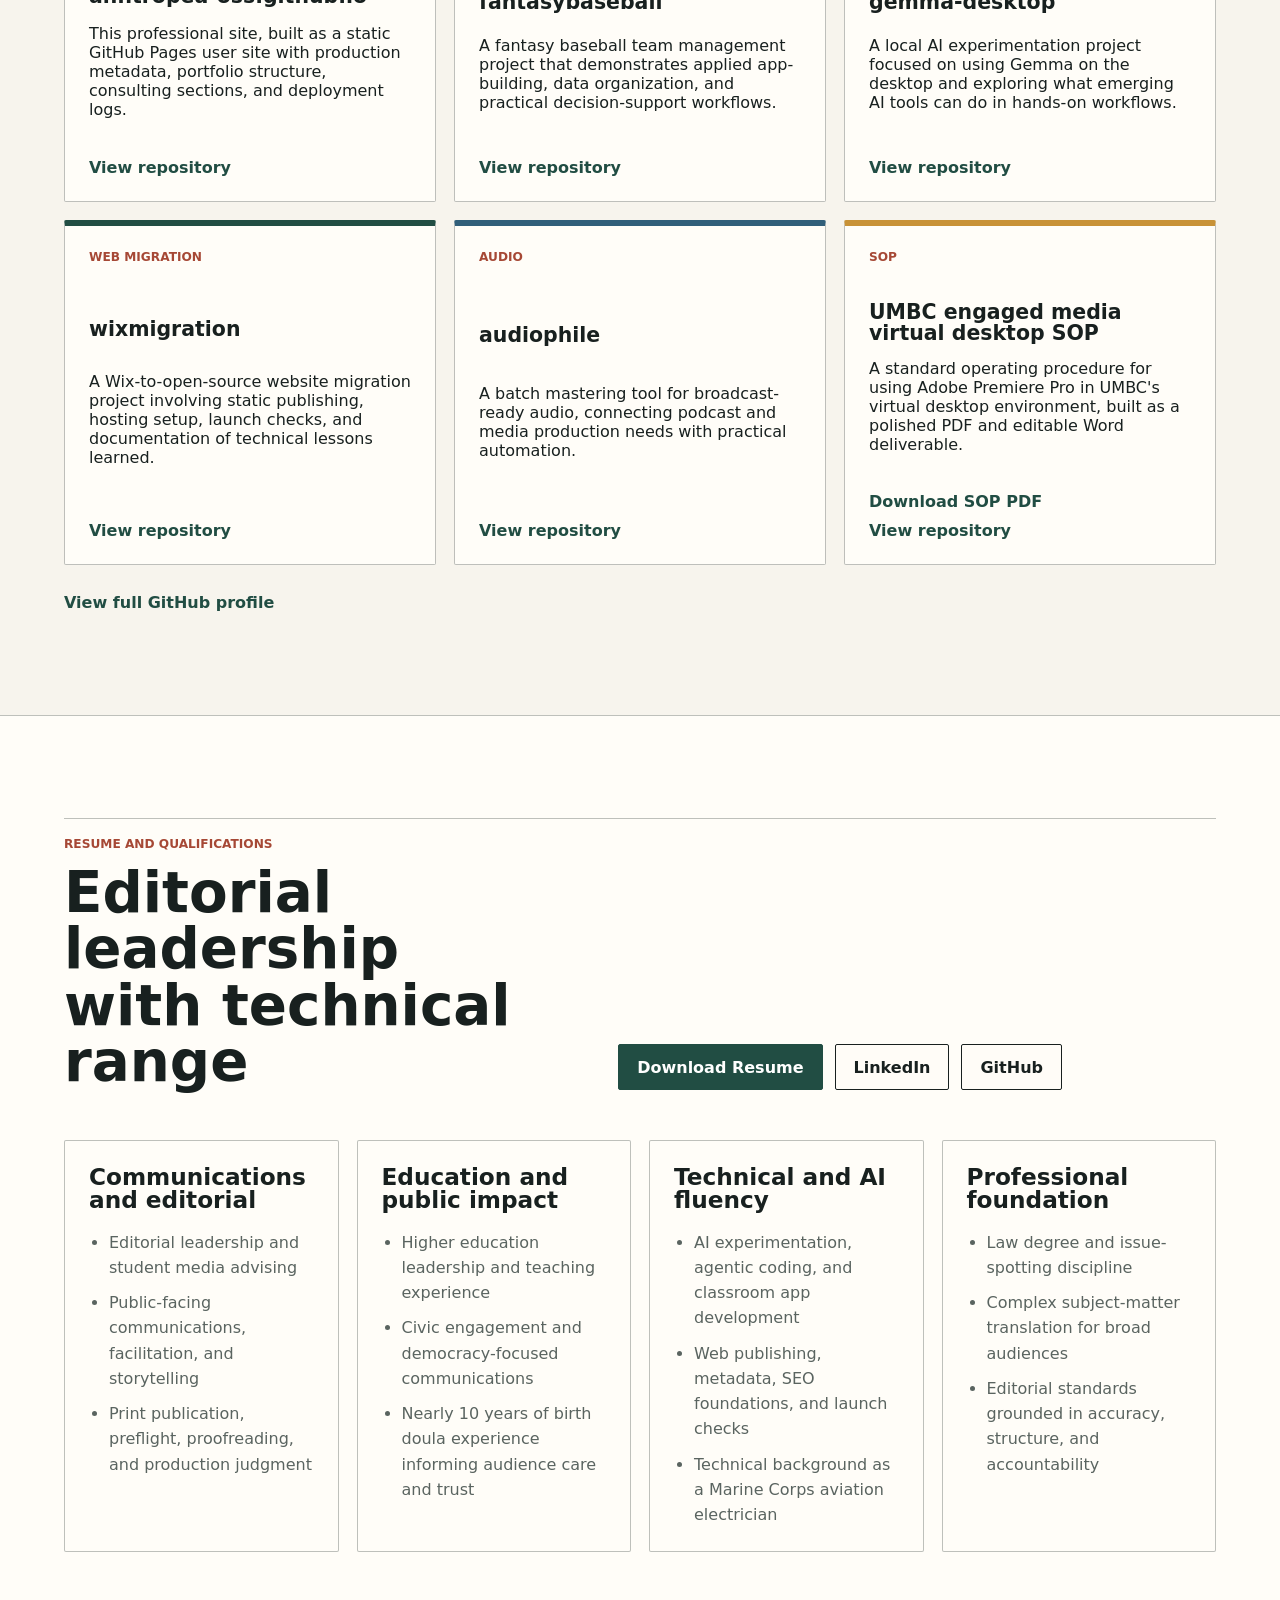
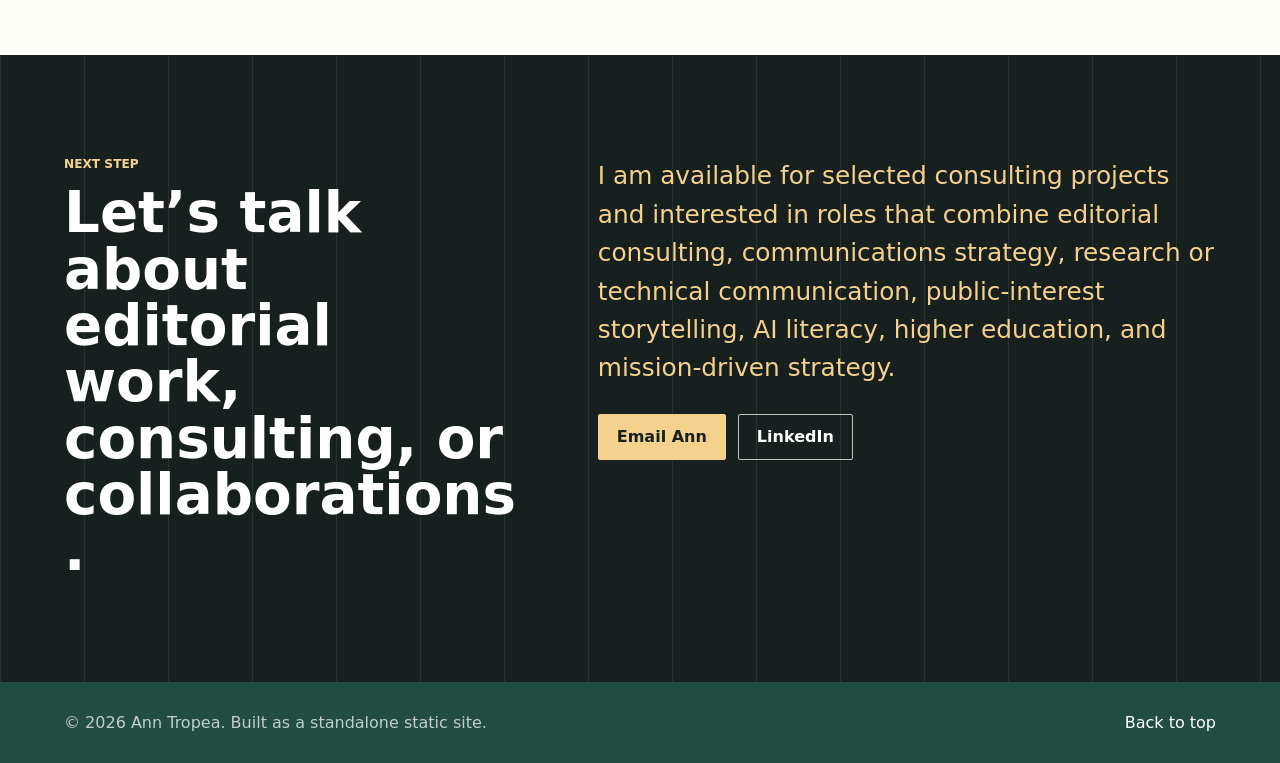
==== commit 51c6a39a: "Align header mark with publication brand" ====
--- a/index.html
+++ b/index.html
@@ -37,7 +37,7 @@
     <meta name="twitter:description" content="Communications strategy for organizations, corporations, universities, and nonprofits that need clarity, honest messaging, and editorial judgment.">
     <meta name="twitter:image" content="https://anntropea-oss.github.io/assets/social-preview.png">
     <link rel="icon" href="favicon.svg" type="image/svg+xml">
-    <link rel="stylesheet" href="styles.css?v=20260913-3">
+    <link rel="stylesheet" href="styles.css?v=20260913-4">
     <script type="application/ld+json">
       {
         "@context": "https://schema.org",
--- a/styles.css
+++ b/styles.css
@@ -62,20 +62,46 @@
 }
 
 .brand {
-  gap: 10px;
+  gap: 12px;
   font-weight: 800;
   text-decoration: none;
 }
 
 .brand-mark {
+  position: relative;
   display: grid;
   place-items: center;
-  width: 38px;
-  height: 38px;
-  color: var(--ink);
-  background: var(--panel);
-  border-radius: 2px;
-  font-size: 0.88rem;
+  width: 42px;
+  height: 42px;
+  overflow: hidden;
+  color: var(--paper);
+  background: var(--ink);
+  border: 2px solid var(--paper);
+  border-radius: 0;
+  font-family: Georgia, "Times New Roman", serif;
+  font-size: 1rem;
+  font-weight: 800;
+  line-height: 1;
+  letter-spacing: 0;
+}
+
+.brand-mark::before,
+.brand-mark::after {
+  position: absolute;
+  content: "";
+  left: 8px;
+  right: 8px;
+  bottom: 8px;
+  height: 3px;
+  background: var(--brick);
+}
+
+.brand-mark::after {
+  left: 25px;
+  right: 8px;
+  bottom: 13px;
+  height: 2px;
+  background: var(--gold);
 }
 
 .nav-links {
